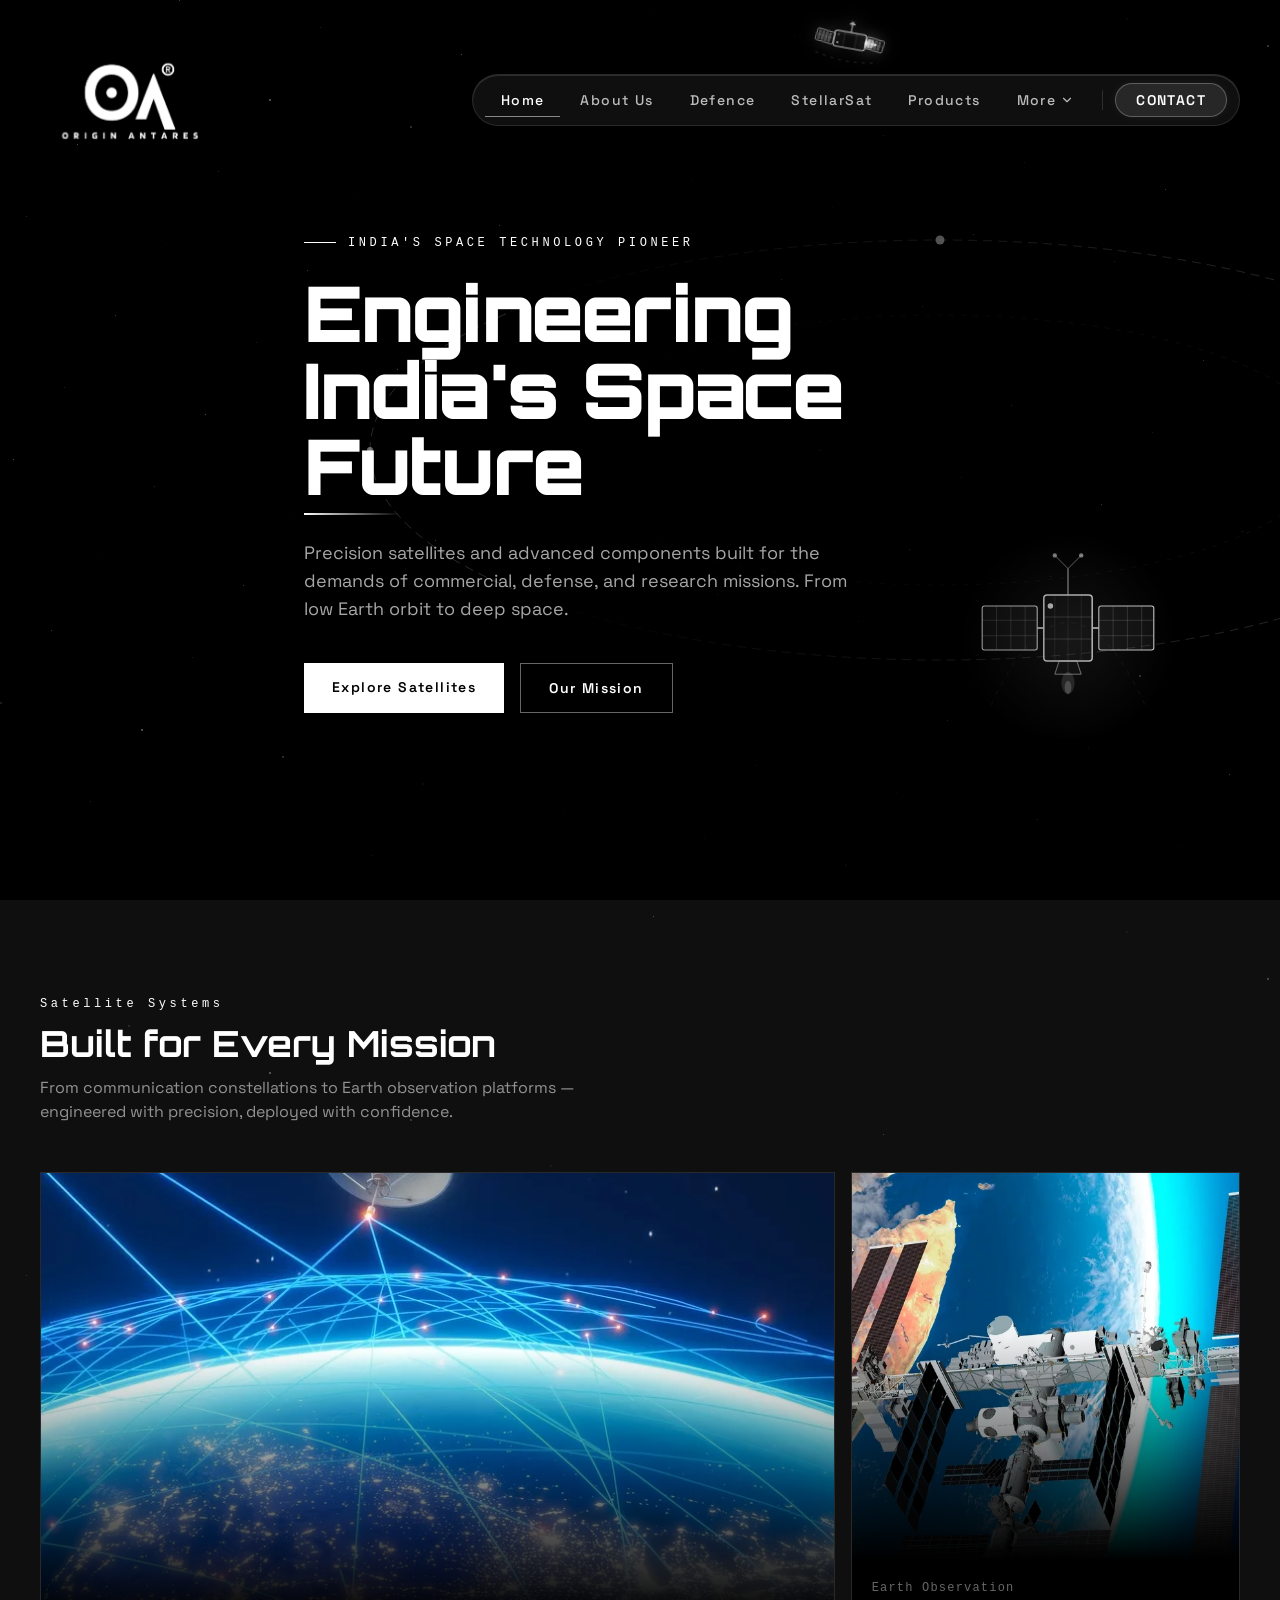
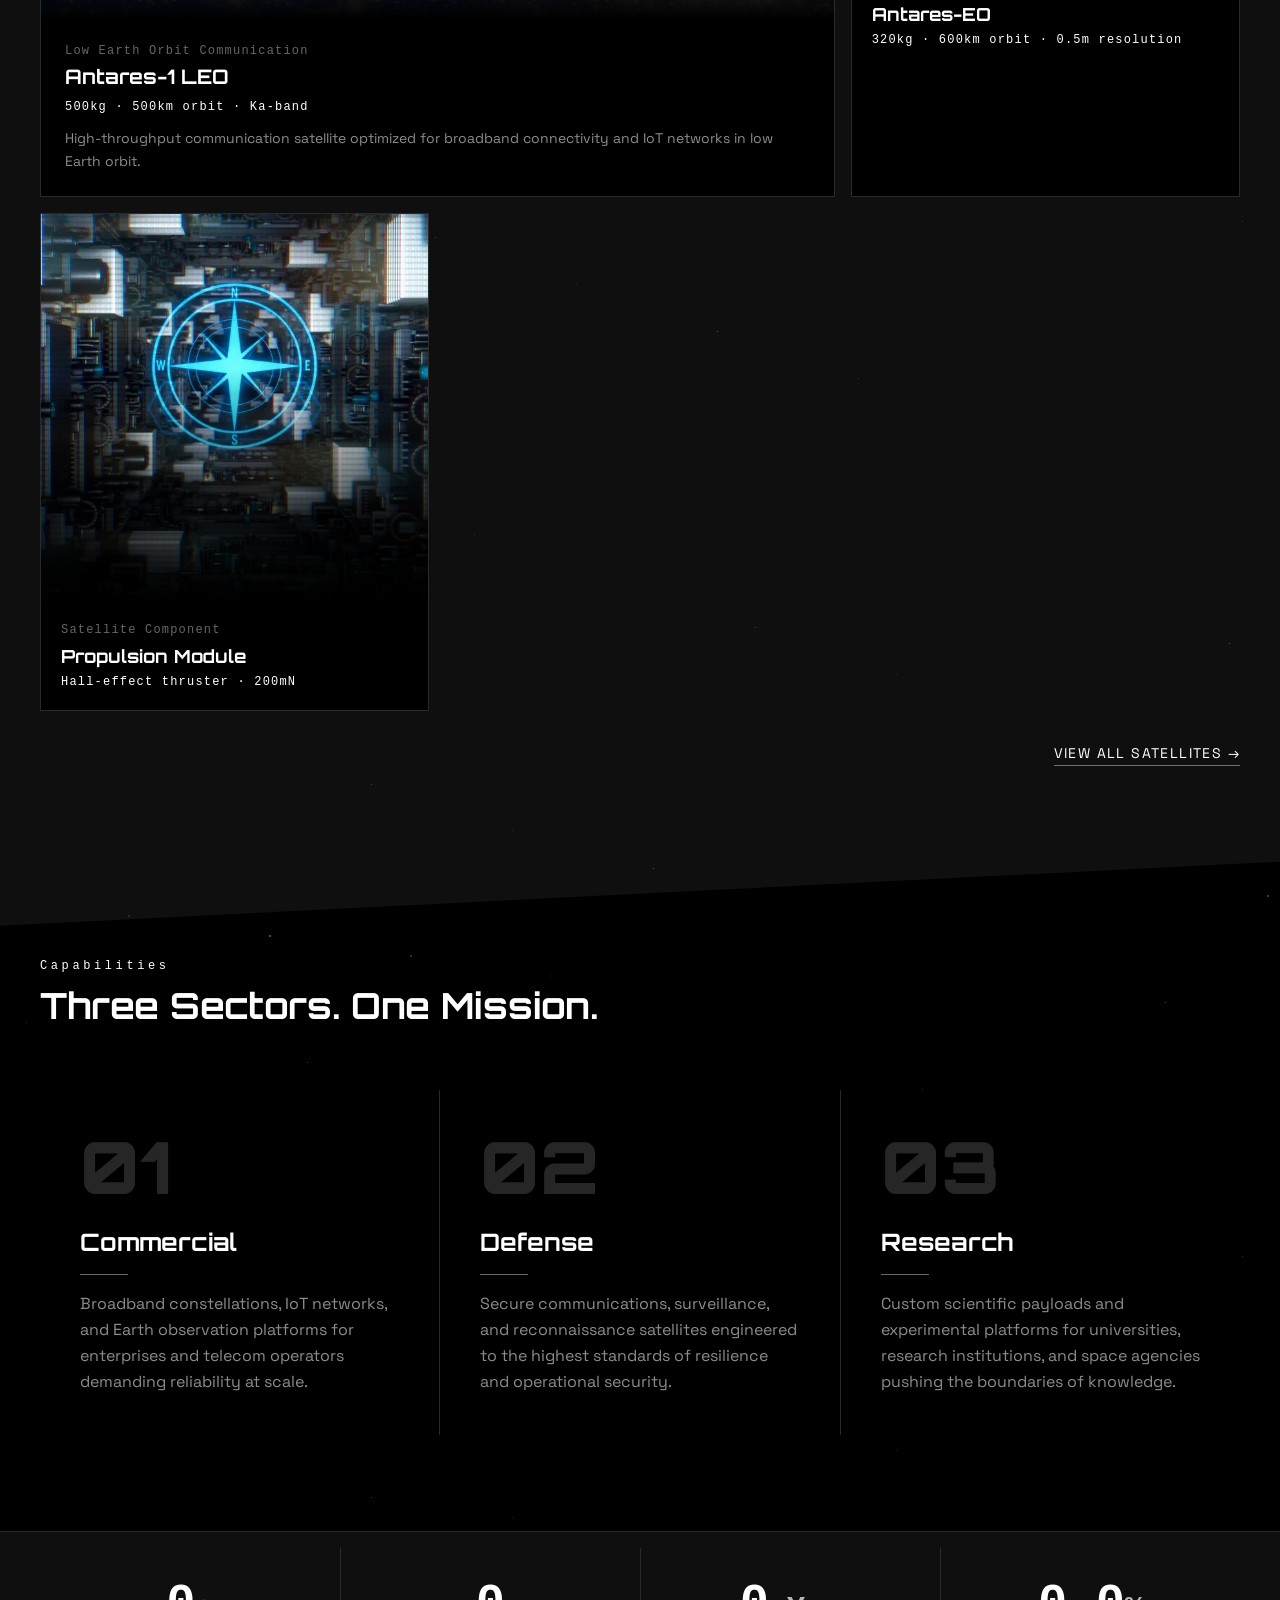
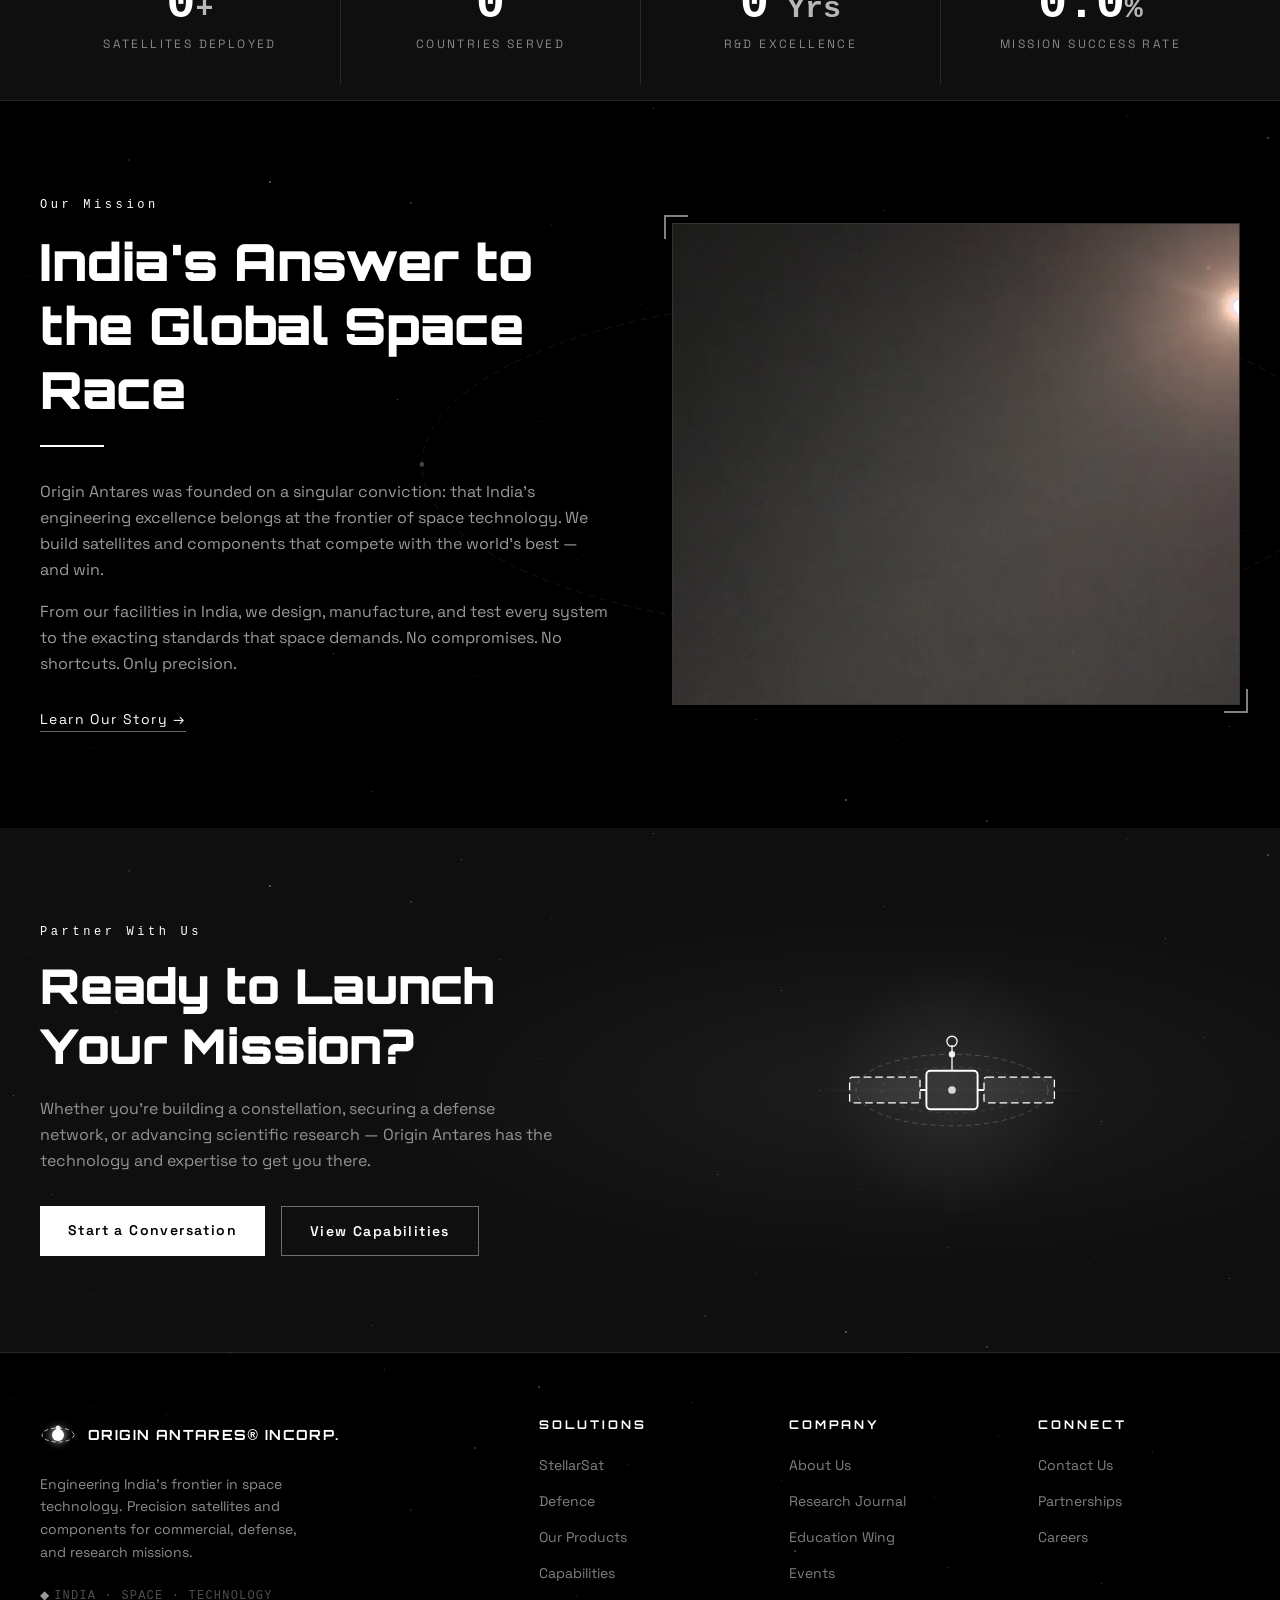
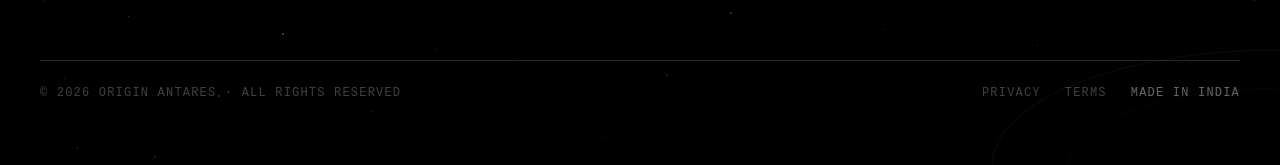
==== index.html @ 3e468de2 "Add files via upload" ====
<!DOCTYPE html>
<html lang="en">
<head>
<meta charset="UTF-8">
<meta name="viewport" content="width=device-width, initial-scale=1.0">
<title>Origin Antares — Engineering India's Space Future</title>
<link rel="preconnect" href="https://fonts.googleapis.com">
<link rel="preconnect" href="https://fonts.gstatic.com" crossorigin>
<link href="https://fonts.googleapis.com/css2?family=Orbitron:wght@400;500;600;700;800;900&family=Space+Grotesk:wght@300;400;500;600;700&display=swap" rel="stylesheet">
<link rel="stylesheet" href="css/styles.css">
</head>
<body>
<div id="app" class="fs-unmask-airo-app-builder"><div class="min-h-screen bg-background flex flex-col"><svg width="0" height="0" aria-hidden="true" style="position: absolute;"><defs><filter id="lg-filter" x="-10%" y="-10%" width="120%" height="120%"><feTurbulence type="fractalNoise" baseFrequency="0.7" numOctaves="2" seed="5" result="noise"></feTurbulence><feDisplacementMap in="SourceGraphic" in2="noise" scale="2.5" xChannelSelector="R" yChannelSelector="G"></feDisplacementMap></filter></defs></svg><header class="fixed top-0 left-0 right-0 z-50" style="transition: background 0.45s, backdrop-filter 0.45s, box-shadow 0.45s, border-color 0.45s; background: transparent; backdrop-filter: none; border-bottom: 1px solid transparent; box-shadow: none;"><div class="absolute top-0 left-0 right-0 h-px pointer-events-none" style="opacity: 0; transition: opacity 0.45s; background: linear-gradient(90deg, transparent 0%, hsl(var(--oa-glass-border)/0.35) 40%, hsl(var(--oa-glass-border)/0.2) 60%, transparent 100%);"></div><div class="absolute pointer-events-none" style="top: 8px; left: 50%; transform: translateX(-50%); transition: top 0.5s cubic-bezier(0.22, 1, 0.36, 1), left 0.5s cubic-bezier(0.22, 1, 0.36, 1), transform 0.5s cubic-bezier(0.22, 1, 0.36, 1); z-index: 10;"><div class="pointer-events-none select-none" style="filter: drop-shadow(rgba(255, 255, 255, 0.6) 0px 0px 8px); will-change: transform; opacity: 0.4; transform: none;"><svg width="72" height="54" viewBox="0 0 72 54" fill="none" xmlns="http://www.w3.org/2000/svg" aria-hidden="true"><defs><radialGradient id="ns-plume" cx="0%" cy="50%" r="100%"><stop offset="0%" stop-color="rgba(255,255,255,0.95)"></stop><stop offset="55%" stop-color="rgba(255,255,255,0.45)"></stop><stop offset="100%" stop-color="rgba(255,255,255,0)"></stop></radialGradient><radialGradient id="ns-body" cx="50%" cy="0%" r="100%"><stop offset="0%" stop-color="rgba(255,255,255,0.13)"></stop><stop offset="100%" stop-color="rgba(255,255,255,0)"></stop></radialGradient><filter id="ns-glow" x="-40%" y="-40%" width="180%" height="180%"><feGaussianBlur stdDeviation="1.6" result="blur"></feGaussianBlur><feMerge><feMergeNode in="blur"></feMergeNode><feMergeNode in="SourceGraphic"></feMergeNode></feMerge></filter></defs><path d="M 4 44 Q 36 52 68 44" stroke="rgba(255,255,255,0.14)" stroke-width="1" fill="none" stroke-dasharray="3 5" opacity="0"></path><g opacity="0"><ellipse cx="57" cy="27" ry="3.8" fill="url(#ns-plume)" rx="3" opacity="0"></ellipse><ellipse cx="60" cy="27" rx="2.76672541142907" ry="1.5" fill="rgba(255,255,255,0.7)" opacity="0.8187830439288518"></ellipse><circle cx="62" cy="27" r="1.019746748090256" fill="rgba(255,255,255,0.9)" opacity="0.819746748090256"></circle></g><g style="transform-origin: 50% 50%; transform: none; transform-box: fill-box;"><rect x="2" y="21" width="18" height="12" rx="1.2" fill="hsl(var(--oa-secondary))" stroke="rgba(255,255,255,0.5)" stroke-width="0.9"></rect><rect x="4" y="22.5" width="2" height="9" rx="0.4" fill="rgba(255,255,255,0.22)" stroke="rgba(255,255,255,0.38)" stroke-width="0.4"></rect><rect x="7.5" y="22.5" width="2" height="9" rx="0.4" fill="rgba(255,255,255,0.22)" stroke="rgba(255,255,255,0.38)" stroke-width="0.4"></rect><rect x="11" y="22.5" width="2" height="9" rx="0.4" fill="rgba(255,255,255,0.22)" stroke="rgba(255,255,255,0.38)" stroke-width="0.4"></rect><rect x="14.5" y="22.5" width="2" height="9" rx="0.4" fill="rgba(255,255,255,0.22)" stroke="rgba(255,255,255,0.38)" stroke-width="0.4"></rect><line x1="2" y1="27" x2="20" y2="27" stroke="rgba(255,255,255,0.22)" stroke-width="0.5"></line></g><g style="transform-origin: 50% 50%; transform: none; transform-box: fill-box;"><rect x="52" y="21" width="18" height="12" rx="1.2" fill="hsl(var(--oa-secondary))" stroke="rgba(255,255,255,0.5)" stroke-width="0.9"></rect><rect x="54" y="22.5" width="2" height="9" rx="0.4" fill="rgba(255,255,255,0.22)" stroke="rgba(255,255,255,0.38)" stroke-width="0.4"></rect><rect x="57.5" y="22.5" width="2" height="9" rx="0.4" fill="rgba(255,255,255,0.22)" stroke="rgba(255,255,255,0.38)" stroke-width="0.4"></rect><rect x="61" y="22.5" width="2" height="9" rx="0.4" fill="rgba(255,255,255,0.22)" stroke="rgba(255,255,255,0.38)" stroke-width="0.4"></rect><rect x="64.5" y="22.5" width="2" height="9" rx="0.4" fill="rgba(255,255,255,0.22)" stroke="rgba(255,255,255,0.38)" stroke-width="0.4"></rect><line x1="52" y1="27" x2="70" y2="27" stroke="rgba(255,255,255,0.22)" stroke-width="0.5"></line></g><rect x="20" y="19" width="32" height="16" rx="2.5" fill="hsl(var(--oa-secondary))" stroke="rgba(255,255,255,0.68)" stroke-width="1.1"></rect><line x1="30" y1="19" x2="30" y2="35" stroke="rgba(255,255,255,0.18)" stroke-width="0.6"></line><line x1="42" y1="19" x2="42" y2="35" stroke="rgba(255,255,255,0.18)" stroke-width="0.6"></line><rect x="20" y="19" width="32" height="4" rx="2.5" fill="url(#ns-body)"></rect><rect x="52" y="23" width="7" height="8" rx="1.2" fill="rgba(255,255,255,0.12)" stroke="rgba(255,255,255,0.55)" stroke-width="0.9"></rect><line x1="55.5" y1="23" x2="55.5" y2="31" stroke="rgba(255,255,255,0.2)" stroke-width="0.5"></line><line x1="36" y1="19" x2="36" y2="11" stroke="rgba(255,255,255,0.75)" stroke-width="0.9"></line><path d="M 33 11 Q 36 8.5 39 11" stroke="rgba(255,255,255,0.7)" stroke-width="0.9" fill="none"></path><circle cx="36" cy="10" r="1.797703074241872" fill="rgba(255,255,255,0.95)" filter="url(#ns-glow)" opacity="0.9980312064930331"></circle><circle cx="24" cy="23" r="1.3" fill="hsl(var(--oa-gold))" opacity="0.20479312319657766"></circle><circle cx="24" cy="31" r="1.1" fill="rgba(255,255,255,0.9)" opacity="0.07672437974979403"></circle></svg></div></div><div style="display: flex; justify-content: flex-start; padding-left: 2.5rem; padding-top: 0.75rem; padding-bottom: 0px; transition: padding 0.5s cubic-bezier(0.22, 1, 0.36, 1);"><a class="flex items-center" href="index.html"><img alt="Origin Antares" class="block h-auto w-auto object-contain" width="440" height="120" src="assets/images/images-logo-horizontal.png" style="max-height: 180px; max-width: 640px; min-width: 0px; transition: max-height 0.5s cubic-bezier(0.22, 1, 0.36, 1), max-width 0.5s cubic-bezier(0.22, 1, 0.36, 1); filter: none; height: 252px; width: auto;" data-airo-logo-corrected="square"></a></div><div class="flex items-center px-6 lg:px-10" style="justify-content: flex-end; padding-bottom: 0px; min-height: 56px; margin-top: -120px; transition: padding-bottom 0.4s, min-height 0.4s, margin-top 0.4s; position: relative;"><div class="relative flex items-center gap-1 px-3 py-2 rounded-full" style="background: hsl(var(--oa-glass-bg)/0.06); backdrop-filter: blur(20px) saturate(160%); border: 1px solid hsl(var(--oa-glass-border)/0.11); box-shadow: inset 0 1px 0 hsl(var(--oa-glass-border)/0.13), 0 4px 24px hsl(var(--oa-bg)/0.3);"><nav aria-label="Main navigation" class="hidden md:flex items-center gap-1"><a class="relative z-10 px-4 py-1.5 text-sm tracking-widest font-medium transition-colors duration-150" href="index.html" style="font-family: var(--font-sans); color: hsl(var(--oa-cyan)); border-bottom: 1px solid hsl(var(--oa-glass-border)/0.5);">Home</a><a class="relative z-10 px-4 py-1.5 text-sm tracking-widest font-medium transition-colors duration-150" href="about.html" style="font-family: var(--font-sans); color: hsl(var(--oa-glass-bg)/0.72); border-bottom: 1px solid transparent;">About Us</a><a class="relative z-10 px-4 py-1.5 text-sm tracking-widest font-medium transition-colors duration-150" href="defence.html" style="font-family: var(--font-sans); color: hsl(var(--oa-glass-bg)/0.72); border-bottom: 1px solid transparent;">Defence</a><a class="relative z-10 px-4 py-1.5 text-sm tracking-widest font-medium transition-colors duration-150" href="stellarsat.html" style="font-family: var(--font-sans); color: hsl(var(--oa-glass-bg)/0.72); border-bottom: 1px solid transparent;">StellarSat</a><a class="relative z-10 px-4 py-1.5 text-sm tracking-widest font-medium transition-colors duration-150" href="products.html" style="font-family: var(--font-sans); color: hsl(var(--oa-glass-bg)/0.72); border-bottom: 1px solid transparent;">Products</a><div class="relative z-10"><button class="flex items-center gap-1 px-4 py-1.5 text-sm tracking-widest font-medium transition-colors duration-150" aria-expanded="false" aria-haspopup="true" style="font-family: var(--font-sans); color: hsl(var(--oa-glass-bg)/0.72); background: none; border-width: medium medium 1px; border-style: none none solid; border-color: currentcolor currentcolor transparent; border-image: none; cursor: pointer;">More<span style="display: flex; transform: none;"><svg xmlns="http://www.w3.org/2000/svg" width="14" height="14" viewBox="0 0 24 24" fill="none" stroke="currentColor" stroke-width="2" stroke-linecap="round" stroke-linejoin="round" class="lucide lucide-chevron-down"><path d="m6 9 6 6 6-6"></path></svg></span></button></div></nav><div class="hidden md:block w-px h-5 mx-2 rounded-full shrink-0" style="background: hsl(var(--oa-glass-border)/0.13);"></div><a class="hidden md:inline-flex items-center px-5 py-1.5 text-sm font-semibold tracking-widest rounded-full shrink-0 transition-all duration-200" href="contact.html" style="font-family: var(--font-sans); color: hsl(var(--oa-cyan)); background: hsl(var(--oa-glass-bg)/0.1); border: 1px solid hsl(var(--oa-glass-border)/0.25); box-shadow: 0 0 10px hsl(var(--oa-glass-bg)/0.06);">CONTACT</a><button class="md:hidden text-white p-1.5 z-10" aria-label="Open menu"><svg xmlns="http://www.w3.org/2000/svg" width="20" height="20" viewBox="0 0 24 24" fill="none" stroke="currentColor" stroke-width="2" stroke-linecap="round" stroke-linejoin="round" class="lucide lucide-menu"><line x1="4" x2="20" y1="12" y2="12"></line><line x1="4" x2="20" y1="6" y2="6"></line><line x1="4" x2="20" y1="18" y2="18"></line></svg></button></div></div></header><main><section class="relative min-h-screen flex items-center overflow-hidden" style="background: hsl(var(--oa-bg));"><div class="absolute inset-0 pointer-events-none" aria-hidden="true"><div class="absolute rounded-full bg-white" style="width: 2px; height: 2px; left: 43%; top: 17%; opacity: 0.06;"></div><div class="absolute rounded-full bg-white" style="width: 1px; height: 1px; left: 70%; top: 88%; opacity: 0.14;"></div><div class="absolute rounded-full bg-white" style="width: 1px; height: 1px; left: 97%; top: 59%; opacity: 0.22;"></div><div class="absolute rounded-full bg-white" style="width: 1px; height: 1px; left: 24%; top: 30%; opacity: 0.3;"></div><div class="absolute rounded-full bg-white" style="width: 1px; height: 1px; left: 51%; top: 1%; opacity: 0.38;"></div><div class="absolute rounded-full bg-white" style="width: 1px; height: 1px; left: 78%; top: 72%; opacity: 0.06;"></div><div class="absolute rounded-full bg-white" style="width: 1px; height: 1px; left: 5%; top: 43%; opacity: 0.14;"></div><div class="absolute rounded-full bg-white" style="width: 2px; height: 2px; left: 32%; top: 14%; opacity: 0.22;"></div><div class="absolute rounded-full bg-white" style="width: 1px; height: 1px; left: 59%; top: 85%; opacity: 0.3;"></div><div class="absolute rounded-full bg-white" style="width: 1px; height: 1px; left: 86%; top: 56%; opacity: 0.38;"></div><div class="absolute rounded-full bg-white" style="width: 1px; height: 1px; left: 13%; top: 27%; opacity: 0.06;"></div><div class="absolute rounded-full bg-white" style="width: 1px; height: 1px; left: 40%; top: 98%; opacity: 0.14;"></div><div class="absolute rounded-full bg-white" style="width: 1px; height: 1px; left: 67%; top: 69%; opacity: 0.22;"></div><div class="absolute rounded-full bg-white" style="width: 1px; height: 1px; left: 94%; top: 40%; opacity: 0.3;"></div><div class="absolute rounded-full bg-white" style="width: 2px; height: 2px; left: 21%; top: 11%; opacity: 0.38;"></div><div class="absolute rounded-full bg-white" style="width: 1px; height: 1px; left: 48%; top: 82%; opacity: 0.06;"></div><div class="absolute rounded-full bg-white" style="width: 1px; height: 1px; left: 75%; top: 53%; opacity: 0.14;"></div><div class="absolute rounded-full bg-white" style="width: 1px; height: 1px; left: 2%; top: 24%; opacity: 0.22;"></div><div class="absolute rounded-full bg-white" style="width: 1px; height: 1px; left: 29%; top: 95%; opacity: 0.3;"></div><div class="absolute rounded-full bg-white" style="width: 1px; height: 1px; left: 56%; top: 66%; opacity: 0.38;"></div><div class="absolute rounded-full bg-white" style="width: 1px; height: 1px; left: 83%; top: 37%; opacity: 0.06;"></div><div class="absolute rounded-full bg-white" style="width: 2px; height: 2px; left: 10%; top: 8%; opacity: 0.14;"></div><div class="absolute rounded-full bg-white" style="width: 1px; height: 1px; left: 37%; top: 79%; opacity: 0.22;"></div><div class="absolute rounded-full bg-white" style="width: 1px; height: 1px; left: 64%; top: 50%; opacity: 0.3;"></div><div class="absolute rounded-full bg-white" style="width: 1px; height: 1px; left: 91%; top: 21%; opacity: 0.38;"></div><div class="absolute rounded-full bg-white" style="width: 1px; height: 1px; left: 18%; top: 92%; opacity: 0.06;"></div><div class="absolute rounded-full bg-white" style="width: 1px; height: 1px; left: 45%; top: 63%; opacity: 0.14;"></div><div class="absolute rounded-full bg-white" style="width: 1px; height: 1px; left: 72%; top: 34%; opacity: 0.22;"></div><div class="absolute rounded-full bg-white" style="width: 2px; height: 2px; left: 99%; top: 5%; opacity: 0.3;"></div><div class="absolute rounded-full bg-white" style="width: 1px; height: 1px; left: 26%; top: 76%; opacity: 0.38;"></div><div class="absolute rounded-full bg-white" style="width: 1px; height: 1px; left: 53%; top: 47%; opacity: 0.06;"></div><div class="absolute rounded-full bg-white" style="width: 1px; height: 1px; left: 80%; top: 18%; opacity: 0.14;"></div><div class="absolute rounded-full bg-white" style="width: 1px; height: 1px; left: 7%; top: 89%; opacity: 0.22;"></div><div class="absolute rounded-full bg-white" style="width: 1px; height: 1px; left: 34%; top: 60%; opacity: 0.3;"></div><div class="absolute rounded-full bg-white" style="width: 1px; height: 1px; left: 61%; top: 31%; opacity: 0.38;"></div><div class="absolute rounded-full bg-white" style="width: 2px; height: 2px; left: 88%; top: 2%; opacity: 0.06;"></div><div class="absolute rounded-full bg-white" style="width: 1px; height: 1px; left: 15%; top: 73%; opacity: 0.14;"></div><div class="absolute rounded-full bg-white" style="width: 1px; height: 1px; left: 42%; top: 44%; opacity: 0.22;"></div><div class="absolute rounded-full bg-white" style="width: 1px; height: 1px; left: 69%; top: 15%; opacity: 0.3;"></div><div class="absolute rounded-full bg-white" style="width: 1px; height: 1px; left: 96%; top: 86%; opacity: 0.38;"></div><div class="absolute rounded-full bg-white" style="width: 1px; height: 1px; left: 23%; top: 57%; opacity: 0.06;"></div><div class="absolute rounded-full bg-white" style="width: 1px; height: 1px; left: 50%; top: 28%; opacity: 0.14;"></div><div class="absolute rounded-full bg-white" style="width: 2px; height: 2px; left: 77%; top: 99%; opacity: 0.22;"></div><div class="absolute rounded-full bg-white" style="width: 1px; height: 1px; left: 4%; top: 70%; opacity: 0.3;"></div><div class="absolute rounded-full bg-white" style="width: 1px; height: 1px; left: 31%; top: 41%; opacity: 0.38;"></div><div class="absolute rounded-full bg-white" style="width: 1px; height: 1px; left: 58%; top: 12%; opacity: 0.06;"></div><div class="absolute rounded-full bg-white" style="width: 1px; height: 1px; left: 85%; top: 83%; opacity: 0.14;"></div><div class="absolute rounded-full bg-white" style="width: 1px; height: 1px; left: 12%; top: 54%; opacity: 0.22;"></div><div class="absolute rounded-full bg-white" style="width: 1px; height: 1px; left: 39%; top: 25%; opacity: 0.3;"></div><div class="absolute rounded-full bg-white" style="width: 2px; height: 2px; left: 66%; top: 96%; opacity: 0.38;"></div><div class="absolute rounded-full bg-white" style="width: 1px; height: 1px; left: 93%; top: 67%; opacity: 0.06;"></div><div class="absolute rounded-full bg-white" style="width: 1px; height: 1px; left: 20%; top: 38%; opacity: 0.14;"></div><div class="absolute rounded-full bg-white" style="width: 1px; height: 1px; left: 47%; top: 9%; opacity: 0.22;"></div><div class="absolute rounded-full bg-white" style="width: 1px; height: 1px; left: 74%; top: 80%; opacity: 0.3;"></div><div class="absolute rounded-full bg-white" style="width: 1px; height: 1px; left: 1%; top: 51%; opacity: 0.38;"></div><div class="absolute rounded-full bg-white" style="width: 1px; height: 1px; left: 28%; top: 22%; opacity: 0.06;"></div><div class="absolute rounded-full bg-white" style="width: 2px; height: 2px; left: 55%; top: 93%; opacity: 0.14;"></div><div class="absolute rounded-full bg-white" style="width: 1px; height: 1px; left: 82%; top: 64%; opacity: 0.22;"></div><div class="absolute rounded-full bg-white" style="width: 1px; height: 1px; left: 9%; top: 35%; opacity: 0.3;"></div><div class="absolute rounded-full bg-white" style="width: 1px; height: 1px; left: 36%; top: 6%; opacity: 0.38;"></div><div class="absolute rounded-full bg-white" style="width: 1px; height: 1px; left: 63%; top: 77%; opacity: 0.06;"></div><div class="absolute rounded-full bg-white" style="width: 1px; height: 1px; left: 90%; top: 48%; opacity: 0.14;"></div><div class="absolute rounded-full bg-white" style="width: 1px; height: 1px; left: 17%; top: 19%; opacity: 0.22;"></div><div class="absolute rounded-full bg-white" style="width: 2px; height: 2px; left: 44%; top: 90%; opacity: 0.3;"></div><div class="absolute rounded-full bg-white" style="width: 1px; height: 1px; left: 71%; top: 61%; opacity: 0.38;"></div><div class="absolute rounded-full bg-white" style="width: 1px; height: 1px; left: 98%; top: 32%; opacity: 0.06;"></div><div class="absolute rounded-full bg-white" style="width: 1px; height: 1px; left: 25%; top: 3%; opacity: 0.14;"></div><div class="absolute rounded-full bg-white" style="width: 1px; height: 1px; left: 52%; top: 74%; opacity: 0.22;"></div><div class="absolute rounded-full bg-white" style="width: 1px; height: 1px; left: 79%; top: 45%; opacity: 0.3;"></div><div class="absolute rounded-full bg-white" style="width: 1px; height: 1px; left: 6%; top: 16%; opacity: 0.38;"></div><div class="absolute rounded-full bg-white" style="width: 2px; height: 2px; left: 33%; top: 87%; opacity: 0.06;"></div><div class="absolute rounded-full bg-white" style="width: 1px; height: 1px; left: 60%; top: 58%; opacity: 0.14;"></div><div class="absolute rounded-full bg-white" style="width: 1px; height: 1px; left: 87%; top: 29%; opacity: 0.22;"></div><div class="absolute rounded-full bg-white" style="width: 1px; height: 1px; left: 14%; top: 0%; opacity: 0.3;"></div><div class="absolute rounded-full bg-white" style="width: 1px; height: 1px; left: 41%; top: 71%; opacity: 0.38;"></div><div class="absolute rounded-full bg-white" style="width: 1px; height: 1px; left: 68%; top: 42%; opacity: 0.06;"></div><div class="absolute rounded-full bg-white" style="width: 1px; height: 1px; left: 95%; top: 13%; opacity: 0.14;"></div><div class="absolute rounded-full bg-white" style="width: 2px; height: 2px; left: 22%; top: 84%; opacity: 0.22;"></div><div class="absolute rounded-full bg-white" style="width: 1px; height: 1px; left: 49%; top: 55%; opacity: 0.3;"></div><div class="absolute rounded-full bg-white" style="width: 1px; height: 1px; left: 76%; top: 26%; opacity: 0.38;"></div><div class="absolute rounded-full bg-white" style="width: 1px; height: 1px; left: 3%; top: 97%; opacity: 0.06;"></div><div class="absolute rounded-full bg-white" style="width: 1px; height: 1px; left: 30%; top: 68%; opacity: 0.14;"></div><div class="absolute rounded-full bg-white" style="width: 1px; height: 1px; left: 57%; top: 39%; opacity: 0.22;"></div><div class="absolute rounded-full bg-white" style="width: 1px; height: 1px; left: 84%; top: 10%; opacity: 0.3;"></div><div class="absolute rounded-full bg-white" style="width: 2px; height: 2px; left: 11%; top: 81%; opacity: 0.38;"></div><div class="absolute rounded-full bg-white" style="width: 1px; height: 1px; left: 38%; top: 52%; opacity: 0.06;"></div><div class="absolute rounded-full bg-white" style="width: 1px; height: 1px; left: 65%; top: 23%; opacity: 0.14;"></div><div class="absolute rounded-full bg-white" style="width: 1px; height: 1px; left: 92%; top: 94%; opacity: 0.22;"></div><div class="absolute rounded-full bg-white" style="width: 1px; height: 1px; left: 19%; top: 65%; opacity: 0.3;"></div><div class="absolute rounded-full bg-white" style="width: 1px; height: 1px; left: 46%; top: 36%; opacity: 0.38;"></div><div class="absolute rounded-full bg-white" style="width: 1px; height: 1px; left: 73%; top: 7%; opacity: 0.06;"></div><div class="absolute rounded-full bg-white" style="width: 2px; height: 2px; left: 0%; top: 78%; opacity: 0.14;"></div><div class="absolute rounded-full bg-white" style="width: 1px; height: 1px; left: 27%; top: 49%; opacity: 0.22;"></div><div class="absolute rounded-full bg-white" style="width: 1px; height: 1px; left: 54%; top: 20%; opacity: 0.3;"></div><div class="absolute rounded-full bg-white" style="width: 1px; height: 1px; left: 81%; top: 91%; opacity: 0.38;"></div><div class="absolute rounded-full bg-white" style="width: 1px; height: 1px; left: 8%; top: 62%; opacity: 0.06;"></div><div class="absolute rounded-full bg-white" style="width: 1px; height: 1px; left: 35%; top: 33%; opacity: 0.14;"></div><div class="absolute rounded-full bg-white" style="width: 1px; height: 1px; left: 62%; top: 4%; opacity: 0.22;"></div><div class="absolute rounded-full bg-white" style="width: 2px; height: 2px; left: 89%; top: 75%; opacity: 0.3;"></div><div class="absolute rounded-full bg-white" style="width: 1px; height: 1px; left: 16%; top: 46%; opacity: 0.38;"></div></div><svg class="absolute pointer-events-none inset-0 w-full h-full" viewBox="0 0 800 600" fill="none" aria-hidden="true"><ellipse cx="600" cy="300" rx="380" ry="140" stroke="hsl(var(--oa-cyan))" stroke-width="0.6" stroke-dasharray="6 4" opacity="0.18" style="animation: 18s linear 0s infinite normal none running oa-orbit-spin; transform-origin: 600px 300px;"></ellipse><ellipse cx="600" cy="300" rx="260" ry="90" stroke="hsl(var(--oa-cyan))" stroke-width="0.4" stroke-dasharray="3 5" opacity="0.1" style="animation: 12s linear 0s infinite reverse none running oa-orbit-spin; transform-origin: 600px 300px;"></ellipse><circle cx="600" cy="160" r="3" fill="hsl(var(--oa-cyan))" opacity="0.6"></circle><circle cx="220" cy="300" r="2" fill="hsl(var(--oa-cyan))" opacity="0.4"></circle></svg><div class="absolute pointer-events-none" aria-hidden="true" style="bottom: 18%; right: 8%; width: 220px; height: 220px; animation: 22s ease-in-out 0s infinite normal none running oa-cubesat-drift;"><svg viewBox="0 0 200 200" fill="none" class="w-full h-full" style="animation: 28s linear 0s infinite normal none running oa-cubesat-spin;"><rect x="78" y="70" width="44" height="60" rx="3" stroke="hsl(var(--oa-cyan))" stroke-width="1.4" fill="hsl(var(--oa-cyan) / 0.04)"></rect><line x1="78" y1="90" x2="122" y2="90" stroke="hsl(var(--oa-cyan))" stroke-width="0.5" opacity="0.4"></line><line x1="78" y1="110" x2="122" y2="110" stroke="hsl(var(--oa-cyan))" stroke-width="0.5" opacity="0.4"></line><line x1="88" y1="70" x2="88" y2="130" stroke="hsl(var(--oa-cyan))" stroke-width="0.4" opacity="0.25"></line><line x1="100" y1="70" x2="100" y2="130" stroke="hsl(var(--oa-cyan))" stroke-width="0.4" opacity="0.25"></line><line x1="112" y1="70" x2="112" y2="130" stroke="hsl(var(--oa-cyan))" stroke-width="0.4" opacity="0.25"></line><rect x="22" y="80" width="50" height="40" rx="2" stroke="hsl(var(--oa-cyan))" stroke-width="1" fill="hsl(var(--oa-cyan) / 0.07)"></rect><line x1="35" y1="80" x2="35" y2="120" stroke="hsl(var(--oa-cyan))" stroke-width="0.5" opacity="0.35"></line><line x1="48" y1="80" x2="48" y2="120" stroke="hsl(var(--oa-cyan))" stroke-width="0.5" opacity="0.35"></line><line x1="61" y1="80" x2="61" y2="120" stroke="hsl(var(--oa-cyan))" stroke-width="0.5" opacity="0.35"></line><line x1="22" y1="93" x2="72" y2="93" stroke="hsl(var(--oa-cyan))" stroke-width="0.5" opacity="0.35"></line><line x1="22" y1="107" x2="72" y2="107" stroke="hsl(var(--oa-cyan))" stroke-width="0.5" opacity="0.35"></line><line x1="72" y1="100" x2="78" y2="100" stroke="hsl(var(--oa-cyan))" stroke-width="1.5"></line><rect x="128" y="80" width="50" height="40" rx="2" stroke="hsl(var(--oa-cyan))" stroke-width="1" fill="hsl(var(--oa-cyan) / 0.07)"></rect><line x1="141" y1="80" x2="141" y2="120" stroke="hsl(var(--oa-cyan))" stroke-width="0.5" opacity="0.35"></line><line x1="154" y1="80" x2="154" y2="120" stroke="hsl(var(--oa-cyan))" stroke-width="0.5" opacity="0.35"></line><line x1="167" y1="80" x2="167" y2="120" stroke="hsl(var(--oa-cyan))" stroke-width="0.5" opacity="0.35"></line><line x1="128" y1="93" x2="178" y2="93" stroke="hsl(var(--oa-cyan))" stroke-width="0.5" opacity="0.35"></line><line x1="128" y1="107" x2="178" y2="107" stroke="hsl(var(--oa-cyan))" stroke-width="0.5" opacity="0.35"></line><line x1="122" y1="100" x2="128" y2="100" stroke="hsl(var(--oa-cyan))" stroke-width="1.5"></line><line x1="100" y1="70" x2="100" y2="46" stroke="hsl(var(--oa-cyan))" stroke-width="1" opacity="0.8"></line><line x1="100" y1="46" x2="88" y2="34" stroke="hsl(var(--oa-cyan))" stroke-width="0.8" opacity="0.6"></line><line x1="100" y1="46" x2="112" y2="34" stroke="hsl(var(--oa-cyan))" stroke-width="0.8" opacity="0.6"></line><circle cx="88" cy="34" r="2" fill="hsl(var(--oa-cyan))" opacity="0.7"></circle><circle cx="112" cy="34" r="2" fill="hsl(var(--oa-cyan))" opacity="0.7"></circle><path d="M 92 130 L 88 142 L 112 142 L 108 130 Z" stroke="hsl(var(--oa-cyan))" stroke-width="0.8" fill="hsl(var(--oa-cyan) / 0.05)" opacity="0.7"></path><line x1="100" y1="130" x2="100" y2="142" stroke="hsl(var(--oa-cyan))" stroke-width="0.5" opacity="0.3"></line><ellipse cx="100" cy="150" rx="6" ry="10" fill="hsl(var(--oa-cyan))" opacity="0.18" style="animation: 1.6s ease-in-out 0s infinite normal none running oa-plume-pulse;"></ellipse><ellipse cx="100" cy="154" rx="3" ry="6" fill="hsl(var(--oa-cyan))" opacity="0.28" style="animation: 1.6s ease-in-out 0.3s infinite normal none running oa-plume-pulse;"></ellipse><circle cx="84" cy="80" r="2.5" fill="hsl(var(--oa-cyan))" style="animation: 2.4s ease-in-out 0s infinite normal none running oa-led-blink;"></circle><path d="M 30 170 Q 100 20 170 170" stroke="hsl(var(--oa-cyan))" stroke-width="0.5" stroke-dasharray="4 6" opacity="0.15" fill="none"></path></svg><div class="absolute inset-0 rounded-full" style="background: radial-gradient(circle at 50% 55%, hsl(var(--oa-cyan) / 0.1) 0%, transparent 65%); animation: 3s ease-in-out 0s infinite normal none running oa-plume-pulse;"></div></div><div class="absolute right-0 top-0 bottom-0 w-full md:w-3/5 pointer-events-none" aria-hidden="true"><img alt="satellite earth view from space" class="w-full h-full object-cover" loading="eager" fetchpriority="high" src="assets/videos/pages-home-hero-satellite.mp4" data-airo-video-patched="true" style="mask-image: linear-gradient(to right, transparent 0%, black 40%); display: none;"><video class="w-full h-full object-cover" width="840" height="740" data-airo-video="" data-slot="pages/home/hero-satellite" muted="" autoplay="" loop="" playsinline="" preload="auto" webkit-playsinline="" src="assets/videos/pages-home-hero-satellite.mp4" style="mask-image: linear-gradient(to right, transparent 0%, black 40%);"></video><div class="absolute inset-0" style="background: linear-gradient(to right, hsl(var(--oa-bg)) 0%, hsl(var(--oa-bg) / 0.6) 40%, hsl(var(--oa-bg) / 0.1) 100%);"></div></div><div class="relative z-10 max-w-7xl mx-auto px-6 lg:px-10 pt-32 pb-20"><div class="max-w-2xl"><div class="flex items-center gap-3 mb-6" style="opacity: 1; transform: none;"><div class="h-px w-8" style="background: hsl(var(--oa-cyan));"></div><span class="text-xs tracking-[0.3em] uppercase" style="white-space: pre-line; color: hsl(var(--oa-cyan)); font-family: var(--font-mono);"><span data-airo-formatted-bound-text="true" data-airo-format-color="#ffffff" style="color: rgb(255, 255, 255);">India's Space Technology Pioneer</span></span></div><h1 class="font-heading font-black text-white leading-none mb-2" style="white-space: pre-line; font-size: clamp(2.8rem, 6vw, 5rem); letter-spacing: -0.02em; font-family: var(--font-heading); opacity: 1; transform: none;">Engineering India's Space Future</h1><div class="h-0.5 w-24 mb-6" style="background: linear-gradient(to right, hsl(var(--oa-cyan)), transparent); opacity: 1; transform: none;"></div><p class="text-base md:text-lg leading-relaxed mb-10 text-white/65 max-w-xl" style="white-space: pre-line; font-family: var(--font-sans); opacity: 1; transform: none;">Precision satellites and advanced components built for the demands of commercial, defense, and research missions. From low Earth orbit to deep space.</p><div class="flex flex-wrap gap-4" style="opacity: 1; transform: none;"><a class="oa-pulse-glow px-7 py-3.5 text-sm font-semibold tracking-widest transition-all duration-200 text-background bg-primary hover:bg-primary/90" href="#" style="font-family: var(--font-sans);">Explore Satellites</a><a class="px-7 py-3.5 text-sm font-semibold tracking-widest transition-all duration-200 text-primary border border-primary/40 hover:border-primary hover:bg-primary/8" href="index.html#mission" style="font-family: var(--font-sans);">Our Mission</a></div></div></div><div class="absolute bottom-0 left-0 right-0 h-32 pointer-events-none" aria-hidden="true" style="background: linear-gradient(to bottom, transparent, hsl(var(--oa-bg)));"></div></section><section class="relative py-24 overflow-hidden" style="background: hsl(var(--oa-deep));"><div class="absolute inset-0 pointer-events-none" aria-hidden="true"><div class="absolute rounded-full bg-white" style="width: 2px; height: 2px; left: 43%; top: 17%; opacity: 0.06;"></div><div class="absolute rounded-full bg-white" style="width: 1px; height: 1px; left: 70%; top: 88%; opacity: 0.14;"></div><div class="absolute rounded-full bg-white" style="width: 1px; height: 1px; left: 97%; top: 59%; opacity: 0.22;"></div><div class="absolute rounded-full bg-white" style="width: 1px; height: 1px; left: 24%; top: 30%; opacity: 0.3;"></div><div class="absolute rounded-full bg-white" style="width: 1px; height: 1px; left: 51%; top: 1%; opacity: 0.38;"></div><div class="absolute rounded-full bg-white" style="width: 1px; height: 1px; left: 78%; top: 72%; opacity: 0.06;"></div><div class="absolute rounded-full bg-white" style="width: 1px; height: 1px; left: 5%; top: 43%; opacity: 0.14;"></div><div class="absolute rounded-full bg-white" style="width: 2px; height: 2px; left: 32%; top: 14%; opacity: 0.22;"></div><div class="absolute rounded-full bg-white" style="width: 1px; height: 1px; left: 59%; top: 85%; opacity: 0.3;"></div><div class="absolute rounded-full bg-white" style="width: 1px; height: 1px; left: 86%; top: 56%; opacity: 0.38;"></div><div class="absolute rounded-full bg-white" style="width: 1px; height: 1px; left: 13%; top: 27%; opacity: 0.06;"></div><div class="absolute rounded-full bg-white" style="width: 1px; height: 1px; left: 40%; top: 98%; opacity: 0.14;"></div><div class="absolute rounded-full bg-white" style="width: 1px; height: 1px; left: 67%; top: 69%; opacity: 0.22;"></div><div class="absolute rounded-full bg-white" style="width: 1px; height: 1px; left: 94%; top: 40%; opacity: 0.3;"></div><div class="absolute rounded-full bg-white" style="width: 2px; height: 2px; left: 21%; top: 11%; opacity: 0.38;"></div><div class="absolute rounded-full bg-white" style="width: 1px; height: 1px; left: 48%; top: 82%; opacity: 0.06;"></div><div class="absolute rounded-full bg-white" style="width: 1px; height: 1px; left: 75%; top: 53%; opacity: 0.14;"></div><div class="absolute rounded-full bg-white" style="width: 1px; height: 1px; left: 2%; top: 24%; opacity: 0.22;"></div><div class="absolute rounded-full bg-white" style="width: 1px; height: 1px; left: 29%; top: 95%; opacity: 0.3;"></div><div class="absolute rounded-full bg-white" style="width: 1px; height: 1px; left: 56%; top: 66%; opacity: 0.38;"></div><div class="absolute rounded-full bg-white" style="width: 1px; height: 1px; left: 83%; top: 37%; opacity: 0.06;"></div><div class="absolute rounded-full bg-white" style="width: 2px; height: 2px; left: 10%; top: 8%; opacity: 0.14;"></div><div class="absolute rounded-full bg-white" style="width: 1px; height: 1px; left: 37%; top: 79%; opacity: 0.22;"></div><div class="absolute rounded-full bg-white" style="width: 1px; height: 1px; left: 64%; top: 50%; opacity: 0.3;"></div><div class="absolute rounded-full bg-white" style="width: 1px; height: 1px; left: 91%; top: 21%; opacity: 0.38;"></div><div class="absolute rounded-full bg-white" style="width: 1px; height: 1px; left: 18%; top: 92%; opacity: 0.06;"></div><div class="absolute rounded-full bg-white" style="width: 1px; height: 1px; left: 45%; top: 63%; opacity: 0.14;"></div><div class="absolute rounded-full bg-white" style="width: 1px; height: 1px; left: 72%; top: 34%; opacity: 0.22;"></div><div class="absolute rounded-full bg-white" style="width: 2px; height: 2px; left: 99%; top: 5%; opacity: 0.3;"></div><div class="absolute rounded-full bg-white" style="width: 1px; height: 1px; left: 26%; top: 76%; opacity: 0.38;"></div><div class="absolute rounded-full bg-white" style="width: 1px; height: 1px; left: 53%; top: 47%; opacity: 0.06;"></div><div class="absolute rounded-full bg-white" style="width: 1px; height: 1px; left: 80%; top: 18%; opacity: 0.14;"></div><div class="absolute rounded-full bg-white" style="width: 1px; height: 1px; left: 7%; top: 89%; opacity: 0.22;"></div><div class="absolute rounded-full bg-white" style="width: 1px; height: 1px; left: 34%; top: 60%; opacity: 0.3;"></div><div class="absolute rounded-full bg-white" style="width: 1px; height: 1px; left: 61%; top: 31%; opacity: 0.38;"></div><div class="absolute rounded-full bg-white" style="width: 2px; height: 2px; left: 88%; top: 2%; opacity: 0.06;"></div><div class="absolute rounded-full bg-white" style="width: 1px; height: 1px; left: 15%; top: 73%; opacity: 0.14;"></div><div class="absolute rounded-full bg-white" style="width: 1px; height: 1px; left: 42%; top: 44%; opacity: 0.22;"></div><div class="absolute rounded-full bg-white" style="width: 1px; height: 1px; left: 69%; top: 15%; opacity: 0.3;"></div><div class="absolute rounded-full bg-white" style="width: 1px; height: 1px; left: 96%; top: 86%; opacity: 0.38;"></div></div><div class="relative max-w-7xl mx-auto px-6 lg:px-10"><div class="mb-12" style="opacity: 0; transform: translateY(28px);"><span class="text-xs tracking-[0.3em] text-primary mb-3 block" style="white-space: pre-line; font-family: var(--font-mono);">Satellite Systems</span><h2 class="font-heading font-bold text-white text-3xl md:text-4xl mb-3" style="white-space: pre-line; font-family: var(--font-heading);">Built for Every Mission</h2><p class="text-white/55 max-w-xl" style="white-space: pre-line; font-family: var(--font-sans);">From communication constellations to Earth observation platforms — engineered with precision, deployed with confidence.</p></div><div class="grid grid-cols-1 md:grid-cols-2 lg:grid-cols-3 gap-4"><div class="lg:col-span-2 lg:row-span-1 group relative overflow-hidden cursor-pointer" style="background: hsl(var(--oa-bg)); border: 1px solid hsl(var(--border)); transition: border-color 0.2s, box-shadow 0.2s; opacity: 0; transform: translateY(28px);"><div class="aspect-video relative overflow-hidden"><img alt="Antares-1 LEO" class="w-full h-full object-cover group-hover:scale-105 transition-transform duration-500" loading="lazy" width="800" height="450" src="assets/images/pages-home-satellite-showcase-1.webp"><div class="absolute inset-0 pointer-events-none" style="background: linear-gradient(to top, hsl(var(--oa-bg)) 0%, transparent 60%);"></div></div><div class="p-6"><div class="text-xs tracking-widest text-white/40 mb-1" style="font-family: var(--font-mono);">Low Earth Orbit Communication</div><h3 class="font-heading font-bold text-white text-xl mb-2" style="white-space: pre-line; font-family: var(--font-heading);">Antares-1 LEO</h3><div class="text-xs tracking-widest mb-3 text-primary" style="font-family: var(--font-mono);">500kg · 500km orbit · Ka-band</div><p class="text-sm text-white/55 leading-relaxed" style="white-space: pre-line; font-family: var(--font-sans);">High-throughput communication satellite optimized for broadband connectivity and IoT networks in low Earth orbit.</p></div></div><div class="group relative overflow-hidden cursor-pointer" style="background: hsl(var(--oa-bg)); border: 1px solid hsl(var(--border)); transition: border-color 0.2s, box-shadow 0.2s; opacity: 0; transform: translateY(28px);"><div class="aspect-square relative overflow-hidden"><img alt="Antares-EO" class="w-full h-full object-cover group-hover:scale-105 transition-transform duration-500" loading="lazy" width="400" height="400" src="assets/images/pages-home-satellite-showcase-2.webp"><div class="absolute inset-0 pointer-events-none" style="background: linear-gradient(to top, hsl(var(--oa-bg)) 0%, transparent 60%);"></div></div><div class="p-5"><div class="text-xs tracking-widest text-white/40 mb-1" style="font-family: var(--font-mono);">Earth Observation</div><h3 class="font-heading font-bold text-white text-lg mb-1" style="white-space: pre-line; font-family: var(--font-heading);">Antares-EO</h3><div class="text-xs tracking-widest text-primary" style="font-family: var(--font-mono);">320kg · 600km orbit · 0.5m resolution</div></div></div><div class="group relative overflow-hidden cursor-pointer" style="background: hsl(var(--oa-bg)); border: 1px solid hsl(var(--border)); transition: border-color 0.2s, box-shadow 0.2s; opacity: 0; transform: translateY(28px);"><div class="aspect-square relative overflow-hidden"><img alt="Propulsion Module" class="w-full h-full object-cover group-hover:scale-105 transition-transform duration-500" loading="lazy" width="400" height="400" src="assets/images/pages-home-satellite-component.webp"><div class="absolute inset-0 pointer-events-none" style="background: linear-gradient(to top, hsl(var(--oa-bg)) 0%, transparent 60%);"></div></div><div class="p-5"><div class="text-xs tracking-widest text-white/40 mb-1" style="font-family: var(--font-mono);">Satellite Component</div><h3 class="font-heading font-bold text-white text-lg mb-1" style="white-space: pre-line; font-family: var(--font-heading);">Propulsion Module</h3><div class="text-xs tracking-widest text-primary" style="font-family: var(--font-mono);">Hall-effect thruster · 200mN</div></div></div></div><div class="mt-8 flex justify-end" style="opacity: 0; transform: translateY(28px);"><a class="text-sm tracking-widest text-primary border-b border-primary/40 pb-0.5 hover:border-primary transition-colors" href="#" style="font-family: var(--font-sans);">VIEW ALL SATELLITES →</a></div></div></section><section id="capabilities" class="relative py-24 overflow-hidden" style="background: hsl(var(--oa-bg));"><div class="absolute top-0 left-0 right-0 h-16 pointer-events-none" aria-hidden="true" style="background: hsl(var(--oa-deep)); clip-path: polygon(0px 0px, 100% 0px, 100% 0%, 0px 100%);"></div><div class="absolute inset-0 pointer-events-none" aria-hidden="true"><div class="absolute rounded-full bg-white" style="width: 2px; height: 2px; left: 43%; top: 17%; opacity: 0.06;"></div><div class="absolute rounded-full bg-white" style="width: 1px; height: 1px; left: 70%; top: 88%; opacity: 0.14;"></div><div class="absolute rounded-full bg-white" style="width: 1px; height: 1px; left: 97%; top: 59%; opacity: 0.22;"></div><div class="absolute rounded-full bg-white" style="width: 1px; height: 1px; left: 24%; top: 30%; opacity: 0.3;"></div><div class="absolute rounded-full bg-white" style="width: 1px; height: 1px; left: 51%; top: 1%; opacity: 0.38;"></div><div class="absolute rounded-full bg-white" style="width: 1px; height: 1px; left: 78%; top: 72%; opacity: 0.06;"></div><div class="absolute rounded-full bg-white" style="width: 1px; height: 1px; left: 5%; top: 43%; opacity: 0.14;"></div><div class="absolute rounded-full bg-white" style="width: 2px; height: 2px; left: 32%; top: 14%; opacity: 0.22;"></div><div class="absolute rounded-full bg-white" style="width: 1px; height: 1px; left: 59%; top: 85%; opacity: 0.3;"></div><div class="absolute rounded-full bg-white" style="width: 1px; height: 1px; left: 86%; top: 56%; opacity: 0.38;"></div><div class="absolute rounded-full bg-white" style="width: 1px; height: 1px; left: 13%; top: 27%; opacity: 0.06;"></div><div class="absolute rounded-full bg-white" style="width: 1px; height: 1px; left: 40%; top: 98%; opacity: 0.14;"></div><div class="absolute rounded-full bg-white" style="width: 1px; height: 1px; left: 67%; top: 69%; opacity: 0.22;"></div><div class="absolute rounded-full bg-white" style="width: 1px; height: 1px; left: 94%; top: 40%; opacity: 0.3;"></div><div class="absolute rounded-full bg-white" style="width: 2px; height: 2px; left: 21%; top: 11%; opacity: 0.38;"></div><div class="absolute rounded-full bg-white" style="width: 1px; height: 1px; left: 48%; top: 82%; opacity: 0.06;"></div><div class="absolute rounded-full bg-white" style="width: 1px; height: 1px; left: 75%; top: 53%; opacity: 0.14;"></div><div class="absolute rounded-full bg-white" style="width: 1px; height: 1px; left: 2%; top: 24%; opacity: 0.22;"></div><div class="absolute rounded-full bg-white" style="width: 1px; height: 1px; left: 29%; top: 95%; opacity: 0.3;"></div><div class="absolute rounded-full bg-white" style="width: 1px; height: 1px; left: 56%; top: 66%; opacity: 0.38;"></div><div class="absolute rounded-full bg-white" style="width: 1px; height: 1px; left: 83%; top: 37%; opacity: 0.06;"></div><div class="absolute rounded-full bg-white" style="width: 2px; height: 2px; left: 10%; top: 8%; opacity: 0.14;"></div><div class="absolute rounded-full bg-white" style="width: 1px; height: 1px; left: 37%; top: 79%; opacity: 0.22;"></div><div class="absolute rounded-full bg-white" style="width: 1px; height: 1px; left: 64%; top: 50%; opacity: 0.3;"></div><div class="absolute rounded-full bg-white" style="width: 1px; height: 1px; left: 91%; top: 21%; opacity: 0.38;"></div><div class="absolute rounded-full bg-white" style="width: 1px; height: 1px; left: 18%; top: 92%; opacity: 0.06;"></div><div class="absolute rounded-full bg-white" style="width: 1px; height: 1px; left: 45%; top: 63%; opacity: 0.14;"></div><div class="absolute rounded-full bg-white" style="width: 1px; height: 1px; left: 72%; top: 34%; opacity: 0.22;"></div><div class="absolute rounded-full bg-white" style="width: 2px; height: 2px; left: 99%; top: 5%; opacity: 0.3;"></div><div class="absolute rounded-full bg-white" style="width: 1px; height: 1px; left: 26%; top: 76%; opacity: 0.38;"></div></div><div class="relative max-w-7xl mx-auto px-6 lg:px-10"><div class="mb-16" style="opacity: 0; transform: translateY(28px);"><span class="text-xs tracking-[0.3em] text-primary mb-3 block" style="white-space: pre-line; font-family: var(--font-mono);">Capabilities</span><h2 class="font-heading font-bold text-white text-3xl md:text-4xl" style="white-space: pre-line; font-family: var(--font-heading);">Three Sectors. One Mission.</h2></div><div class="grid grid-cols-1 md:grid-cols-3 gap-px" style="background: hsl(var(--border));"><div class="p-8 md:p-10 group" style="background: hsl(var(--oa-bg)); opacity: 0; transform: translateY(28px);"><div class="font-heading font-black text-6xl md:text-7xl mb-6 leading-none" style="color: hsl(var(--oa-cyan) / 0.15); font-family: var(--font-heading); transition: color 0.3s;">01</div><h3 class="font-heading font-bold text-white text-2xl mb-4" style="white-space: pre-line; font-family: var(--font-heading);">Commercial</h3><div class="h-px w-12 mb-4" style="background: hsl(var(--oa-cyan) / 0.4);"></div><p class="text-white/55 leading-relaxed" style="white-space: pre-line; font-family: var(--font-sans);">Broadband constellations, IoT networks, and Earth observation platforms for enterprises and telecom operators demanding reliability at scale.</p></div><div class="p-8 md:p-10 group" style="background: hsl(var(--oa-bg)); opacity: 0; transform: translateY(28px);"><div class="font-heading font-black text-6xl md:text-7xl mb-6 leading-none" style="color: hsl(var(--oa-cyan) / 0.15); font-family: var(--font-heading); transition: color 0.3s;">02</div><h3 class="font-heading font-bold text-white text-2xl mb-4" style="white-space: pre-line; font-family: var(--font-heading);">Defense</h3><div class="h-px w-12 mb-4" style="background: hsl(var(--oa-cyan) / 0.4);"></div><p class="text-white/55 leading-relaxed" style="white-space: pre-line; font-family: var(--font-sans);">Secure communications, surveillance, and reconnaissance satellites engineered to the highest standards of resilience and operational security.</p></div><div class="p-8 md:p-10 group" style="background: hsl(var(--oa-bg)); opacity: 0; transform: translateY(28px);"><div class="font-heading font-black text-6xl md:text-7xl mb-6 leading-none" style="color: hsl(var(--oa-cyan) / 0.15); font-family: var(--font-heading); transition: color 0.3s;">03</div><h3 class="font-heading font-bold text-white text-2xl mb-4" style="white-space: pre-line; font-family: var(--font-heading);">Research</h3><div class="h-px w-12 mb-4" style="background: hsl(var(--oa-cyan) / 0.4);"></div><p class="text-white/55 leading-relaxed" style="white-space: pre-line; font-family: var(--font-sans);">Custom scientific payloads and experimental platforms for universities, research institutions, and space agencies pushing the boundaries of knowledge.</p></div></div></div></section><div class="relative py-4 overflow-hidden" style="background: hsl(var(--oa-deep)); border-top: 1px solid hsl(var(--oa-cyan) / 0.1); border-bottom: 1px solid hsl(var(--oa-cyan) / 0.1);"><div class="max-w-7xl mx-auto px-6 lg:px-10"><div class="grid grid-cols-2 md:grid-cols-4 divide-x divide-white/8"><div class="text-center px-6 py-8"><div class="font-bold text-4xl md:text-5xl text-white mb-2" style="font-family: var(--font-mono);"><span style="color: hsl(var(--oa-cyan));"><span>0</span></span><span class="text-2xl md:text-3xl" style="white-space: pre-line; color: hsl(var(--oa-cyan) / 0.7);">+</span></div><div class="text-xs tracking-[0.2em] text-white/50 uppercase" style="font-family: var(--font-sans);">Satellites Deployed</div></div><div class="text-center px-6 py-8"><div class="font-bold text-4xl md:text-5xl text-white mb-2" style="font-family: var(--font-mono);"><span style="color: hsl(var(--oa-cyan));"><span>0</span></span><span class="text-2xl md:text-3xl" style="white-space: pre-line; color: hsl(var(--oa-cyan) / 0.7);"></span></div><div class="text-xs tracking-[0.2em] text-white/50 uppercase" style="font-family: var(--font-sans);">Countries Served</div></div><div class="text-center px-6 py-8"><div class="font-bold text-4xl md:text-5xl text-white mb-2" style="font-family: var(--font-mono);"><span style="color: hsl(var(--oa-cyan));"><span>0</span></span><span class="text-2xl md:text-3xl" style="white-space: pre-line; color: hsl(var(--oa-cyan) / 0.7);"> Yrs</span></div><div class="text-xs tracking-[0.2em] text-white/50 uppercase" style="font-family: var(--font-sans);">R&amp;D Excellence</div></div><div class="text-center px-6 py-8"><div class="font-bold text-4xl md:text-5xl text-white mb-2" style="font-family: var(--font-mono);"><span style="color: hsl(var(--oa-cyan));"><span>0.0</span></span><span class="text-2xl md:text-3xl" style="white-space: pre-line; color: hsl(var(--oa-cyan) / 0.7);">%</span></div><div class="text-xs tracking-[0.2em] text-white/50 uppercase" style="font-family: var(--font-sans);">Mission Success Rate</div></div></div></div></div><section id="mission" class="relative py-24 overflow-hidden" style="background: hsl(var(--oa-bg));"><div class="absolute inset-0 pointer-events-none" aria-hidden="true"><div class="absolute rounded-full bg-white" style="width: 2px; height: 2px; left: 43%; top: 17%; opacity: 0.06;"></div><div class="absolute rounded-full bg-white" style="width: 1px; height: 1px; left: 70%; top: 88%; opacity: 0.14;"></div><div class="absolute rounded-full bg-white" style="width: 1px; height: 1px; left: 97%; top: 59%; opacity: 0.22;"></div><div class="absolute rounded-full bg-white" style="width: 1px; height: 1px; left: 24%; top: 30%; opacity: 0.3;"></div><div class="absolute rounded-full bg-white" style="width: 1px; height: 1px; left: 51%; top: 1%; opacity: 0.38;"></div><div class="absolute rounded-full bg-white" style="width: 1px; height: 1px; left: 78%; top: 72%; opacity: 0.06;"></div><div class="absolute rounded-full bg-white" style="width: 1px; height: 1px; left: 5%; top: 43%; opacity: 0.14;"></div><div class="absolute rounded-full bg-white" style="width: 2px; height: 2px; left: 32%; top: 14%; opacity: 0.22;"></div><div class="absolute rounded-full bg-white" style="width: 1px; height: 1px; left: 59%; top: 85%; opacity: 0.3;"></div><div class="absolute rounded-full bg-white" style="width: 1px; height: 1px; left: 86%; top: 56%; opacity: 0.38;"></div><div class="absolute rounded-full bg-white" style="width: 1px; height: 1px; left: 13%; top: 27%; opacity: 0.06;"></div><div class="absolute rounded-full bg-white" style="width: 1px; height: 1px; left: 40%; top: 98%; opacity: 0.14;"></div><div class="absolute rounded-full bg-white" style="width: 1px; height: 1px; left: 67%; top: 69%; opacity: 0.22;"></div><div class="absolute rounded-full bg-white" style="width: 1px; height: 1px; left: 94%; top: 40%; opacity: 0.3;"></div><div class="absolute rounded-full bg-white" style="width: 2px; height: 2px; left: 21%; top: 11%; opacity: 0.38;"></div><div class="absolute rounded-full bg-white" style="width: 1px; height: 1px; left: 48%; top: 82%; opacity: 0.06;"></div><div class="absolute rounded-full bg-white" style="width: 1px; height: 1px; left: 75%; top: 53%; opacity: 0.14;"></div><div class="absolute rounded-full bg-white" style="width: 1px; height: 1px; left: 2%; top: 24%; opacity: 0.22;"></div><div class="absolute rounded-full bg-white" style="width: 1px; height: 1px; left: 29%; top: 95%; opacity: 0.3;"></div><div class="absolute rounded-full bg-white" style="width: 1px; height: 1px; left: 56%; top: 66%; opacity: 0.38;"></div><div class="absolute rounded-full bg-white" style="width: 1px; height: 1px; left: 83%; top: 37%; opacity: 0.06;"></div><div class="absolute rounded-full bg-white" style="width: 2px; height: 2px; left: 10%; top: 8%; opacity: 0.14;"></div><div class="absolute rounded-full bg-white" style="width: 1px; height: 1px; left: 37%; top: 79%; opacity: 0.22;"></div><div class="absolute rounded-full bg-white" style="width: 1px; height: 1px; left: 64%; top: 50%; opacity: 0.3;"></div><div class="absolute rounded-full bg-white" style="width: 1px; height: 1px; left: 91%; top: 21%; opacity: 0.38;"></div><div class="absolute rounded-full bg-white" style="width: 1px; height: 1px; left: 18%; top: 92%; opacity: 0.06;"></div><div class="absolute rounded-full bg-white" style="width: 1px; height: 1px; left: 45%; top: 63%; opacity: 0.14;"></div><div class="absolute rounded-full bg-white" style="width: 1px; height: 1px; left: 72%; top: 34%; opacity: 0.22;"></div><div class="absolute rounded-full bg-white" style="width: 2px; height: 2px; left: 99%; top: 5%; opacity: 0.3;"></div><div class="absolute rounded-full bg-white" style="width: 1px; height: 1px; left: 26%; top: 76%; opacity: 0.38;"></div><div class="absolute rounded-full bg-white" style="width: 1px; height: 1px; left: 53%; top: 47%; opacity: 0.06;"></div><div class="absolute rounded-full bg-white" style="width: 1px; height: 1px; left: 80%; top: 18%; opacity: 0.14;"></div><div class="absolute rounded-full bg-white" style="width: 1px; height: 1px; left: 7%; top: 89%; opacity: 0.22;"></div><div class="absolute rounded-full bg-white" style="width: 1px; height: 1px; left: 34%; top: 60%; opacity: 0.3;"></div><div class="absolute rounded-full bg-white" style="width: 1px; height: 1px; left: 61%; top: 31%; opacity: 0.38;"></div><div class="absolute rounded-full bg-white" style="width: 2px; height: 2px; left: 88%; top: 2%; opacity: 0.06;"></div><div class="absolute rounded-full bg-white" style="width: 1px; height: 1px; left: 15%; top: 73%; opacity: 0.14;"></div><div class="absolute rounded-full bg-white" style="width: 1px; height: 1px; left: 42%; top: 44%; opacity: 0.22;"></div><div class="absolute rounded-full bg-white" style="width: 1px; height: 1px; left: 69%; top: 15%; opacity: 0.3;"></div><div class="absolute rounded-full bg-white" style="width: 1px; height: 1px; left: 96%; top: 86%; opacity: 0.38;"></div><div class="absolute rounded-full bg-white" style="width: 1px; height: 1px; left: 23%; top: 57%; opacity: 0.06;"></div><div class="absolute rounded-full bg-white" style="width: 1px; height: 1px; left: 50%; top: 28%; opacity: 0.14;"></div><div class="absolute rounded-full bg-white" style="width: 2px; height: 2px; left: 77%; top: 99%; opacity: 0.22;"></div><div class="absolute rounded-full bg-white" style="width: 1px; height: 1px; left: 4%; top: 70%; opacity: 0.3;"></div><div class="absolute rounded-full bg-white" style="width: 1px; height: 1px; left: 31%; top: 41%; opacity: 0.38;"></div><div class="absolute rounded-full bg-white" style="width: 1px; height: 1px; left: 58%; top: 12%; opacity: 0.06;"></div><div class="absolute rounded-full bg-white" style="width: 1px; height: 1px; left: 85%; top: 83%; opacity: 0.14;"></div><div class="absolute rounded-full bg-white" style="width: 1px; height: 1px; left: 12%; top: 54%; opacity: 0.22;"></div><div class="absolute rounded-full bg-white" style="width: 1px; height: 1px; left: 39%; top: 25%; opacity: 0.3;"></div><div class="absolute rounded-full bg-white" style="width: 2px; height: 2px; left: 66%; top: 96%; opacity: 0.38;"></div></div><svg class="absolute pointer-events-none left-0 top-0 w-full h-full opacity-60" viewBox="0 0 800 600" fill="none" aria-hidden="true"><ellipse cx="600" cy="300" rx="380" ry="140" stroke="hsl(var(--oa-cyan))" stroke-width="0.6" stroke-dasharray="6 4" opacity="0.18" style="animation: 18s linear 0s infinite normal none running oa-orbit-spin; transform-origin: 600px 300px;"></ellipse><ellipse cx="600" cy="300" rx="260" ry="90" stroke="hsl(var(--oa-cyan))" stroke-width="0.4" stroke-dasharray="3 5" opacity="0.1" style="animation: 12s linear 0s infinite reverse none running oa-orbit-spin; transform-origin: 600px 300px;"></ellipse><circle cx="600" cy="160" r="3" fill="hsl(var(--oa-cyan))" opacity="0.6"></circle><circle cx="220" cy="300" r="2" fill="hsl(var(--oa-cyan))" opacity="0.4"></circle></svg><div class="relative max-w-7xl mx-auto px-6 lg:px-10"><div class="grid grid-cols-1 lg:grid-cols-2 gap-16 items-center"><div style="opacity: 0; transform: translateY(28px);"><span class="text-xs tracking-[0.3em] text-primary mb-4 block" style="white-space: pre-line; font-family: var(--font-mono);">Our Mission</span><h2 class="font-heading font-black text-white leading-tight mb-6" style="white-space: pre-line; font-size: clamp(2rem, 4vw, 3.2rem); font-family: var(--font-heading);">India's Answer to the Global Space Race</h2><div class="h-0.5 w-16 mb-8" style="background: hsl(var(--oa-cyan));"></div><p class="text-white/60 leading-relaxed mb-4 text-base" style="white-space: pre-line; font-family: var(--font-sans);">Origin Antares was founded on a singular conviction: that India's engineering excellence belongs at the frontier of space technology. We build satellites and components that compete with the world's best — and win.</p><p class="text-white/60 leading-relaxed mb-4 text-base" style="white-space: pre-line; font-family: var(--font-sans);">From our facilities in India, we design, manufacture, and test every system to the exacting standards that space demands. No compromises. No shortcuts. Only precision.</p><a class="inline-flex items-center gap-2 mt-4 text-sm tracking-widest text-primary border-b border-primary/40 pb-0.5 hover:border-primary transition-colors" href="about.html" style="font-family: var(--font-sans);">Learn Our Story →</a></div><div class="relative" style="opacity: 0; transform: translateX(30px);"><div class="relative overflow-hidden" style="border: 1px solid hsl(var(--oa-cyan) / 0.2);"><img alt="India's space mission" class="w-full object-cover" loading="lazy" width="600" height="480" src="assets/images/pages-home-mission-space.webp" style="max-height: 480px;"><div class="absolute inset-0 pointer-events-none" style="background: linear-gradient(135deg, hsl(var(--oa-bg) / 0.3) 0%, transparent 60%);"></div></div><div class="absolute -top-2 -left-2 w-6 h-6 border-t-2 border-l-2" aria-hidden="true" style="border-color: hsl(var(--oa-cyan) / 0.5);"></div><div class="absolute -bottom-2 -right-2 w-6 h-6 border-b-2 border-r-2" aria-hidden="true" style="border-color: hsl(var(--oa-cyan) / 0.5);"></div></div></div></div></section><section class="relative py-24 overflow-hidden" style="background: hsl(var(--oa-deep));"><div class="absolute inset-0 pointer-events-none" aria-hidden="true"><div class="absolute rounded-full bg-white" style="width: 2px; height: 2px; left: 43%; top: 17%; opacity: 0.06;"></div><div class="absolute rounded-full bg-white" style="width: 1px; height: 1px; left: 70%; top: 88%; opacity: 0.14;"></div><div class="absolute rounded-full bg-white" style="width: 1px; height: 1px; left: 97%; top: 59%; opacity: 0.22;"></div><div class="absolute rounded-full bg-white" style="width: 1px; height: 1px; left: 24%; top: 30%; opacity: 0.3;"></div><div class="absolute rounded-full bg-white" style="width: 1px; height: 1px; left: 51%; top: 1%; opacity: 0.38;"></div><div class="absolute rounded-full bg-white" style="width: 1px; height: 1px; left: 78%; top: 72%; opacity: 0.06;"></div><div class="absolute rounded-full bg-white" style="width: 1px; height: 1px; left: 5%; top: 43%; opacity: 0.14;"></div><div class="absolute rounded-full bg-white" style="width: 2px; height: 2px; left: 32%; top: 14%; opacity: 0.22;"></div><div class="absolute rounded-full bg-white" style="width: 1px; height: 1px; left: 59%; top: 85%; opacity: 0.3;"></div><div class="absolute rounded-full bg-white" style="width: 1px; height: 1px; left: 86%; top: 56%; opacity: 0.38;"></div><div class="absolute rounded-full bg-white" style="width: 1px; height: 1px; left: 13%; top: 27%; opacity: 0.06;"></div><div class="absolute rounded-full bg-white" style="width: 1px; height: 1px; left: 40%; top: 98%; opacity: 0.14;"></div><div class="absolute rounded-full bg-white" style="width: 1px; height: 1px; left: 67%; top: 69%; opacity: 0.22;"></div><div class="absolute rounded-full bg-white" style="width: 1px; height: 1px; left: 94%; top: 40%; opacity: 0.3;"></div><div class="absolute rounded-full bg-white" style="width: 2px; height: 2px; left: 21%; top: 11%; opacity: 0.38;"></div><div class="absolute rounded-full bg-white" style="width: 1px; height: 1px; left: 48%; top: 82%; opacity: 0.06;"></div><div class="absolute rounded-full bg-white" style="width: 1px; height: 1px; left: 75%; top: 53%; opacity: 0.14;"></div><div class="absolute rounded-full bg-white" style="width: 1px; height: 1px; left: 2%; top: 24%; opacity: 0.22;"></div><div class="absolute rounded-full bg-white" style="width: 1px; height: 1px; left: 29%; top: 95%; opacity: 0.3;"></div><div class="absolute rounded-full bg-white" style="width: 1px; height: 1px; left: 56%; top: 66%; opacity: 0.38;"></div><div class="absolute rounded-full bg-white" style="width: 1px; height: 1px; left: 83%; top: 37%; opacity: 0.06;"></div><div class="absolute rounded-full bg-white" style="width: 2px; height: 2px; left: 10%; top: 8%; opacity: 0.14;"></div><div class="absolute rounded-full bg-white" style="width: 1px; height: 1px; left: 37%; top: 79%; opacity: 0.22;"></div><div class="absolute rounded-full bg-white" style="width: 1px; height: 1px; left: 64%; top: 50%; opacity: 0.3;"></div><div class="absolute rounded-full bg-white" style="width: 1px; height: 1px; left: 91%; top: 21%; opacity: 0.38;"></div><div class="absolute rounded-full bg-white" style="width: 1px; height: 1px; left: 18%; top: 92%; opacity: 0.06;"></div><div class="absolute rounded-full bg-white" style="width: 1px; height: 1px; left: 45%; top: 63%; opacity: 0.14;"></div><div class="absolute rounded-full bg-white" style="width: 1px; height: 1px; left: 72%; top: 34%; opacity: 0.22;"></div><div class="absolute rounded-full bg-white" style="width: 2px; height: 2px; left: 99%; top: 5%; opacity: 0.3;"></div><div class="absolute rounded-full bg-white" style="width: 1px; height: 1px; left: 26%; top: 76%; opacity: 0.38;"></div><div class="absolute rounded-full bg-white" style="width: 1px; height: 1px; left: 53%; top: 47%; opacity: 0.06;"></div><div class="absolute rounded-full bg-white" style="width: 1px; height: 1px; left: 80%; top: 18%; opacity: 0.14;"></div><div class="absolute rounded-full bg-white" style="width: 1px; height: 1px; left: 7%; top: 89%; opacity: 0.22;"></div><div class="absolute rounded-full bg-white" style="width: 1px; height: 1px; left: 34%; top: 60%; opacity: 0.3;"></div><div class="absolute rounded-full bg-white" style="width: 1px; height: 1px; left: 61%; top: 31%; opacity: 0.38;"></div><div class="absolute rounded-full bg-white" style="width: 2px; height: 2px; left: 88%; top: 2%; opacity: 0.06;"></div><div class="absolute rounded-full bg-white" style="width: 1px; height: 1px; left: 15%; top: 73%; opacity: 0.14;"></div><div class="absolute rounded-full bg-white" style="width: 1px; height: 1px; left: 42%; top: 44%; opacity: 0.22;"></div><div class="absolute rounded-full bg-white" style="width: 1px; height: 1px; left: 69%; top: 15%; opacity: 0.3;"></div><div class="absolute rounded-full bg-white" style="width: 1px; height: 1px; left: 96%; top: 86%; opacity: 0.38;"></div><div class="absolute rounded-full bg-white" style="width: 1px; height: 1px; left: 23%; top: 57%; opacity: 0.06;"></div><div class="absolute rounded-full bg-white" style="width: 1px; height: 1px; left: 50%; top: 28%; opacity: 0.14;"></div><div class="absolute rounded-full bg-white" style="width: 2px; height: 2px; left: 77%; top: 99%; opacity: 0.22;"></div><div class="absolute rounded-full bg-white" style="width: 1px; height: 1px; left: 4%; top: 70%; opacity: 0.3;"></div><div class="absolute rounded-full bg-white" style="width: 1px; height: 1px; left: 31%; top: 41%; opacity: 0.38;"></div><div class="absolute rounded-full bg-white" style="width: 1px; height: 1px; left: 58%; top: 12%; opacity: 0.06;"></div><div class="absolute rounded-full bg-white" style="width: 1px; height: 1px; left: 85%; top: 83%; opacity: 0.14;"></div><div class="absolute rounded-full bg-white" style="width: 1px; height: 1px; left: 12%; top: 54%; opacity: 0.22;"></div><div class="absolute rounded-full bg-white" style="width: 1px; height: 1px; left: 39%; top: 25%; opacity: 0.3;"></div><div class="absolute rounded-full bg-white" style="width: 2px; height: 2px; left: 66%; top: 96%; opacity: 0.38;"></div><div class="absolute rounded-full bg-white" style="width: 1px; height: 1px; left: 93%; top: 67%; opacity: 0.06;"></div><div class="absolute rounded-full bg-white" style="width: 1px; height: 1px; left: 20%; top: 38%; opacity: 0.14;"></div><div class="absolute rounded-full bg-white" style="width: 1px; height: 1px; left: 47%; top: 9%; opacity: 0.22;"></div><div class="absolute rounded-full bg-white" style="width: 1px; height: 1px; left: 74%; top: 80%; opacity: 0.3;"></div><div class="absolute rounded-full bg-white" style="width: 1px; height: 1px; left: 1%; top: 51%; opacity: 0.38;"></div><div class="absolute rounded-full bg-white" style="width: 1px; height: 1px; left: 28%; top: 22%; opacity: 0.06;"></div><div class="absolute rounded-full bg-white" style="width: 2px; height: 2px; left: 55%; top: 93%; opacity: 0.14;"></div><div class="absolute rounded-full bg-white" style="width: 1px; height: 1px; left: 82%; top: 64%; opacity: 0.22;"></div><div class="absolute rounded-full bg-white" style="width: 1px; height: 1px; left: 9%; top: 35%; opacity: 0.3;"></div><div class="absolute rounded-full bg-white" style="width: 1px; height: 1px; left: 36%; top: 6%; opacity: 0.38;"></div></div><div class="absolute inset-0 pointer-events-none" aria-hidden="true" style="background: radial-gradient(ellipse 60% 50% at 70% 50%, hsl(var(--oa-cyan) / 0.06) 0%, transparent 70%);"></div><div class="relative max-w-7xl mx-auto px-6 lg:px-10"><div class="grid grid-cols-1 lg:grid-cols-2 gap-12 items-center"><div style="opacity: 0; transform: translateY(28px);"><span class="text-xs tracking-[0.3em] text-primary mb-4 block" style="white-space: pre-line; font-family: var(--font-mono);">Partner With Us</span><h2 class="font-heading font-black text-white leading-tight mb-5" style="white-space: pre-line; font-size: clamp(2rem, 4vw, 3rem); font-family: var(--font-heading);">Ready to Launch Your Mission?</h2><p class="text-white/55 leading-relaxed mb-8 max-w-lg" style="white-space: pre-line; font-family: var(--font-sans);">Whether you're building a constellation, securing a defense network, or advancing scientific research — Origin Antares has the technology and expertise to get you there.</p><div class="flex flex-wrap gap-4"><a class="oa-pulse-glow px-7 py-3.5 text-sm font-semibold tracking-widest text-background bg-primary hover:bg-primary/90 transition-all duration-200" href="contact.html" style="font-family: var(--font-sans);">Start a Conversation</a><a class="px-7 py-3.5 text-sm font-semibold tracking-widest text-primary border border-primary/40 hover:border-primary hover:bg-primary/8 transition-all duration-200" href="index.html#capabilities" style="font-family: var(--font-sans);">View Capabilities</a></div></div><div class="flex justify-center items-center" aria-hidden="true" style="opacity: 0; transform: scale(0.9);"><div class="relative w-64 h-64 oa-float"><svg viewBox="0 0 200 200" class="w-full h-full" fill="none"><rect x="80" y="85" width="40" height="30" rx="3" stroke="hsl(var(--oa-cyan))" stroke-width="1.5" fill="hsl(var(--oa-cyan) / 0.05)"></rect><rect x="20" y="90" width="55" height="20" rx="2" stroke="hsl(var(--oa-cyan))" stroke-width="1" fill="hsl(var(--oa-cyan) / 0.08)" stroke-dasharray="6 3"></rect><rect x="125" y="90" width="55" height="20" rx="2" stroke="hsl(var(--oa-cyan))" stroke-width="1" fill="hsl(var(--oa-cyan) / 0.08)" stroke-dasharray="6 3"></rect><line x1="75" y1="100" x2="80" y2="100" stroke="hsl(var(--oa-cyan))" stroke-width="1.5"></line><line x1="120" y1="100" x2="125" y2="100" stroke="hsl(var(--oa-cyan))" stroke-width="1.5"></line><line x1="100" y1="85" x2="100" y2="65" stroke="hsl(var(--oa-cyan))" stroke-width="1"></line><circle cx="100" cy="62" r="4" stroke="hsl(var(--oa-cyan))" stroke-width="1" fill="none"></circle><circle cx="100" cy="100" r="3" fill="hsl(var(--oa-cyan))" opacity="0.8"></circle><ellipse cx="100" cy="100" rx="75" ry="28" stroke="hsl(var(--oa-cyan))" stroke-width="0.5" stroke-dasharray="4 3" opacity="0.3" style="animation: 14s linear 0s infinite normal none running oa-orbit-spin; transform-origin: 100px 100px;"></ellipse><ellipse cx="100" cy="100" rx="55" ry="18" stroke="hsl(var(--oa-cyan))" stroke-width="0.4" stroke-dasharray="3 4" opacity="0.2" style="animation: 9s linear 0s infinite reverse none running oa-orbit-spin; transform-origin: 100px 100px;"></ellipse><circle cx="100" cy="72" r="2.5" fill="hsl(var(--oa-cyan))" opacity="0.9"></circle><line x1="0" y1="100" x2="200" y2="100" stroke="hsl(var(--oa-cyan))" stroke-width="0.3" opacity="0.1"></line><line x1="100" y1="0" x2="100" y2="200" stroke="hsl(var(--oa-cyan))" stroke-width="0.3" opacity="0.1"></line></svg><div class="absolute inset-0 rounded-full pointer-events-none" style="background: radial-gradient(circle, hsl(var(--oa-cyan) / 0.08) 0%, transparent 70%);"></div></div></div></div></div></section></main><footer class="relative overflow-hidden bg-background border-t border-primary/12"><div class="absolute inset-0 pointer-events-none" aria-hidden="true"><div class="absolute rounded-full bg-white" style="width: 2px; height: 2px; opacity: 0.05; top: 13%; left: 7%;"></div><div class="absolute rounded-full bg-white" style="width: 1px; height: 1px; opacity: 0.13; top: 50%; left: 68%;"></div><div class="absolute rounded-full bg-white" style="width: 1px; height: 1px; opacity: 0.21; top: 87%; left: 29%;"></div><div class="absolute rounded-full bg-white" style="width: 1px; height: 1px; opacity: 0.29; top: 24%; left: 90%;"></div><div class="absolute rounded-full bg-white" style="width: 1px; height: 1px; opacity: 0.05; top: 61%; left: 51%;"></div><div class="absolute rounded-full bg-white" style="width: 2px; height: 2px; opacity: 0.13; top: 98%; left: 12%;"></div><div class="absolute rounded-full bg-white" style="width: 1px; height: 1px; opacity: 0.21; top: 35%; left: 73%;"></div><div class="absolute rounded-full bg-white" style="width: 1px; height: 1px; opacity: 0.29; top: 72%; left: 34%;"></div><div class="absolute rounded-full bg-white" style="width: 1px; height: 1px; opacity: 0.05; top: 9%; left: 95%;"></div><div class="absolute rounded-full bg-white" style="width: 1px; height: 1px; opacity: 0.13; top: 46%; left: 56%;"></div><div class="absolute rounded-full bg-white" style="width: 2px; height: 2px; opacity: 0.21; top: 83%; left: 17%;"></div><div class="absolute rounded-full bg-white" style="width: 1px; height: 1px; opacity: 0.29; top: 20%; left: 78%;"></div><div class="absolute rounded-full bg-white" style="width: 1px; height: 1px; opacity: 0.05; top: 57%; left: 39%;"></div><div class="absolute rounded-full bg-white" style="width: 1px; height: 1px; opacity: 0.13; top: 94%; left: 0%;"></div><div class="absolute rounded-full bg-white" style="width: 1px; height: 1px; opacity: 0.21; top: 31%; left: 61%;"></div><div class="absolute rounded-full bg-white" style="width: 2px; height: 2px; opacity: 0.29; top: 68%; left: 22%;"></div><div class="absolute rounded-full bg-white" style="width: 1px; height: 1px; opacity: 0.05; top: 5%; left: 83%;"></div><div class="absolute rounded-full bg-white" style="width: 1px; height: 1px; opacity: 0.13; top: 42%; left: 44%;"></div><div class="absolute rounded-full bg-white" style="width: 1px; height: 1px; opacity: 0.21; top: 79%; left: 5%;"></div><div class="absolute rounded-full bg-white" style="width: 1px; height: 1px; opacity: 0.29; top: 16%; left: 66%;"></div><div class="absolute rounded-full bg-white" style="width: 2px; height: 2px; opacity: 0.05; top: 53%; left: 27%;"></div><div class="absolute rounded-full bg-white" style="width: 1px; height: 1px; opacity: 0.13; top: 90%; left: 88%;"></div><div class="absolute rounded-full bg-white" style="width: 1px; height: 1px; opacity: 0.21; top: 27%; left: 49%;"></div><div class="absolute rounded-full bg-white" style="width: 1px; height: 1px; opacity: 0.29; top: 64%; left: 10%;"></div><div class="absolute rounded-full bg-white" style="width: 1px; height: 1px; opacity: 0.05; top: 1%; left: 71%;"></div><div class="absolute rounded-full bg-white" style="width: 2px; height: 2px; opacity: 0.13; top: 38%; left: 32%;"></div><div class="absolute rounded-full bg-white" style="width: 1px; height: 1px; opacity: 0.21; top: 75%; left: 93%;"></div><div class="absolute rounded-full bg-white" style="width: 1px; height: 1px; opacity: 0.29; top: 12%; left: 54%;"></div><div class="absolute rounded-full bg-white" style="width: 1px; height: 1px; opacity: 0.05; top: 49%; left: 15%;"></div><div class="absolute rounded-full bg-white" style="width: 1px; height: 1px; opacity: 0.13; top: 86%; left: 76%;"></div><div class="absolute rounded-full bg-white" style="width: 2px; height: 2px; opacity: 0.21; top: 23%; left: 37%;"></div><div class="absolute rounded-full bg-white" style="width: 1px; height: 1px; opacity: 0.29; top: 60%; left: 98%;"></div><div class="absolute rounded-full bg-white" style="width: 1px; height: 1px; opacity: 0.05; top: 97%; left: 59%;"></div><div class="absolute rounded-full bg-white" style="width: 1px; height: 1px; opacity: 0.13; top: 34%; left: 20%;"></div><div class="absolute rounded-full bg-white" style="width: 1px; height: 1px; opacity: 0.21; top: 71%; left: 81%;"></div><div class="absolute rounded-full bg-white" style="width: 2px; height: 2px; opacity: 0.29; top: 8%; left: 42%;"></div><div class="absolute rounded-full bg-white" style="width: 1px; height: 1px; opacity: 0.05; top: 45%; left: 3%;"></div><div class="absolute rounded-full bg-white" style="width: 1px; height: 1px; opacity: 0.13; top: 82%; left: 64%;"></div><div class="absolute rounded-full bg-white" style="width: 1px; height: 1px; opacity: 0.21; top: 19%; left: 25%;"></div><div class="absolute rounded-full bg-white" style="width: 1px; height: 1px; opacity: 0.29; top: 56%; left: 86%;"></div><div class="absolute rounded-full bg-white" style="width: 2px; height: 2px; opacity: 0.05; top: 93%; left: 47%;"></div><div class="absolute rounded-full bg-white" style="width: 1px; height: 1px; opacity: 0.13; top: 30%; left: 8%;"></div><div class="absolute rounded-full bg-white" style="width: 1px; height: 1px; opacity: 0.21; top: 67%; left: 69%;"></div><div class="absolute rounded-full bg-white" style="width: 1px; height: 1px; opacity: 0.29; top: 4%; left: 30%;"></div><div class="absolute rounded-full bg-white" style="width: 1px; height: 1px; opacity: 0.05; top: 41%; left: 91%;"></div><div class="absolute rounded-full bg-white" style="width: 2px; height: 2px; opacity: 0.13; top: 78%; left: 52%;"></div><div class="absolute rounded-full bg-white" style="width: 1px; height: 1px; opacity: 0.21; top: 15%; left: 13%;"></div><div class="absolute rounded-full bg-white" style="width: 1px; height: 1px; opacity: 0.29; top: 52%; left: 74%;"></div><div class="absolute rounded-full bg-white" style="width: 1px; height: 1px; opacity: 0.05; top: 89%; left: 35%;"></div><div class="absolute rounded-full bg-white" style="width: 1px; height: 1px; opacity: 0.13; top: 26%; left: 96%;"></div><div class="absolute rounded-full bg-white" style="width: 2px; height: 2px; opacity: 0.21; top: 63%; left: 57%;"></div><div class="absolute rounded-full bg-white" style="width: 1px; height: 1px; opacity: 0.29; top: 0%; left: 18%;"></div><div class="absolute rounded-full bg-white" style="width: 1px; height: 1px; opacity: 0.05; top: 37%; left: 79%;"></div><div class="absolute rounded-full bg-white" style="width: 1px; height: 1px; opacity: 0.13; top: 74%; left: 40%;"></div><div class="absolute rounded-full bg-white" style="width: 1px; height: 1px; opacity: 0.21; top: 11%; left: 1%;"></div><div class="absolute rounded-full bg-white" style="width: 2px; height: 2px; opacity: 0.29; top: 48%; left: 62%;"></div><div class="absolute rounded-full bg-white" style="width: 1px; height: 1px; opacity: 0.05; top: 85%; left: 23%;"></div><div class="absolute rounded-full bg-white" style="width: 1px; height: 1px; opacity: 0.13; top: 22%; left: 84%;"></div><div class="absolute rounded-full bg-white" style="width: 1px; height: 1px; opacity: 0.21; top: 59%; left: 45%;"></div><div class="absolute rounded-full bg-white" style="width: 1px; height: 1px; opacity: 0.29; top: 96%; left: 6%;"></div><svg class="absolute bottom-0 right-0 w-96 h-96 opacity-5" viewBox="0 0 400 400" aria-hidden="true"><ellipse cx="400" cy="400" rx="300" ry="120" fill="none" stroke="hsl(var(--oa-cyan))" stroke-width="1"></ellipse><ellipse cx="400" cy="400" rx="220" ry="80" fill="none" stroke="hsl(var(--oa-cyan))" stroke-width="0.5"></ellipse></svg></div><div class="relative max-w-7xl mx-auto px-6 lg:px-10 py-16"><div class="grid grid-cols-1 md:grid-cols-2 lg:grid-cols-5 gap-12"><div class="lg:col-span-2"><a class="flex items-center gap-3 mb-5" href="index.html"><div class="relative w-9 h-9"><svg viewBox="0 0 36 36" class="w-9 h-9 absolute inset-0 oa-orbit-spin"><ellipse cx="18" cy="18" rx="16" ry="7" fill="none" stroke="hsl(var(--oa-cyan))" stroke-width="1" stroke-dasharray="4 3" opacity="0.7"></ellipse><circle cx="18" cy="11" r="2.5" fill="hsl(var(--oa-cyan))" opacity="0.9"></circle></svg><div class="absolute inset-0 flex items-center justify-center"><div class="w-3 h-3 rounded-full" style="background: hsl(var(--oa-cyan)); box-shadow: 0 0 10px hsl(var(--oa-cyan));"></div></div></div><div><div class="font-heading text-white text-sm font-bold tracking-widest leading-none">ORIGIN ANTARES® INCORP.</div></div></a><p class="text-sm leading-relaxed mb-6 text-white/55 max-w-[280px]" style="font-family: var(--font-sans);">Engineering India's frontier in space technology. Precision satellites and components for commercial, defense, and research missions.</p><div class="flex items-center gap-1 text-xs tracking-widest text-white/30" style="font-family: var(--font-mono);"><span class="text-primary/60">◆</span><span>INDIA · SPACE · TECHNOLOGY</span></div></div><div><h3 class="text-xs font-bold tracking-[0.25em] mb-5 text-primary" style="font-family: var(--font-heading);">SOLUTIONS</h3><ul class="flex flex-col gap-3"><li><a class="text-sm transition-colors duration-200 hover:text-white text-white/50" href="stellarsat.html" style="font-family: var(--font-sans);">StellarSat</a></li><li><a class="text-sm transition-colors duration-200 hover:text-white text-white/50" href="defence.html" style="font-family: var(--font-sans);">Defence</a></li><li><a class="text-sm transition-colors duration-200 hover:text-white text-white/50" href="products.html" style="font-family: var(--font-sans);">Our Products</a></li><li><a class="text-sm transition-colors duration-200 hover:text-white text-white/50" href="capabilities.html" style="font-family: var(--font-sans);">Capabilities</a></li></ul></div><div><h3 class="text-xs font-bold tracking-[0.25em] mb-5 text-primary" style="font-family: var(--font-heading);">COMPANY</h3><ul class="flex flex-col gap-3"><li><a class="text-sm transition-colors duration-200 hover:text-white text-white/50" href="about.html" style="font-family: var(--font-sans);">About Us</a></li><li><a class="text-sm transition-colors duration-200 hover:text-white text-white/50" href="research.html" style="font-family: var(--font-sans);">Research Journal</a></li><li><a class="text-sm transition-colors duration-200 hover:text-white text-white/50" href="education.html" style="font-family: var(--font-sans);">Education Wing</a></li><li><a class="text-sm transition-colors duration-200 hover:text-white text-white/50" href="events.html" style="font-family: var(--font-sans);">Events</a></li></ul></div><div><h3 class="text-xs font-bold tracking-[0.25em] mb-5 text-primary" style="font-family: var(--font-heading);">CONNECT</h3><ul class="flex flex-col gap-3"><li><a class="text-sm transition-colors duration-200 hover:text-white text-white/50" href="contact.html" style="font-family: var(--font-sans);">Contact Us</a></li><li><a class="text-sm transition-colors duration-200 hover:text-white text-white/50" href="contact.html" style="font-family: var(--font-sans);">Partnerships</a></li><li><a class="text-sm transition-colors duration-200 hover:text-white text-white/50" href="about.html" style="font-family: var(--font-sans);">Careers</a></li></ul></div></div><div class="mt-14 pt-6 flex flex-col md:flex-row items-center justify-between gap-4 border-t border-primary/8"><p class="text-xs tracking-widest text-white/25" style="font-family: var(--font-mono);">© 2026 ORIGIN ANTARES · ALL RIGHTS RESERVED</p><div class="flex items-center gap-6"><a class="text-xs tracking-widest transition-colors hover:text-white text-white/25" href="#" style="font-family: var(--font-mono);">PRIVACY</a><a class="text-xs tracking-widest transition-colors hover:text-white text-white/25" href="#" style="font-family: var(--font-mono);">TERMS</a><span class="text-xs tracking-widest text-primary/40" style="font-family: var(--font-mono);">MADE IN INDIA</span></div></div></div></footer></div></div>
<script src="js/main.js"></script>
</body>
</html>
---- css/styles.css ----
#airo-boot-spinner { position: fixed; inset: 0px; z-index: 9998; display: flex; flex-direction: column; align-items: center; justify-content: center; gap: 12px; background: rgb(255, 255, 255); color: rgb(85, 85, 85); font-family: -apple-system, BlinkMacSystemFont, "Segoe UI", sans-serif; opacity: 0; pointer-events: none; animation: 0.2s ease 1s 1 normal forwards running airo-boot-fade; }
#app:not(:empty) ~ #airo-boot-spinner { display: none; }
.airo-boot-ring { width: 36px; height: 36px; border-width: 3px; border-style: solid; border-color: rgb(85, 85, 85) rgba(0, 0, 0, 0.12) rgba(0, 0, 0, 0.12); border-image: none; border-radius: 50%; animation: 0.9s linear 0s infinite normal none running airo-boot-spin; }
.airo-boot-text, .airo-boot-slow-text { margin: 0px; font-size: 14px; }
.airo-boot-slow-text { display: none; }
#airo-boot-spinner.airo-boot-slow .airo-boot-slow-text { display: block; }
@keyframes airo-boot-spin { 
  100% { transform: rotate(360deg); }
}
@keyframes airo-boot-fade { 
  100% { opacity: 1; }
}
@media (prefers-reduced-motion: reduce) {
  .airo-boot-ring { animation-duration: 2.4s; }
}
@import url("https://fonts.googleapis.com/css2?family=Orbitron:wght@400;700&family=Space+Grotesk:wght@300;400;500;600&display=swap");
*, ::before, ::after { --tw-border-spacing-x: 0; --tw-border-spacing-y: 0; --tw-translate-x: 0; --tw-translate-y: 0; --tw-rotate: 0; --tw-skew-x: 0; --tw-skew-y: 0; --tw-scale-x: 1; --tw-scale-y: 1; --tw-pan-x: ; --tw-pan-y: ; --tw-pinch-zoom: ; --tw-scroll-snap-strictness: proximity; --tw-gradient-from-position: ; --tw-gradient-via-position: ; --tw-gradient-to-position: ; --tw-ordinal: ; --tw-slashed-zero: ; --tw-numeric-figure: ; --tw-numeric-spacing: ; --tw-numeric-fraction: ; --tw-ring-inset: ; --tw-ring-offset-width: 0px; --tw-ring-offset-color: #fff; --tw-ring-color: rgb(59 130 246 / 0.5); --tw-ring-offset-shadow: 0 0 #0000; --tw-ring-shadow: 0 0 #0000; --tw-shadow: 0 0 #0000; --tw-shadow-colored: 0 0 #0000; --tw-blur: ; --tw-brightness: ; --tw-contrast: ; --tw-grayscale: ; --tw-hue-rotate: ; --tw-invert: ; --tw-saturate: ; --tw-sepia: ; --tw-drop-shadow: ; --tw-backdrop-blur: ; --tw-backdrop-brightness: ; --tw-backdrop-contrast: ; --tw-backdrop-grayscale: ; --tw-backdrop-hue-rotate: ; --tw-backdrop-invert: ; --tw-backdrop-opacity: ; --tw-backdrop-saturate: ; --tw-backdrop-sepia: ; --tw-contain-size: ; --tw-contain-layout: ; --tw-contain-paint: ; --tw-contain-style: ; }
::backdrop { --tw-border-spacing-x: 0; --tw-border-spacing-y: 0; --tw-translate-x: 0; --tw-translate-y: 0; --tw-rotate: 0; --tw-skew-x: 0; --tw-skew-y: 0; --tw-scale-x: 1; --tw-scale-y: 1; --tw-pan-x: ; --tw-pan-y: ; --tw-pinch-zoom: ; --tw-scroll-snap-strictness: proximity; --tw-gradient-from-position: ; --tw-gradient-via-position: ; --tw-gradient-to-position: ; --tw-ordinal: ; --tw-slashed-zero: ; --tw-numeric-figure: ; --tw-numeric-spacing: ; --tw-numeric-fraction: ; --tw-ring-inset: ; --tw-ring-offset-width: 0px; --tw-ring-offset-color: #fff; --tw-ring-color: rgb(59 130 246 / 0.5); --tw-ring-offset-shadow: 0 0 #0000; --tw-ring-shadow: 0 0 #0000; --tw-shadow: 0 0 #0000; --tw-shadow-colored: 0 0 #0000; --tw-blur: ; --tw-brightness: ; --tw-contrast: ; --tw-grayscale: ; --tw-hue-rotate: ; --tw-invert: ; --tw-saturate: ; --tw-sepia: ; --tw-drop-shadow: ; --tw-backdrop-blur: ; --tw-backdrop-brightness: ; --tw-backdrop-contrast: ; --tw-backdrop-grayscale: ; --tw-backdrop-hue-rotate: ; --tw-backdrop-invert: ; --tw-backdrop-opacity: ; --tw-backdrop-saturate: ; --tw-backdrop-sepia: ; --tw-contain-size: ; --tw-contain-layout: ; --tw-contain-paint: ; --tw-contain-style: ; }
*, ::before, ::after { box-sizing: border-box; border-width: 0px; border-style: solid; border-color: rgb(229, 231, 235); }
::before, ::after { --tw-content: ''; }
html, :host { line-height: 1.5; text-size-adjust: 100%; tab-size: 4; font-family: var(--font-sans); font-feature-settings: normal; font-variation-settings: normal; -webkit-tap-highlight-color: transparent; }
body { margin: 0px; line-height: inherit; }
hr { height: 0px; color: inherit; border-top-width: 1px; }
abbr:where([title]) { text-decoration: underline dotted; }
h1, h2, h3, h4, h5, h6 { font-size: inherit; font-weight: inherit; }
a { color: inherit; text-decoration: inherit; }
b, strong { font-weight: bolder; }
code, kbd, samp, pre { font-family: var(--font-mono); font-feature-settings: normal; font-variation-settings: normal; font-size: 1em; }
small { font-size: 80%; }
sub, sup { font-size: 75%; line-height: 0; position: relative; vertical-align: baseline; }
sub { bottom: -0.25em; }
sup { top: -0.5em; }
table { text-indent: 0px; border-color: inherit; border-collapse: collapse; }
button, input, optgroup, select, textarea { font-family: inherit; font-feature-settings: inherit; font-variation-settings: inherit; font-size: 100%; font-weight: inherit; line-height: inherit; letter-spacing: inherit; color: inherit; margin: 0px; padding: 0px; }
button, select { text-transform: none; }
button, input:where([type="button"]), input:where([type="reset"]), input:where([type="submit"]) { appearance: button; background-color: transparent; background-image: none; }
progress { vertical-align: baseline; }
::-webkit-inner-spin-button, ::-webkit-outer-spin-button { height: auto; }
[type="search"] { appearance: textfield; outline-offset: -2px; }
::-webkit-search-decoration { appearance: none; }
::-webkit-file-upload-button { appearance: button; font: inherit; }
summary { display: list-item; }
blockquote, dl, dd, h1, h2, h3, h4, h5, h6, hr, figure, p, pre { margin: 0px; }
fieldset { margin: 0px; padding: 0px; }
legend { padding: 0px; }
ol, ul, menu { list-style: none; margin: 0px; padding: 0px; }
dialog { padding: 0px; }
textarea { resize: vertical; }
input::placeholder, textarea::placeholder { opacity: 1; color: rgb(156, 163, 175); }
button, [role="button"] { cursor: pointer; }
:disabled { cursor: default; }
img, svg, video, canvas, audio, iframe, embed, object { display: block; vertical-align: middle; }
img, video { max-width: 100%; height: auto; }
[hidden]:where(:not([hidden="until-found"])) { display: none; }
:root { --background: 0 0% 0%; --foreground: 0 0% 96%; --card: 0 0% 5%; --card-foreground: 0 0% 94%; --popover: 0 0% 0%; --popover-foreground: 0 0% 96%; --primary: 0 0% 100%; --primary-foreground: 0 0% 44%; --secondary: 0 0% 7%; --secondary-foreground: 0 0% 100%; --muted: 0 0% 10%; --muted-foreground: 0 0% 53%; --accent: 0 0% 88%; --accent-foreground: 0 0% 39%; --destructive: 0 84% 60%; --destructive-foreground: 0 0% 100%; --success: 160 84% 39%; --success-foreground: 0 0% 100%; --warning: 38 92% 50%; --warning-foreground: 0 0% 100%; --info: 217 91% 60%; --info-foreground: 0 0% 100%; --border: 0 0% 16%; --input: 0 0% 16%; --ring: 0 0% 100%; --chart-1: 0 0% 100%; --chart-2: 0 0% 100%; --chart-3: 0 0% 100%; --chart-4: 0 0% 85%; --chart-5: 0 0% 70%; --sidebar: 0 0% 10%; --sidebar-foreground: 0 0% 96%; --sidebar-primary: 0 0% 100%; --sidebar-primary-foreground: 0 0% 44%; --sidebar-accent: 0 0% 88%; --sidebar-accent-foreground: 0 0% 39%; --sidebar-border: 0 0% 16%; --sidebar-ring: 0 0% 100%; --font-sans: "Space Grotesk", -apple-system, BlinkMacSystemFont, sans-serif; --font-heading: "Orbitron", -apple-system, BlinkMacSystemFont, sans-serif; --font-serif: ui-serif, Georgia, "Times New Roman", serif; --font-mono: ui-monospace, "SF Mono", Monaco, "Cascadia Code", "Roboto Mono", Consolas, "Courier New", monospace; --radius: 0.5rem; --oa-bg: 0 0% 0%; --oa-cyan: 0 0% 100%; --oa-cyan-glow: 0 0% 100%; --oa-gold: 0 0% 75%; --oa-deep: 0 0% 6%; --oa-white-55: 0 0% 100%; --oa-white-30: 0 0% 100%; --oa-white-25: 0 0% 100%; --oa-border-cyan: 0 0% 20%; --oa-glass-bg: 0 0% 100%; --oa-glass-dark: 0 0% 2%; --oa-glass-border: 0 0% 100%; --radius-button: calc(var(--radius) - 2px); --space-xs: 0.5rem; --space-sm: 1rem; --space-base: 1.5rem; --space-lg: 2rem; --space-xl: 3rem; --space-xxl: 4rem; --space-xxxl: 6rem; --width-content: 72rem; --shadow-2xs: 0 1px 3px 0px hsl(0 0% 0% / 0.05); --shadow-xs: 0 1px 3px 0px hsl(0 0% 0% / 0.05); --shadow-sm: 0 1px 3px 0px hsl(0 0% 0% / 0.10), 0 1px 2px -1px hsl(0 0% 0% / 0.10); --shadow: 0 1px 3px 0px hsl(0 0% 0% / 0.10), 0 1px 2px -1px hsl(0 0% 0% / 0.10); --shadow-md: 0 1px 3px 0px hsl(0 0% 0% / 0.10), 0 2px 4px -1px hsl(0 0% 0% / 0.10); --shadow-lg: 0 1px 3px 0px hsl(0 0% 0% / 0.10), 0 4px 6px -1px hsl(0 0% 0% / 0.10); --shadow-xl: 0 1px 3px 0px hsl(0 0% 0% / 0.10), 0 8px 10px -1px hsl(0 0% 0% / 0.10); --shadow-2xl: 0 1px 3px 0px hsl(0 0% 0% / 0.25); }
* { border-color: hsl(var(--border)); }
body { background-color: hsl(var(--background)); color: hsl(var(--foreground)); font-family: var(--font-sans); }
h1, h2, h3, h4, h5, h6 { font-family: var(--font-heading) !important; }
.\!container { width: 100% !important; margin-right: auto !important; margin-left: auto !important; padding-right: 2rem !important; padding-left: 2rem !important; }
.container { width: 100%; margin-right: auto; margin-left: auto; padding-right: 2rem; padding-left: 2rem; }
@media (min-width: 1400px) {
  .\!container { max-width: 1400px !important; }
  .container { max-width: 1400px; }
}
.sr-only { position: absolute; width: 1px; height: 1px; padding: 0px; margin: -1px; overflow: hidden; clip: rect(0px, 0px, 0px, 0px); white-space: nowrap; border-width: 0px; }
.pointer-events-none { pointer-events: none; }
.\!visible { visibility: visible !important; }
.visible { visibility: visible; }
.invisible { visibility: hidden; }
.collapse { visibility: collapse; }
.static { position: static; }
.fixed { position: fixed; }
.absolute { position: absolute; }
.relative { position: relative; }
.inset-0 { inset: 0px; }
.inset-x-0 { left: 0px; right: 0px; }
.inset-y-0 { top: 0px; bottom: 0px; }
.-bottom-12 { bottom: -3rem; }
.-bottom-2 { bottom: -0.5rem; }
.-left-12 { left: -3rem; }
.-left-2 { left: -0.5rem; }
.-left-\[5px\] { left: -5px; }
.-right-1 { right: -0.25rem; }
.-right-12 { right: -3rem; }
.-right-2 { right: -0.5rem; }
.-top-1 { top: -0.25rem; }
.-top-12 { top: -3rem; }
.-top-2 { top: -0.5rem; }
.bottom-0 { bottom: 0px; }
.bottom-1\.5 { bottom: 0.375rem; }
.bottom-10 { bottom: 2.5rem; }
.left-0 { left: 0px; }
.left-1\/2 { left: 50%; }
.left-10 { left: 2.5rem; }
.left-2 { left: 0.5rem; }
.left-2\.5 { left: 0.625rem; }
.left-3 { left: 0.75rem; }
.left-\[50\%\] { left: 50%; }
.right-0 { right: 0px; }
.right-10 { right: 2.5rem; }
.right-4 { right: 1rem; }
.top-0 { top: 0px; }
.top-1 { top: 0.25rem; }
.top-1\.5 { top: 0.375rem; }
.top-1\/2 { top: 50%; }
.top-10 { top: 2.5rem; }
.top-2\.5 { top: 0.625rem; }
.top-3 { top: 0.75rem; }
.top-4 { top: 1rem; }
.top-\[1px\] { top: 1px; }
.top-\[50\%\] { top: 50%; }
.top-\[60\%\] { top: 60%; }
.top-full { top: 100%; }
.z-10 { z-index: 10; }
.z-40 { z-index: 40; }
.z-50 { z-index: 50; }
.z-\[1\] { z-index: 1; }
.-mx-1 { margin-left: -0.25rem; margin-right: -0.25rem; }
.mx-2 { margin-left: 0.5rem; margin-right: 0.5rem; }
.mx-4 { margin-left: 1rem; margin-right: 1rem; }
.mx-auto { margin-left: auto; margin-right: auto; }
.my-1 { margin-top: 0.25rem; margin-bottom: 0.25rem; }
.my-2 { margin-top: 0.5rem; margin-bottom: 0.5rem; }
.my-4 { margin-top: 1rem; margin-bottom: 1rem; }
.-ml-4 { margin-left: -1rem; }
.-mt-0\.5 { margin-top: -0.125rem; }
.-mt-4 { margin-top: -1rem; }
.mb-0\.5 { margin-bottom: 0.125rem; }
.mb-1 { margin-bottom: 0.25rem; }
.mb-1\.5 { margin-bottom: 0.375rem; }
.mb-10 { margin-bottom: 2.5rem; }
.mb-12 { margin-bottom: 3rem; }
.mb-14 { margin-bottom: 3.5rem; }
.mb-16 { margin-bottom: 4rem; }
.mb-2 { margin-bottom: 0.5rem; }
.mb-20 { margin-bottom: 5rem; }
.mb-3 { margin-bottom: 0.75rem; }
.mb-4 { margin-bottom: 1rem; }
.mb-5 { margin-bottom: 1.25rem; }
.mb-6 { margin-bottom: 1.5rem; }
.mb-8 { margin-bottom: 2rem; }
.ml-1 { margin-left: 0.25rem; }
.ml-auto { margin-left: auto; }
.mr-1\.5 { margin-right: 0.375rem; }
.mr-2 { margin-right: 0.5rem; }
.mt-0\.5 { margin-top: 0.125rem; }
.mt-1 { margin-top: 0.25rem; }
.mt-1\.5 { margin-top: 0.375rem; }
.mt-14 { margin-top: 3.5rem; }
.mt-2 { margin-top: 0.5rem; }
.mt-24 { margin-top: 6rem; }
.mt-3 { margin-top: 0.75rem; }
.mt-4 { margin-top: 1rem; }
.mt-8 { margin-top: 2rem; }
.mt-auto { margin-top: auto; }
.block { display: block; }
.inline-block { display: inline-block; }
.inline { display: inline; }
.flex { display: flex; }
.inline-flex { display: inline-flex; }
.table { display: table; }
.grid { display: grid; }
.contents { display: contents; }
.list-item { display: list-item; }
.hidden { display: none; }
.aspect-square { aspect-ratio: 1 / 1; }
.aspect-video { aspect-ratio: 16 / 9; }
.size-4 { width: 1rem; height: 1rem; }
.size-\[--cell-size\] { width: var(--cell-size); height: var(--cell-size); }
.h-0\.5 { height: 0.125rem; }
.h-1 { height: 0.25rem; }
.h-1\.5 { height: 0.375rem; }
.h-10 { height: 2.5rem; }
.h-11 { height: 2.75rem; }
.h-12 { height: 3rem; }
.h-14 { height: 3.5rem; }
.h-16 { height: 4rem; }
.h-2 { height: 0.5rem; }
.h-2\.5 { height: 0.625rem; }
.h-20 { height: 5rem; }
.h-24 { height: 6rem; }
.h-3 { height: 0.75rem; }
.h-3\.5 { height: 0.875rem; }
.h-32 { height: 8rem; }
.h-4 { height: 1rem; }
.h-40 { height: 10rem; }
.h-48 { height: 12rem; }
.h-5 { height: 1.25rem; }
.h-6 { height: 1.5rem; }
.h-64 { height: 16rem; }
.h-7 { height: 1.75rem; }
.h-8 { height: 2rem; }
.h-80 { height: 20rem; }
.h-9 { height: 2.25rem; }
.h-96 { height: 24rem; }
.h-\[--cell-size\] { height: var(--cell-size); }
.h-\[1px\] { height: 1px; }
.h-\[var\(--radix-navigation-menu-viewport-height\)\] { height: var(--radix-navigation-menu-viewport-height); }
.h-\[var\(--radix-select-trigger-height\)\] { height: var(--radix-select-trigger-height); }
.h-auto { height: auto; }
.h-full { height: 100%; }
.h-px { height: 1px; }
.h-screen { height: 100vh; }
.max-h-\[--radix-context-menu-content-available-height\] { max-height: var(--radix-context-menu-content-available-height); }
.max-h-\[--radix-select-content-available-height\] { max-height: var(--radix-select-content-available-height); }
.max-h-\[300px\] { max-height: 300px; }
.max-h-\[var\(--radix-dropdown-menu-content-available-height\)\] { max-height: var(--radix-dropdown-menu-content-available-height); }
.min-h-\[130px\] { min-height: 130px; }
.min-h-\[50vh\] { min-height: 50vh; }
.min-h-\[55vh\] { min-height: 55vh; }
.min-h-\[60vh\] { min-height: 60vh; }
.min-h-\[70vh\] { min-height: 70vh; }
.min-h-\[75vh\] { min-height: 75vh; }
.min-h-\[80px\] { min-height: 80px; }
.min-h-\[80vh\] { min-height: 80vh; }
.min-h-\[85vh\] { min-height: 85vh; }
.min-h-screen { min-height: 100vh; }
.w-1 { width: 0.25rem; }
.w-1\.5 { width: 0.375rem; }
.w-1\/2 { width: 50%; }
.w-10 { width: 2.5rem; }
.w-11 { width: 2.75rem; }
.w-12 { width: 3rem; }
.w-14 { width: 3.5rem; }
.w-16 { width: 4rem; }
.w-2 { width: 0.5rem; }
.w-2\.5 { width: 0.625rem; }
.w-20 { width: 5rem; }
.w-24 { width: 6rem; }
.w-3 { width: 0.75rem; }
.w-3\.5 { width: 0.875rem; }
.w-3\/4 { width: 75%; }
.w-32 { width: 8rem; }
.w-4 { width: 1rem; }
.w-40 { width: 10rem; }
.w-48 { width: 12rem; }
.w-5 { width: 1.25rem; }
.w-56 { width: 14rem; }
.w-6 { width: 1.5rem; }
.w-64 { width: 16rem; }
.w-7 { width: 1.75rem; }
.w-72 { width: 18rem; }
.w-8 { width: 2rem; }
.w-80 { width: 20rem; }
.w-9 { width: 2.25rem; }
.w-96 { width: 24rem; }
.w-\[--cell-size\] { width: var(--cell-size); }
.w-\[100px\] { width: 100px; }
.w-\[1px\] { width: 1px; }
.w-auto { width: auto; }
.w-fit { width: fit-content; }
.w-full { width: 100%; }
.w-max { width: max-content; }
.w-px { width: 1px; }
.min-w-0 { min-width: 0px; }
.min-w-10 { min-width: 2.5rem; }
.min-w-11 { min-width: 2.75rem; }
.min-w-9 { min-width: 2.25rem; }
.min-w-\[--cell-size\] { min-width: var(--cell-size); }
.min-w-\[12rem\] { min-width: 12rem; }
.min-w-\[200px\] { min-width: 200px; }
.min-w-\[20px\] { min-width: 20px; }
.min-w-\[8rem\] { min-width: 8rem; }
.min-w-\[var\(--radix-select-trigger-width\)\] { min-width: var(--radix-select-trigger-width); }
.max-w-2xl { max-width: 42rem; }
.max-w-3xl { max-width: 48rem; }
.max-w-4xl { max-width: 56rem; }
.max-w-5xl { max-width: 64rem; }
.max-w-6xl { max-width: 72rem; }
.max-w-7xl { max-width: 80rem; }
.max-w-\[280px\] { max-width: 280px; }
.max-w-full { max-width: 100%; }
.max-w-lg { max-width: 32rem; }
.max-w-max { max-width: max-content; }
.max-w-md { max-width: 28rem; }
.max-w-screen-2xl { max-width: 1536px; }
.max-w-screen-lg { max-width: 1024px; }
.max-w-screen-md { max-width: 768px; }
.max-w-screen-sm { max-width: 640px; }
.max-w-screen-xl { max-width: 1280px; }
.max-w-xl { max-width: 36rem; }
.max-w-xs { max-width: 20rem; }
.flex-1 { flex: 1 1 0%; }
.flex-shrink-0 { flex-shrink: 0; }
.shrink-0 { flex-shrink: 0; }
.grow { flex-grow: 1; }
.grow-0 { flex-grow: 0; }
.basis-full { flex-basis: 100%; }
.caption-bottom { caption-side: bottom; }
.border-collapse { border-collapse: collapse; }
.origin-\[--radix-context-menu-content-transform-origin\] { transform-origin: var(--radix-context-menu-content-transform-origin); }
.origin-\[--radix-dropdown-menu-content-transform-origin\] { transform-origin: var(--radix-dropdown-menu-content-transform-origin); }
.origin-\[--radix-hover-card-content-transform-origin\] { transform-origin: var(--radix-hover-card-content-transform-origin); }
.origin-\[--radix-menubar-content-transform-origin\] { transform-origin: var(--radix-menubar-content-transform-origin); }
.origin-\[--radix-popover-content-transform-origin\] { transform-origin: var(--radix-popover-content-transform-origin); }
.origin-\[--radix-select-content-transform-origin\] { transform-origin: var(--radix-select-content-transform-origin); }
.origin-\[--radix-tooltip-content-transform-origin\] { transform-origin: var(--radix-tooltip-content-transform-origin); }
.-translate-x-1\/2 { --tw-translate-x: -50%; transform: translate(var(--tw-translate-x), var(--tw-translate-y)) rotate(var(--tw-rotate)) skewX(var(--tw-skew-x)) skewY(var(--tw-skew-y)) scaleX(var(--tw-scale-x)) scaleY(var(--tw-scale-y)); }
.-translate-x-full { --tw-translate-x: -100%; transform: translate(var(--tw-translate-x), var(--tw-translate-y)) rotate(var(--tw-rotate)) skewX(var(--tw-skew-x)) skewY(var(--tw-skew-y)) scaleX(var(--tw-scale-x)) scaleY(var(--tw-scale-y)); }
.-translate-y-1\/2 { --tw-translate-y: -50%; transform: translate(var(--tw-translate-x), var(--tw-translate-y)) rotate(var(--tw-rotate)) skewX(var(--tw-skew-x)) skewY(var(--tw-skew-y)) scaleX(var(--tw-scale-x)) scaleY(var(--tw-scale-y)); }
.translate-x-0 { --tw-translate-x: 0px; transform: translate(var(--tw-translate-x), var(--tw-translate-y)) rotate(var(--tw-rotate)) skewX(var(--tw-skew-x)) skewY(var(--tw-skew-y)) scaleX(var(--tw-scale-x)) scaleY(var(--tw-scale-y)); }
.translate-x-\[-50\%\] { --tw-translate-x: -50%; transform: translate(var(--tw-translate-x), var(--tw-translate-y)) rotate(var(--tw-rotate)) skewX(var(--tw-skew-x)) skewY(var(--tw-skew-y)) scaleX(var(--tw-scale-x)) scaleY(var(--tw-scale-y)); }
.translate-y-\[-50\%\] { --tw-translate-y: -50%; transform: translate(var(--tw-translate-x), var(--tw-translate-y)) rotate(var(--tw-rotate)) skewX(var(--tw-skew-x)) skewY(var(--tw-skew-y)) scaleX(var(--tw-scale-x)) scaleY(var(--tw-scale-y)); }
.rotate-45 { --tw-rotate: 45deg; transform: translate(var(--tw-translate-x), var(--tw-translate-y)) rotate(var(--tw-rotate)) skewX(var(--tw-skew-x)) skewY(var(--tw-skew-y)) scaleX(var(--tw-scale-x)) scaleY(var(--tw-scale-y)); }
.rotate-90 { --tw-rotate: 90deg; transform: translate(var(--tw-translate-x), var(--tw-translate-y)) rotate(var(--tw-rotate)) skewX(var(--tw-skew-x)) skewY(var(--tw-skew-y)) scaleX(var(--tw-scale-x)) scaleY(var(--tw-scale-y)); }
.transform { transform: translate(var(--tw-translate-x), var(--tw-translate-y)) rotate(var(--tw-rotate)) skewX(var(--tw-skew-x)) skewY(var(--tw-skew-y)) scaleX(var(--tw-scale-x)) scaleY(var(--tw-scale-y)); }
@keyframes pulse { 
  50% { opacity: 0.5; }
}
.animate-pulse { animation: 2s cubic-bezier(0.4, 0, 0.6, 1) 0s infinite normal none running pulse; }
@keyframes spin { 
  100% { transform: rotate(360deg); }
}
.animate-spin { animation: 1s linear 0s infinite normal none running spin; }
.cursor-default { cursor: default; }
.cursor-pointer { cursor: pointer; }
.touch-none { touch-action: none; }
.select-none { user-select: none; }
.resize-none { resize: none; }
.resize { resize: both; }
.list-decimal { list-style-type: decimal; }
.list-disc { list-style-type: disc; }
.list-none { list-style-type: none; }
.grid-cols-1 { grid-template-columns: repeat(1, minmax(0px, 1fr)); }
.grid-cols-2 { grid-template-columns: repeat(2, minmax(0px, 1fr)); }
.flex-row { flex-direction: row; }
.flex-col { flex-direction: column; }
.flex-col-reverse { flex-direction: column-reverse; }
.flex-wrap { flex-wrap: wrap; }
.items-start { align-items: flex-start; }
.items-end { align-items: flex-end; }
.items-center { align-items: center; }
.items-stretch { align-items: stretch; }
.justify-end { justify-content: flex-end; }
.justify-center { justify-content: center; }
.justify-between { justify-content: space-between; }
.gap-0\.5 { gap: 0.125rem; }
.gap-1 { gap: 0.25rem; }
.gap-1\.5 { gap: 0.375rem; }
.gap-10 { gap: 2.5rem; }
.gap-12 { gap: 3rem; }
.gap-16 { gap: 4rem; }
.gap-2 { gap: 0.5rem; }
.gap-3 { gap: 0.75rem; }
.gap-4 { gap: 1rem; }
.gap-5 { gap: 1.25rem; }
.gap-6 { gap: 1.5rem; }
.gap-7 { gap: 1.75rem; }
.gap-8 { gap: 2rem; }
.gap-px { gap: 1px; }
.gap-x-6 { column-gap: 1.5rem; }
.gap-y-1 { row-gap: 0.25rem; }
.space-x-1 > :not([hidden]) ~ :not([hidden]) { --tw-space-x-reverse: 0; margin-right: calc(0.25rem * var(--tw-space-x-reverse)); margin-left: calc(0.25rem * calc(1 - var(--tw-space-x-reverse))); }
.space-y-1 > :not([hidden]) ~ :not([hidden]) { --tw-space-y-reverse: 0; margin-top: calc(0.25rem * calc(1 - var(--tw-space-y-reverse))); margin-bottom: calc(0.25rem * var(--tw-space-y-reverse)); }
.space-y-1\.5 > :not([hidden]) ~ :not([hidden]) { --tw-space-y-reverse: 0; margin-top: calc(0.375rem * calc(1 - var(--tw-space-y-reverse))); margin-bottom: calc(0.375rem * var(--tw-space-y-reverse)); }
.space-y-2 > :not([hidden]) ~ :not([hidden]) { --tw-space-y-reverse: 0; margin-top: calc(0.5rem * calc(1 - var(--tw-space-y-reverse))); margin-bottom: calc(0.5rem * var(--tw-space-y-reverse)); }
.space-y-3 > :not([hidden]) ~ :not([hidden]) { --tw-space-y-reverse: 0; margin-top: calc(0.75rem * calc(1 - var(--tw-space-y-reverse))); margin-bottom: calc(0.75rem * var(--tw-space-y-reverse)); }
.space-y-4 > :not([hidden]) ~ :not([hidden]) { --tw-space-y-reverse: 0; margin-top: calc(1rem * calc(1 - var(--tw-space-y-reverse))); margin-bottom: calc(1rem * var(--tw-space-y-reverse)); }
.space-y-5 > :not([hidden]) ~ :not([hidden]) { --tw-space-y-reverse: 0; margin-top: calc(1.25rem * calc(1 - var(--tw-space-y-reverse))); margin-bottom: calc(1.25rem * var(--tw-space-y-reverse)); }
.space-y-6 > :not([hidden]) ~ :not([hidden]) { --tw-space-y-reverse: 0; margin-top: calc(1.5rem * calc(1 - var(--tw-space-y-reverse))); margin-bottom: calc(1.5rem * var(--tw-space-y-reverse)); }
.space-y-8 > :not([hidden]) ~ :not([hidden]) { --tw-space-y-reverse: 0; margin-top: calc(2rem * calc(1 - var(--tw-space-y-reverse))); margin-bottom: calc(2rem * var(--tw-space-y-reverse)); }
.divide-x > :not([hidden]) ~ :not([hidden]) { --tw-divide-x-reverse: 0; border-right-width: calc(1px * var(--tw-divide-x-reverse)); border-left-width: calc(1px * calc(1 - var(--tw-divide-x-reverse))); }
.self-start { align-self: flex-start; }
.overflow-auto { overflow: auto; }
.overflow-hidden { overflow: hidden; }
.overflow-y-auto { overflow-y: auto; }
.overflow-x-hidden { overflow-x: hidden; }
.truncate { overflow: hidden; text-overflow: ellipsis; white-space: nowrap; }
.whitespace-nowrap { white-space: nowrap; }
.whitespace-pre-line { white-space: pre-line; }
.break-words { overflow-wrap: break-word; }
.rounded { border-radius: 0.25rem; }
.rounded-2xl { border-radius: 1rem; }
.rounded-3xl { border-radius: 1.5rem; }
.rounded-\[inherit\] { border-radius: inherit; }
.rounded-\[var\(--radius-button\)\] { border-radius: var(--radius-button); }
.rounded-full { border-radius: 9999px; }
.rounded-lg { border-radius: var(--radius); }
.rounded-md { border-radius: calc(var(--radius) - 2px); }
.rounded-none { border-radius: 0px; }
.rounded-sm { border-radius: calc(var(--radius) - 4px); }
.rounded-xl { border-radius: 0.75rem; }
.rounded-l-md { border-top-left-radius: calc(var(--radius) - 2px); border-bottom-left-radius: calc(var(--radius) - 2px); }
.rounded-r-md { border-top-right-radius: calc(var(--radius) - 2px); border-bottom-right-radius: calc(var(--radius) - 2px); }
.rounded-t-\[10px\] { border-top-left-radius: 10px; border-top-right-radius: 10px; }
.rounded-tl-sm { border-top-left-radius: calc(var(--radius) - 4px); }
.border { border-width: 1px; }
.border-2 { border-width: 2px; }
.border-y { border-top-width: 1px; border-bottom-width: 1px; }
.border-b { border-bottom-width: 1px; }
.border-b-2 { border-bottom-width: 2px; }
.border-l { border-left-width: 1px; }
.border-l-2 { border-left-width: 2px; }
.border-r { border-right-width: 1px; }
.border-r-2 { border-right-width: 2px; }
.border-t { border-top-width: 1px; }
.border-t-2 { border-top-width: 2px; }
.border-destructive\/50 { border-color: hsl(var(--destructive) / 0.5); }
.border-gray-200 { --tw-border-opacity: 1; border-color: rgb(229 231 235 / var(--tw-border-opacity, 1)); }
.border-gray-300 { --tw-border-opacity: 1; border-color: rgb(209 213 219 / var(--tw-border-opacity, 1)); }
.border-input { border-color: hsl(var(--input)); }
.border-primary { border-color: hsl(var(--primary)); }
.border-primary\/40 { border-color: hsl(var(--primary) / 0.4); }
.border-transparent { border-color: transparent; }
.border-white\/60 { border-color: rgba(255, 255, 255, 0.6); }
.border-l-transparent { border-left-color: transparent; }
.border-t-transparent { border-top-color: transparent; }
.bg-accent { background-color: hsl(var(--accent)); }
.bg-background { background-color: hsl(var(--background)); }
.bg-black { --tw-bg-opacity: 1; background-color: rgb(0 0 0 / var(--tw-bg-opacity, 1)); }
.bg-black\/50 { background-color: rgba(0, 0, 0, 0.5); }
.bg-black\/80 { background-color: rgba(0, 0, 0, 0.8); }
.bg-border { background-color: hsl(var(--border)); }
.bg-card { background-color: hsl(var(--card)); }
.bg-destructive { background-color: hsl(var(--destructive)); }
.bg-foreground { background-color: hsl(var(--foreground)); }
.bg-gray-100 { --tw-bg-opacity: 1; background-color: rgb(243 244 246 / var(--tw-bg-opacity, 1)); }
.bg-gray-200 { --tw-bg-opacity: 1; background-color: rgb(229 231 235 / var(--tw-bg-opacity, 1)); }
.bg-gray-50 { --tw-bg-opacity: 1; background-color: rgb(249 250 251 / var(--tw-bg-opacity, 1)); }
.bg-gray-50\/50 { background-color: rgba(249, 250, 251, 0.5); }
.bg-muted { background-color: hsl(var(--muted)); }
.bg-muted\/50 { background-color: hsl(var(--muted) / 0.5); }
.bg-popover { background-color: hsl(var(--popover)); }
.bg-primary { background-color: hsl(var(--primary)); }
.bg-red-500 { --tw-bg-opacity: 1; background-color: rgb(239 68 68 / var(--tw-bg-opacity, 1)); }
.bg-secondary { background-color: hsl(var(--secondary)); }
.bg-transparent { background-color: transparent; }
.bg-white { --tw-bg-opacity: 1; background-color: rgb(255 255 255 / var(--tw-bg-opacity, 1)); }
.bg-white\/10 { background-color: rgba(255, 255, 255, 0.1); }
.bg-gradient-to-b { background-image: linear-gradient(to bottom, var(--tw-gradient-stops)); }
.from-background { --tw-gradient-from: hsl(var(--background)) var(--tw-gradient-from-position); --tw-gradient-to: hsl(var(--background) / 0) var(--tw-gradient-to-position); --tw-gradient-stops: var(--tw-gradient-from), var(--tw-gradient-to); }
.from-white\/40 { --tw-gradient-from: rgb(255 255 255 / 0.4) var(--tw-gradient-from-position); --tw-gradient-to: rgb(255 255 255 / 0) var(--tw-gradient-to-position); --tw-gradient-stops: var(--tw-gradient-from), var(--tw-gradient-to); }
.to-muted\/20 { --tw-gradient-to: hsl(var(--muted) / 0.2) var(--tw-gradient-to-position); }
.to-transparent { --tw-gradient-to: transparent var(--tw-gradient-to-position); }
.fill-current { fill: currentcolor; }
.object-contain { object-fit: contain; }
.object-cover { object-fit: cover; }
.p-0 { padding: 0px; }
.p-1 { padding: 0.25rem; }
.p-1\.5 { padding: 0.375rem; }
.p-2 { padding: 0.5rem; }
.p-3 { padding: 0.75rem; }
.p-4 { padding: 1rem; }
.p-5 { padding: 1.25rem; }
.p-6 { padding: 1.5rem; }
.p-7 { padding: 1.75rem; }
.p-8 { padding: 2rem; }
.p-\[1px\] { padding: 1px; }
.px-1 { padding-left: 0.25rem; padding-right: 0.25rem; }
.px-10 { padding-left: 2.5rem; padding-right: 2.5rem; }
.px-2 { padding-left: 0.5rem; padding-right: 0.5rem; }
.px-2\.5 { padding-left: 0.625rem; padding-right: 0.625rem; }
.px-3 { padding-left: 0.75rem; padding-right: 0.75rem; }
.px-4 { padding-left: 1rem; padding-right: 1rem; }
.px-5 { padding-left: 1.25rem; padding-right: 1.25rem; }
.px-6 { padding-left: 1.5rem; padding-right: 1.5rem; }
.px-7 { padding-left: 1.75rem; padding-right: 1.75rem; }
.px-8 { padding-left: 2rem; padding-right: 2rem; }
.px-\[--cell-size\] { padding-left: var(--cell-size); padding-right: var(--cell-size); }
.py-0\.5 { padding-top: 0.125rem; padding-bottom: 0.125rem; }
.py-1 { padding-top: 0.25rem; padding-bottom: 0.25rem; }
.py-1\.5 { padding-top: 0.375rem; padding-bottom: 0.375rem; }
.py-12 { padding-top: 3rem; padding-bottom: 3rem; }
.py-16 { padding-top: 4rem; padding-bottom: 4rem; }
.py-2 { padding-top: 0.5rem; padding-bottom: 0.5rem; }
.py-2\.5 { padding-top: 0.625rem; padding-bottom: 0.625rem; }
.py-20 { padding-top: 5rem; padding-bottom: 5rem; }
.py-24 { padding-top: 6rem; padding-bottom: 6rem; }
.py-3 { padding-top: 0.75rem; padding-bottom: 0.75rem; }
.py-3\.5 { padding-top: 0.875rem; padding-bottom: 0.875rem; }
.py-4 { padding-top: 1rem; padding-bottom: 1rem; }
.py-6 { padding-top: 1.5rem; padding-bottom: 1.5rem; }
.py-8 { padding-top: 2rem; padding-bottom: 2rem; }
.py-xxl { padding-top: var(--space-xxl, 4rem); padding-bottom: var(--space-xxl, 4rem); }
.pb-0\.5 { padding-bottom: 0.125rem; }
.pb-1 { padding-bottom: 0.25rem; }
.pb-16 { padding-bottom: 4rem; }
.pb-2 { padding-bottom: 0.5rem; }
.pb-20 { padding-bottom: 5rem; }
.pb-24 { padding-bottom: 6rem; }
.pb-4 { padding-bottom: 1rem; }
.pl-2 { padding-left: 0.5rem; }
.pl-2\.5 { padding-left: 0.625rem; }
.pl-4 { padding-left: 1rem; }
.pl-5 { padding-left: 1.25rem; }
.pl-6 { padding-left: 1.5rem; }
.pl-8 { padding-left: 2rem; }
.pr-1 { padding-right: 0.25rem; }
.pr-16 { padding-right: 4rem; }
.pr-2 { padding-right: 0.5rem; }
.pr-2\.5 { padding-right: 0.625rem; }
.pr-3 { padding-right: 0.75rem; }
.pt-0 { padding-top: 0px; }
.pt-1 { padding-top: 0.25rem; }
.pt-3 { padding-top: 0.75rem; }
.pt-32 { padding-top: 8rem; }
.pt-4 { padding-top: 1rem; }
.pt-40 { padding-top: 10rem; }
.pt-44 { padding-top: 11rem; }
.pt-6 { padding-top: 1.5rem; }
.text-left { text-align: left; }
.text-center { text-align: center; }
.text-right { text-align: right; }
.text-justify { text-align: justify; }
.align-middle { vertical-align: middle; }
.font-heading { font-family: var(--font-heading); }
.text-2xl { font-size: 1.5rem; line-height: 2rem; }
.text-3xl { font-size: 1.875rem; line-height: 2.25rem; }
.text-4xl { font-size: 2.25rem; line-height: 2.5rem; }
.text-5xl { font-size: 3rem; line-height: 1; }
.text-6xl { font-size: 3.75rem; line-height: 1; }
.text-7xl { font-size: 4.5rem; line-height: 1; }
.text-8xl { font-size: 6rem; line-height: 1; }
.text-9xl { font-size: 8rem; line-height: 1; }
.text-\[0\.8rem\] { font-size: 0.8rem; }
.text-\[10px\] { font-size: 10px; }
.text-base { font-size: 1rem; line-height: 1.5rem; }
.text-lg { font-size: 1.125rem; line-height: 1.75rem; }
.text-sm { font-size: 0.875rem; line-height: 1.25rem; }
.text-xl { font-size: 1.25rem; line-height: 1.75rem; }
.text-xs { font-size: 0.75rem; line-height: 1rem; }
.font-black { font-weight: 900; }
.font-bold { font-weight: 700; }
.font-medium { font-weight: 500; }
.font-normal { font-weight: 400; }
.font-semibold { font-weight: 600; }
.uppercase { text-transform: uppercase; }
.lowercase { text-transform: lowercase; }
.italic { font-style: italic; }
.ordinal { --tw-ordinal: ordinal; font-variant-numeric: var(--tw-ordinal) var(--tw-slashed-zero) var(--tw-numeric-figure) var(--tw-numeric-spacing) var(--tw-numeric-fraction); }
.leading-none { line-height: 1; }
.leading-relaxed { line-height: 1.625; }
.leading-snug { line-height: 1.375; }
.leading-tight { line-height: 1.25; }
.tracking-\[0\.25em\] { letter-spacing: 0.25em; }
.tracking-\[0\.2em\] { letter-spacing: 0.2em; }
.tracking-\[0\.35em\] { letter-spacing: 0.35em; }
.tracking-\[0\.3em\] { letter-spacing: 0.3em; }
.tracking-tight { letter-spacing: -0.025em; }
.tracking-wide { letter-spacing: 0.025em; }
.tracking-widest { letter-spacing: 0.1em; }
.text-\[\<length\>\] { }
.text-accent-foreground { color: hsl(var(--accent-foreground)); }
.text-background { color: hsl(var(--background)); }
.text-black { --tw-text-opacity: 1; color: rgb(0 0 0 / var(--tw-text-opacity, 1)); }
.text-card-foreground { color: hsl(var(--card-foreground)); }
.text-current { color: currentcolor; }
.text-destructive { color: hsl(var(--destructive)); }
.text-destructive-foreground { color: hsl(var(--destructive-foreground)); }
.text-foreground { color: hsl(var(--foreground)); }
.text-gray-400 { --tw-text-opacity: 1; color: rgb(156 163 175 / var(--tw-text-opacity, 1)); }
.text-gray-500 { --tw-text-opacity: 1; color: rgb(107 114 128 / var(--tw-text-opacity, 1)); }
.text-gray-600 { --tw-text-opacity: 1; color: rgb(75 85 99 / var(--tw-text-opacity, 1)); }
.text-gray-700 { --tw-text-opacity: 1; color: rgb(55 65 81 / var(--tw-text-opacity, 1)); }
.text-gray-900 { --tw-text-opacity: 1; color: rgb(17 24 39 / var(--tw-text-opacity, 1)); }
.text-input { color: hsl(var(--input)); }
.text-muted-foreground { color: hsl(var(--muted-foreground)); }
.text-popover-foreground { color: hsl(var(--popover-foreground)); }
.text-primary { color: hsl(var(--primary)); }
.text-primary-foreground { color: hsl(var(--primary-foreground)); }
.text-primary\/40 { color: hsl(var(--primary) / 0.4); }
.text-primary\/60 { color: hsl(var(--primary) / 0.6); }
.text-secondary-foreground { color: hsl(var(--secondary-foreground)); }
.text-white { --tw-text-opacity: 1; color: rgb(255 255 255 / var(--tw-text-opacity, 1)); }
.text-white\/20 { color: rgba(255, 255, 255, 0.2); }
.text-white\/25 { color: rgba(255, 255, 255, 0.25); }
.text-white\/30 { color: rgba(255, 255, 255, 0.3); }
.text-white\/35 { color: rgba(255, 255, 255, 0.35); }
.text-white\/40 { color: rgba(255, 255, 255, 0.4); }
.text-white\/45 { color: rgba(255, 255, 255, 0.45); }
.text-white\/50 { color: rgba(255, 255, 255, 0.5); }
.text-white\/55 { color: rgba(255, 255, 255, 0.55); }
.text-white\/60 { color: rgba(255, 255, 255, 0.6); }
.text-white\/65 { color: rgba(255, 255, 255, 0.65); }
.text-white\/70 { color: rgba(255, 255, 255, 0.7); }
.text-white\/80 { color: rgba(255, 255, 255, 0.8); }
.text-white\/90 { color: rgba(255, 255, 255, 0.9); }
.underline { text-decoration-line: underline; }
.line-through { text-decoration-line: line-through; }
.underline-offset-4 { text-underline-offset: 4px; }
.opacity-0 { opacity: 0; }
.opacity-10 { opacity: 0.1; }
.opacity-20 { opacity: 0.2; }
.opacity-40 { opacity: 0.4; }
.opacity-5 { opacity: 0.05; }
.opacity-50 { opacity: 0.5; }
.opacity-60 { opacity: 0.6; }
.opacity-70 { opacity: 0.7; }
.opacity-\[0\.025\] { opacity: 0.025; }
.opacity-\[0\.03\] { opacity: 0.03; }
.opacity-\[0\.04\] { opacity: 0.04; }
.shadow { --tw-shadow: 0 1px 3px 0 rgb(0 0 0 / 0.1), 0 1px 2px -1px rgb(0 0 0 / 0.1); --tw-shadow-colored: 0 1px 3px 0 var(--tw-shadow-color), 0 1px 2px -1px var(--tw-shadow-color); box-shadow: var(--tw-ring-offset-shadow, 0 0 #0000), var(--tw-ring-shadow, 0 0 #0000), var(--tw-shadow); }
.shadow-lg { --tw-shadow: 0 10px 15px -3px rgb(0 0 0 / 0.1), 0 4px 6px -4px rgb(0 0 0 / 0.1); --tw-shadow-colored: 0 10px 15px -3px var(--tw-shadow-color), 0 4px 6px -4px var(--tw-shadow-color); box-shadow: var(--tw-ring-offset-shadow, 0 0 #0000), var(--tw-ring-shadow, 0 0 #0000), var(--tw-shadow); }
.shadow-md { --tw-shadow: 0 4px 6px -1px rgb(0 0 0 / 0.1), 0 2px 4px -2px rgb(0 0 0 / 0.1); --tw-shadow-colored: 0 4px 6px -1px var(--tw-shadow-color), 0 2px 4px -2px var(--tw-shadow-color); box-shadow: var(--tw-ring-offset-shadow, 0 0 #0000), var(--tw-ring-shadow, 0 0 #0000), var(--tw-shadow); }
.shadow-sm { --tw-shadow: 0 1px 2px 0 rgb(0 0 0 / 0.05); --tw-shadow-colored: 0 1px 2px 0 var(--tw-shadow-color); box-shadow: var(--tw-ring-offset-shadow, 0 0 #0000), var(--tw-ring-shadow, 0 0 #0000), var(--tw-shadow); }
.outline-none { outline: transparent solid 2px; outline-offset: 2px; }
.outline { outline-style: solid; }
.ring { --tw-ring-offset-shadow: var(--tw-ring-inset) 0 0 0 var(--tw-ring-offset-width) var(--tw-ring-offset-color); --tw-ring-shadow: var(--tw-ring-inset) 0 0 0 calc(3px + var(--tw-ring-offset-width)) var(--tw-ring-color); box-shadow: var(--tw-ring-offset-shadow), var(--tw-ring-shadow), var(--tw-shadow, 0 0 #0000); }
.ring-0 { --tw-ring-offset-shadow: var(--tw-ring-inset) 0 0 0 var(--tw-ring-offset-width) var(--tw-ring-offset-color); --tw-ring-shadow: var(--tw-ring-inset) 0 0 0 calc(0px + var(--tw-ring-offset-width)) var(--tw-ring-color); box-shadow: var(--tw-ring-offset-shadow), var(--tw-ring-shadow), var(--tw-shadow, 0 0 #0000); }
.ring-2 { --tw-ring-offset-shadow: var(--tw-ring-inset) 0 0 0 var(--tw-ring-offset-width) var(--tw-ring-offset-color); --tw-ring-shadow: var(--tw-ring-inset) 0 0 0 calc(2px + var(--tw-ring-offset-width)) var(--tw-ring-color); box-shadow: var(--tw-ring-offset-shadow), var(--tw-ring-shadow), var(--tw-shadow, 0 0 #0000); }
.ring-ring { --tw-ring-color: hsl(var(--ring)); }
.ring-offset-background { --tw-ring-offset-color: hsl(var(--background)); }
.blur { --tw-blur: blur(8px); filter: var(--tw-blur) var(--tw-brightness) var(--tw-contrast) var(--tw-grayscale) var(--tw-hue-rotate) var(--tw-invert) var(--tw-saturate) var(--tw-sepia) var(--tw-drop-shadow); }
.blur-3xl { --tw-blur: blur(64px); filter: var(--tw-blur) var(--tw-brightness) var(--tw-contrast) var(--tw-grayscale) var(--tw-hue-rotate) var(--tw-invert) var(--tw-saturate) var(--tw-sepia) var(--tw-drop-shadow); }
.drop-shadow { --tw-drop-shadow: drop-shadow(0 1px 2px rgb(0 0 0 / 0.1)) drop-shadow(0 1px 1px rgb(0 0 0 / 0.06)); filter: var(--tw-blur) var(--tw-brightness) var(--tw-contrast) var(--tw-grayscale) var(--tw-hue-rotate) var(--tw-invert) var(--tw-saturate) var(--tw-sepia) var(--tw-drop-shadow); }
.filter { filter: var(--tw-blur) var(--tw-brightness) var(--tw-contrast) var(--tw-grayscale) var(--tw-hue-rotate) var(--tw-invert) var(--tw-saturate) var(--tw-sepia) var(--tw-drop-shadow); }
.backdrop-blur-sm { --tw-backdrop-blur: blur(4px); backdrop-filter: var(--tw-backdrop-blur) var(--tw-backdrop-brightness) var(--tw-backdrop-contrast) var(--tw-backdrop-grayscale) var(--tw-backdrop-hue-rotate) var(--tw-backdrop-invert) var(--tw-backdrop-opacity) var(--tw-backdrop-saturate) var(--tw-backdrop-sepia); }
.backdrop-filter { backdrop-filter: var(--tw-backdrop-blur) var(--tw-backdrop-brightness) var(--tw-backdrop-contrast) var(--tw-backdrop-grayscale) var(--tw-backdrop-hue-rotate) var(--tw-backdrop-invert) var(--tw-backdrop-opacity) var(--tw-backdrop-saturate) var(--tw-backdrop-sepia); }
.transition { transition-property: color, background-color, border-color, text-decoration-color, fill, stroke, opacity, box-shadow, transform, filter, backdrop-filter; transition-timing-function: cubic-bezier(0.4, 0, 0.2, 1); transition-duration: 150ms; }
.transition-all { transition-property: all; transition-timing-function: cubic-bezier(0.4, 0, 0.2, 1); transition-duration: 150ms; }
.transition-colors { transition-property: color, background-color, border-color, text-decoration-color, fill, stroke; transition-timing-function: cubic-bezier(0.4, 0, 0.2, 1); transition-duration: 150ms; }
.transition-opacity { transition-property: opacity; transition-timing-function: cubic-bezier(0.4, 0, 0.2, 1); transition-duration: 150ms; }
.transition-shadow { transition-property: box-shadow; transition-timing-function: cubic-bezier(0.4, 0, 0.2, 1); transition-duration: 150ms; }
.transition-transform { transition-property: transform; transition-timing-function: cubic-bezier(0.4, 0, 0.2, 1); transition-duration: 150ms; }
.duration-1000 { transition-duration: 1000ms; }
.duration-150 { transition-duration: 150ms; }
.duration-200 { transition-duration: 200ms; }
.duration-300 { transition-duration: 300ms; }
.duration-500 { transition-duration: 500ms; }
.ease-in { transition-timing-function: cubic-bezier(0.4, 0, 1, 1); }
.ease-in-out { transition-timing-function: cubic-bezier(0.4, 0, 0.2, 1); }
.ease-out { transition-timing-function: cubic-bezier(0, 0, 0.2, 1); }
@keyframes enter { 
  0% { opacity: var(--tw-enter-opacity, 1); transform: translate3d(var(--tw-enter-translate-x, 0), var(--tw-enter-translate-y, 0), 0) scale3d(var(--tw-enter-scale, 1), var(--tw-enter-scale, 1), var(--tw-enter-scale, 1)) rotate(var(--tw-enter-rotate, 0)); }
}
@keyframes exit { 
  100% { opacity: var(--tw-exit-opacity, 1); transform: translate3d(var(--tw-exit-translate-x, 0), var(--tw-exit-translate-y, 0), 0) scale3d(var(--tw-exit-scale, 1), var(--tw-exit-scale, 1), var(--tw-exit-scale, 1)) rotate(var(--tw-exit-rotate, 0)); }
}
.animate-in { animation-name: enter; animation-duration: 150ms; --tw-enter-opacity: initial; --tw-enter-scale: initial; --tw-enter-rotate: initial; --tw-enter-translate-x: initial; --tw-enter-translate-y: initial; }
.fade-in-0 { --tw-enter-opacity: 0; }
.fade-in-80 { --tw-enter-opacity: 0.8; }
.zoom-in-95 { --tw-enter-scale: .95; }
.duration-1000 { animation-duration: 1000ms; }
.duration-150 { animation-duration: 150ms; }
.duration-200 { animation-duration: 200ms; }
.duration-300 { animation-duration: 300ms; }
.duration-500 { animation-duration: 500ms; }
.ease-in { animation-timing-function: cubic-bezier(0.4, 0, 1, 1); }
.ease-in-out { animation-timing-function: cubic-bezier(0.4, 0, 0.2, 1); }
.ease-out { animation-timing-function: cubic-bezier(0, 0, 0.2, 1); }
.running { animation-play-state: running; }
.paused { animation-play-state: paused; }
.animate-in { animation-duration: 0.2s; animation-fill-mode: both; }
@keyframes fadeIn { 
  0% { opacity: 0; }
  100% { opacity: 1; }
}
.\[--cell-size\:2rem\] { --cell-size: 2rem; }
@keyframes oa-orbit-spin { 
  0% { transform: rotate(0deg); }
  100% { transform: rotate(360deg); }
}
@keyframes oa-pulse-glow { 
  0%, 100% { box-shadow: 0 0 12px hsl(var(--oa-cyan) / 0.4), 0 0 24px hsl(var(--oa-cyan) / 0.2); }
  50% { box-shadow: 0 0 20px hsl(var(--oa-cyan) / 0.7), 0 0 40px hsl(var(--oa-cyan) / 0.35); }
}
@keyframes oa-float { 
  0%, 100% { transform: translateY(0px); }
  50% { transform: translateY(-12px); }
}
@keyframes oa-count-up { 
  0% { opacity: 0; transform: translateY(10px); }
  100% { opacity: 1; transform: translateY(0px); }
}
@keyframes oa-cubesat-drift { 
  0% { transform: translate(0px, 0px) rotate(0deg); }
  20% { transform: translate(-18px, -22px) rotate(-3deg); }
  45% { transform: translate(-8px, -38px) rotate(2deg); }
  65% { transform: translate(14px, -20px) rotate(-1deg); }
  80% { transform: translate(20px, 8px) rotate(3deg); }
  100% { transform: translate(0px, 0px) rotate(0deg); }
}
@keyframes oa-cubesat-spin { 
  0% { transform: rotate(0deg); }
  100% { transform: rotate(360deg); }
}
@keyframes oa-plume-pulse { 
  0%, 100% { opacity: 0.15; transform: scaleY(1); }
  50% { opacity: 0.45; transform: scaleY(1.35); }
}
@keyframes oa-led-blink { 
  0%, 45%, 55%, 100% { opacity: 1; }
  50% { opacity: 0.1; }
}
.oa-orbit-spin { animation: 10s linear 0s infinite normal none running oa-orbit-spin; }
.oa-pulse-glow { animation: 2.5s ease-in-out 0s infinite normal none running oa-pulse-glow; }
.oa-float { animation: 6s ease-in-out 0s infinite normal none running oa-float; }
html { scroll-behavior: smooth; }
:root { --airo-source-dbe0cc4414a82b1b40d6c2584c78249e01d4f25284ceff9a5a8fb734b0980962: f695f78c310b6bc22526ecd240cec06867f625074ae03572dc73369a18a1e7cf; }
.file\:border-0::file-selector-button { border-width: 0px; }
.file\:bg-transparent::file-selector-button { background-color: transparent; }
.file\:text-sm::file-selector-button { font-size: 0.875rem; line-height: 1.25rem; }
.file\:font-medium::file-selector-button { font-weight: 500; }
.file\:text-foreground::file-selector-button { color: hsl(var(--foreground)); }
.placeholder\:text-muted-foreground::placeholder { color: hsl(var(--muted-foreground)); }
.after\:absolute::after { content: var(--tw-content); position: absolute; }
.after\:inset-y-0::after { content: var(--tw-content); top: 0px; bottom: 0px; }
.after\:left-1\/2::after { content: var(--tw-content); left: 50%; }
.after\:w-1::after { content: var(--tw-content); width: 0.25rem; }
.after\:-translate-x-1\/2::after { content: var(--tw-content); --tw-translate-x: -50%; transform: translate(var(--tw-translate-x), var(--tw-translate-y)) rotate(var(--tw-rotate)) skewX(var(--tw-skew-x)) skewY(var(--tw-skew-y)) scaleX(var(--tw-scale-x)) scaleY(var(--tw-scale-y)); }
.first\:rounded-l-md:first-child { border-top-left-radius: calc(var(--radius) - 2px); border-bottom-left-radius: calc(var(--radius) - 2px); }
.first\:border-l:first-child { border-left-width: 1px; }
.last\:rounded-r-md:last-child { border-top-right-radius: calc(var(--radius) - 2px); border-bottom-right-radius: calc(var(--radius) - 2px); }
.hover\:scale-105:hover { --tw-scale-x: 1.05; --tw-scale-y: 1.05; transform: translate(var(--tw-translate-x), var(--tw-translate-y)) rotate(var(--tw-rotate)) skewX(var(--tw-skew-x)) skewY(var(--tw-skew-y)) scaleX(var(--tw-scale-x)) scaleY(var(--tw-scale-y)); }
.hover\:scale-\[1\.02\]:hover { --tw-scale-x: 1.02; --tw-scale-y: 1.02; transform: translate(var(--tw-translate-x), var(--tw-translate-y)) rotate(var(--tw-rotate)) skewX(var(--tw-skew-x)) skewY(var(--tw-skew-y)) scaleX(var(--tw-scale-x)) scaleY(var(--tw-scale-y)); }
.hover\:border-primary:hover { border-color: hsl(var(--primary)); }
.hover\:border-white\/20:hover { border-color: rgba(255, 255, 255, 0.2); }
.hover\:bg-accent:hover { background-color: hsl(var(--accent)); }
.hover\:bg-destructive\/80:hover { background-color: hsl(var(--destructive) / 0.8); }
.hover\:bg-destructive\/90:hover { background-color: hsl(var(--destructive) / 0.9); }
.hover\:bg-gray-100:hover { --tw-bg-opacity: 1; background-color: rgb(243 244 246 / var(--tw-bg-opacity, 1)); }
.hover\:bg-gray-50:hover { --tw-bg-opacity: 1; background-color: rgb(249 250 251 / var(--tw-bg-opacity, 1)); }
.hover\:bg-muted:hover { background-color: hsl(var(--muted)); }
.hover\:bg-muted\/50:hover { background-color: hsl(var(--muted) / 0.5); }
.hover\:bg-primary\/80:hover { background-color: hsl(var(--primary) / 0.8); }
.hover\:bg-primary\/90:hover { background-color: hsl(var(--primary) / 0.9); }
.hover\:bg-secondary\/80:hover { background-color: hsl(var(--secondary) / 0.8); }
.hover\:bg-white\/5:hover { background-color: rgba(255, 255, 255, 0.05); }
.hover\:text-accent-foreground:hover { color: hsl(var(--accent-foreground)); }
.hover\:text-foreground:hover { color: hsl(var(--foreground)); }
.hover\:text-gray-900:hover { --tw-text-opacity: 1; color: rgb(17 24 39 / var(--tw-text-opacity, 1)); }
.hover\:text-muted-foreground:hover { color: hsl(var(--muted-foreground)); }
.hover\:text-white:hover { --tw-text-opacity: 1; color: rgb(255 255 255 / var(--tw-text-opacity, 1)); }
.hover\:underline:hover { text-decoration-line: underline; }
.hover\:opacity-100:hover { opacity: 1; }
.hover\:shadow-lg:hover { --tw-shadow: 0 10px 15px -3px rgb(0 0 0 / 0.1), 0 4px 6px -4px rgb(0 0 0 / 0.1); --tw-shadow-colored: 0 10px 15px -3px var(--tw-shadow-color), 0 4px 6px -4px var(--tw-shadow-color); box-shadow: var(--tw-ring-offset-shadow, 0 0 #0000), var(--tw-ring-shadow, 0 0 #0000), var(--tw-shadow); }
.hover\:shadow-xl:hover { --tw-shadow: 0 20px 25px -5px rgb(0 0 0 / 0.1), 0 8px 10px -6px rgb(0 0 0 / 0.1); --tw-shadow-colored: 0 20px 25px -5px var(--tw-shadow-color), 0 8px 10px -6px var(--tw-shadow-color); box-shadow: var(--tw-ring-offset-shadow, 0 0 #0000), var(--tw-ring-shadow, 0 0 #0000), var(--tw-shadow); }
.focus\:border-transparent:focus { border-color: transparent; }
.focus\:bg-accent:focus { background-color: hsl(var(--accent)); }
.focus\:bg-white:focus { --tw-bg-opacity: 1; background-color: rgb(255 255 255 / var(--tw-bg-opacity, 1)); }
.focus\:text-accent-foreground:focus { color: hsl(var(--accent-foreground)); }
.focus\:outline-none:focus { outline: transparent solid 2px; outline-offset: 2px; }
.focus\:ring-2:focus { --tw-ring-offset-shadow: var(--tw-ring-inset) 0 0 0 var(--tw-ring-offset-width) var(--tw-ring-offset-color); --tw-ring-shadow: var(--tw-ring-inset) 0 0 0 calc(2px + var(--tw-ring-offset-width)) var(--tw-ring-color); box-shadow: var(--tw-ring-offset-shadow), var(--tw-ring-shadow), var(--tw-shadow, 0 0 #0000); }
.focus\:ring-gray-200:focus { --tw-ring-opacity: 1; --tw-ring-color: rgb(229 231 235 / var(--tw-ring-opacity, 1)); }
.focus\:ring-ring:focus { --tw-ring-color: hsl(var(--ring)); }
.focus\:ring-offset-2:focus { --tw-ring-offset-width: 2px; }
.focus-visible\:outline-none:focus-visible { outline: transparent solid 2px; outline-offset: 2px; }
.focus-visible\:ring-1:focus-visible { --tw-ring-offset-shadow: var(--tw-ring-inset) 0 0 0 var(--tw-ring-offset-width) var(--tw-ring-offset-color); --tw-ring-shadow: var(--tw-ring-inset) 0 0 0 calc(1px + var(--tw-ring-offset-width)) var(--tw-ring-color); box-shadow: var(--tw-ring-offset-shadow), var(--tw-ring-shadow), var(--tw-shadow, 0 0 #0000); }
.focus-visible\:ring-2:focus-visible { --tw-ring-offset-shadow: var(--tw-ring-inset) 0 0 0 var(--tw-ring-offset-width) var(--tw-ring-offset-color); --tw-ring-shadow: var(--tw-ring-inset) 0 0 0 calc(2px + var(--tw-ring-offset-width)) var(--tw-ring-color); box-shadow: var(--tw-ring-offset-shadow), var(--tw-ring-shadow), var(--tw-shadow, 0 0 #0000); }
.focus-visible\:ring-ring:focus-visible { --tw-ring-color: hsl(var(--ring)); }
.focus-visible\:ring-offset-1:focus-visible { --tw-ring-offset-width: 1px; }
.focus-visible\:ring-offset-2:focus-visible { --tw-ring-offset-width: 2px; }
.focus-visible\:ring-offset-background:focus-visible { --tw-ring-offset-color: hsl(var(--background)); }
.disabled\:pointer-events-none:disabled { pointer-events: none; }
.disabled\:cursor-not-allowed:disabled { cursor: not-allowed; }
.disabled\:opacity-50:disabled { opacity: 0.5; }
.group:hover .group-hover\:scale-105 { --tw-scale-x: 1.05; --tw-scale-y: 1.05; transform: translate(var(--tw-translate-x), var(--tw-translate-y)) rotate(var(--tw-rotate)) skewX(var(--tw-skew-x)) skewY(var(--tw-skew-y)) scaleX(var(--tw-scale-x)) scaleY(var(--tw-scale-y)); }
.group:hover .group-hover\:border-white\/40 { border-color: rgba(255, 255, 255, 0.4); }
.group:hover .group-hover\:text-white\/50 { color: rgba(255, 255, 255, 0.5); }
.group.toaster .group-\[\.toaster\]\:border-border { border-color: hsl(var(--border)); }
.group.toast .group-\[\.toast\]\:bg-muted { background-color: hsl(var(--muted)); }
.group.toast .group-\[\.toast\]\:bg-primary { background-color: hsl(var(--primary)); }
.group.toaster .group-\[\.toaster\]\:bg-background { background-color: hsl(var(--background)); }
.group.toast .group-\[\.toast\]\:text-muted-foreground { color: hsl(var(--muted-foreground)); }
.group.toast .group-\[\.toast\]\:text-primary-foreground { color: hsl(var(--primary-foreground)); }
.group.toaster .group-\[\.toaster\]\:text-foreground { color: hsl(var(--foreground)); }
.group.toaster .group-\[\.toaster\]\:shadow-lg { --tw-shadow: 0 10px 15px -3px rgb(0 0 0 / 0.1), 0 4px 6px -4px rgb(0 0 0 / 0.1); --tw-shadow-colored: 0 10px 15px -3px var(--tw-shadow-color), 0 4px 6px -4px var(--tw-shadow-color); box-shadow: var(--tw-ring-offset-shadow, 0 0 #0000), var(--tw-ring-shadow, 0 0 #0000), var(--tw-shadow); }
.peer:disabled ~ .peer-disabled\:cursor-not-allowed { cursor: not-allowed; }
.peer:disabled ~ .peer-disabled\:opacity-70 { opacity: 0.7; }
.has-\[\:disabled\]\:opacity-50:has(:disabled) { opacity: 0.5; }
.aria-disabled\:opacity-50[aria-disabled="true"] { opacity: 0.5; }
.aria-selected\:text-muted-foreground[aria-selected="true"] { color: hsl(var(--muted-foreground)); }
.data-\[disabled\=true\]\:pointer-events-none[data-disabled="true"] { pointer-events: none; }
.data-\[disabled\]\:pointer-events-none[data-disabled] { pointer-events: none; }
.data-\[panel-group-direction\=vertical\]\:h-px[data-panel-group-direction="vertical"] { height: 1px; }
.data-\[panel-group-direction\=vertical\]\:w-full[data-panel-group-direction="vertical"] { width: 100%; }
.data-\[side\=bottom\]\:translate-y-1[data-side="bottom"] { --tw-translate-y: 0.25rem; transform: translate(var(--tw-translate-x), var(--tw-translate-y)) rotate(var(--tw-rotate)) skewX(var(--tw-skew-x)) skewY(var(--tw-skew-y)) scaleX(var(--tw-scale-x)) scaleY(var(--tw-scale-y)); }
.data-\[side\=left\]\:-translate-x-1[data-side="left"] { --tw-translate-x: -0.25rem; transform: translate(var(--tw-translate-x), var(--tw-translate-y)) rotate(var(--tw-rotate)) skewX(var(--tw-skew-x)) skewY(var(--tw-skew-y)) scaleX(var(--tw-scale-x)) scaleY(var(--tw-scale-y)); }
.data-\[side\=right\]\:translate-x-1[data-side="right"] { --tw-translate-x: 0.25rem; transform: translate(var(--tw-translate-x), var(--tw-translate-y)) rotate(var(--tw-rotate)) skewX(var(--tw-skew-x)) skewY(var(--tw-skew-y)) scaleX(var(--tw-scale-x)) scaleY(var(--tw-scale-y)); }
.data-\[side\=top\]\:-translate-y-1[data-side="top"] { --tw-translate-y: -0.25rem; transform: translate(var(--tw-translate-x), var(--tw-translate-y)) rotate(var(--tw-rotate)) skewX(var(--tw-skew-x)) skewY(var(--tw-skew-y)) scaleX(var(--tw-scale-x)) scaleY(var(--tw-scale-y)); }
.data-\[state\=checked\]\:translate-x-5[data-state="checked"] { --tw-translate-x: 1.25rem; transform: translate(var(--tw-translate-x), var(--tw-translate-y)) rotate(var(--tw-rotate)) skewX(var(--tw-skew-x)) skewY(var(--tw-skew-y)) scaleX(var(--tw-scale-x)) scaleY(var(--tw-scale-y)); }
.data-\[state\=unchecked\]\:translate-x-0[data-state="unchecked"] { --tw-translate-x: 0px; transform: translate(var(--tw-translate-x), var(--tw-translate-y)) rotate(var(--tw-rotate)) skewX(var(--tw-skew-x)) skewY(var(--tw-skew-y)) scaleX(var(--tw-scale-x)) scaleY(var(--tw-scale-y)); }
@keyframes accordion-up { 
  0% { height: var(--radix-accordion-content-height); }
  100% { height: 0px; }
}
.data-\[state\=closed\]\:animate-accordion-up[data-state="closed"] { animation: 0.2s ease-out 0s 1 normal none running accordion-up; }
@keyframes accordion-down { 
  0% { height: 0px; }
  100% { height: var(--radix-accordion-content-height); }
}
.data-\[state\=open\]\:animate-accordion-down[data-state="open"] { animation: 0.2s ease-out 0s 1 normal none running accordion-down; }
.data-\[panel-group-direction\=vertical\]\:flex-col[data-panel-group-direction="vertical"] { flex-direction: column; }
.data-\[range-end\=true\]\:rounded-md[data-range-end="true"] { border-radius: calc(var(--radius) - 2px); }
.data-\[range-middle\=true\]\:rounded-none[data-range-middle="true"] { border-radius: 0px; }
.data-\[range-start\=true\]\:rounded-md[data-range-start="true"] { border-radius: calc(var(--radius) - 2px); }
.data-\[selected\=true\]\:rounded-none[data-selected="true"] { border-radius: 0px; }
.data-\[range-end\=true\]\:bg-primary[data-range-end="true"] { background-color: hsl(var(--primary)); }
.data-\[range-middle\=true\]\:bg-accent[data-range-middle="true"] { background-color: hsl(var(--accent)); }
.data-\[range-start\=true\]\:bg-primary[data-range-start="true"] { background-color: hsl(var(--primary)); }
.data-\[selected-single\=true\]\:bg-primary[data-selected-single="true"] { background-color: hsl(var(--primary)); }
.data-\[selected\=\'true\'\]\:bg-accent[data-selected="true"] { background-color: hsl(var(--accent)); }
.data-\[state\=active\]\:bg-background[data-state="active"] { background-color: hsl(var(--background)); }
.data-\[state\=checked\]\:bg-primary[data-state="checked"] { background-color: hsl(var(--primary)); }
.data-\[state\=on\]\:bg-accent[data-state="on"] { background-color: hsl(var(--accent)); }
.data-\[state\=open\]\:bg-accent[data-state="open"] { background-color: hsl(var(--accent)); }
.data-\[state\=open\]\:bg-accent\/50[data-state="open"] { background-color: hsl(var(--accent) / 0.5); }
.data-\[state\=open\]\:bg-secondary[data-state="open"] { background-color: hsl(var(--secondary)); }
.data-\[state\=selected\]\:bg-muted[data-state="selected"] { background-color: hsl(var(--muted)); }
.data-\[state\=unchecked\]\:bg-input[data-state="unchecked"] { background-color: hsl(var(--input)); }
.data-\[placeholder\]\:text-muted-foreground[data-placeholder] { color: hsl(var(--muted-foreground)); }
.data-\[range-end\=true\]\:text-primary-foreground[data-range-end="true"] { color: hsl(var(--primary-foreground)); }
.data-\[range-middle\=true\]\:text-accent-foreground[data-range-middle="true"] { color: hsl(var(--accent-foreground)); }
.data-\[range-start\=true\]\:text-primary-foreground[data-range-start="true"] { color: hsl(var(--primary-foreground)); }
.data-\[selected-single\=true\]\:text-primary-foreground[data-selected-single="true"] { color: hsl(var(--primary-foreground)); }
.data-\[selected\=true\]\:text-accent-foreground[data-selected="true"] { color: hsl(var(--accent-foreground)); }
.data-\[state\=active\]\:text-foreground[data-state="active"] { color: hsl(var(--foreground)); }
.data-\[state\=checked\]\:text-primary-foreground[data-state="checked"] { color: hsl(var(--primary-foreground)); }
.data-\[state\=on\]\:text-accent-foreground[data-state="on"] { color: hsl(var(--accent-foreground)); }
.data-\[state\=open\]\:text-accent-foreground[data-state="open"] { color: hsl(var(--accent-foreground)); }
.data-\[state\=open\]\:text-muted-foreground[data-state="open"] { color: hsl(var(--muted-foreground)); }
.data-\[disabled\=true\]\:opacity-50[data-disabled="true"] { opacity: 0.5; }
.data-\[disabled\]\:opacity-50[data-disabled] { opacity: 0.5; }
.data-\[state\=active\]\:shadow-sm[data-state="active"] { --tw-shadow: 0 1px 2px 0 rgb(0 0 0 / 0.05); --tw-shadow-colored: 0 1px 2px 0 var(--tw-shadow-color); box-shadow: var(--tw-ring-offset-shadow, 0 0 #0000), var(--tw-ring-shadow, 0 0 #0000), var(--tw-shadow); }
.data-\[state\=closed\]\:duration-300[data-state="closed"] { transition-duration: 300ms; }
.data-\[state\=open\]\:duration-500[data-state="open"] { transition-duration: 500ms; }
.data-\[motion\^\=from-\]\:animate-in[data-motion^="from-"] { animation-name: enter; animation-duration: 150ms; --tw-enter-opacity: initial; --tw-enter-scale: initial; --tw-enter-rotate: initial; --tw-enter-translate-x: initial; --tw-enter-translate-y: initial; }
.data-\[state\=open\]\:animate-in[data-state="open"] { animation-name: enter; animation-duration: 150ms; --tw-enter-opacity: initial; --tw-enter-scale: initial; --tw-enter-rotate: initial; --tw-enter-translate-x: initial; --tw-enter-translate-y: initial; }
.data-\[state\=visible\]\:animate-in[data-state="visible"] { animation-name: enter; animation-duration: 150ms; --tw-enter-opacity: initial; --tw-enter-scale: initial; --tw-enter-rotate: initial; --tw-enter-translate-x: initial; --tw-enter-translate-y: initial; }
.data-\[motion\^\=to-\]\:animate-out[data-motion^="to-"] { animation-name: exit; animation-duration: 150ms; --tw-exit-opacity: initial; --tw-exit-scale: initial; --tw-exit-rotate: initial; --tw-exit-translate-x: initial; --tw-exit-translate-y: initial; }
.data-\[state\=closed\]\:animate-out[data-state="closed"] { animation-name: exit; animation-duration: 150ms; --tw-exit-opacity: initial; --tw-exit-scale: initial; --tw-exit-rotate: initial; --tw-exit-translate-x: initial; --tw-exit-translate-y: initial; }
.data-\[state\=hidden\]\:animate-out[data-state="hidden"] { animation-name: exit; animation-duration: 150ms; --tw-exit-opacity: initial; --tw-exit-scale: initial; --tw-exit-rotate: initial; --tw-exit-translate-x: initial; --tw-exit-translate-y: initial; }
.data-\[motion\^\=from-\]\:fade-in[data-motion^="from-"] { --tw-enter-opacity: 0; }
.data-\[motion\^\=to-\]\:fade-out[data-motion^="to-"] { --tw-exit-opacity: 0; }
.data-\[state\=closed\]\:fade-out-0[data-state="closed"] { --tw-exit-opacity: 0; }
.data-\[state\=hidden\]\:fade-out[data-state="hidden"] { --tw-exit-opacity: 0; }
.data-\[state\=open\]\:fade-in-0[data-state="open"] { --tw-enter-opacity: 0; }
.data-\[state\=visible\]\:fade-in[data-state="visible"] { --tw-enter-opacity: 0; }
.data-\[state\=closed\]\:zoom-out-95[data-state="closed"] { --tw-exit-scale: .95; }
.data-\[state\=open\]\:zoom-in-90[data-state="open"] { --tw-enter-scale: .9; }
.data-\[state\=open\]\:zoom-in-95[data-state="open"] { --tw-enter-scale: .95; }
.data-\[motion\=from-end\]\:slide-in-from-right-52[data-motion="from-end"] { --tw-enter-translate-x: 13rem; }
.data-\[motion\=from-start\]\:slide-in-from-left-52[data-motion="from-start"] { --tw-enter-translate-x: -13rem; }
.data-\[motion\=to-end\]\:slide-out-to-right-52[data-motion="to-end"] { --tw-exit-translate-x: 13rem; }
.data-\[motion\=to-start\]\:slide-out-to-left-52[data-motion="to-start"] { --tw-exit-translate-x: -13rem; }
.data-\[side\=bottom\]\:slide-in-from-top-2[data-side="bottom"] { --tw-enter-translate-y: -0.5rem; }
.data-\[side\=left\]\:slide-in-from-right-2[data-side="left"] { --tw-enter-translate-x: 0.5rem; }
.data-\[side\=right\]\:slide-in-from-left-2[data-side="right"] { --tw-enter-translate-x: -0.5rem; }
.data-\[side\=top\]\:slide-in-from-bottom-2[data-side="top"] { --tw-enter-translate-y: 0.5rem; }
.data-\[state\=closed\]\:slide-out-to-bottom[data-state="closed"] { --tw-exit-translate-y: 100%; }
.data-\[state\=closed\]\:slide-out-to-left[data-state="closed"] { --tw-exit-translate-x: -100%; }
.data-\[state\=closed\]\:slide-out-to-left-1\/2[data-state="closed"] { --tw-exit-translate-x: -50%; }
.data-\[state\=closed\]\:slide-out-to-right[data-state="closed"] { --tw-exit-translate-x: 100%; }
.data-\[state\=closed\]\:slide-out-to-top[data-state="closed"] { --tw-exit-translate-y: -100%; }
.data-\[state\=closed\]\:slide-out-to-top-\[48\%\][data-state="closed"] { --tw-exit-translate-y: -48%; }
.data-\[state\=open\]\:slide-in-from-bottom[data-state="open"] { --tw-enter-translate-y: 100%; }
.data-\[state\=open\]\:slide-in-from-left[data-state="open"] { --tw-enter-translate-x: -100%; }
.data-\[state\=open\]\:slide-in-from-left-1\/2[data-state="open"] { --tw-enter-translate-x: -50%; }
.data-\[state\=open\]\:slide-in-from-right[data-state="open"] { --tw-enter-translate-x: 100%; }
.data-\[state\=open\]\:slide-in-from-top[data-state="open"] { --tw-enter-translate-y: -100%; }
.data-\[state\=open\]\:slide-in-from-top-\[48\%\][data-state="open"] { --tw-enter-translate-y: -48%; }
.data-\[state\=closed\]\:duration-300[data-state="closed"] { animation-duration: 300ms; }
.data-\[state\=open\]\:duration-500[data-state="open"] { animation-duration: 500ms; }
.data-\[motion\^\=from-\]\:animate-in[data-motion^="from-"] { animation-duration: 0.2s; animation-fill-mode: both; }
.data-\[state\=open\]\:animate-in[data-state="open"] { animation-duration: 0.2s; animation-fill-mode: both; }
.data-\[state\=visible\]\:animate-in[data-state="visible"] { animation-duration: 0.2s; animation-fill-mode: both; }
.data-\[motion\^\=from-\]\:fade-in[data-motion^="from-"] { animation-name: fadeIn; }
.data-\[state\=visible\]\:fade-in[data-state="visible"] { animation-name: fadeIn; }
.data-\[panel-group-direction\=vertical\]\:after\:left-0[data-panel-group-direction="vertical"]::after { content: var(--tw-content); left: 0px; }
.data-\[panel-group-direction\=vertical\]\:after\:h-1[data-panel-group-direction="vertical"]::after { content: var(--tw-content); height: 0.25rem; }
.data-\[panel-group-direction\=vertical\]\:after\:w-full[data-panel-group-direction="vertical"]::after { content: var(--tw-content); width: 100%; }
.data-\[panel-group-direction\=vertical\]\:after\:-translate-y-1\/2[data-panel-group-direction="vertical"]::after { content: var(--tw-content); --tw-translate-y: -50%; transform: translate(var(--tw-translate-x), var(--tw-translate-y)) rotate(var(--tw-rotate)) skewX(var(--tw-skew-x)) skewY(var(--tw-skew-y)) scaleX(var(--tw-scale-x)) scaleY(var(--tw-scale-y)); }
.data-\[panel-group-direction\=vertical\]\:after\:translate-x-0[data-panel-group-direction="vertical"]::after { content: var(--tw-content); --tw-translate-x: 0px; transform: translate(var(--tw-translate-x), var(--tw-translate-y)) rotate(var(--tw-rotate)) skewX(var(--tw-skew-x)) skewY(var(--tw-skew-y)) scaleX(var(--tw-scale-x)) scaleY(var(--tw-scale-y)); }
.data-\[state\=open\]\:hover\:bg-accent:hover[data-state="open"] { background-color: hsl(var(--accent)); }
.data-\[state\=open\]\:focus\:bg-accent:focus[data-state="open"] { background-color: hsl(var(--accent)); }
.group\/day[data-focused="true"] .group-data-\[focused\=true\]\/day\:relative { position: relative; }
.group\/day[data-focused="true"] .group-data-\[focused\=true\]\/day\:z-10 { z-index: 10; }
.group[data-state="open"] .group-data-\[state\=open\]\:rotate-180 { --tw-rotate: 180deg; transform: translate(var(--tw-translate-x), var(--tw-translate-y)) rotate(var(--tw-rotate)) skewX(var(--tw-skew-x)) skewY(var(--tw-skew-y)) scaleX(var(--tw-scale-x)) scaleY(var(--tw-scale-y)); }
.group\/day[data-focused="true"] .group-data-\[focused\=true\]\/day\:border-ring { border-color: hsl(var(--ring)); }
.group\/day[data-focused="true"] .group-data-\[focused\=true\]\/day\:ring-\[3px\] { --tw-ring-offset-shadow: var(--tw-ring-inset) 0 0 0 var(--tw-ring-offset-width) var(--tw-ring-offset-color); --tw-ring-shadow: var(--tw-ring-inset) 0 0 0 calc(3px + var(--tw-ring-offset-width)) var(--tw-ring-color); box-shadow: var(--tw-ring-offset-shadow), var(--tw-ring-shadow), var(--tw-shadow, 0 0 #0000); }
.group\/day[data-focused="true"] .group-data-\[focused\=true\]\/day\:ring-ring\/50 { --tw-ring-color: hsl(var(--ring) / 0.5); }
@media (min-width: 640px) {
  .sm\:mt-0 { margin-top: 0px; }
  .sm\:max-w-sm { max-width: 24rem; }
  .sm\:flex-row { flex-direction: row; }
  .sm\:items-center { align-items: center; }
  .sm\:justify-end { justify-content: flex-end; }
  .sm\:gap-2\.5 { gap: 0.625rem; }
  .sm\:space-x-2 > :not([hidden]) ~ :not([hidden]) { --tw-space-x-reverse: 0; margin-right: calc(0.5rem * var(--tw-space-x-reverse)); margin-left: calc(0.5rem * calc(1 - var(--tw-space-x-reverse))); }
  .sm\:rounded-lg { border-radius: var(--radius); }
  .sm\:px-6 { padding-left: 1.5rem; padding-right: 1.5rem; }
  .sm\:text-left { text-align: left; }
}
@media (min-width: 768px) {
  .md\:absolute { position: absolute; }
  .md\:block { display: block; }
  .md\:flex { display: flex; }
  .md\:inline-flex { display: inline-flex; }
  .md\:hidden { display: none; }
  .md\:w-3\/5 { width: 60%; }
  .md\:w-\[var\(--radix-navigation-menu-viewport-width\)\] { width: var(--radix-navigation-menu-viewport-width); }
  .md\:w-auto { width: auto; }
  .md\:grid-cols-2 { grid-template-columns: repeat(2, minmax(0px, 1fr)); }
  .md\:grid-cols-3 { grid-template-columns: repeat(3, minmax(0px, 1fr)); }
  .md\:grid-cols-4 { grid-template-columns: repeat(4, minmax(0px, 1fr)); }
  .md\:flex-row { flex-direction: row; }
  .md\:items-end { align-items: flex-end; }
  .md\:justify-between { justify-content: space-between; }
  .md\:p-10 { padding: 2.5rem; }
  .md\:p-12 { padding: 3rem; }
  .md\:text-2xl { font-size: 1.5rem; line-height: 2rem; }
  .md\:text-3xl { font-size: 1.875rem; line-height: 2.25rem; }
  .md\:text-4xl { font-size: 2.25rem; line-height: 2.5rem; }
  .md\:text-5xl { font-size: 3rem; line-height: 1; }
  .md\:text-6xl { font-size: 3.75rem; line-height: 1; }
  .md\:text-7xl { font-size: 4.5rem; line-height: 1; }
  .md\:text-8xl { font-size: 6rem; line-height: 1; }
  .md\:text-lg { font-size: 1.125rem; line-height: 1.75rem; }
  .md\:text-sm { font-size: 0.875rem; line-height: 1.25rem; }
  .md\:text-xl { font-size: 1.25rem; line-height: 1.75rem; }
}
@media (min-width: 1024px) {
  .lg\:static { position: static; }
  .lg\:sticky { position: sticky; }
  .lg\:inset-0 { inset: 0px; }
  .lg\:top-28 { top: 7rem; }
  .lg\:col-span-2 { grid-column: span 2 / span 2; }
  .lg\:col-span-3 { grid-column: span 3 / span 3; }
  .lg\:row-span-1 { grid-row: span 1 / span 1; }
  .lg\:block { display: block; }
  .lg\:hidden { display: none; }
  .lg\:translate-x-0 { --tw-translate-x: 0px; transform: translate(var(--tw-translate-x), var(--tw-translate-y)) rotate(var(--tw-rotate)) skewX(var(--tw-skew-x)) skewY(var(--tw-skew-y)) scaleX(var(--tw-scale-x)) scaleY(var(--tw-scale-y)); }
  .lg\:grid-cols-2 { grid-template-columns: repeat(2, minmax(0px, 1fr)); }
  .lg\:grid-cols-3 { grid-template-columns: repeat(3, minmax(0px, 1fr)); }
  .lg\:grid-cols-4 { grid-template-columns: repeat(4, minmax(0px, 1fr)); }
  .lg\:grid-cols-5 { grid-template-columns: repeat(5, minmax(0px, 1fr)); }
  .lg\:grid-cols-6 { grid-template-columns: repeat(6, minmax(0px, 1fr)); }
  .lg\:p-6 { padding: 1.5rem; }
  .lg\:px-10 { padding-left: 2.5rem; padding-right: 2.5rem; }
  .lg\:px-6 { padding-left: 1.5rem; padding-right: 1.5rem; }
  .lg\:px-8 { padding-left: 2rem; padding-right: 2rem; }
}
@media (prefers-color-scheme: dark) {
  .dark\:border-destructive { border-color: hsl(var(--destructive)); }
}
.\[\&\:first-child\[data-selected\=true\]_button\]\:rounded-l-md:first-child[data-selected="true"] button { border-top-left-radius: calc(var(--radius) - 2px); border-bottom-left-radius: calc(var(--radius) - 2px); }
.\[\&\:has\(\[role\=checkbox\]\)\]\:pr-0:has([role="checkbox"]) { padding-right: 0px; }
.\[\&\:last-child\[data-selected\=true\]_button\]\:rounded-r-md:last-child[data-selected="true"] button { border-top-right-radius: calc(var(--radius) - 2px); border-bottom-right-radius: calc(var(--radius) - 2px); }
.\[\&\>\*\]\:list-item > * { display: list-item; }
.\[\&\>span\]\:line-clamp-1 > span { overflow: hidden; display: -webkit-box; -webkit-box-orient: vertical; -webkit-line-clamp: 1; }
.\[\&\>span\]\:text-xs > span { font-size: 0.75rem; line-height: 1rem; }
.\[\&\>span\]\:opacity-70 > span { opacity: 0.7; }
.\[\&\>svg\+div\]\:translate-y-\[-3px\] > svg + div { --tw-translate-y: -3px; transform: translate(var(--tw-translate-x), var(--tw-translate-y)) rotate(var(--tw-rotate)) skewX(var(--tw-skew-x)) skewY(var(--tw-skew-y)) scaleX(var(--tw-scale-x)) scaleY(var(--tw-scale-y)); }
.\[\&\>svg\]\:absolute > svg { position: absolute; }
.\[\&\>svg\]\:left-4 > svg { left: 1rem; }
.\[\&\>svg\]\:top-4 > svg { top: 1rem; }
.\[\&\>svg\]\:size-3\.5 > svg { width: 0.875rem; height: 0.875rem; }
.\[\&\>svg\]\:h-3\.5 > svg { height: 0.875rem; }
.\[\&\>svg\]\:w-3\.5 > svg { width: 0.875rem; }
.\[\&\>svg\]\:text-destructive > svg { color: hsl(var(--destructive)); }
.\[\&\>svg\]\:text-foreground > svg { color: hsl(var(--foreground)); }
.\[\&\>svg\]\:text-muted-foreground > svg { color: hsl(var(--muted-foreground)); }
.\[\&\>svg\~\*\]\:pl-7 > svg ~ * { padding-left: 1.75rem; }
.\[\&\>tr\]\:last\:border-b-0:last-child > tr { border-bottom-width: 0px; }
.\[\&\[data-panel-group-direction\=vertical\]\>div\]\:rotate-90[data-panel-group-direction="vertical"] > div { --tw-rotate: 90deg; transform: translate(var(--tw-translate-x), var(--tw-translate-y)) rotate(var(--tw-rotate)) skewX(var(--tw-skew-x)) skewY(var(--tw-skew-y)) scaleX(var(--tw-scale-x)) scaleY(var(--tw-scale-y)); }
.\[\&\[data-state\=open\]\>svg\]\:rotate-180[data-state="open"] > svg { --tw-rotate: 180deg; transform: translate(var(--tw-translate-x), var(--tw-translate-y)) rotate(var(--tw-rotate)) skewX(var(--tw-skew-x)) skewY(var(--tw-skew-y)) scaleX(var(--tw-scale-x)) scaleY(var(--tw-scale-y)); }
.\[\&_\[cmdk-group-heading\]\]\:px-2 [cmdk-group-heading] { padding-left: 0.5rem; padding-right: 0.5rem; }
.\[\&_\[cmdk-group-heading\]\]\:py-1\.5 [cmdk-group-heading] { padding-top: 0.375rem; padding-bottom: 0.375rem; }
.\[\&_\[cmdk-group-heading\]\]\:text-xs [cmdk-group-heading] { font-size: 0.75rem; line-height: 1rem; }
.\[\&_\[cmdk-group-heading\]\]\:font-medium [cmdk-group-heading] { font-weight: 500; }
.\[\&_\[cmdk-group-heading\]\]\:text-muted-foreground [cmdk-group-heading] { color: hsl(var(--muted-foreground)); }
.\[\&_\[cmdk-group\]\:not\(\[hidden\]\)_\~\[cmdk-group\]\]\:pt-0 [cmdk-group]:not([hidden]) ~ [cmdk-group] { padding-top: 0px; }
.\[\&_\[cmdk-group\]\]\:px-2 [cmdk-group] { padding-left: 0.5rem; padding-right: 0.5rem; }
.\[\&_\[cmdk-input-wrapper\]_svg\]\:h-5 [cmdk-input-wrapper] svg { height: 1.25rem; }
.\[\&_\[cmdk-input-wrapper\]_svg\]\:w-5 [cmdk-input-wrapper] svg { width: 1.25rem; }
.\[\&_\[cmdk-input\]\]\:h-12 [cmdk-input] { height: 3rem; }
.\[\&_\[cmdk-item\]\]\:px-2 [cmdk-item] { padding-left: 0.5rem; padding-right: 0.5rem; }
.\[\&_\[cmdk-item\]\]\:py-3 [cmdk-item] { padding-top: 0.75rem; padding-bottom: 0.75rem; }
.\[\&_\[cmdk-item\]_svg\]\:h-5 [cmdk-item] svg { height: 1.25rem; }
.\[\&_\[cmdk-item\]_svg\]\:w-5 [cmdk-item] svg { width: 1.25rem; }
.\[\&_p\]\:leading-relaxed p { line-height: 1.625; }
.\[\&_svg\]\:pointer-events-none svg { pointer-events: none; }
.\[\&_svg\]\:size-4 svg { width: 1rem; height: 1rem; }
.\[\&_svg\]\:shrink-0 svg { flex-shrink: 0; }
.\[\&_tr\:last-child\]\:border-0 tr:last-child { border-width: 0px; }
.\[\&_tr\]\:border-b tr { border-bottom-width: 1px; }
[data-slot="card-content"] .\[\[data-slot\=card-content\]_\&\]\:bg-transparent { background-color: transparent; }
[data-slot="popover-content"] .\[\[data-slot\=popover-content\]_\&\]\:bg-transparent { background-color: transparent; }
[data-airo-dev-tools] { font-family: system-ui, sans-serif; --color-primary: #6b46c1; --color-primary-hover: #5a32b0; --color-primary-light: #f5f3ff; --color-interactive: #8b5cf6; --color-interactive-hover: #2563eb; --color-interactive-bg: #eff6ff; --color-interactive-bg-hover: #dbeafe; --color-interactive-border: #bfdbfe; --color-interactive-border-hover: #93c5fd; --color-success: #059669; --color-success-bg: #ecfdf5; --color-success-bg-hover: #d1fae5; --color-success-border: #a7f3d0; --color-success-border-hover: #6ee7b7; --color-error: #dc2626; --color-error-gradient-start: #ef4444; --color-error-gradient-end: #dc2626; --color-warning: #d97706; --color-surface: #ffffff; --color-surface-hover: #f9fafb; --color-surface-overlay: rgba(0, 0, 0, 0.15); --color-border: #d1d5db; --color-border-light: #e5e7eb; --color-text-primary: #111111; --color-text-secondary: #374151; --color-text-tertiary: #6b7280; --color-text-muted: #9ca3af; --color-accent-purple: #8b5cf6; --color-accent-purple-bg: #f5f3ff; --color-accent-purple-bg-hover: #ede9fe; --color-accent-purple-border: #ddd6fe; --color-accent-purple-border-hover: #c4b5fd; --color-accent-pink: #db2777; --color-selection-outline: #10b981; --color-black: #111827; --color-gray-600: #4b5563; --color-blue-600: #2563eb; --color-purple-600: #9333ea; --color-green-600: #16a34a; --color-red-600: #dc2626; --color-orange-600: #d97706; --color-pink-600: #db2777; --color-gray-100: #f3f4f6; --color-blue-100: #dbeafe; --color-purple-100: #e9d5ff; --color-green-100: #dcfce7; --color-red-100: #fee2e2; --color-yellow-100: #fef3c7; --color-pink-100: #fce7f3; --font-heading: system-ui, sans-serif !important; }
.airo-editable-field { background-color: color-mix(in srgb, currentcolor 14%, transparent 86%); border-bottom: 1px dashed; border-radius: 2px; padding: 0px 2px; cursor: text; transition: background-color 120ms; }
.airo-editable-field:hover { background-color: color-mix(in srgb, currentcolor 24%, transparent 76%); }
.airo-editable-field::after { content: "✎"; font-size: 0.75em; margin-left: 3px; color: currentcolor; opacity: 0.65; user-select: none; }
.airo-editable-field:focus { outline: currentcolor solid 2px; outline-offset: 1px; background-color: color-mix(in srgb, currentcolor 24%, transparent 76%); }
.airo-editable-field:focus::after { content: ""; }
.airo-editable-field-invalid { background-color: color-mix(in srgb, rgb(220, 38, 38) 28%, transparent 72%) !important; border-bottom-color: rgb(220, 38, 38) !important; }
.airo-editable-field-select { padding: 0px; }
.airo-editable-field-select::after { content: ""; }
.airo-state-select { font: inherit; color: currentcolor; background-color: transparent; border-width: medium medium 1px; border-style: none none dashed; border-color: currentcolor; border-image: none; padding: 0px 18px 0px 2px; margin: 0px; cursor: pointer; appearance: none; background-image: url("data:image/svg+xml;utf8,<svg xmlns='http://www.w3.org/2000/svg' width='10' height='6' viewBox='0 0 10 6'><path d='M1 1l4 4 4-4' fill='none' stroke='currentColor' stroke-width='1.5'/></svg>"); background-repeat: no-repeat; background-position: right 2px center; }
.airo-state-select:focus { outline: currentcolor solid 2px; outline-offset: 1px; }
.airo-state-select option { color: rgb(17, 17, 17); background-color: rgb(255, 255, 255); }
.airo-section-toggle { display: inline-flex; align-items: center; gap: 4px; margin: 0px 6px; padding: 1px 8px; font-family: system-ui, sans-serif; font-size: 0.7rem; line-height: 1.4; color: rgb(90, 50, 176); background-color: rgb(245, 243, 255); border: 1px solid rgb(221, 214, 254); border-radius: 9999px; cursor: pointer; }
.airo-section-toggle[aria-pressed="true"] { color: rgb(255, 255, 255); background-color: rgb(139, 92, 246); border-color: rgb(139, 92, 246); }
.airo-section-toggle:hover { border-color: rgb(196, 181, 253); }
.airo-tooltip-root { position: relative; display: inline-flex; }
.airo-tooltip-bubble { position: fixed; transform: translateX(-50%) translateY(calc(-100% - 5px)); z-index: 10001; padding: 8px 12px; background: rgb(26, 26, 26); color: white; font-size: 13px; font-weight: 500; font-family: system-ui, sans-serif; border-radius: 8px; white-space: nowrap; pointer-events: none; animation: 0.15s ease-out 0s 1 normal none running airoTooltipFadeInUp; }
.airo-tooltip-bubble[data-placement="below"] { transform: translateX(-50%) translateY(5px); animation: 0.15s ease-out 0s 1 normal none running airoTooltipFadeInDown; }
.airo-tooltip-bubble[data-exiting] { animation: airoTooltipFadeOut var(--tooltip-exit-duration, 0.12s) ease-in forwards; }
.airo-tooltip-arrow { position: absolute; left: var(--airo-tooltip-arrow-left, 50%); bottom: -6px; transform: translateX(-50%); width: 0px; height: 0px; border-left: 6px solid transparent; border-right: 6px solid transparent; border-top: 6px solid rgb(26, 26, 26); }
.airo-tooltip-bubble[data-placement="below"] .airo-tooltip-arrow { bottom: auto; top: -6px; border-top-width: medium; border-top-style: none; border-top-color: currentcolor; border-bottom: 6px solid rgb(26, 26, 26); }
@keyframes airoTooltipFadeInUp { 
  0% { opacity: 0; transform: translateX(-50%) translateY(calc(-100% + 8px)); }
  100% { opacity: 1; transform: translateX(-50%) translateY(calc(-100% - 5px)); }
}
@keyframes airoTooltipFadeInDown { 
  0% { opacity: 0; transform: translateX(-50%) translateY(-3px); }
  100% { opacity: 1; transform: translateX(-50%) translateY(5px); }
}
@keyframes airoTooltipFadeOut { 
  0% { opacity: 1; }
  100% { opacity: 0; }
}
@media (prefers-reduced-motion: reduce) {
  .airo-tooltip-bubble, .airo-tooltip-bubble[data-placement="below"] { animation: auto ease 0s 1 normal none running none; }
}
@keyframes editBarFadeIn { 
  0% { opacity: 0; scale: 0.92; }
  100% { opacity: 1; scale: 1; }
}
html{scroll-behavior:smooth}
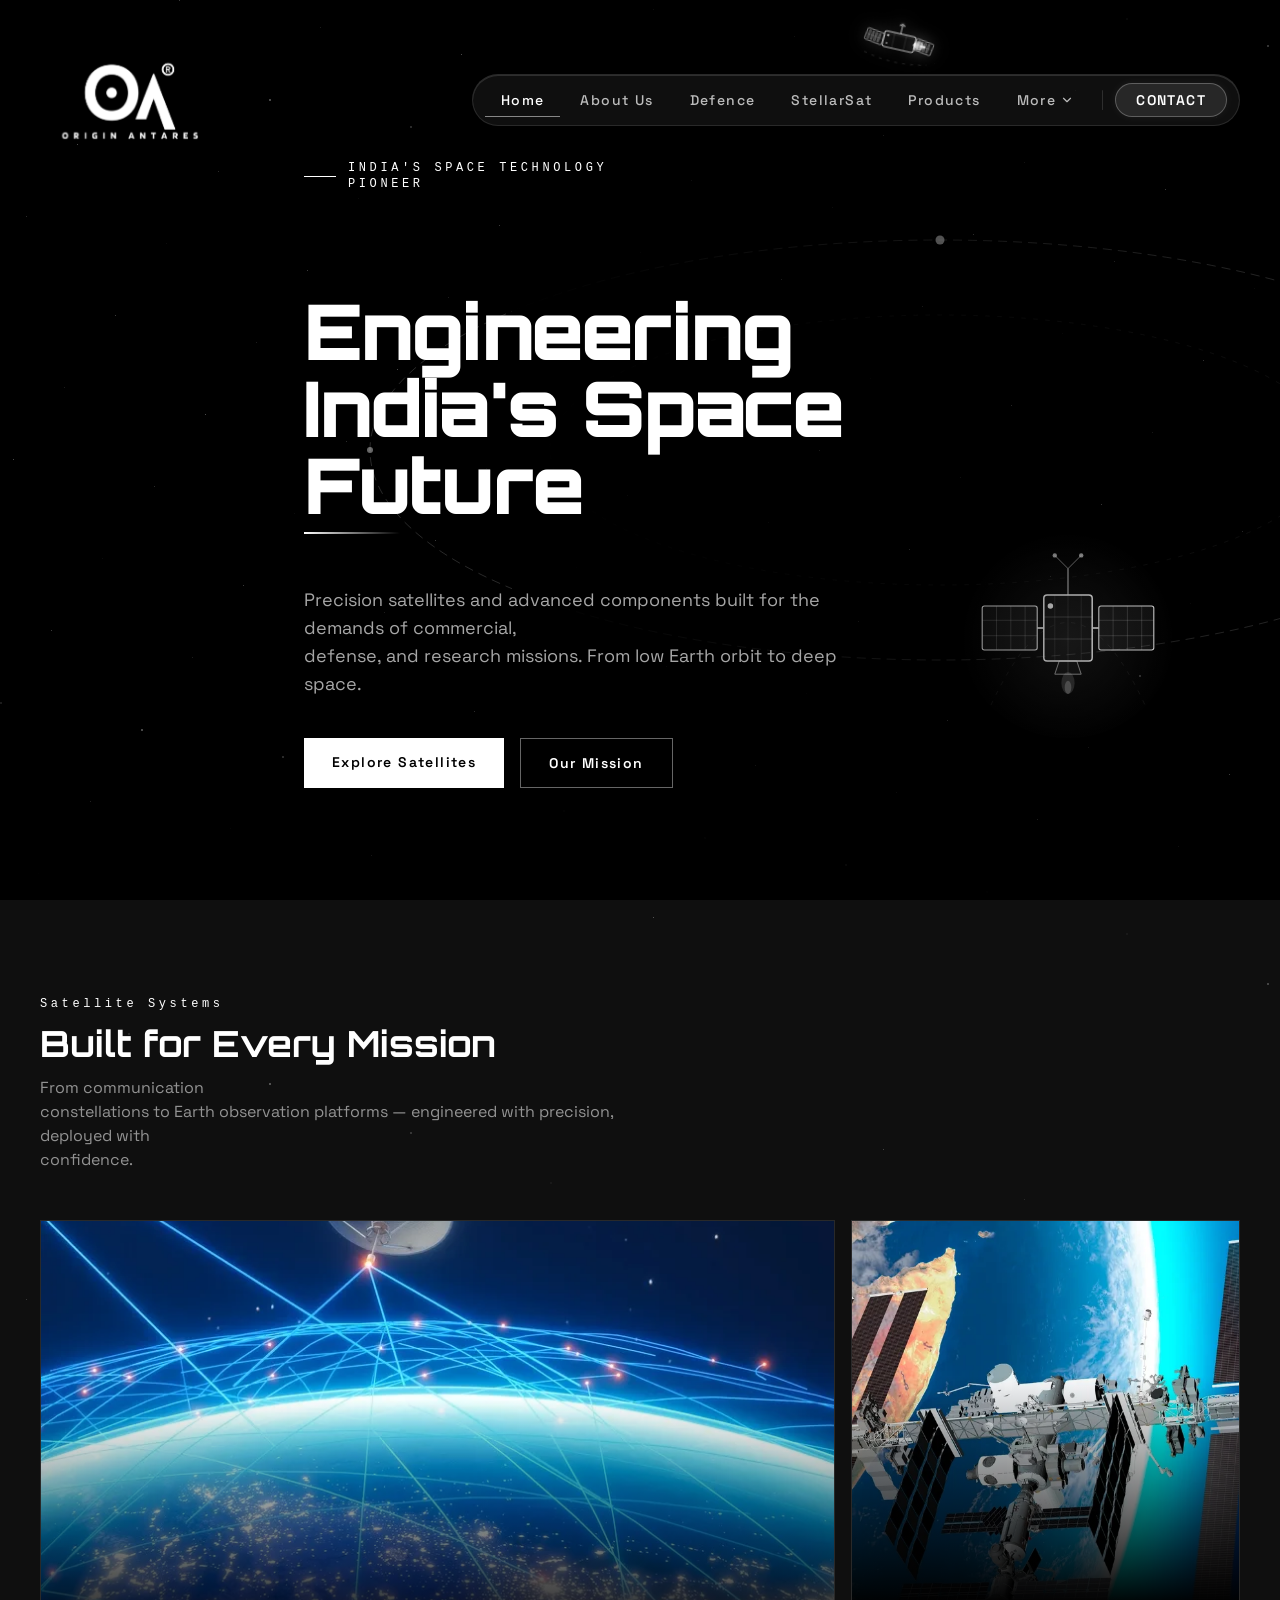
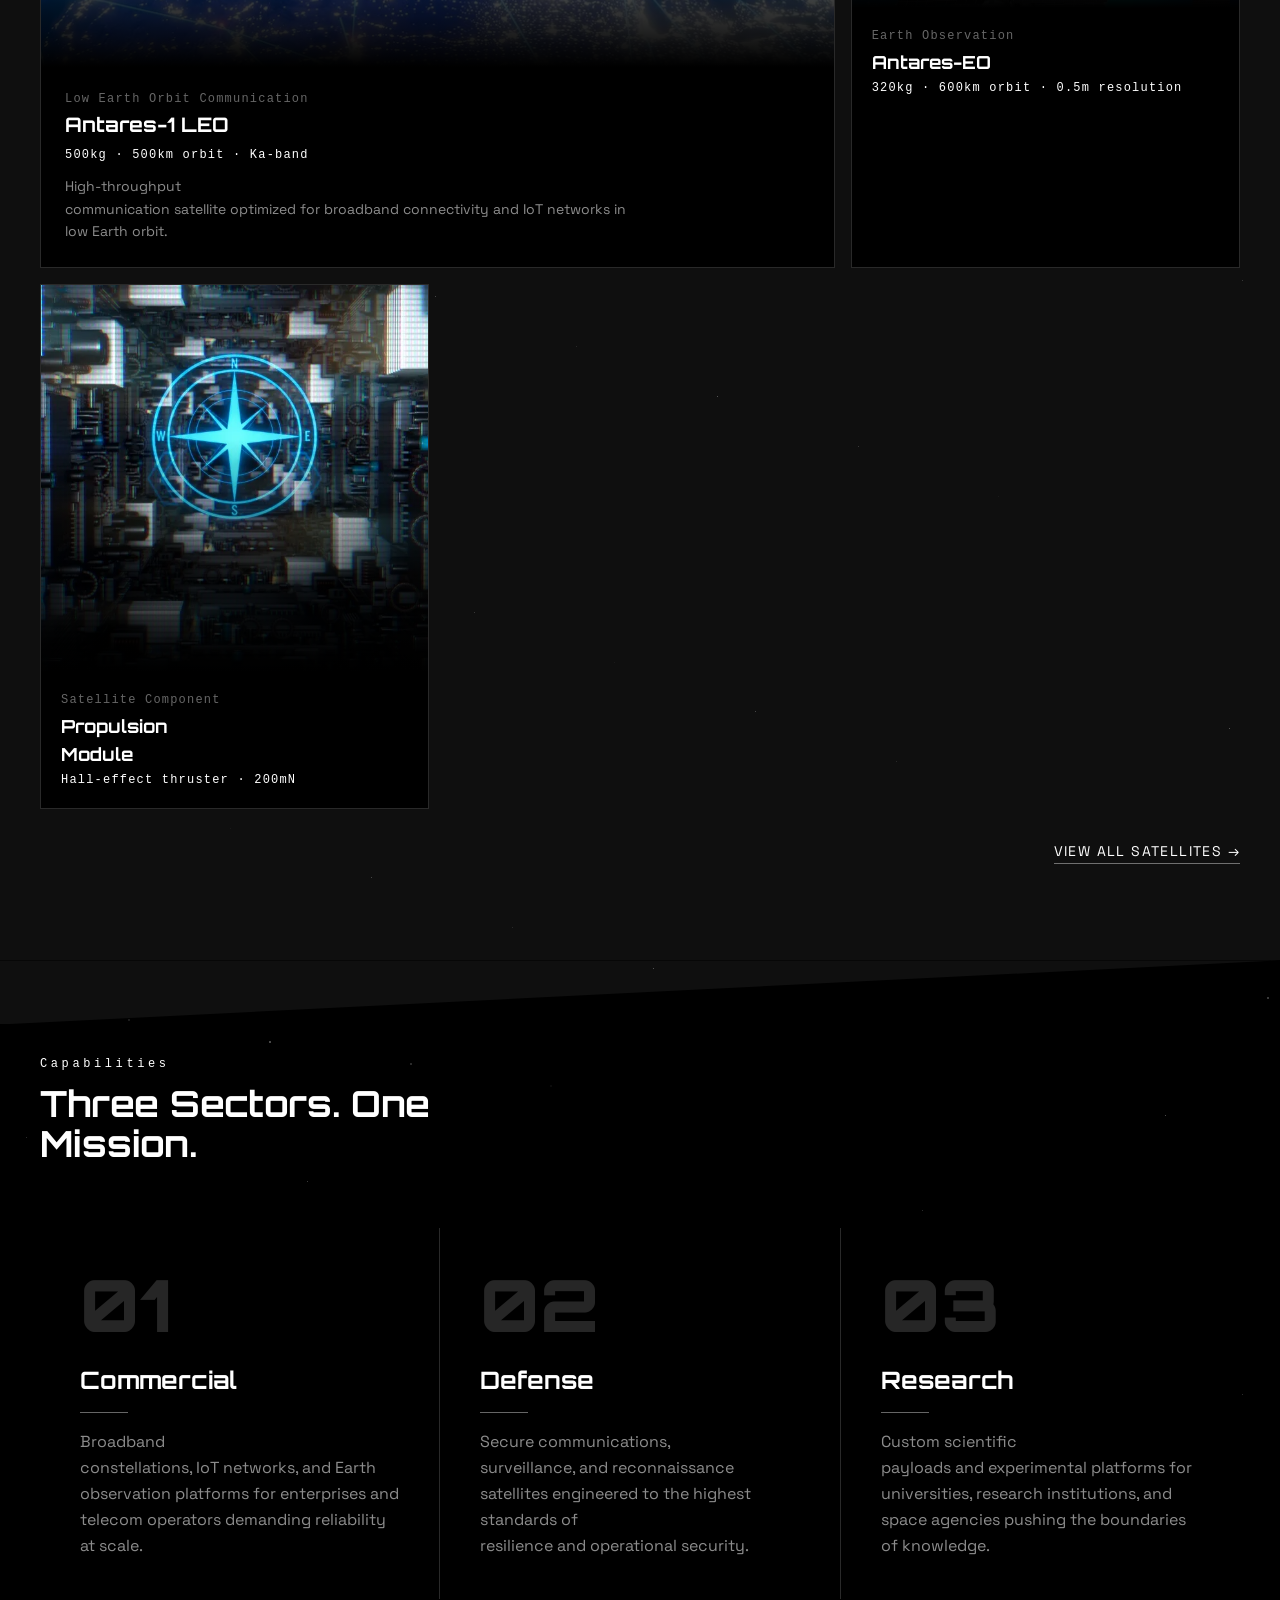
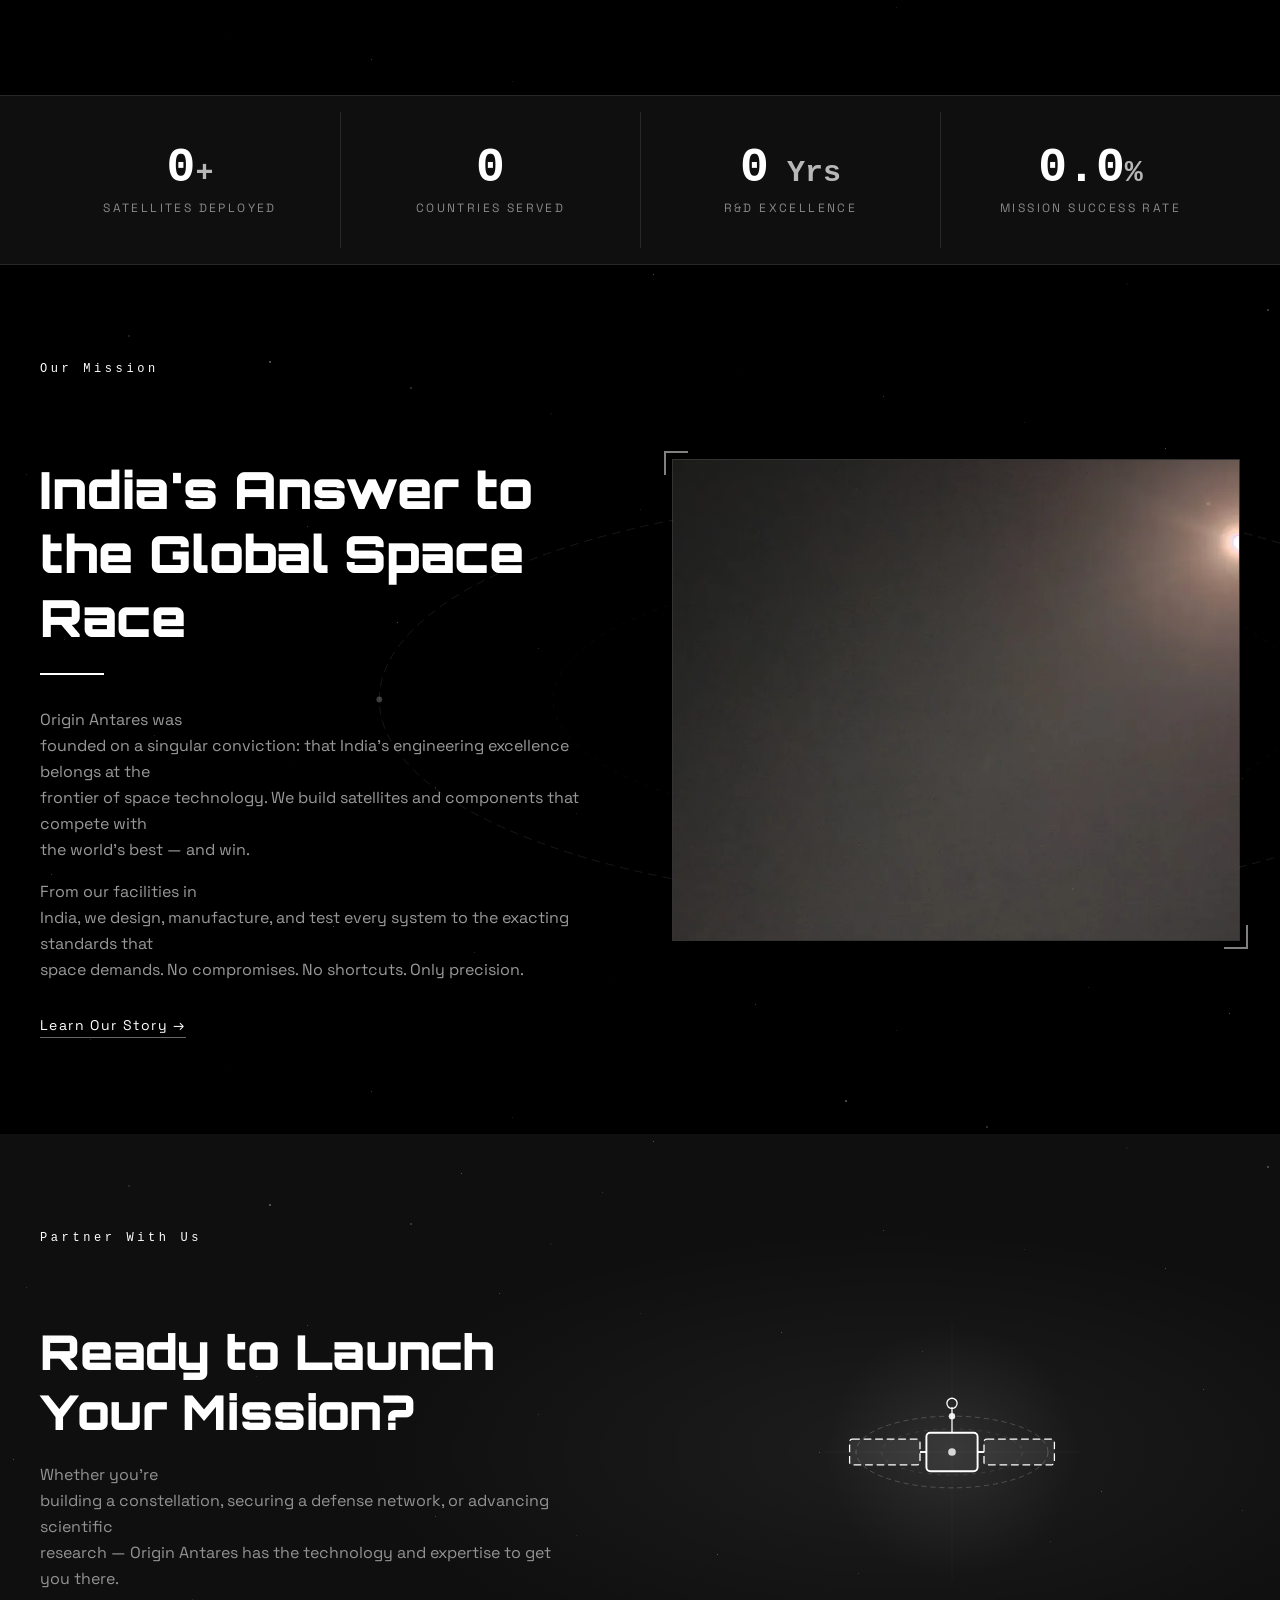
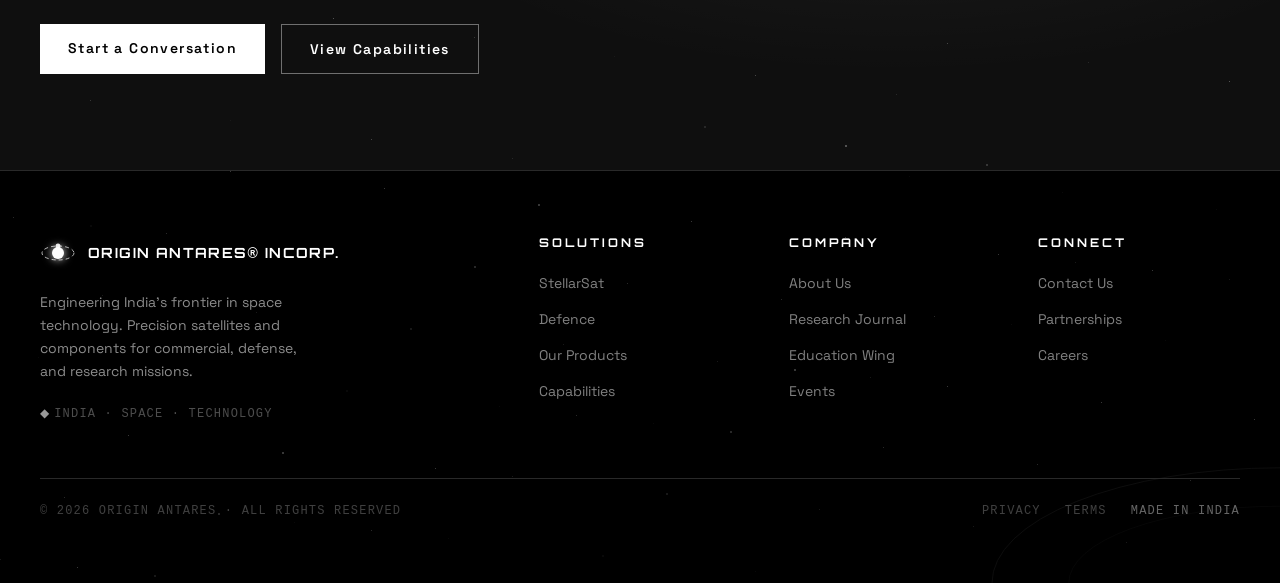
==== commit 0d3366df: "Format all pages" ====
--- a/index.html
+++ b/index.html
@@ -1,16 +1,1402 @@
 <!DOCTYPE html>
 <html lang="en">
+
 <head>
-<meta charset="UTF-8">
-<meta name="viewport" content="width=device-width, initial-scale=1.0">
-<title>Origin Antares — Engineering India's Space Future</title>
-<link rel="preconnect" href="https://fonts.googleapis.com">
-<link rel="preconnect" href="https://fonts.gstatic.com" crossorigin>
-<link href="https://fonts.googleapis.com/css2?family=Orbitron:wght@400;500;600;700;800;900&family=Space+Grotesk:wght@300;400;500;600;700&display=swap" rel="stylesheet">
-<link rel="stylesheet" href="css/styles.css">
+    <meta charset="UTF-8">
+    <meta name="viewport" content="width=device-width, initial-scale=1.0">
+    <title>Origin Antares — Engineering India's Space Future</title>
+    <link rel="preconnect" href="https://fonts.googleapis.com">
+    <link rel="preconnect" href="https://fonts.gstatic.com" crossorigin>
+    <link
+        href="https://fonts.googleapis.com/css2?family=Orbitron:wght@400;500;600;700;800;900&family=Space+Grotesk:wght@300;400;500;600;700&display=swap"
+        rel="stylesheet">
+    <link rel="stylesheet" href="css/styles.css">
 </head>
+
 <body>
-<div id="app" class="fs-unmask-airo-app-builder"><div class="min-h-screen bg-background flex flex-col"><svg width="0" height="0" aria-hidden="true" style="position: absolute;"><defs><filter id="lg-filter" x="-10%" y="-10%" width="120%" height="120%"><feTurbulence type="fractalNoise" baseFrequency="0.7" numOctaves="2" seed="5" result="noise"></feTurbulence><feDisplacementMap in="SourceGraphic" in2="noise" scale="2.5" xChannelSelector="R" yChannelSelector="G"></feDisplacementMap></filter></defs></svg><header class="fixed top-0 left-0 right-0 z-50" style="transition: background 0.45s, backdrop-filter 0.45s, box-shadow 0.45s, border-color 0.45s; background: transparent; backdrop-filter: none; border-bottom: 1px solid transparent; box-shadow: none;"><div class="absolute top-0 left-0 right-0 h-px pointer-events-none" style="opacity: 0; transition: opacity 0.45s; background: linear-gradient(90deg, transparent 0%, hsl(var(--oa-glass-border)/0.35) 40%, hsl(var(--oa-glass-border)/0.2) 60%, transparent 100%);"></div><div class="absolute pointer-events-none" style="top: 8px; left: 50%; transform: translateX(-50%); transition: top 0.5s cubic-bezier(0.22, 1, 0.36, 1), left 0.5s cubic-bezier(0.22, 1, 0.36, 1), transform 0.5s cubic-bezier(0.22, 1, 0.36, 1); z-index: 10;"><div class="pointer-events-none select-none" style="filter: drop-shadow(rgba(255, 255, 255, 0.6) 0px 0px 8px); will-change: transform; opacity: 0.4; transform: none;"><svg width="72" height="54" viewBox="0 0 72 54" fill="none" xmlns="http://www.w3.org/2000/svg" aria-hidden="true"><defs><radialGradient id="ns-plume" cx="0%" cy="50%" r="100%"><stop offset="0%" stop-color="rgba(255,255,255,0.95)"></stop><stop offset="55%" stop-color="rgba(255,255,255,0.45)"></stop><stop offset="100%" stop-color="rgba(255,255,255,0)"></stop></radialGradient><radialGradient id="ns-body" cx="50%" cy="0%" r="100%"><stop offset="0%" stop-color="rgba(255,255,255,0.13)"></stop><stop offset="100%" stop-color="rgba(255,255,255,0)"></stop></radialGradient><filter id="ns-glow" x="-40%" y="-40%" width="180%" height="180%"><feGaussianBlur stdDeviation="1.6" result="blur"></feGaussianBlur><feMerge><feMergeNode in="blur"></feMergeNode><feMergeNode in="SourceGraphic"></feMergeNode></feMerge></filter></defs><path d="M 4 44 Q 36 52 68 44" stroke="rgba(255,255,255,0.14)" stroke-width="1" fill="none" stroke-dasharray="3 5" opacity="0"></path><g opacity="0"><ellipse cx="57" cy="27" ry="3.8" fill="url(#ns-plume)" rx="3" opacity="0"></ellipse><ellipse cx="60" cy="27" rx="2.76672541142907" ry="1.5" fill="rgba(255,255,255,0.7)" opacity="0.8187830439288518"></ellipse><circle cx="62" cy="27" r="1.019746748090256" fill="rgba(255,255,255,0.9)" opacity="0.819746748090256"></circle></g><g style="transform-origin: 50% 50%; transform: none; transform-box: fill-box;"><rect x="2" y="21" width="18" height="12" rx="1.2" fill="hsl(var(--oa-secondary))" stroke="rgba(255,255,255,0.5)" stroke-width="0.9"></rect><rect x="4" y="22.5" width="2" height="9" rx="0.4" fill="rgba(255,255,255,0.22)" stroke="rgba(255,255,255,0.38)" stroke-width="0.4"></rect><rect x="7.5" y="22.5" width="2" height="9" rx="0.4" fill="rgba(255,255,255,0.22)" stroke="rgba(255,255,255,0.38)" stroke-width="0.4"></rect><rect x="11" y="22.5" width="2" height="9" rx="0.4" fill="rgba(255,255,255,0.22)" stroke="rgba(255,255,255,0.38)" stroke-width="0.4"></rect><rect x="14.5" y="22.5" width="2" height="9" rx="0.4" fill="rgba(255,255,255,0.22)" stroke="rgba(255,255,255,0.38)" stroke-width="0.4"></rect><line x1="2" y1="27" x2="20" y2="27" stroke="rgba(255,255,255,0.22)" stroke-width="0.5"></line></g><g style="transform-origin: 50% 50%; transform: none; transform-box: fill-box;"><rect x="52" y="21" width="18" height="12" rx="1.2" fill="hsl(var(--oa-secondary))" stroke="rgba(255,255,255,0.5)" stroke-width="0.9"></rect><rect x="54" y="22.5" width="2" height="9" rx="0.4" fill="rgba(255,255,255,0.22)" stroke="rgba(255,255,255,0.38)" stroke-width="0.4"></rect><rect x="57.5" y="22.5" width="2" height="9" rx="0.4" fill="rgba(255,255,255,0.22)" stroke="rgba(255,255,255,0.38)" stroke-width="0.4"></rect><rect x="61" y="22.5" width="2" height="9" rx="0.4" fill="rgba(255,255,255,0.22)" stroke="rgba(255,255,255,0.38)" stroke-width="0.4"></rect><rect x="64.5" y="22.5" width="2" height="9" rx="0.4" fill="rgba(255,255,255,0.22)" stroke="rgba(255,255,255,0.38)" stroke-width="0.4"></rect><line x1="52" y1="27" x2="70" y2="27" stroke="rgba(255,255,255,0.22)" stroke-width="0.5"></line></g><rect x="20" y="19" width="32" height="16" rx="2.5" fill="hsl(var(--oa-secondary))" stroke="rgba(255,255,255,0.68)" stroke-width="1.1"></rect><line x1="30" y1="19" x2="30" y2="35" stroke="rgba(255,255,255,0.18)" stroke-width="0.6"></line><line x1="42" y1="19" x2="42" y2="35" stroke="rgba(255,255,255,0.18)" stroke-width="0.6"></line><rect x="20" y="19" width="32" height="4" rx="2.5" fill="url(#ns-body)"></rect><rect x="52" y="23" width="7" height="8" rx="1.2" fill="rgba(255,255,255,0.12)" stroke="rgba(255,255,255,0.55)" stroke-width="0.9"></rect><line x1="55.5" y1="23" x2="55.5" y2="31" stroke="rgba(255,255,255,0.2)" stroke-width="0.5"></line><line x1="36" y1="19" x2="36" y2="11" stroke="rgba(255,255,255,0.75)" stroke-width="0.9"></line><path d="M 33 11 Q 36 8.5 39 11" stroke="rgba(255,255,255,0.7)" stroke-width="0.9" fill="none"></path><circle cx="36" cy="10" r="1.797703074241872" fill="rgba(255,255,255,0.95)" filter="url(#ns-glow)" opacity="0.9980312064930331"></circle><circle cx="24" cy="23" r="1.3" fill="hsl(var(--oa-gold))" opacity="0.20479312319657766"></circle><circle cx="24" cy="31" r="1.1" fill="rgba(255,255,255,0.9)" opacity="0.07672437974979403"></circle></svg></div></div><div style="display: flex; justify-content: flex-start; padding-left: 2.5rem; padding-top: 0.75rem; padding-bottom: 0px; transition: padding 0.5s cubic-bezier(0.22, 1, 0.36, 1);"><a class="flex items-center" href="index.html"><img alt="Origin Antares" class="block h-auto w-auto object-contain" width="440" height="120" src="assets/images/images-logo-horizontal.png" style="max-height: 180px; max-width: 640px; min-width: 0px; transition: max-height 0.5s cubic-bezier(0.22, 1, 0.36, 1), max-width 0.5s cubic-bezier(0.22, 1, 0.36, 1); filter: none; height: 252px; width: auto;" data-airo-logo-corrected="square"></a></div><div class="flex items-center px-6 lg:px-10" style="justify-content: flex-end; padding-bottom: 0px; min-height: 56px; margin-top: -120px; transition: padding-bottom 0.4s, min-height 0.4s, margin-top 0.4s; position: relative;"><div class="relative flex items-center gap-1 px-3 py-2 rounded-full" style="background: hsl(var(--oa-glass-bg)/0.06); backdrop-filter: blur(20px) saturate(160%); border: 1px solid hsl(var(--oa-glass-border)/0.11); box-shadow: inset 0 1px 0 hsl(var(--oa-glass-border)/0.13), 0 4px 24px hsl(var(--oa-bg)/0.3);"><nav aria-label="Main navigation" class="hidden md:flex items-center gap-1"><a class="relative z-10 px-4 py-1.5 text-sm tracking-widest font-medium transition-colors duration-150" href="index.html" style="font-family: var(--font-sans); color: hsl(var(--oa-cyan)); border-bottom: 1px solid hsl(var(--oa-glass-border)/0.5);">Home</a><a class="relative z-10 px-4 py-1.5 text-sm tracking-widest font-medium transition-colors duration-150" href="about.html" style="font-family: var(--font-sans); color: hsl(var(--oa-glass-bg)/0.72); border-bottom: 1px solid transparent;">About Us</a><a class="relative z-10 px-4 py-1.5 text-sm tracking-widest font-medium transition-colors duration-150" href="defence.html" style="font-family: var(--font-sans); color: hsl(var(--oa-glass-bg)/0.72); border-bottom: 1px solid transparent;">Defence</a><a class="relative z-10 px-4 py-1.5 text-sm tracking-widest font-medium transition-colors duration-150" href="stellarsat.html" style="font-family: var(--font-sans); color: hsl(var(--oa-glass-bg)/0.72); border-bottom: 1px solid transparent;">StellarSat</a><a class="relative z-10 px-4 py-1.5 text-sm tracking-widest font-medium transition-colors duration-150" href="products.html" style="font-family: var(--font-sans); color: hsl(var(--oa-glass-bg)/0.72); border-bottom: 1px solid transparent;">Products</a><div class="relative z-10"><button class="flex items-center gap-1 px-4 py-1.5 text-sm tracking-widest font-medium transition-colors duration-150" aria-expanded="false" aria-haspopup="true" style="font-family: var(--font-sans); color: hsl(var(--oa-glass-bg)/0.72); background: none; border-width: medium medium 1px; border-style: none none solid; border-color: currentcolor currentcolor transparent; border-image: none; cursor: pointer;">More<span style="display: flex; transform: none;"><svg xmlns="http://www.w3.org/2000/svg" width="14" height="14" viewBox="0 0 24 24" fill="none" stroke="currentColor" stroke-width="2" stroke-linecap="round" stroke-linejoin="round" class="lucide lucide-chevron-down"><path d="m6 9 6 6 6-6"></path></svg></span></button></div></nav><div class="hidden md:block w-px h-5 mx-2 rounded-full shrink-0" style="background: hsl(var(--oa-glass-border)/0.13);"></div><a class="hidden md:inline-flex items-center px-5 py-1.5 text-sm font-semibold tracking-widest rounded-full shrink-0 transition-all duration-200" href="contact.html" style="font-family: var(--font-sans); color: hsl(var(--oa-cyan)); background: hsl(var(--oa-glass-bg)/0.1); border: 1px solid hsl(var(--oa-glass-border)/0.25); box-shadow: 0 0 10px hsl(var(--oa-glass-bg)/0.06);">CONTACT</a><button class="md:hidden text-white p-1.5 z-10" aria-label="Open menu"><svg xmlns="http://www.w3.org/2000/svg" width="20" height="20" viewBox="0 0 24 24" fill="none" stroke="currentColor" stroke-width="2" stroke-linecap="round" stroke-linejoin="round" class="lucide lucide-menu"><line x1="4" x2="20" y1="12" y2="12"></line><line x1="4" x2="20" y1="6" y2="6"></line><line x1="4" x2="20" y1="18" y2="18"></line></svg></button></div></div></header><main><section class="relative min-h-screen flex items-center overflow-hidden" style="background: hsl(var(--oa-bg));"><div class="absolute inset-0 pointer-events-none" aria-hidden="true"><div class="absolute rounded-full bg-white" style="width: 2px; height: 2px; left: 43%; top: 17%; opacity: 0.06;"></div><div class="absolute rounded-full bg-white" style="width: 1px; height: 1px; left: 70%; top: 88%; opacity: 0.14;"></div><div class="absolute rounded-full bg-white" style="width: 1px; height: 1px; left: 97%; top: 59%; opacity: 0.22;"></div><div class="absolute rounded-full bg-white" style="width: 1px; height: 1px; left: 24%; top: 30%; opacity: 0.3;"></div><div class="absolute rounded-full bg-white" style="width: 1px; height: 1px; left: 51%; top: 1%; opacity: 0.38;"></div><div class="absolute rounded-full bg-white" style="width: 1px; height: 1px; left: 78%; top: 72%; opacity: 0.06;"></div><div class="absolute rounded-full bg-white" style="width: 1px; height: 1px; left: 5%; top: 43%; opacity: 0.14;"></div><div class="absolute rounded-full bg-white" style="width: 2px; height: 2px; left: 32%; top: 14%; opacity: 0.22;"></div><div class="absolute rounded-full bg-white" style="width: 1px; height: 1px; left: 59%; top: 85%; opacity: 0.3;"></div><div class="absolute rounded-full bg-white" style="width: 1px; height: 1px; left: 86%; top: 56%; opacity: 0.38;"></div><div class="absolute rounded-full bg-white" style="width: 1px; height: 1px; left: 13%; top: 27%; opacity: 0.06;"></div><div class="absolute rounded-full bg-white" style="width: 1px; height: 1px; left: 40%; top: 98%; opacity: 0.14;"></div><div class="absolute rounded-full bg-white" style="width: 1px; height: 1px; left: 67%; top: 69%; opacity: 0.22;"></div><div class="absolute rounded-full bg-white" style="width: 1px; height: 1px; left: 94%; top: 40%; opacity: 0.3;"></div><div class="absolute rounded-full bg-white" style="width: 2px; height: 2px; left: 21%; top: 11%; opacity: 0.38;"></div><div class="absolute rounded-full bg-white" style="width: 1px; height: 1px; left: 48%; top: 82%; opacity: 0.06;"></div><div class="absolute rounded-full bg-white" style="width: 1px; height: 1px; left: 75%; top: 53%; opacity: 0.14;"></div><div class="absolute rounded-full bg-white" style="width: 1px; height: 1px; left: 2%; top: 24%; opacity: 0.22;"></div><div class="absolute rounded-full bg-white" style="width: 1px; height: 1px; left: 29%; top: 95%; opacity: 0.3;"></div><div class="absolute rounded-full bg-white" style="width: 1px; height: 1px; left: 56%; top: 66%; opacity: 0.38;"></div><div class="absolute rounded-full bg-white" style="width: 1px; height: 1px; left: 83%; top: 37%; opacity: 0.06;"></div><div class="absolute rounded-full bg-white" style="width: 2px; height: 2px; left: 10%; top: 8%; opacity: 0.14;"></div><div class="absolute rounded-full bg-white" style="width: 1px; height: 1px; left: 37%; top: 79%; opacity: 0.22;"></div><div class="absolute rounded-full bg-white" style="width: 1px; height: 1px; left: 64%; top: 50%; opacity: 0.3;"></div><div class="absolute rounded-full bg-white" style="width: 1px; height: 1px; left: 91%; top: 21%; opacity: 0.38;"></div><div class="absolute rounded-full bg-white" style="width: 1px; height: 1px; left: 18%; top: 92%; opacity: 0.06;"></div><div class="absolute rounded-full bg-white" style="width: 1px; height: 1px; left: 45%; top: 63%; opacity: 0.14;"></div><div class="absolute rounded-full bg-white" style="width: 1px; height: 1px; left: 72%; top: 34%; opacity: 0.22;"></div><div class="absolute rounded-full bg-white" style="width: 2px; height: 2px; left: 99%; top: 5%; opacity: 0.3;"></div><div class="absolute rounded-full bg-white" style="width: 1px; height: 1px; left: 26%; top: 76%; opacity: 0.38;"></div><div class="absolute rounded-full bg-white" style="width: 1px; height: 1px; left: 53%; top: 47%; opacity: 0.06;"></div><div class="absolute rounded-full bg-white" style="width: 1px; height: 1px; left: 80%; top: 18%; opacity: 0.14;"></div><div class="absolute rounded-full bg-white" style="width: 1px; height: 1px; left: 7%; top: 89%; opacity: 0.22;"></div><div class="absolute rounded-full bg-white" style="width: 1px; height: 1px; left: 34%; top: 60%; opacity: 0.3;"></div><div class="absolute rounded-full bg-white" style="width: 1px; height: 1px; left: 61%; top: 31%; opacity: 0.38;"></div><div class="absolute rounded-full bg-white" style="width: 2px; height: 2px; left: 88%; top: 2%; opacity: 0.06;"></div><div class="absolute rounded-full bg-white" style="width: 1px; height: 1px; left: 15%; top: 73%; opacity: 0.14;"></div><div class="absolute rounded-full bg-white" style="width: 1px; height: 1px; left: 42%; top: 44%; opacity: 0.22;"></div><div class="absolute rounded-full bg-white" style="width: 1px; height: 1px; left: 69%; top: 15%; opacity: 0.3;"></div><div class="absolute rounded-full bg-white" style="width: 1px; height: 1px; left: 96%; top: 86%; opacity: 0.38;"></div><div class="absolute rounded-full bg-white" style="width: 1px; height: 1px; left: 23%; top: 57%; opacity: 0.06;"></div><div class="absolute rounded-full bg-white" style="width: 1px; height: 1px; left: 50%; top: 28%; opacity: 0.14;"></div><div class="absolute rounded-full bg-white" style="width: 2px; height: 2px; left: 77%; top: 99%; opacity: 0.22;"></div><div class="absolute rounded-full bg-white" style="width: 1px; height: 1px; left: 4%; top: 70%; opacity: 0.3;"></div><div class="absolute rounded-full bg-white" style="width: 1px; height: 1px; left: 31%; top: 41%; opacity: 0.38;"></div><div class="absolute rounded-full bg-white" style="width: 1px; height: 1px; left: 58%; top: 12%; opacity: 0.06;"></div><div class="absolute rounded-full bg-white" style="width: 1px; height: 1px; left: 85%; top: 83%; opacity: 0.14;"></div><div class="absolute rounded-full bg-white" style="width: 1px; height: 1px; left: 12%; top: 54%; opacity: 0.22;"></div><div class="absolute rounded-full bg-white" style="width: 1px; height: 1px; left: 39%; top: 25%; opacity: 0.3;"></div><div class="absolute rounded-full bg-white" style="width: 2px; height: 2px; left: 66%; top: 96%; opacity: 0.38;"></div><div class="absolute rounded-full bg-white" style="width: 1px; height: 1px; left: 93%; top: 67%; opacity: 0.06;"></div><div class="absolute rounded-full bg-white" style="width: 1px; height: 1px; left: 20%; top: 38%; opacity: 0.14;"></div><div class="absolute rounded-full bg-white" style="width: 1px; height: 1px; left: 47%; top: 9%; opacity: 0.22;"></div><div class="absolute rounded-full bg-white" style="width: 1px; height: 1px; left: 74%; top: 80%; opacity: 0.3;"></div><div class="absolute rounded-full bg-white" style="width: 1px; height: 1px; left: 1%; top: 51%; opacity: 0.38;"></div><div class="absolute rounded-full bg-white" style="width: 1px; height: 1px; left: 28%; top: 22%; opacity: 0.06;"></div><div class="absolute rounded-full bg-white" style="width: 2px; height: 2px; left: 55%; top: 93%; opacity: 0.14;"></div><div class="absolute rounded-full bg-white" style="width: 1px; height: 1px; left: 82%; top: 64%; opacity: 0.22;"></div><div class="absolute rounded-full bg-white" style="width: 1px; height: 1px; left: 9%; top: 35%; opacity: 0.3;"></div><div class="absolute rounded-full bg-white" style="width: 1px; height: 1px; left: 36%; top: 6%; opacity: 0.38;"></div><div class="absolute rounded-full bg-white" style="width: 1px; height: 1px; left: 63%; top: 77%; opacity: 0.06;"></div><div class="absolute rounded-full bg-white" style="width: 1px; height: 1px; left: 90%; top: 48%; opacity: 0.14;"></div><div class="absolute rounded-full bg-white" style="width: 1px; height: 1px; left: 17%; top: 19%; opacity: 0.22;"></div><div class="absolute rounded-full bg-white" style="width: 2px; height: 2px; left: 44%; top: 90%; opacity: 0.3;"></div><div class="absolute rounded-full bg-white" style="width: 1px; height: 1px; left: 71%; top: 61%; opacity: 0.38;"></div><div class="absolute rounded-full bg-white" style="width: 1px; height: 1px; left: 98%; top: 32%; opacity: 0.06;"></div><div class="absolute rounded-full bg-white" style="width: 1px; height: 1px; left: 25%; top: 3%; opacity: 0.14;"></div><div class="absolute rounded-full bg-white" style="width: 1px; height: 1px; left: 52%; top: 74%; opacity: 0.22;"></div><div class="absolute rounded-full bg-white" style="width: 1px; height: 1px; left: 79%; top: 45%; opacity: 0.3;"></div><div class="absolute rounded-full bg-white" style="width: 1px; height: 1px; left: 6%; top: 16%; opacity: 0.38;"></div><div class="absolute rounded-full bg-white" style="width: 2px; height: 2px; left: 33%; top: 87%; opacity: 0.06;"></div><div class="absolute rounded-full bg-white" style="width: 1px; height: 1px; left: 60%; top: 58%; opacity: 0.14;"></div><div class="absolute rounded-full bg-white" style="width: 1px; height: 1px; left: 87%; top: 29%; opacity: 0.22;"></div><div class="absolute rounded-full bg-white" style="width: 1px; height: 1px; left: 14%; top: 0%; opacity: 0.3;"></div><div class="absolute rounded-full bg-white" style="width: 1px; height: 1px; left: 41%; top: 71%; opacity: 0.38;"></div><div class="absolute rounded-full bg-white" style="width: 1px; height: 1px; left: 68%; top: 42%; opacity: 0.06;"></div><div class="absolute rounded-full bg-white" style="width: 1px; height: 1px; left: 95%; top: 13%; opacity: 0.14;"></div><div class="absolute rounded-full bg-white" style="width: 2px; height: 2px; left: 22%; top: 84%; opacity: 0.22;"></div><div class="absolute rounded-full bg-white" style="width: 1px; height: 1px; left: 49%; top: 55%; opacity: 0.3;"></div><div class="absolute rounded-full bg-white" style="width: 1px; height: 1px; left: 76%; top: 26%; opacity: 0.38;"></div><div class="absolute rounded-full bg-white" style="width: 1px; height: 1px; left: 3%; top: 97%; opacity: 0.06;"></div><div class="absolute rounded-full bg-white" style="width: 1px; height: 1px; left: 30%; top: 68%; opacity: 0.14;"></div><div class="absolute rounded-full bg-white" style="width: 1px; height: 1px; left: 57%; top: 39%; opacity: 0.22;"></div><div class="absolute rounded-full bg-white" style="width: 1px; height: 1px; left: 84%; top: 10%; opacity: 0.3;"></div><div class="absolute rounded-full bg-white" style="width: 2px; height: 2px; left: 11%; top: 81%; opacity: 0.38;"></div><div class="absolute rounded-full bg-white" style="width: 1px; height: 1px; left: 38%; top: 52%; opacity: 0.06;"></div><div class="absolute rounded-full bg-white" style="width: 1px; height: 1px; left: 65%; top: 23%; opacity: 0.14;"></div><div class="absolute rounded-full bg-white" style="width: 1px; height: 1px; left: 92%; top: 94%; opacity: 0.22;"></div><div class="absolute rounded-full bg-white" style="width: 1px; height: 1px; left: 19%; top: 65%; opacity: 0.3;"></div><div class="absolute rounded-full bg-white" style="width: 1px; height: 1px; left: 46%; top: 36%; opacity: 0.38;"></div><div class="absolute rounded-full bg-white" style="width: 1px; height: 1px; left: 73%; top: 7%; opacity: 0.06;"></div><div class="absolute rounded-full bg-white" style="width: 2px; height: 2px; left: 0%; top: 78%; opacity: 0.14;"></div><div class="absolute rounded-full bg-white" style="width: 1px; height: 1px; left: 27%; top: 49%; opacity: 0.22;"></div><div class="absolute rounded-full bg-white" style="width: 1px; height: 1px; left: 54%; top: 20%; opacity: 0.3;"></div><div class="absolute rounded-full bg-white" style="width: 1px; height: 1px; left: 81%; top: 91%; opacity: 0.38;"></div><div class="absolute rounded-full bg-white" style="width: 1px; height: 1px; left: 8%; top: 62%; opacity: 0.06;"></div><div class="absolute rounded-full bg-white" style="width: 1px; height: 1px; left: 35%; top: 33%; opacity: 0.14;"></div><div class="absolute rounded-full bg-white" style="width: 1px; height: 1px; left: 62%; top: 4%; opacity: 0.22;"></div><div class="absolute rounded-full bg-white" style="width: 2px; height: 2px; left: 89%; top: 75%; opacity: 0.3;"></div><div class="absolute rounded-full bg-white" style="width: 1px; height: 1px; left: 16%; top: 46%; opacity: 0.38;"></div></div><svg class="absolute pointer-events-none inset-0 w-full h-full" viewBox="0 0 800 600" fill="none" aria-hidden="true"><ellipse cx="600" cy="300" rx="380" ry="140" stroke="hsl(var(--oa-cyan))" stroke-width="0.6" stroke-dasharray="6 4" opacity="0.18" style="animation: 18s linear 0s infinite normal none running oa-orbit-spin; transform-origin: 600px 300px;"></ellipse><ellipse cx="600" cy="300" rx="260" ry="90" stroke="hsl(var(--oa-cyan))" stroke-width="0.4" stroke-dasharray="3 5" opacity="0.1" style="animation: 12s linear 0s infinite reverse none running oa-orbit-spin; transform-origin: 600px 300px;"></ellipse><circle cx="600" cy="160" r="3" fill="hsl(var(--oa-cyan))" opacity="0.6"></circle><circle cx="220" cy="300" r="2" fill="hsl(var(--oa-cyan))" opacity="0.4"></circle></svg><div class="absolute pointer-events-none" aria-hidden="true" style="bottom: 18%; right: 8%; width: 220px; height: 220px; animation: 22s ease-in-out 0s infinite normal none running oa-cubesat-drift;"><svg viewBox="0 0 200 200" fill="none" class="w-full h-full" style="animation: 28s linear 0s infinite normal none running oa-cubesat-spin;"><rect x="78" y="70" width="44" height="60" rx="3" stroke="hsl(var(--oa-cyan))" stroke-width="1.4" fill="hsl(var(--oa-cyan) / 0.04)"></rect><line x1="78" y1="90" x2="122" y2="90" stroke="hsl(var(--oa-cyan))" stroke-width="0.5" opacity="0.4"></line><line x1="78" y1="110" x2="122" y2="110" stroke="hsl(var(--oa-cyan))" stroke-width="0.5" opacity="0.4"></line><line x1="88" y1="70" x2="88" y2="130" stroke="hsl(var(--oa-cyan))" stroke-width="0.4" opacity="0.25"></line><line x1="100" y1="70" x2="100" y2="130" stroke="hsl(var(--oa-cyan))" stroke-width="0.4" opacity="0.25"></line><line x1="112" y1="70" x2="112" y2="130" stroke="hsl(var(--oa-cyan))" stroke-width="0.4" opacity="0.25"></line><rect x="22" y="80" width="50" height="40" rx="2" stroke="hsl(var(--oa-cyan))" stroke-width="1" fill="hsl(var(--oa-cyan) / 0.07)"></rect><line x1="35" y1="80" x2="35" y2="120" stroke="hsl(var(--oa-cyan))" stroke-width="0.5" opacity="0.35"></line><line x1="48" y1="80" x2="48" y2="120" stroke="hsl(var(--oa-cyan))" stroke-width="0.5" opacity="0.35"></line><line x1="61" y1="80" x2="61" y2="120" stroke="hsl(var(--oa-cyan))" stroke-width="0.5" opacity="0.35"></line><line x1="22" y1="93" x2="72" y2="93" stroke="hsl(var(--oa-cyan))" stroke-width="0.5" opacity="0.35"></line><line x1="22" y1="107" x2="72" y2="107" stroke="hsl(var(--oa-cyan))" stroke-width="0.5" opacity="0.35"></line><line x1="72" y1="100" x2="78" y2="100" stroke="hsl(var(--oa-cyan))" stroke-width="1.5"></line><rect x="128" y="80" width="50" height="40" rx="2" stroke="hsl(var(--oa-cyan))" stroke-width="1" fill="hsl(var(--oa-cyan) / 0.07)"></rect><line x1="141" y1="80" x2="141" y2="120" stroke="hsl(var(--oa-cyan))" stroke-width="0.5" opacity="0.35"></line><line x1="154" y1="80" x2="154" y2="120" stroke="hsl(var(--oa-cyan))" stroke-width="0.5" opacity="0.35"></line><line x1="167" y1="80" x2="167" y2="120" stroke="hsl(var(--oa-cyan))" stroke-width="0.5" opacity="0.35"></line><line x1="128" y1="93" x2="178" y2="93" stroke="hsl(var(--oa-cyan))" stroke-width="0.5" opacity="0.35"></line><line x1="128" y1="107" x2="178" y2="107" stroke="hsl(var(--oa-cyan))" stroke-width="0.5" opacity="0.35"></line><line x1="122" y1="100" x2="128" y2="100" stroke="hsl(var(--oa-cyan))" stroke-width="1.5"></line><line x1="100" y1="70" x2="100" y2="46" stroke="hsl(var(--oa-cyan))" stroke-width="1" opacity="0.8"></line><line x1="100" y1="46" x2="88" y2="34" stroke="hsl(var(--oa-cyan))" stroke-width="0.8" opacity="0.6"></line><line x1="100" y1="46" x2="112" y2="34" stroke="hsl(var(--oa-cyan))" stroke-width="0.8" opacity="0.6"></line><circle cx="88" cy="34" r="2" fill="hsl(var(--oa-cyan))" opacity="0.7"></circle><circle cx="112" cy="34" r="2" fill="hsl(var(--oa-cyan))" opacity="0.7"></circle><path d="M 92 130 L 88 142 L 112 142 L 108 130 Z" stroke="hsl(var(--oa-cyan))" stroke-width="0.8" fill="hsl(var(--oa-cyan) / 0.05)" opacity="0.7"></path><line x1="100" y1="130" x2="100" y2="142" stroke="hsl(var(--oa-cyan))" stroke-width="0.5" opacity="0.3"></line><ellipse cx="100" cy="150" rx="6" ry="10" fill="hsl(var(--oa-cyan))" opacity="0.18" style="animation: 1.6s ease-in-out 0s infinite normal none running oa-plume-pulse;"></ellipse><ellipse cx="100" cy="154" rx="3" ry="6" fill="hsl(var(--oa-cyan))" opacity="0.28" style="animation: 1.6s ease-in-out 0.3s infinite normal none running oa-plume-pulse;"></ellipse><circle cx="84" cy="80" r="2.5" fill="hsl(var(--oa-cyan))" style="animation: 2.4s ease-in-out 0s infinite normal none running oa-led-blink;"></circle><path d="M 30 170 Q 100 20 170 170" stroke="hsl(var(--oa-cyan))" stroke-width="0.5" stroke-dasharray="4 6" opacity="0.15" fill="none"></path></svg><div class="absolute inset-0 rounded-full" style="background: radial-gradient(circle at 50% 55%, hsl(var(--oa-cyan) / 0.1) 0%, transparent 65%); animation: 3s ease-in-out 0s infinite normal none running oa-plume-pulse;"></div></div><div class="absolute right-0 top-0 bottom-0 w-full md:w-3/5 pointer-events-none" aria-hidden="true"><img alt="satellite earth view from space" class="w-full h-full object-cover" loading="eager" fetchpriority="high" src="assets/videos/pages-home-hero-satellite.mp4" data-airo-video-patched="true" style="mask-image: linear-gradient(to right, transparent 0%, black 40%); display: none;"><video class="w-full h-full object-cover" width="840" height="740" data-airo-video="" data-slot="pages/home/hero-satellite" muted="" autoplay="" loop="" playsinline="" preload="auto" webkit-playsinline="" src="assets/videos/pages-home-hero-satellite.mp4" style="mask-image: linear-gradient(to right, transparent 0%, black 40%);"></video><div class="absolute inset-0" style="background: linear-gradient(to right, hsl(var(--oa-bg)) 0%, hsl(var(--oa-bg) / 0.6) 40%, hsl(var(--oa-bg) / 0.1) 100%);"></div></div><div class="relative z-10 max-w-7xl mx-auto px-6 lg:px-10 pt-32 pb-20"><div class="max-w-2xl"><div class="flex items-center gap-3 mb-6" style="opacity: 1; transform: none;"><div class="h-px w-8" style="background: hsl(var(--oa-cyan));"></div><span class="text-xs tracking-[0.3em] uppercase" style="white-space: pre-line; color: hsl(var(--oa-cyan)); font-family: var(--font-mono);"><span data-airo-formatted-bound-text="true" data-airo-format-color="#ffffff" style="color: rgb(255, 255, 255);">India's Space Technology Pioneer</span></span></div><h1 class="font-heading font-black text-white leading-none mb-2" style="white-space: pre-line; font-size: clamp(2.8rem, 6vw, 5rem); letter-spacing: -0.02em; font-family: var(--font-heading); opacity: 1; transform: none;">Engineering India's Space Future</h1><div class="h-0.5 w-24 mb-6" style="background: linear-gradient(to right, hsl(var(--oa-cyan)), transparent); opacity: 1; transform: none;"></div><p class="text-base md:text-lg leading-relaxed mb-10 text-white/65 max-w-xl" style="white-space: pre-line; font-family: var(--font-sans); opacity: 1; transform: none;">Precision satellites and advanced components built for the demands of commercial, defense, and research missions. From low Earth orbit to deep space.</p><div class="flex flex-wrap gap-4" style="opacity: 1; transform: none;"><a class="oa-pulse-glow px-7 py-3.5 text-sm font-semibold tracking-widest transition-all duration-200 text-background bg-primary hover:bg-primary/90" href="#" style="font-family: var(--font-sans);">Explore Satellites</a><a class="px-7 py-3.5 text-sm font-semibold tracking-widest transition-all duration-200 text-primary border border-primary/40 hover:border-primary hover:bg-primary/8" href="index.html#mission" style="font-family: var(--font-sans);">Our Mission</a></div></div></div><div class="absolute bottom-0 left-0 right-0 h-32 pointer-events-none" aria-hidden="true" style="background: linear-gradient(to bottom, transparent, hsl(var(--oa-bg)));"></div></section><section class="relative py-24 overflow-hidden" style="background: hsl(var(--oa-deep));"><div class="absolute inset-0 pointer-events-none" aria-hidden="true"><div class="absolute rounded-full bg-white" style="width: 2px; height: 2px; left: 43%; top: 17%; opacity: 0.06;"></div><div class="absolute rounded-full bg-white" style="width: 1px; height: 1px; left: 70%; top: 88%; opacity: 0.14;"></div><div class="absolute rounded-full bg-white" style="width: 1px; height: 1px; left: 97%; top: 59%; opacity: 0.22;"></div><div class="absolute rounded-full bg-white" style="width: 1px; height: 1px; left: 24%; top: 30%; opacity: 0.3;"></div><div class="absolute rounded-full bg-white" style="width: 1px; height: 1px; left: 51%; top: 1%; opacity: 0.38;"></div><div class="absolute rounded-full bg-white" style="width: 1px; height: 1px; left: 78%; top: 72%; opacity: 0.06;"></div><div class="absolute rounded-full bg-white" style="width: 1px; height: 1px; left: 5%; top: 43%; opacity: 0.14;"></div><div class="absolute rounded-full bg-white" style="width: 2px; height: 2px; left: 32%; top: 14%; opacity: 0.22;"></div><div class="absolute rounded-full bg-white" style="width: 1px; height: 1px; left: 59%; top: 85%; opacity: 0.3;"></div><div class="absolute rounded-full bg-white" style="width: 1px; height: 1px; left: 86%; top: 56%; opacity: 0.38;"></div><div class="absolute rounded-full bg-white" style="width: 1px; height: 1px; left: 13%; top: 27%; opacity: 0.06;"></div><div class="absolute rounded-full bg-white" style="width: 1px; height: 1px; left: 40%; top: 98%; opacity: 0.14;"></div><div class="absolute rounded-full bg-white" style="width: 1px; height: 1px; left: 67%; top: 69%; opacity: 0.22;"></div><div class="absolute rounded-full bg-white" style="width: 1px; height: 1px; left: 94%; top: 40%; opacity: 0.3;"></div><div class="absolute rounded-full bg-white" style="width: 2px; height: 2px; left: 21%; top: 11%; opacity: 0.38;"></div><div class="absolute rounded-full bg-white" style="width: 1px; height: 1px; left: 48%; top: 82%; opacity: 0.06;"></div><div class="absolute rounded-full bg-white" style="width: 1px; height: 1px; left: 75%; top: 53%; opacity: 0.14;"></div><div class="absolute rounded-full bg-white" style="width: 1px; height: 1px; left: 2%; top: 24%; opacity: 0.22;"></div><div class="absolute rounded-full bg-white" style="width: 1px; height: 1px; left: 29%; top: 95%; opacity: 0.3;"></div><div class="absolute rounded-full bg-white" style="width: 1px; height: 1px; left: 56%; top: 66%; opacity: 0.38;"></div><div class="absolute rounded-full bg-white" style="width: 1px; height: 1px; left: 83%; top: 37%; opacity: 0.06;"></div><div class="absolute rounded-full bg-white" style="width: 2px; height: 2px; left: 10%; top: 8%; opacity: 0.14;"></div><div class="absolute rounded-full bg-white" style="width: 1px; height: 1px; left: 37%; top: 79%; opacity: 0.22;"></div><div class="absolute rounded-full bg-white" style="width: 1px; height: 1px; left: 64%; top: 50%; opacity: 0.3;"></div><div class="absolute rounded-full bg-white" style="width: 1px; height: 1px; left: 91%; top: 21%; opacity: 0.38;"></div><div class="absolute rounded-full bg-white" style="width: 1px; height: 1px; left: 18%; top: 92%; opacity: 0.06;"></div><div class="absolute rounded-full bg-white" style="width: 1px; height: 1px; left: 45%; top: 63%; opacity: 0.14;"></div><div class="absolute rounded-full bg-white" style="width: 1px; height: 1px; left: 72%; top: 34%; opacity: 0.22;"></div><div class="absolute rounded-full bg-white" style="width: 2px; height: 2px; left: 99%; top: 5%; opacity: 0.3;"></div><div class="absolute rounded-full bg-white" style="width: 1px; height: 1px; left: 26%; top: 76%; opacity: 0.38;"></div><div class="absolute rounded-full bg-white" style="width: 1px; height: 1px; left: 53%; top: 47%; opacity: 0.06;"></div><div class="absolute rounded-full bg-white" style="width: 1px; height: 1px; left: 80%; top: 18%; opacity: 0.14;"></div><div class="absolute rounded-full bg-white" style="width: 1px; height: 1px; left: 7%; top: 89%; opacity: 0.22;"></div><div class="absolute rounded-full bg-white" style="width: 1px; height: 1px; left: 34%; top: 60%; opacity: 0.3;"></div><div class="absolute rounded-full bg-white" style="width: 1px; height: 1px; left: 61%; top: 31%; opacity: 0.38;"></div><div class="absolute rounded-full bg-white" style="width: 2px; height: 2px; left: 88%; top: 2%; opacity: 0.06;"></div><div class="absolute rounded-full bg-white" style="width: 1px; height: 1px; left: 15%; top: 73%; opacity: 0.14;"></div><div class="absolute rounded-full bg-white" style="width: 1px; height: 1px; left: 42%; top: 44%; opacity: 0.22;"></div><div class="absolute rounded-full bg-white" style="width: 1px; height: 1px; left: 69%; top: 15%; opacity: 0.3;"></div><div class="absolute rounded-full bg-white" style="width: 1px; height: 1px; left: 96%; top: 86%; opacity: 0.38;"></div></div><div class="relative max-w-7xl mx-auto px-6 lg:px-10"><div class="mb-12" style="opacity: 0; transform: translateY(28px);"><span class="text-xs tracking-[0.3em] text-primary mb-3 block" style="white-space: pre-line; font-family: var(--font-mono);">Satellite Systems</span><h2 class="font-heading font-bold text-white text-3xl md:text-4xl mb-3" style="white-space: pre-line; font-family: var(--font-heading);">Built for Every Mission</h2><p class="text-white/55 max-w-xl" style="white-space: pre-line; font-family: var(--font-sans);">From communication constellations to Earth observation platforms — engineered with precision, deployed with confidence.</p></div><div class="grid grid-cols-1 md:grid-cols-2 lg:grid-cols-3 gap-4"><div class="lg:col-span-2 lg:row-span-1 group relative overflow-hidden cursor-pointer" style="background: hsl(var(--oa-bg)); border: 1px solid hsl(var(--border)); transition: border-color 0.2s, box-shadow 0.2s; opacity: 0; transform: translateY(28px);"><div class="aspect-video relative overflow-hidden"><img alt="Antares-1 LEO" class="w-full h-full object-cover group-hover:scale-105 transition-transform duration-500" loading="lazy" width="800" height="450" src="assets/images/pages-home-satellite-showcase-1.webp"><div class="absolute inset-0 pointer-events-none" style="background: linear-gradient(to top, hsl(var(--oa-bg)) 0%, transparent 60%);"></div></div><div class="p-6"><div class="text-xs tracking-widest text-white/40 mb-1" style="font-family: var(--font-mono);">Low Earth Orbit Communication</div><h3 class="font-heading font-bold text-white text-xl mb-2" style="white-space: pre-line; font-family: var(--font-heading);">Antares-1 LEO</h3><div class="text-xs tracking-widest mb-3 text-primary" style="font-family: var(--font-mono);">500kg · 500km orbit · Ka-band</div><p class="text-sm text-white/55 leading-relaxed" style="white-space: pre-line; font-family: var(--font-sans);">High-throughput communication satellite optimized for broadband connectivity and IoT networks in low Earth orbit.</p></div></div><div class="group relative overflow-hidden cursor-pointer" style="background: hsl(var(--oa-bg)); border: 1px solid hsl(var(--border)); transition: border-color 0.2s, box-shadow 0.2s; opacity: 0; transform: translateY(28px);"><div class="aspect-square relative overflow-hidden"><img alt="Antares-EO" class="w-full h-full object-cover group-hover:scale-105 transition-transform duration-500" loading="lazy" width="400" height="400" src="assets/images/pages-home-satellite-showcase-2.webp"><div class="absolute inset-0 pointer-events-none" style="background: linear-gradient(to top, hsl(var(--oa-bg)) 0%, transparent 60%);"></div></div><div class="p-5"><div class="text-xs tracking-widest text-white/40 mb-1" style="font-family: var(--font-mono);">Earth Observation</div><h3 class="font-heading font-bold text-white text-lg mb-1" style="white-space: pre-line; font-family: var(--font-heading);">Antares-EO</h3><div class="text-xs tracking-widest text-primary" style="font-family: var(--font-mono);">320kg · 600km orbit · 0.5m resolution</div></div></div><div class="group relative overflow-hidden cursor-pointer" style="background: hsl(var(--oa-bg)); border: 1px solid hsl(var(--border)); transition: border-color 0.2s, box-shadow 0.2s; opacity: 0; transform: translateY(28px);"><div class="aspect-square relative overflow-hidden"><img alt="Propulsion Module" class="w-full h-full object-cover group-hover:scale-105 transition-transform duration-500" loading="lazy" width="400" height="400" src="assets/images/pages-home-satellite-component.webp"><div class="absolute inset-0 pointer-events-none" style="background: linear-gradient(to top, hsl(var(--oa-bg)) 0%, transparent 60%);"></div></div><div class="p-5"><div class="text-xs tracking-widest text-white/40 mb-1" style="font-family: var(--font-mono);">Satellite Component</div><h3 class="font-heading font-bold text-white text-lg mb-1" style="white-space: pre-line; font-family: var(--font-heading);">Propulsion Module</h3><div class="text-xs tracking-widest text-primary" style="font-family: var(--font-mono);">Hall-effect thruster · 200mN</div></div></div></div><div class="mt-8 flex justify-end" style="opacity: 0; transform: translateY(28px);"><a class="text-sm tracking-widest text-primary border-b border-primary/40 pb-0.5 hover:border-primary transition-colors" href="#" style="font-family: var(--font-sans);">VIEW ALL SATELLITES →</a></div></div></section><section id="capabilities" class="relative py-24 overflow-hidden" style="background: hsl(var(--oa-bg));"><div class="absolute top-0 left-0 right-0 h-16 pointer-events-none" aria-hidden="true" style="background: hsl(var(--oa-deep)); clip-path: polygon(0px 0px, 100% 0px, 100% 0%, 0px 100%);"></div><div class="absolute inset-0 pointer-events-none" aria-hidden="true"><div class="absolute rounded-full bg-white" style="width: 2px; height: 2px; left: 43%; top: 17%; opacity: 0.06;"></div><div class="absolute rounded-full bg-white" style="width: 1px; height: 1px; left: 70%; top: 88%; opacity: 0.14;"></div><div class="absolute rounded-full bg-white" style="width: 1px; height: 1px; left: 97%; top: 59%; opacity: 0.22;"></div><div class="absolute rounded-full bg-white" style="width: 1px; height: 1px; left: 24%; top: 30%; opacity: 0.3;"></div><div class="absolute rounded-full bg-white" style="width: 1px; height: 1px; left: 51%; top: 1%; opacity: 0.38;"></div><div class="absolute rounded-full bg-white" style="width: 1px; height: 1px; left: 78%; top: 72%; opacity: 0.06;"></div><div class="absolute rounded-full bg-white" style="width: 1px; height: 1px; left: 5%; top: 43%; opacity: 0.14;"></div><div class="absolute rounded-full bg-white" style="width: 2px; height: 2px; left: 32%; top: 14%; opacity: 0.22;"></div><div class="absolute rounded-full bg-white" style="width: 1px; height: 1px; left: 59%; top: 85%; opacity: 0.3;"></div><div class="absolute rounded-full bg-white" style="width: 1px; height: 1px; left: 86%; top: 56%; opacity: 0.38;"></div><div class="absolute rounded-full bg-white" style="width: 1px; height: 1px; left: 13%; top: 27%; opacity: 0.06;"></div><div class="absolute rounded-full bg-white" style="width: 1px; height: 1px; left: 40%; top: 98%; opacity: 0.14;"></div><div class="absolute rounded-full bg-white" style="width: 1px; height: 1px; left: 67%; top: 69%; opacity: 0.22;"></div><div class="absolute rounded-full bg-white" style="width: 1px; height: 1px; left: 94%; top: 40%; opacity: 0.3;"></div><div class="absolute rounded-full bg-white" style="width: 2px; height: 2px; left: 21%; top: 11%; opacity: 0.38;"></div><div class="absolute rounded-full bg-white" style="width: 1px; height: 1px; left: 48%; top: 82%; opacity: 0.06;"></div><div class="absolute rounded-full bg-white" style="width: 1px; height: 1px; left: 75%; top: 53%; opacity: 0.14;"></div><div class="absolute rounded-full bg-white" style="width: 1px; height: 1px; left: 2%; top: 24%; opacity: 0.22;"></div><div class="absolute rounded-full bg-white" style="width: 1px; height: 1px; left: 29%; top: 95%; opacity: 0.3;"></div><div class="absolute rounded-full bg-white" style="width: 1px; height: 1px; left: 56%; top: 66%; opacity: 0.38;"></div><div class="absolute rounded-full bg-white" style="width: 1px; height: 1px; left: 83%; top: 37%; opacity: 0.06;"></div><div class="absolute rounded-full bg-white" style="width: 2px; height: 2px; left: 10%; top: 8%; opacity: 0.14;"></div><div class="absolute rounded-full bg-white" style="width: 1px; height: 1px; left: 37%; top: 79%; opacity: 0.22;"></div><div class="absolute rounded-full bg-white" style="width: 1px; height: 1px; left: 64%; top: 50%; opacity: 0.3;"></div><div class="absolute rounded-full bg-white" style="width: 1px; height: 1px; left: 91%; top: 21%; opacity: 0.38;"></div><div class="absolute rounded-full bg-white" style="width: 1px; height: 1px; left: 18%; top: 92%; opacity: 0.06;"></div><div class="absolute rounded-full bg-white" style="width: 1px; height: 1px; left: 45%; top: 63%; opacity: 0.14;"></div><div class="absolute rounded-full bg-white" style="width: 1px; height: 1px; left: 72%; top: 34%; opacity: 0.22;"></div><div class="absolute rounded-full bg-white" style="width: 2px; height: 2px; left: 99%; top: 5%; opacity: 0.3;"></div><div class="absolute rounded-full bg-white" style="width: 1px; height: 1px; left: 26%; top: 76%; opacity: 0.38;"></div></div><div class="relative max-w-7xl mx-auto px-6 lg:px-10"><div class="mb-16" style="opacity: 0; transform: translateY(28px);"><span class="text-xs tracking-[0.3em] text-primary mb-3 block" style="white-space: pre-line; font-family: var(--font-mono);">Capabilities</span><h2 class="font-heading font-bold text-white text-3xl md:text-4xl" style="white-space: pre-line; font-family: var(--font-heading);">Three Sectors. One Mission.</h2></div><div class="grid grid-cols-1 md:grid-cols-3 gap-px" style="background: hsl(var(--border));"><div class="p-8 md:p-10 group" style="background: hsl(var(--oa-bg)); opacity: 0; transform: translateY(28px);"><div class="font-heading font-black text-6xl md:text-7xl mb-6 leading-none" style="color: hsl(var(--oa-cyan) / 0.15); font-family: var(--font-heading); transition: color 0.3s;">01</div><h3 class="font-heading font-bold text-white text-2xl mb-4" style="white-space: pre-line; font-family: var(--font-heading);">Commercial</h3><div class="h-px w-12 mb-4" style="background: hsl(var(--oa-cyan) / 0.4);"></div><p class="text-white/55 leading-relaxed" style="white-space: pre-line; font-family: var(--font-sans);">Broadband constellations, IoT networks, and Earth observation platforms for enterprises and telecom operators demanding reliability at scale.</p></div><div class="p-8 md:p-10 group" style="background: hsl(var(--oa-bg)); opacity: 0; transform: translateY(28px);"><div class="font-heading font-black text-6xl md:text-7xl mb-6 leading-none" style="color: hsl(var(--oa-cyan) / 0.15); font-family: var(--font-heading); transition: color 0.3s;">02</div><h3 class="font-heading font-bold text-white text-2xl mb-4" style="white-space: pre-line; font-family: var(--font-heading);">Defense</h3><div class="h-px w-12 mb-4" style="background: hsl(var(--oa-cyan) / 0.4);"></div><p class="text-white/55 leading-relaxed" style="white-space: pre-line; font-family: var(--font-sans);">Secure communications, surveillance, and reconnaissance satellites engineered to the highest standards of resilience and operational security.</p></div><div class="p-8 md:p-10 group" style="background: hsl(var(--oa-bg)); opacity: 0; transform: translateY(28px);"><div class="font-heading font-black text-6xl md:text-7xl mb-6 leading-none" style="color: hsl(var(--oa-cyan) / 0.15); font-family: var(--font-heading); transition: color 0.3s;">03</div><h3 class="font-heading font-bold text-white text-2xl mb-4" style="white-space: pre-line; font-family: var(--font-heading);">Research</h3><div class="h-px w-12 mb-4" style="background: hsl(var(--oa-cyan) / 0.4);"></div><p class="text-white/55 leading-relaxed" style="white-space: pre-line; font-family: var(--font-sans);">Custom scientific payloads and experimental platforms for universities, research institutions, and space agencies pushing the boundaries of knowledge.</p></div></div></div></section><div class="relative py-4 overflow-hidden" style="background: hsl(var(--oa-deep)); border-top: 1px solid hsl(var(--oa-cyan) / 0.1); border-bottom: 1px solid hsl(var(--oa-cyan) / 0.1);"><div class="max-w-7xl mx-auto px-6 lg:px-10"><div class="grid grid-cols-2 md:grid-cols-4 divide-x divide-white/8"><div class="text-center px-6 py-8"><div class="font-bold text-4xl md:text-5xl text-white mb-2" style="font-family: var(--font-mono);"><span style="color: hsl(var(--oa-cyan));"><span>0</span></span><span class="text-2xl md:text-3xl" style="white-space: pre-line; color: hsl(var(--oa-cyan) / 0.7);">+</span></div><div class="text-xs tracking-[0.2em] text-white/50 uppercase" style="font-family: var(--font-sans);">Satellites Deployed</div></div><div class="text-center px-6 py-8"><div class="font-bold text-4xl md:text-5xl text-white mb-2" style="font-family: var(--font-mono);"><span style="color: hsl(var(--oa-cyan));"><span>0</span></span><span class="text-2xl md:text-3xl" style="white-space: pre-line; color: hsl(var(--oa-cyan) / 0.7);"></span></div><div class="text-xs tracking-[0.2em] text-white/50 uppercase" style="font-family: var(--font-sans);">Countries Served</div></div><div class="text-center px-6 py-8"><div class="font-bold text-4xl md:text-5xl text-white mb-2" style="font-family: var(--font-mono);"><span style="color: hsl(var(--oa-cyan));"><span>0</span></span><span class="text-2xl md:text-3xl" style="white-space: pre-line; color: hsl(var(--oa-cyan) / 0.7);"> Yrs</span></div><div class="text-xs tracking-[0.2em] text-white/50 uppercase" style="font-family: var(--font-sans);">R&amp;D Excellence</div></div><div class="text-center px-6 py-8"><div class="font-bold text-4xl md:text-5xl text-white mb-2" style="font-family: var(--font-mono);"><span style="color: hsl(var(--oa-cyan));"><span>0.0</span></span><span class="text-2xl md:text-3xl" style="white-space: pre-line; color: hsl(var(--oa-cyan) / 0.7);">%</span></div><div class="text-xs tracking-[0.2em] text-white/50 uppercase" style="font-family: var(--font-sans);">Mission Success Rate</div></div></div></div></div><section id="mission" class="relative py-24 overflow-hidden" style="background: hsl(var(--oa-bg));"><div class="absolute inset-0 pointer-events-none" aria-hidden="true"><div class="absolute rounded-full bg-white" style="width: 2px; height: 2px; left: 43%; top: 17%; opacity: 0.06;"></div><div class="absolute rounded-full bg-white" style="width: 1px; height: 1px; left: 70%; top: 88%; opacity: 0.14;"></div><div class="absolute rounded-full bg-white" style="width: 1px; height: 1px; left: 97%; top: 59%; opacity: 0.22;"></div><div class="absolute rounded-full bg-white" style="width: 1px; height: 1px; left: 24%; top: 30%; opacity: 0.3;"></div><div class="absolute rounded-full bg-white" style="width: 1px; height: 1px; left: 51%; top: 1%; opacity: 0.38;"></div><div class="absolute rounded-full bg-white" style="width: 1px; height: 1px; left: 78%; top: 72%; opacity: 0.06;"></div><div class="absolute rounded-full bg-white" style="width: 1px; height: 1px; left: 5%; top: 43%; opacity: 0.14;"></div><div class="absolute rounded-full bg-white" style="width: 2px; height: 2px; left: 32%; top: 14%; opacity: 0.22;"></div><div class="absolute rounded-full bg-white" style="width: 1px; height: 1px; left: 59%; top: 85%; opacity: 0.3;"></div><div class="absolute rounded-full bg-white" style="width: 1px; height: 1px; left: 86%; top: 56%; opacity: 0.38;"></div><div class="absolute rounded-full bg-white" style="width: 1px; height: 1px; left: 13%; top: 27%; opacity: 0.06;"></div><div class="absolute rounded-full bg-white" style="width: 1px; height: 1px; left: 40%; top: 98%; opacity: 0.14;"></div><div class="absolute rounded-full bg-white" style="width: 1px; height: 1px; left: 67%; top: 69%; opacity: 0.22;"></div><div class="absolute rounded-full bg-white" style="width: 1px; height: 1px; left: 94%; top: 40%; opacity: 0.3;"></div><div class="absolute rounded-full bg-white" style="width: 2px; height: 2px; left: 21%; top: 11%; opacity: 0.38;"></div><div class="absolute rounded-full bg-white" style="width: 1px; height: 1px; left: 48%; top: 82%; opacity: 0.06;"></div><div class="absolute rounded-full bg-white" style="width: 1px; height: 1px; left: 75%; top: 53%; opacity: 0.14;"></div><div class="absolute rounded-full bg-white" style="width: 1px; height: 1px; left: 2%; top: 24%; opacity: 0.22;"></div><div class="absolute rounded-full bg-white" style="width: 1px; height: 1px; left: 29%; top: 95%; opacity: 0.3;"></div><div class="absolute rounded-full bg-white" style="width: 1px; height: 1px; left: 56%; top: 66%; opacity: 0.38;"></div><div class="absolute rounded-full bg-white" style="width: 1px; height: 1px; left: 83%; top: 37%; opacity: 0.06;"></div><div class="absolute rounded-full bg-white" style="width: 2px; height: 2px; left: 10%; top: 8%; opacity: 0.14;"></div><div class="absolute rounded-full bg-white" style="width: 1px; height: 1px; left: 37%; top: 79%; opacity: 0.22;"></div><div class="absolute rounded-full bg-white" style="width: 1px; height: 1px; left: 64%; top: 50%; opacity: 0.3;"></div><div class="absolute rounded-full bg-white" style="width: 1px; height: 1px; left: 91%; top: 21%; opacity: 0.38;"></div><div class="absolute rounded-full bg-white" style="width: 1px; height: 1px; left: 18%; top: 92%; opacity: 0.06;"></div><div class="absolute rounded-full bg-white" style="width: 1px; height: 1px; left: 45%; top: 63%; opacity: 0.14;"></div><div class="absolute rounded-full bg-white" style="width: 1px; height: 1px; left: 72%; top: 34%; opacity: 0.22;"></div><div class="absolute rounded-full bg-white" style="width: 2px; height: 2px; left: 99%; top: 5%; opacity: 0.3;"></div><div class="absolute rounded-full bg-white" style="width: 1px; height: 1px; left: 26%; top: 76%; opacity: 0.38;"></div><div class="absolute rounded-full bg-white" style="width: 1px; height: 1px; left: 53%; top: 47%; opacity: 0.06;"></div><div class="absolute rounded-full bg-white" style="width: 1px; height: 1px; left: 80%; top: 18%; opacity: 0.14;"></div><div class="absolute rounded-full bg-white" style="width: 1px; height: 1px; left: 7%; top: 89%; opacity: 0.22;"></div><div class="absolute rounded-full bg-white" style="width: 1px; height: 1px; left: 34%; top: 60%; opacity: 0.3;"></div><div class="absolute rounded-full bg-white" style="width: 1px; height: 1px; left: 61%; top: 31%; opacity: 0.38;"></div><div class="absolute rounded-full bg-white" style="width: 2px; height: 2px; left: 88%; top: 2%; opacity: 0.06;"></div><div class="absolute rounded-full bg-white" style="width: 1px; height: 1px; left: 15%; top: 73%; opacity: 0.14;"></div><div class="absolute rounded-full bg-white" style="width: 1px; height: 1px; left: 42%; top: 44%; opacity: 0.22;"></div><div class="absolute rounded-full bg-white" style="width: 1px; height: 1px; left: 69%; top: 15%; opacity: 0.3;"></div><div class="absolute rounded-full bg-white" style="width: 1px; height: 1px; left: 96%; top: 86%; opacity: 0.38;"></div><div class="absolute rounded-full bg-white" style="width: 1px; height: 1px; left: 23%; top: 57%; opacity: 0.06;"></div><div class="absolute rounded-full bg-white" style="width: 1px; height: 1px; left: 50%; top: 28%; opacity: 0.14;"></div><div class="absolute rounded-full bg-white" style="width: 2px; height: 2px; left: 77%; top: 99%; opacity: 0.22;"></div><div class="absolute rounded-full bg-white" style="width: 1px; height: 1px; left: 4%; top: 70%; opacity: 0.3;"></div><div class="absolute rounded-full bg-white" style="width: 1px; height: 1px; left: 31%; top: 41%; opacity: 0.38;"></div><div class="absolute rounded-full bg-white" style="width: 1px; height: 1px; left: 58%; top: 12%; opacity: 0.06;"></div><div class="absolute rounded-full bg-white" style="width: 1px; height: 1px; left: 85%; top: 83%; opacity: 0.14;"></div><div class="absolute rounded-full bg-white" style="width: 1px; height: 1px; left: 12%; top: 54%; opacity: 0.22;"></div><div class="absolute rounded-full bg-white" style="width: 1px; height: 1px; left: 39%; top: 25%; opacity: 0.3;"></div><div class="absolute rounded-full bg-white" style="width: 2px; height: 2px; left: 66%; top: 96%; opacity: 0.38;"></div></div><svg class="absolute pointer-events-none left-0 top-0 w-full h-full opacity-60" viewBox="0 0 800 600" fill="none" aria-hidden="true"><ellipse cx="600" cy="300" rx="380" ry="140" stroke="hsl(var(--oa-cyan))" stroke-width="0.6" stroke-dasharray="6 4" opacity="0.18" style="animation: 18s linear 0s infinite normal none running oa-orbit-spin; transform-origin: 600px 300px;"></ellipse><ellipse cx="600" cy="300" rx="260" ry="90" stroke="hsl(var(--oa-cyan))" stroke-width="0.4" stroke-dasharray="3 5" opacity="0.1" style="animation: 12s linear 0s infinite reverse none running oa-orbit-spin; transform-origin: 600px 300px;"></ellipse><circle cx="600" cy="160" r="3" fill="hsl(var(--oa-cyan))" opacity="0.6"></circle><circle cx="220" cy="300" r="2" fill="hsl(var(--oa-cyan))" opacity="0.4"></circle></svg><div class="relative max-w-7xl mx-auto px-6 lg:px-10"><div class="grid grid-cols-1 lg:grid-cols-2 gap-16 items-center"><div style="opacity: 0; transform: translateY(28px);"><span class="text-xs tracking-[0.3em] text-primary mb-4 block" style="white-space: pre-line; font-family: var(--font-mono);">Our Mission</span><h2 class="font-heading font-black text-white leading-tight mb-6" style="white-space: pre-line; font-size: clamp(2rem, 4vw, 3.2rem); font-family: var(--font-heading);">India's Answer to the Global Space Race</h2><div class="h-0.5 w-16 mb-8" style="background: hsl(var(--oa-cyan));"></div><p class="text-white/60 leading-relaxed mb-4 text-base" style="white-space: pre-line; font-family: var(--font-sans);">Origin Antares was founded on a singular conviction: that India's engineering excellence belongs at the frontier of space technology. We build satellites and components that compete with the world's best — and win.</p><p class="text-white/60 leading-relaxed mb-4 text-base" style="white-space: pre-line; font-family: var(--font-sans);">From our facilities in India, we design, manufacture, and test every system to the exacting standards that space demands. No compromises. No shortcuts. Only precision.</p><a class="inline-flex items-center gap-2 mt-4 text-sm tracking-widest text-primary border-b border-primary/40 pb-0.5 hover:border-primary transition-colors" href="about.html" style="font-family: var(--font-sans);">Learn Our Story →</a></div><div class="relative" style="opacity: 0; transform: translateX(30px);"><div class="relative overflow-hidden" style="border: 1px solid hsl(var(--oa-cyan) / 0.2);"><img alt="India's space mission" class="w-full object-cover" loading="lazy" width="600" height="480" src="assets/images/pages-home-mission-space.webp" style="max-height: 480px;"><div class="absolute inset-0 pointer-events-none" style="background: linear-gradient(135deg, hsl(var(--oa-bg) / 0.3) 0%, transparent 60%);"></div></div><div class="absolute -top-2 -left-2 w-6 h-6 border-t-2 border-l-2" aria-hidden="true" style="border-color: hsl(var(--oa-cyan) / 0.5);"></div><div class="absolute -bottom-2 -right-2 w-6 h-6 border-b-2 border-r-2" aria-hidden="true" style="border-color: hsl(var(--oa-cyan) / 0.5);"></div></div></div></div></section><section class="relative py-24 overflow-hidden" style="background: hsl(var(--oa-deep));"><div class="absolute inset-0 pointer-events-none" aria-hidden="true"><div class="absolute rounded-full bg-white" style="width: 2px; height: 2px; left: 43%; top: 17%; opacity: 0.06;"></div><div class="absolute rounded-full bg-white" style="width: 1px; height: 1px; left: 70%; top: 88%; opacity: 0.14;"></div><div class="absolute rounded-full bg-white" style="width: 1px; height: 1px; left: 97%; top: 59%; opacity: 0.22;"></div><div class="absolute rounded-full bg-white" style="width: 1px; height: 1px; left: 24%; top: 30%; opacity: 0.3;"></div><div class="absolute rounded-full bg-white" style="width: 1px; height: 1px; left: 51%; top: 1%; opacity: 0.38;"></div><div class="absolute rounded-full bg-white" style="width: 1px; height: 1px; left: 78%; top: 72%; opacity: 0.06;"></div><div class="absolute rounded-full bg-white" style="width: 1px; height: 1px; left: 5%; top: 43%; opacity: 0.14;"></div><div class="absolute rounded-full bg-white" style="width: 2px; height: 2px; left: 32%; top: 14%; opacity: 0.22;"></div><div class="absolute rounded-full bg-white" style="width: 1px; height: 1px; left: 59%; top: 85%; opacity: 0.3;"></div><div class="absolute rounded-full bg-white" style="width: 1px; height: 1px; left: 86%; top: 56%; opacity: 0.38;"></div><div class="absolute rounded-full bg-white" style="width: 1px; height: 1px; left: 13%; top: 27%; opacity: 0.06;"></div><div class="absolute rounded-full bg-white" style="width: 1px; height: 1px; left: 40%; top: 98%; opacity: 0.14;"></div><div class="absolute rounded-full bg-white" style="width: 1px; height: 1px; left: 67%; top: 69%; opacity: 0.22;"></div><div class="absolute rounded-full bg-white" style="width: 1px; height: 1px; left: 94%; top: 40%; opacity: 0.3;"></div><div class="absolute rounded-full bg-white" style="width: 2px; height: 2px; left: 21%; top: 11%; opacity: 0.38;"></div><div class="absolute rounded-full bg-white" style="width: 1px; height: 1px; left: 48%; top: 82%; opacity: 0.06;"></div><div class="absolute rounded-full bg-white" style="width: 1px; height: 1px; left: 75%; top: 53%; opacity: 0.14;"></div><div class="absolute rounded-full bg-white" style="width: 1px; height: 1px; left: 2%; top: 24%; opacity: 0.22;"></div><div class="absolute rounded-full bg-white" style="width: 1px; height: 1px; left: 29%; top: 95%; opacity: 0.3;"></div><div class="absolute rounded-full bg-white" style="width: 1px; height: 1px; left: 56%; top: 66%; opacity: 0.38;"></div><div class="absolute rounded-full bg-white" style="width: 1px; height: 1px; left: 83%; top: 37%; opacity: 0.06;"></div><div class="absolute rounded-full bg-white" style="width: 2px; height: 2px; left: 10%; top: 8%; opacity: 0.14;"></div><div class="absolute rounded-full bg-white" style="width: 1px; height: 1px; left: 37%; top: 79%; opacity: 0.22;"></div><div class="absolute rounded-full bg-white" style="width: 1px; height: 1px; left: 64%; top: 50%; opacity: 0.3;"></div><div class="absolute rounded-full bg-white" style="width: 1px; height: 1px; left: 91%; top: 21%; opacity: 0.38;"></div><div class="absolute rounded-full bg-white" style="width: 1px; height: 1px; left: 18%; top: 92%; opacity: 0.06;"></div><div class="absolute rounded-full bg-white" style="width: 1px; height: 1px; left: 45%; top: 63%; opacity: 0.14;"></div><div class="absolute rounded-full bg-white" style="width: 1px; height: 1px; left: 72%; top: 34%; opacity: 0.22;"></div><div class="absolute rounded-full bg-white" style="width: 2px; height: 2px; left: 99%; top: 5%; opacity: 0.3;"></div><div class="absolute rounded-full bg-white" style="width: 1px; height: 1px; left: 26%; top: 76%; opacity: 0.38;"></div><div class="absolute rounded-full bg-white" style="width: 1px; height: 1px; left: 53%; top: 47%; opacity: 0.06;"></div><div class="absolute rounded-full bg-white" style="width: 1px; height: 1px; left: 80%; top: 18%; opacity: 0.14;"></div><div class="absolute rounded-full bg-white" style="width: 1px; height: 1px; left: 7%; top: 89%; opacity: 0.22;"></div><div class="absolute rounded-full bg-white" style="width: 1px; height: 1px; left: 34%; top: 60%; opacity: 0.3;"></div><div class="absolute rounded-full bg-white" style="width: 1px; height: 1px; left: 61%; top: 31%; opacity: 0.38;"></div><div class="absolute rounded-full bg-white" style="width: 2px; height: 2px; left: 88%; top: 2%; opacity: 0.06;"></div><div class="absolute rounded-full bg-white" style="width: 1px; height: 1px; left: 15%; top: 73%; opacity: 0.14;"></div><div class="absolute rounded-full bg-white" style="width: 1px; height: 1px; left: 42%; top: 44%; opacity: 0.22;"></div><div class="absolute rounded-full bg-white" style="width: 1px; height: 1px; left: 69%; top: 15%; opacity: 0.3;"></div><div class="absolute rounded-full bg-white" style="width: 1px; height: 1px; left: 96%; top: 86%; opacity: 0.38;"></div><div class="absolute rounded-full bg-white" style="width: 1px; height: 1px; left: 23%; top: 57%; opacity: 0.06;"></div><div class="absolute rounded-full bg-white" style="width: 1px; height: 1px; left: 50%; top: 28%; opacity: 0.14;"></div><div class="absolute rounded-full bg-white" style="width: 2px; height: 2px; left: 77%; top: 99%; opacity: 0.22;"></div><div class="absolute rounded-full bg-white" style="width: 1px; height: 1px; left: 4%; top: 70%; opacity: 0.3;"></div><div class="absolute rounded-full bg-white" style="width: 1px; height: 1px; left: 31%; top: 41%; opacity: 0.38;"></div><div class="absolute rounded-full bg-white" style="width: 1px; height: 1px; left: 58%; top: 12%; opacity: 0.06;"></div><div class="absolute rounded-full bg-white" style="width: 1px; height: 1px; left: 85%; top: 83%; opacity: 0.14;"></div><div class="absolute rounded-full bg-white" style="width: 1px; height: 1px; left: 12%; top: 54%; opacity: 0.22;"></div><div class="absolute rounded-full bg-white" style="width: 1px; height: 1px; left: 39%; top: 25%; opacity: 0.3;"></div><div class="absolute rounded-full bg-white" style="width: 2px; height: 2px; left: 66%; top: 96%; opacity: 0.38;"></div><div class="absolute rounded-full bg-white" style="width: 1px; height: 1px; left: 93%; top: 67%; opacity: 0.06;"></div><div class="absolute rounded-full bg-white" style="width: 1px; height: 1px; left: 20%; top: 38%; opacity: 0.14;"></div><div class="absolute rounded-full bg-white" style="width: 1px; height: 1px; left: 47%; top: 9%; opacity: 0.22;"></div><div class="absolute rounded-full bg-white" style="width: 1px; height: 1px; left: 74%; top: 80%; opacity: 0.3;"></div><div class="absolute rounded-full bg-white" style="width: 1px; height: 1px; left: 1%; top: 51%; opacity: 0.38;"></div><div class="absolute rounded-full bg-white" style="width: 1px; height: 1px; left: 28%; top: 22%; opacity: 0.06;"></div><div class="absolute rounded-full bg-white" style="width: 2px; height: 2px; left: 55%; top: 93%; opacity: 0.14;"></div><div class="absolute rounded-full bg-white" style="width: 1px; height: 1px; left: 82%; top: 64%; opacity: 0.22;"></div><div class="absolute rounded-full bg-white" style="width: 1px; height: 1px; left: 9%; top: 35%; opacity: 0.3;"></div><div class="absolute rounded-full bg-white" style="width: 1px; height: 1px; left: 36%; top: 6%; opacity: 0.38;"></div></div><div class="absolute inset-0 pointer-events-none" aria-hidden="true" style="background: radial-gradient(ellipse 60% 50% at 70% 50%, hsl(var(--oa-cyan) / 0.06) 0%, transparent 70%);"></div><div class="relative max-w-7xl mx-auto px-6 lg:px-10"><div class="grid grid-cols-1 lg:grid-cols-2 gap-12 items-center"><div style="opacity: 0; transform: translateY(28px);"><span class="text-xs tracking-[0.3em] text-primary mb-4 block" style="white-space: pre-line; font-family: var(--font-mono);">Partner With Us</span><h2 class="font-heading font-black text-white leading-tight mb-5" style="white-space: pre-line; font-size: clamp(2rem, 4vw, 3rem); font-family: var(--font-heading);">Ready to Launch Your Mission?</h2><p class="text-white/55 leading-relaxed mb-8 max-w-lg" style="white-space: pre-line; font-family: var(--font-sans);">Whether you're building a constellation, securing a defense network, or advancing scientific research — Origin Antares has the technology and expertise to get you there.</p><div class="flex flex-wrap gap-4"><a class="oa-pulse-glow px-7 py-3.5 text-sm font-semibold tracking-widest text-background bg-primary hover:bg-primary/90 transition-all duration-200" href="contact.html" style="font-family: var(--font-sans);">Start a Conversation</a><a class="px-7 py-3.5 text-sm font-semibold tracking-widest text-primary border border-primary/40 hover:border-primary hover:bg-primary/8 transition-all duration-200" href="index.html#capabilities" style="font-family: var(--font-sans);">View Capabilities</a></div></div><div class="flex justify-center items-center" aria-hidden="true" style="opacity: 0; transform: scale(0.9);"><div class="relative w-64 h-64 oa-float"><svg viewBox="0 0 200 200" class="w-full h-full" fill="none"><rect x="80" y="85" width="40" height="30" rx="3" stroke="hsl(var(--oa-cyan))" stroke-width="1.5" fill="hsl(var(--oa-cyan) / 0.05)"></rect><rect x="20" y="90" width="55" height="20" rx="2" stroke="hsl(var(--oa-cyan))" stroke-width="1" fill="hsl(var(--oa-cyan) / 0.08)" stroke-dasharray="6 3"></rect><rect x="125" y="90" width="55" height="20" rx="2" stroke="hsl(var(--oa-cyan))" stroke-width="1" fill="hsl(var(--oa-cyan) / 0.08)" stroke-dasharray="6 3"></rect><line x1="75" y1="100" x2="80" y2="100" stroke="hsl(var(--oa-cyan))" stroke-width="1.5"></line><line x1="120" y1="100" x2="125" y2="100" stroke="hsl(var(--oa-cyan))" stroke-width="1.5"></line><line x1="100" y1="85" x2="100" y2="65" stroke="hsl(var(--oa-cyan))" stroke-width="1"></line><circle cx="100" cy="62" r="4" stroke="hsl(var(--oa-cyan))" stroke-width="1" fill="none"></circle><circle cx="100" cy="100" r="3" fill="hsl(var(--oa-cyan))" opacity="0.8"></circle><ellipse cx="100" cy="100" rx="75" ry="28" stroke="hsl(var(--oa-cyan))" stroke-width="0.5" stroke-dasharray="4 3" opacity="0.3" style="animation: 14s linear 0s infinite normal none running oa-orbit-spin; transform-origin: 100px 100px;"></ellipse><ellipse cx="100" cy="100" rx="55" ry="18" stroke="hsl(var(--oa-cyan))" stroke-width="0.4" stroke-dasharray="3 4" opacity="0.2" style="animation: 9s linear 0s infinite reverse none running oa-orbit-spin; transform-origin: 100px 100px;"></ellipse><circle cx="100" cy="72" r="2.5" fill="hsl(var(--oa-cyan))" opacity="0.9"></circle><line x1="0" y1="100" x2="200" y2="100" stroke="hsl(var(--oa-cyan))" stroke-width="0.3" opacity="0.1"></line><line x1="100" y1="0" x2="100" y2="200" stroke="hsl(var(--oa-cyan))" stroke-width="0.3" opacity="0.1"></line></svg><div class="absolute inset-0 rounded-full pointer-events-none" style="background: radial-gradient(circle, hsl(var(--oa-cyan) / 0.08) 0%, transparent 70%);"></div></div></div></div></div></section></main><footer class="relative overflow-hidden bg-background border-t border-primary/12"><div class="absolute inset-0 pointer-events-none" aria-hidden="true"><div class="absolute rounded-full bg-white" style="width: 2px; height: 2px; opacity: 0.05; top: 13%; left: 7%;"></div><div class="absolute rounded-full bg-white" style="width: 1px; height: 1px; opacity: 0.13; top: 50%; left: 68%;"></div><div class="absolute rounded-full bg-white" style="width: 1px; height: 1px; opacity: 0.21; top: 87%; left: 29%;"></div><div class="absolute rounded-full bg-white" style="width: 1px; height: 1px; opacity: 0.29; top: 24%; left: 90%;"></div><div class="absolute rounded-full bg-white" style="width: 1px; height: 1px; opacity: 0.05; top: 61%; left: 51%;"></div><div class="absolute rounded-full bg-white" style="width: 2px; height: 2px; opacity: 0.13; top: 98%; left: 12%;"></div><div class="absolute rounded-full bg-white" style="width: 1px; height: 1px; opacity: 0.21; top: 35%; left: 73%;"></div><div class="absolute rounded-full bg-white" style="width: 1px; height: 1px; opacity: 0.29; top: 72%; left: 34%;"></div><div class="absolute rounded-full bg-white" style="width: 1px; height: 1px; opacity: 0.05; top: 9%; left: 95%;"></div><div class="absolute rounded-full bg-white" style="width: 1px; height: 1px; opacity: 0.13; top: 46%; left: 56%;"></div><div class="absolute rounded-full bg-white" style="width: 2px; height: 2px; opacity: 0.21; top: 83%; left: 17%;"></div><div class="absolute rounded-full bg-white" style="width: 1px; height: 1px; opacity: 0.29; top: 20%; left: 78%;"></div><div class="absolute rounded-full bg-white" style="width: 1px; height: 1px; opacity: 0.05; top: 57%; left: 39%;"></div><div class="absolute rounded-full bg-white" style="width: 1px; height: 1px; opacity: 0.13; top: 94%; left: 0%;"></div><div class="absolute rounded-full bg-white" style="width: 1px; height: 1px; opacity: 0.21; top: 31%; left: 61%;"></div><div class="absolute rounded-full bg-white" style="width: 2px; height: 2px; opacity: 0.29; top: 68%; left: 22%;"></div><div class="absolute rounded-full bg-white" style="width: 1px; height: 1px; opacity: 0.05; top: 5%; left: 83%;"></div><div class="absolute rounded-full bg-white" style="width: 1px; height: 1px; opacity: 0.13; top: 42%; left: 44%;"></div><div class="absolute rounded-full bg-white" style="width: 1px; height: 1px; opacity: 0.21; top: 79%; left: 5%;"></div><div class="absolute rounded-full bg-white" style="width: 1px; height: 1px; opacity: 0.29; top: 16%; left: 66%;"></div><div class="absolute rounded-full bg-white" style="width: 2px; height: 2px; opacity: 0.05; top: 53%; left: 27%;"></div><div class="absolute rounded-full bg-white" style="width: 1px; height: 1px; opacity: 0.13; top: 90%; left: 88%;"></div><div class="absolute rounded-full bg-white" style="width: 1px; height: 1px; opacity: 0.21; top: 27%; left: 49%;"></div><div class="absolute rounded-full bg-white" style="width: 1px; height: 1px; opacity: 0.29; top: 64%; left: 10%;"></div><div class="absolute rounded-full bg-white" style="width: 1px; height: 1px; opacity: 0.05; top: 1%; left: 71%;"></div><div class="absolute rounded-full bg-white" style="width: 2px; height: 2px; opacity: 0.13; top: 38%; left: 32%;"></div><div class="absolute rounded-full bg-white" style="width: 1px; height: 1px; opacity: 0.21; top: 75%; left: 93%;"></div><div class="absolute rounded-full bg-white" style="width: 1px; height: 1px; opacity: 0.29; top: 12%; left: 54%;"></div><div class="absolute rounded-full bg-white" style="width: 1px; height: 1px; opacity: 0.05; top: 49%; left: 15%;"></div><div class="absolute rounded-full bg-white" style="width: 1px; height: 1px; opacity: 0.13; top: 86%; left: 76%;"></div><div class="absolute rounded-full bg-white" style="width: 2px; height: 2px; opacity: 0.21; top: 23%; left: 37%;"></div><div class="absolute rounded-full bg-white" style="width: 1px; height: 1px; opacity: 0.29; top: 60%; left: 98%;"></div><div class="absolute rounded-full bg-white" style="width: 1px; height: 1px; opacity: 0.05; top: 97%; left: 59%;"></div><div class="absolute rounded-full bg-white" style="width: 1px; height: 1px; opacity: 0.13; top: 34%; left: 20%;"></div><div class="absolute rounded-full bg-white" style="width: 1px; height: 1px; opacity: 0.21; top: 71%; left: 81%;"></div><div class="absolute rounded-full bg-white" style="width: 2px; height: 2px; opacity: 0.29; top: 8%; left: 42%;"></div><div class="absolute rounded-full bg-white" style="width: 1px; height: 1px; opacity: 0.05; top: 45%; left: 3%;"></div><div class="absolute rounded-full bg-white" style="width: 1px; height: 1px; opacity: 0.13; top: 82%; left: 64%;"></div><div class="absolute rounded-full bg-white" style="width: 1px; height: 1px; opacity: 0.21; top: 19%; left: 25%;"></div><div class="absolute rounded-full bg-white" style="width: 1px; height: 1px; opacity: 0.29; top: 56%; left: 86%;"></div><div class="absolute rounded-full bg-white" style="width: 2px; height: 2px; opacity: 0.05; top: 93%; left: 47%;"></div><div class="absolute rounded-full bg-white" style="width: 1px; height: 1px; opacity: 0.13; top: 30%; left: 8%;"></div><div class="absolute rounded-full bg-white" style="width: 1px; height: 1px; opacity: 0.21; top: 67%; left: 69%;"></div><div class="absolute rounded-full bg-white" style="width: 1px; height: 1px; opacity: 0.29; top: 4%; left: 30%;"></div><div class="absolute rounded-full bg-white" style="width: 1px; height: 1px; opacity: 0.05; top: 41%; left: 91%;"></div><div class="absolute rounded-full bg-white" style="width: 2px; height: 2px; opacity: 0.13; top: 78%; left: 52%;"></div><div class="absolute rounded-full bg-white" style="width: 1px; height: 1px; opacity: 0.21; top: 15%; left: 13%;"></div><div class="absolute rounded-full bg-white" style="width: 1px; height: 1px; opacity: 0.29; top: 52%; left: 74%;"></div><div class="absolute rounded-full bg-white" style="width: 1px; height: 1px; opacity: 0.05; top: 89%; left: 35%;"></div><div class="absolute rounded-full bg-white" style="width: 1px; height: 1px; opacity: 0.13; top: 26%; left: 96%;"></div><div class="absolute rounded-full bg-white" style="width: 2px; height: 2px; opacity: 0.21; top: 63%; left: 57%;"></div><div class="absolute rounded-full bg-white" style="width: 1px; height: 1px; opacity: 0.29; top: 0%; left: 18%;"></div><div class="absolute rounded-full bg-white" style="width: 1px; height: 1px; opacity: 0.05; top: 37%; left: 79%;"></div><div class="absolute rounded-full bg-white" style="width: 1px; height: 1px; opacity: 0.13; top: 74%; left: 40%;"></div><div class="absolute rounded-full bg-white" style="width: 1px; height: 1px; opacity: 0.21; top: 11%; left: 1%;"></div><div class="absolute rounded-full bg-white" style="width: 2px; height: 2px; opacity: 0.29; top: 48%; left: 62%;"></div><div class="absolute rounded-full bg-white" style="width: 1px; height: 1px; opacity: 0.05; top: 85%; left: 23%;"></div><div class="absolute rounded-full bg-white" style="width: 1px; height: 1px; opacity: 0.13; top: 22%; left: 84%;"></div><div class="absolute rounded-full bg-white" style="width: 1px; height: 1px; opacity: 0.21; top: 59%; left: 45%;"></div><div class="absolute rounded-full bg-white" style="width: 1px; height: 1px; opacity: 0.29; top: 96%; left: 6%;"></div><svg class="absolute bottom-0 right-0 w-96 h-96 opacity-5" viewBox="0 0 400 400" aria-hidden="true"><ellipse cx="400" cy="400" rx="300" ry="120" fill="none" stroke="hsl(var(--oa-cyan))" stroke-width="1"></ellipse><ellipse cx="400" cy="400" rx="220" ry="80" fill="none" stroke="hsl(var(--oa-cyan))" stroke-width="0.5"></ellipse></svg></div><div class="relative max-w-7xl mx-auto px-6 lg:px-10 py-16"><div class="grid grid-cols-1 md:grid-cols-2 lg:grid-cols-5 gap-12"><div class="lg:col-span-2"><a class="flex items-center gap-3 mb-5" href="index.html"><div class="relative w-9 h-9"><svg viewBox="0 0 36 36" class="w-9 h-9 absolute inset-0 oa-orbit-spin"><ellipse cx="18" cy="18" rx="16" ry="7" fill="none" stroke="hsl(var(--oa-cyan))" stroke-width="1" stroke-dasharray="4 3" opacity="0.7"></ellipse><circle cx="18" cy="11" r="2.5" fill="hsl(var(--oa-cyan))" opacity="0.9"></circle></svg><div class="absolute inset-0 flex items-center justify-center"><div class="w-3 h-3 rounded-full" style="background: hsl(var(--oa-cyan)); box-shadow: 0 0 10px hsl(var(--oa-cyan));"></div></div></div><div><div class="font-heading text-white text-sm font-bold tracking-widest leading-none">ORIGIN ANTARES® INCORP.</div></div></a><p class="text-sm leading-relaxed mb-6 text-white/55 max-w-[280px]" style="font-family: var(--font-sans);">Engineering India's frontier in space technology. Precision satellites and components for commercial, defense, and research missions.</p><div class="flex items-center gap-1 text-xs tracking-widest text-white/30" style="font-family: var(--font-mono);"><span class="text-primary/60">◆</span><span>INDIA · SPACE · TECHNOLOGY</span></div></div><div><h3 class="text-xs font-bold tracking-[0.25em] mb-5 text-primary" style="font-family: var(--font-heading);">SOLUTIONS</h3><ul class="flex flex-col gap-3"><li><a class="text-sm transition-colors duration-200 hover:text-white text-white/50" href="stellarsat.html" style="font-family: var(--font-sans);">StellarSat</a></li><li><a class="text-sm transition-colors duration-200 hover:text-white text-white/50" href="defence.html" style="font-family: var(--font-sans);">Defence</a></li><li><a class="text-sm transition-colors duration-200 hover:text-white text-white/50" href="products.html" style="font-family: var(--font-sans);">Our Products</a></li><li><a class="text-sm transition-colors duration-200 hover:text-white text-white/50" href="capabilities.html" style="font-family: var(--font-sans);">Capabilities</a></li></ul></div><div><h3 class="text-xs font-bold tracking-[0.25em] mb-5 text-primary" style="font-family: var(--font-heading);">COMPANY</h3><ul class="flex flex-col gap-3"><li><a class="text-sm transition-colors duration-200 hover:text-white text-white/50" href="about.html" style="font-family: var(--font-sans);">About Us</a></li><li><a class="text-sm transition-colors duration-200 hover:text-white text-white/50" href="research.html" style="font-family: var(--font-sans);">Research Journal</a></li><li><a class="text-sm transition-colors duration-200 hover:text-white text-white/50" href="education.html" style="font-family: var(--font-sans);">Education Wing</a></li><li><a class="text-sm transition-colors duration-200 hover:text-white text-white/50" href="events.html" style="font-family: var(--font-sans);">Events</a></li></ul></div><div><h3 class="text-xs font-bold tracking-[0.25em] mb-5 text-primary" style="font-family: var(--font-heading);">CONNECT</h3><ul class="flex flex-col gap-3"><li><a class="text-sm transition-colors duration-200 hover:text-white text-white/50" href="contact.html" style="font-family: var(--font-sans);">Contact Us</a></li><li><a class="text-sm transition-colors duration-200 hover:text-white text-white/50" href="contact.html" style="font-family: var(--font-sans);">Partnerships</a></li><li><a class="text-sm transition-colors duration-200 hover:text-white text-white/50" href="about.html" style="font-family: var(--font-sans);">Careers</a></li></ul></div></div><div class="mt-14 pt-6 flex flex-col md:flex-row items-center justify-between gap-4 border-t border-primary/8"><p class="text-xs tracking-widest text-white/25" style="font-family: var(--font-mono);">© 2026 ORIGIN ANTARES · ALL RIGHTS RESERVED</p><div class="flex items-center gap-6"><a class="text-xs tracking-widest transition-colors hover:text-white text-white/25" href="#" style="font-family: var(--font-mono);">PRIVACY</a><a class="text-xs tracking-widest transition-colors hover:text-white text-white/25" href="#" style="font-family: var(--font-mono);">TERMS</a><span class="text-xs tracking-widest text-primary/40" style="font-family: var(--font-mono);">MADE IN INDIA</span></div></div></div></footer></div></div>
-<script src="js/main.js"></script>
+    <div id="app" class="fs-unmask-airo-app-builder">
+        <div class="min-h-screen bg-background flex flex-col"><svg width="0" height="0" aria-hidden="true"
+                style="position: absolute;">
+                <defs>
+                    <filter id="lg-filter" x="-10%" y="-10%" width="120%" height="120%">
+                        <feTurbulence type="fractalNoise" baseFrequency="0.7" numOctaves="2" seed="5" result="noise">
+                        </feTurbulence>
+                        <feDisplacementMap in="SourceGraphic" in2="noise" scale="2.5" xChannelSelector="R"
+                            yChannelSelector="G"></feDisplacementMap>
+                    </filter>
+                </defs>
+            </svg>
+            <header class="fixed top-0 left-0 right-0 z-50"
+                style="transition: background 0.45s, backdrop-filter 0.45s, box-shadow 0.45s, border-color 0.45s; background: transparent; backdrop-filter: none; border-bottom: 1px solid transparent; box-shadow: none;">
+                <div class="absolute top-0 left-0 right-0 h-px pointer-events-none"
+                    style="opacity: 0; transition: opacity 0.45s; background: linear-gradient(90deg, transparent 0%, hsl(var(--oa-glass-border)/0.35) 40%, hsl(var(--oa-glass-border)/0.2) 60%, transparent 100%);">
+                </div>
+                <div class="absolute pointer-events-none"
+                    style="top: 8px; left: 50%; transform: translateX(-50%); transition: top 0.5s cubic-bezier(0.22, 1, 0.36, 1), left 0.5s cubic-bezier(0.22, 1, 0.36, 1), transform 0.5s cubic-bezier(0.22, 1, 0.36, 1); z-index: 10;">
+                    <div class="pointer-events-none select-none"
+                        style="filter: drop-shadow(rgba(255, 255, 255, 0.6) 0px 0px 8px); will-change: transform; opacity: 0.4; transform: none;">
+                        <svg width="72" height="54" viewBox="0 0 72 54" fill="none" xmlns="http://www.w3.org/2000/svg"
+                            aria-hidden="true">
+                            <defs>
+                                <radialGradient id="ns-plume" cx="0%" cy="50%" r="100%">
+                                    <stop offset="0%" stop-color="rgba(255,255,255,0.95)"></stop>
+                                    <stop offset="55%" stop-color="rgba(255,255,255,0.45)"></stop>
+                                    <stop offset="100%" stop-color="rgba(255,255,255,0)"></stop>
+                                </radialGradient>
+                                <radialGradient id="ns-body" cx="50%" cy="0%" r="100%">
+                                    <stop offset="0%" stop-color="rgba(255,255,255,0.13)"></stop>
+                                    <stop offset="100%" stop-color="rgba(255,255,255,0)"></stop>
+                                </radialGradient>
+                                <filter id="ns-glow" x="-40%" y="-40%" width="180%" height="180%">
+                                    <feGaussianBlur stdDeviation="1.6" result="blur"></feGaussianBlur>
+                                    <feMerge>
+                                        <feMergeNode in="blur"></feMergeNode>
+                                        <feMergeNode in="SourceGraphic"></feMergeNode>
+                                    </feMerge>
+                                </filter>
+                            </defs>
+                            <path d="M 4 44 Q 36 52 68 44" stroke="rgba(255,255,255,0.14)" stroke-width="1" fill="none"
+                                stroke-dasharray="3 5" opacity="0"></path>
+                            <g opacity="0">
+                                <ellipse cx="57" cy="27" ry="3.8" fill="url(#ns-plume)" rx="3" opacity="0"></ellipse>
+                                <ellipse cx="60" cy="27" rx="2.76672541142907" ry="1.5" fill="rgba(255,255,255,0.7)"
+                                    opacity="0.8187830439288518"></ellipse>
+                                <circle cx="62" cy="27" r="1.019746748090256" fill="rgba(255,255,255,0.9)"
+                                    opacity="0.819746748090256"></circle>
+                            </g>
+                            <g style="transform-origin: 50% 50%; transform: none; transform-box: fill-box;">
+                                <rect x="2" y="21" width="18" height="12" rx="1.2" fill="hsl(var(--oa-secondary))"
+                                    stroke="rgba(255,255,255,0.5)" stroke-width="0.9"></rect>
+                                <rect x="4" y="22.5" width="2" height="9" rx="0.4" fill="rgba(255,255,255,0.22)"
+                                    stroke="rgba(255,255,255,0.38)" stroke-width="0.4"></rect>
+                                <rect x="7.5" y="22.5" width="2" height="9" rx="0.4" fill="rgba(255,255,255,0.22)"
+                                    stroke="rgba(255,255,255,0.38)" stroke-width="0.4"></rect>
+                                <rect x="11" y="22.5" width="2" height="9" rx="0.4" fill="rgba(255,255,255,0.22)"
+                                    stroke="rgba(255,255,255,0.38)" stroke-width="0.4"></rect>
+                                <rect x="14.5" y="22.5" width="2" height="9" rx="0.4" fill="rgba(255,255,255,0.22)"
+                                    stroke="rgba(255,255,255,0.38)" stroke-width="0.4"></rect>
+                                <line x1="2" y1="27" x2="20" y2="27" stroke="rgba(255,255,255,0.22)" stroke-width="0.5">
+                                </line>
+                            </g>
+                            <g style="transform-origin: 50% 50%; transform: none; transform-box: fill-box;">
+                                <rect x="52" y="21" width="18" height="12" rx="1.2" fill="hsl(var(--oa-secondary))"
+                                    stroke="rgba(255,255,255,0.5)" stroke-width="0.9"></rect>
+                                <rect x="54" y="22.5" width="2" height="9" rx="0.4" fill="rgba(255,255,255,0.22)"
+                                    stroke="rgba(255,255,255,0.38)" stroke-width="0.4"></rect>
+                                <rect x="57.5" y="22.5" width="2" height="9" rx="0.4" fill="rgba(255,255,255,0.22)"
+                                    stroke="rgba(255,255,255,0.38)" stroke-width="0.4"></rect>
+                                <rect x="61" y="22.5" width="2" height="9" rx="0.4" fill="rgba(255,255,255,0.22)"
+                                    stroke="rgba(255,255,255,0.38)" stroke-width="0.4"></rect>
+                                <rect x="64.5" y="22.5" width="2" height="9" rx="0.4" fill="rgba(255,255,255,0.22)"
+                                    stroke="rgba(255,255,255,0.38)" stroke-width="0.4"></rect>
+                                <line x1="52" y1="27" x2="70" y2="27" stroke="rgba(255,255,255,0.22)"
+                                    stroke-width="0.5"></line>
+                            </g>
+                            <rect x="20" y="19" width="32" height="16" rx="2.5" fill="hsl(var(--oa-secondary))"
+                                stroke="rgba(255,255,255,0.68)" stroke-width="1.1"></rect>
+                            <line x1="30" y1="19" x2="30" y2="35" stroke="rgba(255,255,255,0.18)" stroke-width="0.6">
+                            </line>
+                            <line x1="42" y1="19" x2="42" y2="35" stroke="rgba(255,255,255,0.18)" stroke-width="0.6">
+                            </line>
+                            <rect x="20" y="19" width="32" height="4" rx="2.5" fill="url(#ns-body)"></rect>
+                            <rect x="52" y="23" width="7" height="8" rx="1.2" fill="rgba(255,255,255,0.12)"
+                                stroke="rgba(255,255,255,0.55)" stroke-width="0.9"></rect>
+                            <line x1="55.5" y1="23" x2="55.5" y2="31" stroke="rgba(255,255,255,0.2)" stroke-width="0.5">
+                            </line>
+                            <line x1="36" y1="19" x2="36" y2="11" stroke="rgba(255,255,255,0.75)" stroke-width="0.9">
+                            </line>
+                            <path d="M 33 11 Q 36 8.5 39 11" stroke="rgba(255,255,255,0.7)" stroke-width="0.9"
+                                fill="none"></path>
+                            <circle cx="36" cy="10" r="1.797703074241872" fill="rgba(255,255,255,0.95)"
+                                filter="url(#ns-glow)" opacity="0.9980312064930331"></circle>
+                            <circle cx="24" cy="23" r="1.3" fill="hsl(var(--oa-gold))" opacity="0.20479312319657766">
+                            </circle>
+                            <circle cx="24" cy="31" r="1.1" fill="rgba(255,255,255,0.9)" opacity="0.07672437974979403">
+                            </circle>
+                        </svg></div>
+                </div>
+                <div
+                    style="display: flex; justify-content: flex-start; padding-left: 2.5rem; padding-top: 0.75rem; padding-bottom: 0px; transition: padding 0.5s cubic-bezier(0.22, 1, 0.36, 1);">
+                    <a class="flex items-center" href="index.html"><img alt="Origin Antares"
+                            class="block h-auto w-auto object-contain" width="440" height="120"
+                            src="assets/images/images-logo-horizontal.png"
+                            style="max-height: 180px; max-width: 640px; min-width: 0px; transition: max-height 0.5s cubic-bezier(0.22, 1, 0.36, 1), max-width 0.5s cubic-bezier(0.22, 1, 0.36, 1); filter: none; height: 252px; width: auto;"
+                            data-airo-logo-corrected="square"></a></div>
+                <div class="flex items-center px-6 lg:px-10"
+                    style="justify-content: flex-end; padding-bottom: 0px; min-height: 56px; margin-top: -120px; transition: padding-bottom 0.4s, min-height 0.4s, margin-top 0.4s; position: relative;">
+                    <div class="relative flex items-center gap-1 px-3 py-2 rounded-full"
+                        style="background: hsl(var(--oa-glass-bg)/0.06); backdrop-filter: blur(20px) saturate(160%); border: 1px solid hsl(var(--oa-glass-border)/0.11); box-shadow: inset 0 1px 0 hsl(var(--oa-glass-border)/0.13), 0 4px 24px hsl(var(--oa-bg)/0.3);">
+                        <nav aria-label="Main navigation" class="hidden md:flex items-center gap-1"><a
+                                class="relative z-10 px-4 py-1.5 text-sm tracking-widest font-medium transition-colors duration-150"
+                                href="index.html"
+                                style="font-family: var(--font-sans); color: hsl(var(--oa-cyan)); border-bottom: 1px solid hsl(var(--oa-glass-border)/0.5);">Home</a><a
+                                class="relative z-10 px-4 py-1.5 text-sm tracking-widest font-medium transition-colors duration-150"
+                                href="about.html"
+                                style="font-family: var(--font-sans); color: hsl(var(--oa-glass-bg)/0.72); border-bottom: 1px solid transparent;">About
+                                Us</a><a
+                                class="relative z-10 px-4 py-1.5 text-sm tracking-widest font-medium transition-colors duration-150"
+                                href="defence.html"
+                                style="font-family: var(--font-sans); color: hsl(var(--oa-glass-bg)/0.72); border-bottom: 1px solid transparent;">Defence</a><a
+                                class="relative z-10 px-4 py-1.5 text-sm tracking-widest font-medium transition-colors duration-150"
+                                href="stellarsat.html"
+                                style="font-family: var(--font-sans); color: hsl(var(--oa-glass-bg)/0.72); border-bottom: 1px solid transparent;">StellarSat</a><a
+                                class="relative z-10 px-4 py-1.5 text-sm tracking-widest font-medium transition-colors duration-150"
+                                href="products.html"
+                                style="font-family: var(--font-sans); color: hsl(var(--oa-glass-bg)/0.72); border-bottom: 1px solid transparent;">Products</a>
+                            <div class="relative z-10"><button
+                                    class="flex items-center gap-1 px-4 py-1.5 text-sm tracking-widest font-medium transition-colors duration-150"
+                                    aria-expanded="false" aria-haspopup="true"
+                                    style="font-family: var(--font-sans); color: hsl(var(--oa-glass-bg)/0.72); background: none; border-width: medium medium 1px; border-style: none none solid; border-color: currentcolor currentcolor transparent; border-image: none; cursor: pointer;">More<span
+                                        style="display: flex; transform: none;"><svg xmlns="http://www.w3.org/2000/svg"
+                                            width="14" height="14" viewBox="0 0 24 24" fill="none" stroke="currentColor"
+                                            stroke-width="2" stroke-linecap="round" stroke-linejoin="round"
+                                            class="lucide lucide-chevron-down">
+                                            <path d="m6 9 6 6 6-6"></path>
+                                        </svg></span></button></div>
+                        </nav>
+                        <div class="hidden md:block w-px h-5 mx-2 rounded-full shrink-0"
+                            style="background: hsl(var(--oa-glass-border)/0.13);"></div><a
+                            class="hidden md:inline-flex items-center px-5 py-1.5 text-sm font-semibold tracking-widest rounded-full shrink-0 transition-all duration-200"
+                            href="contact.html"
+                            style="font-family: var(--font-sans); color: hsl(var(--oa-cyan)); background: hsl(var(--oa-glass-bg)/0.1); border: 1px solid hsl(var(--oa-glass-border)/0.25); box-shadow: 0 0 10px hsl(var(--oa-glass-bg)/0.06);">CONTACT</a><button
+                            class="md:hidden text-white p-1.5 z-10" aria-label="Open menu"><svg
+                                xmlns="http://www.w3.org/2000/svg" width="20" height="20" viewBox="0 0 24 24"
+                                fill="none" stroke="currentColor" stroke-width="2" stroke-linecap="round"
+                                stroke-linejoin="round" class="lucide lucide-menu">
+                                <line x1="4" x2="20" y1="12" y2="12"></line>
+                                <line x1="4" x2="20" y1="6" y2="6"></line>
+                                <line x1="4" x2="20" y1="18" y2="18"></line>
+                            </svg></button>
+                    </div>
+                </div>
+            </header>
+            <main>
+                <section class="relative min-h-screen flex items-center overflow-hidden"
+                    style="background: hsl(var(--oa-bg));">
+                    <div class="absolute inset-0 pointer-events-none" aria-hidden="true">
+                        <div class="absolute rounded-full bg-white"
+                            style="width: 2px; height: 2px; left: 43%; top: 17%; opacity: 0.06;"></div>
+                        <div class="absolute rounded-full bg-white"
+                            style="width: 1px; height: 1px; left: 70%; top: 88%; opacity: 0.14;"></div>
+                        <div class="absolute rounded-full bg-white"
+                            style="width: 1px; height: 1px; left: 97%; top: 59%; opacity: 0.22;"></div>
+                        <div class="absolute rounded-full bg-white"
+                            style="width: 1px; height: 1px; left: 24%; top: 30%; opacity: 0.3;"></div>
+                        <div class="absolute rounded-full bg-white"
+                            style="width: 1px; height: 1px; left: 51%; top: 1%; opacity: 0.38;"></div>
+                        <div class="absolute rounded-full bg-white"
+                            style="width: 1px; height: 1px; left: 78%; top: 72%; opacity: 0.06;"></div>
+                        <div class="absolute rounded-full bg-white"
+                            style="width: 1px; height: 1px; left: 5%; top: 43%; opacity: 0.14;"></div>
+                        <div class="absolute rounded-full bg-white"
+                            style="width: 2px; height: 2px; left: 32%; top: 14%; opacity: 0.22;"></div>
+                        <div class="absolute rounded-full bg-white"
+                            style="width: 1px; height: 1px; left: 59%; top: 85%; opacity: 0.3;"></div>
+                        <div class="absolute rounded-full bg-white"
+                            style="width: 1px; height: 1px; left: 86%; top: 56%; opacity: 0.38;"></div>
+                        <div class="absolute rounded-full bg-white"
+                            style="width: 1px; height: 1px; left: 13%; top: 27%; opacity: 0.06;"></div>
+                        <div class="absolute rounded-full bg-white"
+                            style="width: 1px; height: 1px; left: 40%; top: 98%; opacity: 0.14;"></div>
+                        <div class="absolute rounded-full bg-white"
+                            style="width: 1px; height: 1px; left: 67%; top: 69%; opacity: 0.22;"></div>
+                        <div class="absolute rounded-full bg-white"
+                            style="width: 1px; height: 1px; left: 94%; top: 40%; opacity: 0.3;"></div>
+                        <div class="absolute rounded-full bg-white"
+                            style="width: 2px; height: 2px; left: 21%; top: 11%; opacity: 0.38;"></div>
+                        <div class="absolute rounded-full bg-white"
+                            style="width: 1px; height: 1px; left: 48%; top: 82%; opacity: 0.06;"></div>
+                        <div class="absolute rounded-full bg-white"
+                            style="width: 1px; height: 1px; left: 75%; top: 53%; opacity: 0.14;"></div>
+                        <div class="absolute rounded-full bg-white"
+                            style="width: 1px; height: 1px; left: 2%; top: 24%; opacity: 0.22;"></div>
+                        <div class="absolute rounded-full bg-white"
+                            style="width: 1px; height: 1px; left: 29%; top: 95%; opacity: 0.3;"></div>
+                        <div class="absolute rounded-full bg-white"
+                            style="width: 1px; height: 1px; left: 56%; top: 66%; opacity: 0.38;"></div>
+                        <div class="absolute rounded-full bg-white"
+                            style="width: 1px; height: 1px; left: 83%; top: 37%; opacity: 0.06;"></div>
+                        <div class="absolute rounded-full bg-white"
+                            style="width: 2px; height: 2px; left: 10%; top: 8%; opacity: 0.14;"></div>
+                        <div class="absolute rounded-full bg-white"
+                            style="width: 1px; height: 1px; left: 37%; top: 79%; opacity: 0.22;"></div>
+                        <div class="absolute rounded-full bg-white"
+                            style="width: 1px; height: 1px; left: 64%; top: 50%; opacity: 0.3;"></div>
+                        <div class="absolute rounded-full bg-white"
+                            style="width: 1px; height: 1px; left: 91%; top: 21%; opacity: 0.38;"></div>
+                        <div class="absolute rounded-full bg-white"
+                            style="width: 1px; height: 1px; left: 18%; top: 92%; opacity: 0.06;"></div>
+                        <div class="absolute rounded-full bg-white"
+                            style="width: 1px; height: 1px; left: 45%; top: 63%; opacity: 0.14;"></div>
+                        <div class="absolute rounded-full bg-white"
+                            style="width: 1px; height: 1px; left: 72%; top: 34%; opacity: 0.22;"></div>
+                        <div class="absolute rounded-full bg-white"
+                            style="width: 2px; height: 2px; left: 99%; top: 5%; opacity: 0.3;"></div>
+                        <div class="absolute rounded-full bg-white"
+                            style="width: 1px; height: 1px; left: 26%; top: 76%; opacity: 0.38;"></div>
+                        <div class="absolute rounded-full bg-white"
+                            style="width: 1px; height: 1px; left: 53%; top: 47%; opacity: 0.06;"></div>
+                        <div class="absolute rounded-full bg-white"
+                            style="width: 1px; height: 1px; left: 80%; top: 18%; opacity: 0.14;"></div>
+                        <div class="absolute rounded-full bg-white"
+                            style="width: 1px; height: 1px; left: 7%; top: 89%; opacity: 0.22;"></div>
+                        <div class="absolute rounded-full bg-white"
+                            style="width: 1px; height: 1px; left: 34%; top: 60%; opacity: 0.3;"></div>
+                        <div class="absolute rounded-full bg-white"
+                            style="width: 1px; height: 1px; left: 61%; top: 31%; opacity: 0.38;"></div>
+                        <div class="absolute rounded-full bg-white"
+                            style="width: 2px; height: 2px; left: 88%; top: 2%; opacity: 0.06;"></div>
+                        <div class="absolute rounded-full bg-white"
+                            style="width: 1px; height: 1px; left: 15%; top: 73%; opacity: 0.14;"></div>
+                        <div class="absolute rounded-full bg-white"
+                            style="width: 1px; height: 1px; left: 42%; top: 44%; opacity: 0.22;"></div>
+                        <div class="absolute rounded-full bg-white"
+                            style="width: 1px; height: 1px; left: 69%; top: 15%; opacity: 0.3;"></div>
+                        <div class="absolute rounded-full bg-white"
+                            style="width: 1px; height: 1px; left: 96%; top: 86%; opacity: 0.38;"></div>
+                        <div class="absolute rounded-full bg-white"
+                            style="width: 1px; height: 1px; left: 23%; top: 57%; opacity: 0.06;"></div>
+                        <div class="absolute rounded-full bg-white"
+                            style="width: 1px; height: 1px; left: 50%; top: 28%; opacity: 0.14;"></div>
+                        <div class="absolute rounded-full bg-white"
+                            style="width: 2px; height: 2px; left: 77%; top: 99%; opacity: 0.22;"></div>
+                        <div class="absolute rounded-full bg-white"
+                            style="width: 1px; height: 1px; left: 4%; top: 70%; opacity: 0.3;"></div>
+                        <div class="absolute rounded-full bg-white"
+                            style="width: 1px; height: 1px; left: 31%; top: 41%; opacity: 0.38;"></div>
+                        <div class="absolute rounded-full bg-white"
+                            style="width: 1px; height: 1px; left: 58%; top: 12%; opacity: 0.06;"></div>
+                        <div class="absolute rounded-full bg-white"
+                            style="width: 1px; height: 1px; left: 85%; top: 83%; opacity: 0.14;"></div>
+                        <div class="absolute rounded-full bg-white"
+                            style="width: 1px; height: 1px; left: 12%; top: 54%; opacity: 0.22;"></div>
+                        <div class="absolute rounded-full bg-white"
+                            style="width: 1px; height: 1px; left: 39%; top: 25%; opacity: 0.3;"></div>
+                        <div class="absolute rounded-full bg-white"
+                            style="width: 2px; height: 2px; left: 66%; top: 96%; opacity: 0.38;"></div>
+                        <div class="absolute rounded-full bg-white"
+                            style="width: 1px; height: 1px; left: 93%; top: 67%; opacity: 0.06;"></div>
+                        <div class="absolute rounded-full bg-white"
+                            style="width: 1px; height: 1px; left: 20%; top: 38%; opacity: 0.14;"></div>
+                        <div class="absolute rounded-full bg-white"
+                            style="width: 1px; height: 1px; left: 47%; top: 9%; opacity: 0.22;"></div>
+                        <div class="absolute rounded-full bg-white"
+                            style="width: 1px; height: 1px; left: 74%; top: 80%; opacity: 0.3;"></div>
+                        <div class="absolute rounded-full bg-white"
+                            style="width: 1px; height: 1px; left: 1%; top: 51%; opacity: 0.38;"></div>
+                        <div class="absolute rounded-full bg-white"
+                            style="width: 1px; height: 1px; left: 28%; top: 22%; opacity: 0.06;"></div>
+                        <div class="absolute rounded-full bg-white"
+                            style="width: 2px; height: 2px; left: 55%; top: 93%; opacity: 0.14;"></div>
+                        <div class="absolute rounded-full bg-white"
+                            style="width: 1px; height: 1px; left: 82%; top: 64%; opacity: 0.22;"></div>
+                        <div class="absolute rounded-full bg-white"
+                            style="width: 1px; height: 1px; left: 9%; top: 35%; opacity: 0.3;"></div>
+                        <div class="absolute rounded-full bg-white"
+                            style="width: 1px; height: 1px; left: 36%; top: 6%; opacity: 0.38;"></div>
+                        <div class="absolute rounded-full bg-white"
+                            style="width: 1px; height: 1px; left: 63%; top: 77%; opacity: 0.06;"></div>
+                        <div class="absolute rounded-full bg-white"
+                            style="width: 1px; height: 1px; left: 90%; top: 48%; opacity: 0.14;"></div>
+                        <div class="absolute rounded-full bg-white"
+                            style="width: 1px; height: 1px; left: 17%; top: 19%; opacity: 0.22;"></div>
+                        <div class="absolute rounded-full bg-white"
+                            style="width: 2px; height: 2px; left: 44%; top: 90%; opacity: 0.3;"></div>
+                        <div class="absolute rounded-full bg-white"
+                            style="width: 1px; height: 1px; left: 71%; top: 61%; opacity: 0.38;"></div>
+                        <div class="absolute rounded-full bg-white"
+                            style="width: 1px; height: 1px; left: 98%; top: 32%; opacity: 0.06;"></div>
+                        <div class="absolute rounded-full bg-white"
+                            style="width: 1px; height: 1px; left: 25%; top: 3%; opacity: 0.14;"></div>
+                        <div class="absolute rounded-full bg-white"
+                            style="width: 1px; height: 1px; left: 52%; top: 74%; opacity: 0.22;"></div>
+                        <div class="absolute rounded-full bg-white"
+                            style="width: 1px; height: 1px; left: 79%; top: 45%; opacity: 0.3;"></div>
+                        <div class="absolute rounded-full bg-white"
+                            style="width: 1px; height: 1px; left: 6%; top: 16%; opacity: 0.38;"></div>
+                        <div class="absolute rounded-full bg-white"
+                            style="width: 2px; height: 2px; left: 33%; top: 87%; opacity: 0.06;"></div>
+                        <div class="absolute rounded-full bg-white"
+                            style="width: 1px; height: 1px; left: 60%; top: 58%; opacity: 0.14;"></div>
+                        <div class="absolute rounded-full bg-white"
+                            style="width: 1px; height: 1px; left: 87%; top: 29%; opacity: 0.22;"></div>
+                        <div class="absolute rounded-full bg-white"
+                            style="width: 1px; height: 1px; left: 14%; top: 0%; opacity: 0.3;"></div>
+                        <div class="absolute rounded-full bg-white"
+                            style="width: 1px; height: 1px; left: 41%; top: 71%; opacity: 0.38;"></div>
+                        <div class="absolute rounded-full bg-white"
+                            style="width: 1px; height: 1px; left: 68%; top: 42%; opacity: 0.06;"></div>
+                        <div class="absolute rounded-full bg-white"
+                            style="width: 1px; height: 1px; left: 95%; top: 13%; opacity: 0.14;"></div>
+                        <div class="absolute rounded-full bg-white"
+                            style="width: 2px; height: 2px; left: 22%; top: 84%; opacity: 0.22;"></div>
+                        <div class="absolute rounded-full bg-white"
+                            style="width: 1px; height: 1px; left: 49%; top: 55%; opacity: 0.3;"></div>
+                        <div class="absolute rounded-full bg-white"
+                            style="width: 1px; height: 1px; left: 76%; top: 26%; opacity: 0.38;"></div>
+                        <div class="absolute rounded-full bg-white"
+                            style="width: 1px; height: 1px; left: 3%; top: 97%; opacity: 0.06;"></div>
+                        <div class="absolute rounded-full bg-white"
+                            style="width: 1px; height: 1px; left: 30%; top: 68%; opacity: 0.14;"></div>
+                        <div class="absolute rounded-full bg-white"
+                            style="width: 1px; height: 1px; left: 57%; top: 39%; opacity: 0.22;"></div>
+                        <div class="absolute rounded-full bg-white"
+                            style="width: 1px; height: 1px; left: 84%; top: 10%; opacity: 0.3;"></div>
+                        <div class="absolute rounded-full bg-white"
+                            style="width: 2px; height: 2px; left: 11%; top: 81%; opacity: 0.38;"></div>
+                        <div class="absolute rounded-full bg-white"
+                            style="width: 1px; height: 1px; left: 38%; top: 52%; opacity: 0.06;"></div>
+                        <div class="absolute rounded-full bg-white"
+                            style="width: 1px; height: 1px; left: 65%; top: 23%; opacity: 0.14;"></div>
+                        <div class="absolute rounded-full bg-white"
+                            style="width: 1px; height: 1px; left: 92%; top: 94%; opacity: 0.22;"></div>
+                        <div class="absolute rounded-full bg-white"
+                            style="width: 1px; height: 1px; left: 19%; top: 65%; opacity: 0.3;"></div>
+                        <div class="absolute rounded-full bg-white"
+                            style="width: 1px; height: 1px; left: 46%; top: 36%; opacity: 0.38;"></div>
+                        <div class="absolute rounded-full bg-white"
+                            style="width: 1px; height: 1px; left: 73%; top: 7%; opacity: 0.06;"></div>
+                        <div class="absolute rounded-full bg-white"
+                            style="width: 2px; height: 2px; left: 0%; top: 78%; opacity: 0.14;"></div>
+                        <div class="absolute rounded-full bg-white"
+                            style="width: 1px; height: 1px; left: 27%; top: 49%; opacity: 0.22;"></div>
+                        <div class="absolute rounded-full bg-white"
+                            style="width: 1px; height: 1px; left: 54%; top: 20%; opacity: 0.3;"></div>
+                        <div class="absolute rounded-full bg-white"
+                            style="width: 1px; height: 1px; left: 81%; top: 91%; opacity: 0.38;"></div>
+                        <div class="absolute rounded-full bg-white"
+                            style="width: 1px; height: 1px; left: 8%; top: 62%; opacity: 0.06;"></div>
+                        <div class="absolute rounded-full bg-white"
+                            style="width: 1px; height: 1px; left: 35%; top: 33%; opacity: 0.14;"></div>
+                        <div class="absolute rounded-full bg-white"
+                            style="width: 1px; height: 1px; left: 62%; top: 4%; opacity: 0.22;"></div>
+                        <div class="absolute rounded-full bg-white"
+                            style="width: 2px; height: 2px; left: 89%; top: 75%; opacity: 0.3;"></div>
+                        <div class="absolute rounded-full bg-white"
+                            style="width: 1px; height: 1px; left: 16%; top: 46%; opacity: 0.38;"></div>
+                    </div><svg class="absolute pointer-events-none inset-0 w-full h-full" viewBox="0 0 800 600"
+                        fill="none" aria-hidden="true">
+                        <ellipse cx="600" cy="300" rx="380" ry="140" stroke="hsl(var(--oa-cyan))" stroke-width="0.6"
+                            stroke-dasharray="6 4" opacity="0.18"
+                            style="animation: 18s linear 0s infinite normal none running oa-orbit-spin; transform-origin: 600px 300px;">
+                        </ellipse>
+                        <ellipse cx="600" cy="300" rx="260" ry="90" stroke="hsl(var(--oa-cyan))" stroke-width="0.4"
+                            stroke-dasharray="3 5" opacity="0.1"
+                            style="animation: 12s linear 0s infinite reverse none running oa-orbit-spin; transform-origin: 600px 300px;">
+                        </ellipse>
+                        <circle cx="600" cy="160" r="3" fill="hsl(var(--oa-cyan))" opacity="0.6"></circle>
+                        <circle cx="220" cy="300" r="2" fill="hsl(var(--oa-cyan))" opacity="0.4"></circle>
+                    </svg>
+                    <div class="absolute pointer-events-none" aria-hidden="true"
+                        style="bottom: 18%; right: 8%; width: 220px; height: 220px; animation: 22s ease-in-out 0s infinite normal none running oa-cubesat-drift;">
+                        <svg viewBox="0 0 200 200" fill="none" class="w-full h-full"
+                            style="animation: 28s linear 0s infinite normal none running oa-cubesat-spin;">
+                            <rect x="78" y="70" width="44" height="60" rx="3" stroke="hsl(var(--oa-cyan))"
+                                stroke-width="1.4" fill="hsl(var(--oa-cyan) / 0.04)"></rect>
+                            <line x1="78" y1="90" x2="122" y2="90" stroke="hsl(var(--oa-cyan))" stroke-width="0.5"
+                                opacity="0.4"></line>
+                            <line x1="78" y1="110" x2="122" y2="110" stroke="hsl(var(--oa-cyan))" stroke-width="0.5"
+                                opacity="0.4"></line>
+                            <line x1="88" y1="70" x2="88" y2="130" stroke="hsl(var(--oa-cyan))" stroke-width="0.4"
+                                opacity="0.25"></line>
+                            <line x1="100" y1="70" x2="100" y2="130" stroke="hsl(var(--oa-cyan))" stroke-width="0.4"
+                                opacity="0.25"></line>
+                            <line x1="112" y1="70" x2="112" y2="130" stroke="hsl(var(--oa-cyan))" stroke-width="0.4"
+                                opacity="0.25"></line>
+                            <rect x="22" y="80" width="50" height="40" rx="2" stroke="hsl(var(--oa-cyan))"
+                                stroke-width="1" fill="hsl(var(--oa-cyan) / 0.07)"></rect>
+                            <line x1="35" y1="80" x2="35" y2="120" stroke="hsl(var(--oa-cyan))" stroke-width="0.5"
+                                opacity="0.35"></line>
+                            <line x1="48" y1="80" x2="48" y2="120" stroke="hsl(var(--oa-cyan))" stroke-width="0.5"
+                                opacity="0.35"></line>
+                            <line x1="61" y1="80" x2="61" y2="120" stroke="hsl(var(--oa-cyan))" stroke-width="0.5"
+                                opacity="0.35"></line>
+                            <line x1="22" y1="93" x2="72" y2="93" stroke="hsl(var(--oa-cyan))" stroke-width="0.5"
+                                opacity="0.35"></line>
+                            <line x1="22" y1="107" x2="72" y2="107" stroke="hsl(var(--oa-cyan))" stroke-width="0.5"
+                                opacity="0.35"></line>
+                            <line x1="72" y1="100" x2="78" y2="100" stroke="hsl(var(--oa-cyan))" stroke-width="1.5">
+                            </line>
+                            <rect x="128" y="80" width="50" height="40" rx="2" stroke="hsl(var(--oa-cyan))"
+                                stroke-width="1" fill="hsl(var(--oa-cyan) / 0.07)"></rect>
+                            <line x1="141" y1="80" x2="141" y2="120" stroke="hsl(var(--oa-cyan))" stroke-width="0.5"
+                                opacity="0.35"></line>
+                            <line x1="154" y1="80" x2="154" y2="120" stroke="hsl(var(--oa-cyan))" stroke-width="0.5"
+                                opacity="0.35"></line>
+                            <line x1="167" y1="80" x2="167" y2="120" stroke="hsl(var(--oa-cyan))" stroke-width="0.5"
+                                opacity="0.35"></line>
+                            <line x1="128" y1="93" x2="178" y2="93" stroke="hsl(var(--oa-cyan))" stroke-width="0.5"
+                                opacity="0.35"></line>
+                            <line x1="128" y1="107" x2="178" y2="107" stroke="hsl(var(--oa-cyan))" stroke-width="0.5"
+                                opacity="0.35"></line>
+                            <line x1="122" y1="100" x2="128" y2="100" stroke="hsl(var(--oa-cyan))" stroke-width="1.5">
+                            </line>
+                            <line x1="100" y1="70" x2="100" y2="46" stroke="hsl(var(--oa-cyan))" stroke-width="1"
+                                opacity="0.8"></line>
+                            <line x1="100" y1="46" x2="88" y2="34" stroke="hsl(var(--oa-cyan))" stroke-width="0.8"
+                                opacity="0.6"></line>
+                            <line x1="100" y1="46" x2="112" y2="34" stroke="hsl(var(--oa-cyan))" stroke-width="0.8"
+                                opacity="0.6"></line>
+                            <circle cx="88" cy="34" r="2" fill="hsl(var(--oa-cyan))" opacity="0.7"></circle>
+                            <circle cx="112" cy="34" r="2" fill="hsl(var(--oa-cyan))" opacity="0.7"></circle>
+                            <path d="M 92 130 L 88 142 L 112 142 L 108 130 Z" stroke="hsl(var(--oa-cyan))"
+                                stroke-width="0.8" fill="hsl(var(--oa-cyan) / 0.05)" opacity="0.7"></path>
+                            <line x1="100" y1="130" x2="100" y2="142" stroke="hsl(var(--oa-cyan))" stroke-width="0.5"
+                                opacity="0.3"></line>
+                            <ellipse cx="100" cy="150" rx="6" ry="10" fill="hsl(var(--oa-cyan))" opacity="0.18"
+                                style="animation: 1.6s ease-in-out 0s infinite normal none running oa-plume-pulse;">
+                            </ellipse>
+                            <ellipse cx="100" cy="154" rx="3" ry="6" fill="hsl(var(--oa-cyan))" opacity="0.28"
+                                style="animation: 1.6s ease-in-out 0.3s infinite normal none running oa-plume-pulse;">
+                            </ellipse>
+                            <circle cx="84" cy="80" r="2.5" fill="hsl(var(--oa-cyan))"
+                                style="animation: 2.4s ease-in-out 0s infinite normal none running oa-led-blink;">
+                            </circle>
+                            <path d="M 30 170 Q 100 20 170 170" stroke="hsl(var(--oa-cyan))" stroke-width="0.5"
+                                stroke-dasharray="4 6" opacity="0.15" fill="none"></path>
+                        </svg>
+                        <div class="absolute inset-0 rounded-full"
+                            style="background: radial-gradient(circle at 50% 55%, hsl(var(--oa-cyan) / 0.1) 0%, transparent 65%); animation: 3s ease-in-out 0s infinite normal none running oa-plume-pulse;">
+                        </div>
+                    </div>
+                    <div class="absolute right-0 top-0 bottom-0 w-full md:w-3/5 pointer-events-none" aria-hidden="true">
+                        <img alt="satellite earth view from space" class="w-full h-full object-cover" loading="eager"
+                            fetchpriority="high" src="assets/videos/pages-home-hero-satellite.mp4"
+                            data-airo-video-patched="true"
+                            style="mask-image: linear-gradient(to right, transparent 0%, black 40%); display: none;"><video
+                            class="w-full h-full object-cover" width="840" height="740" data-airo-video=""
+                            data-slot="pages/home/hero-satellite" muted="" autoplay="" loop="" playsinline=""
+                            preload="auto" webkit-playsinline="" src="assets/videos/pages-home-hero-satellite.mp4"
+                            style="mask-image: linear-gradient(to right, transparent 0%, black 40%);"></video>
+                        <div class="absolute inset-0"
+                            style="background: linear-gradient(to right, hsl(var(--oa-bg)) 0%, hsl(var(--oa-bg) / 0.6) 40%, hsl(var(--oa-bg) / 0.1) 100%);">
+                        </div>
+                    </div>
+                    <div class="relative z-10 max-w-7xl mx-auto px-6 lg:px-10 pt-32 pb-20">
+                        <div class="max-w-2xl">
+                            <div class="flex items-center gap-3 mb-6" style="opacity: 1; transform: none;">
+                                <div class="h-px w-8" style="background: hsl(var(--oa-cyan));"></div><span
+                                    class="text-xs tracking-[0.3em] uppercase"
+                                    style="white-space: pre-line; color: hsl(var(--oa-cyan)); font-family: var(--font-mono);"><span
+                                        data-airo-formatted-bound-text="true" data-airo-format-color="#ffffff"
+                                        style="color: rgb(255, 255, 255);">India's Space Technology
+                                        Pioneer</span></span>
+                            </div>
+                            <h1 class="font-heading font-black text-white leading-none mb-2"
+                                style="white-space: pre-line; font-size: clamp(2.8rem, 6vw, 5rem); letter-spacing: -0.02em; font-family: var(--font-heading); opacity: 1; transform: none;">
+                                Engineering India's Space Future</h1>
+                            <div class="h-0.5 w-24 mb-6"
+                                style="background: linear-gradient(to right, hsl(var(--oa-cyan)), transparent); opacity: 1; transform: none;">
+                            </div>
+                            <p class="text-base md:text-lg leading-relaxed mb-10 text-white/65 max-w-xl"
+                                style="white-space: pre-line; font-family: var(--font-sans); opacity: 1; transform: none;">
+                                Precision satellites and advanced components built for the demands of commercial,
+                                defense, and research missions. From low Earth orbit to deep space.</p>
+                            <div class="flex flex-wrap gap-4" style="opacity: 1; transform: none;"><a
+                                    class="oa-pulse-glow px-7 py-3.5 text-sm font-semibold tracking-widest transition-all duration-200 text-background bg-primary hover:bg-primary/90"
+                                    href="#" style="font-family: var(--font-sans);">Explore Satellites</a><a
+                                    class="px-7 py-3.5 text-sm font-semibold tracking-widest transition-all duration-200 text-primary border border-primary/40 hover:border-primary hover:bg-primary/8"
+                                    href="index.html#mission" style="font-family: var(--font-sans);">Our Mission</a>
+                            </div>
+                        </div>
+                    </div>
+                    <div class="absolute bottom-0 left-0 right-0 h-32 pointer-events-none" aria-hidden="true"
+                        style="background: linear-gradient(to bottom, transparent, hsl(var(--oa-bg)));"></div>
+                </section>
+                <section class="relative py-24 overflow-hidden" style="background: hsl(var(--oa-deep));">
+                    <div class="absolute inset-0 pointer-events-none" aria-hidden="true">
+                        <div class="absolute rounded-full bg-white"
+                            style="width: 2px; height: 2px; left: 43%; top: 17%; opacity: 0.06;"></div>
+                        <div class="absolute rounded-full bg-white"
+                            style="width: 1px; height: 1px; left: 70%; top: 88%; opacity: 0.14;"></div>
+                        <div class="absolute rounded-full bg-white"
+                            style="width: 1px; height: 1px; left: 97%; top: 59%; opacity: 0.22;"></div>
+                        <div class="absolute rounded-full bg-white"
+                            style="width: 1px; height: 1px; left: 24%; top: 30%; opacity: 0.3;"></div>
+                        <div class="absolute rounded-full bg-white"
+                            style="width: 1px; height: 1px; left: 51%; top: 1%; opacity: 0.38;"></div>
+                        <div class="absolute rounded-full bg-white"
+                            style="width: 1px; height: 1px; left: 78%; top: 72%; opacity: 0.06;"></div>
+                        <div class="absolute rounded-full bg-white"
+                            style="width: 1px; height: 1px; left: 5%; top: 43%; opacity: 0.14;"></div>
+                        <div class="absolute rounded-full bg-white"
+                            style="width: 2px; height: 2px; left: 32%; top: 14%; opacity: 0.22;"></div>
+                        <div class="absolute rounded-full bg-white"
+                            style="width: 1px; height: 1px; left: 59%; top: 85%; opacity: 0.3;"></div>
+                        <div class="absolute rounded-full bg-white"
+                            style="width: 1px; height: 1px; left: 86%; top: 56%; opacity: 0.38;"></div>
+                        <div class="absolute rounded-full bg-white"
+                            style="width: 1px; height: 1px; left: 13%; top: 27%; opacity: 0.06;"></div>
+                        <div class="absolute rounded-full bg-white"
+                            style="width: 1px; height: 1px; left: 40%; top: 98%; opacity: 0.14;"></div>
+                        <div class="absolute rounded-full bg-white"
+                            style="width: 1px; height: 1px; left: 67%; top: 69%; opacity: 0.22;"></div>
+                        <div class="absolute rounded-full bg-white"
+                            style="width: 1px; height: 1px; left: 94%; top: 40%; opacity: 0.3;"></div>
+                        <div class="absolute rounded-full bg-white"
+                            style="width: 2px; height: 2px; left: 21%; top: 11%; opacity: 0.38;"></div>
+                        <div class="absolute rounded-full bg-white"
+                            style="width: 1px; height: 1px; left: 48%; top: 82%; opacity: 0.06;"></div>
+                        <div class="absolute rounded-full bg-white"
+                            style="width: 1px; height: 1px; left: 75%; top: 53%; opacity: 0.14;"></div>
+                        <div class="absolute rounded-full bg-white"
+                            style="width: 1px; height: 1px; left: 2%; top: 24%; opacity: 0.22;"></div>
+                        <div class="absolute rounded-full bg-white"
+                            style="width: 1px; height: 1px; left: 29%; top: 95%; opacity: 0.3;"></div>
+                        <div class="absolute rounded-full bg-white"
+                            style="width: 1px; height: 1px; left: 56%; top: 66%; opacity: 0.38;"></div>
+                        <div class="absolute rounded-full bg-white"
+                            style="width: 1px; height: 1px; left: 83%; top: 37%; opacity: 0.06;"></div>
+                        <div class="absolute rounded-full bg-white"
+                            style="width: 2px; height: 2px; left: 10%; top: 8%; opacity: 0.14;"></div>
+                        <div class="absolute rounded-full bg-white"
+                            style="width: 1px; height: 1px; left: 37%; top: 79%; opacity: 0.22;"></div>
+                        <div class="absolute rounded-full bg-white"
+                            style="width: 1px; height: 1px; left: 64%; top: 50%; opacity: 0.3;"></div>
+                        <div class="absolute rounded-full bg-white"
+                            style="width: 1px; height: 1px; left: 91%; top: 21%; opacity: 0.38;"></div>
+                        <div class="absolute rounded-full bg-white"
+                            style="width: 1px; height: 1px; left: 18%; top: 92%; opacity: 0.06;"></div>
+                        <div class="absolute rounded-full bg-white"
+                            style="width: 1px; height: 1px; left: 45%; top: 63%; opacity: 0.14;"></div>
+                        <div class="absolute rounded-full bg-white"
+                            style="width: 1px; height: 1px; left: 72%; top: 34%; opacity: 0.22;"></div>
+                        <div class="absolute rounded-full bg-white"
+                            style="width: 2px; height: 2px; left: 99%; top: 5%; opacity: 0.3;"></div>
+                        <div class="absolute rounded-full bg-white"
+                            style="width: 1px; height: 1px; left: 26%; top: 76%; opacity: 0.38;"></div>
+                        <div class="absolute rounded-full bg-white"
+                            style="width: 1px; height: 1px; left: 53%; top: 47%; opacity: 0.06;"></div>
+                        <div class="absolute rounded-full bg-white"
+                            style="width: 1px; height: 1px; left: 80%; top: 18%; opacity: 0.14;"></div>
+                        <div class="absolute rounded-full bg-white"
+                            style="width: 1px; height: 1px; left: 7%; top: 89%; opacity: 0.22;"></div>
+                        <div class="absolute rounded-full bg-white"
+                            style="width: 1px; height: 1px; left: 34%; top: 60%; opacity: 0.3;"></div>
+                        <div class="absolute rounded-full bg-white"
+                            style="width: 1px; height: 1px; left: 61%; top: 31%; opacity: 0.38;"></div>
+                        <div class="absolute rounded-full bg-white"
+                            style="width: 2px; height: 2px; left: 88%; top: 2%; opacity: 0.06;"></div>
+                        <div class="absolute rounded-full bg-white"
+                            style="width: 1px; height: 1px; left: 15%; top: 73%; opacity: 0.14;"></div>
+                        <div class="absolute rounded-full bg-white"
+                            style="width: 1px; height: 1px; left: 42%; top: 44%; opacity: 0.22;"></div>
+                        <div class="absolute rounded-full bg-white"
+                            style="width: 1px; height: 1px; left: 69%; top: 15%; opacity: 0.3;"></div>
+                        <div class="absolute rounded-full bg-white"
+                            style="width: 1px; height: 1px; left: 96%; top: 86%; opacity: 0.38;"></div>
+                    </div>
+                    <div class="relative max-w-7xl mx-auto px-6 lg:px-10">
+                        <div class="mb-12" style="opacity: 0; transform: translateY(28px);"><span
+                                class="text-xs tracking-[0.3em] text-primary mb-3 block"
+                                style="white-space: pre-line; font-family: var(--font-mono);">Satellite Systems</span>
+                            <h2 class="font-heading font-bold text-white text-3xl md:text-4xl mb-3"
+                                style="white-space: pre-line; font-family: var(--font-heading);">Built for Every Mission
+                            </h2>
+                            <p class="text-white/55 max-w-xl"
+                                style="white-space: pre-line; font-family: var(--font-sans);">From communication
+                                constellations to Earth observation platforms — engineered with precision, deployed with
+                                confidence.</p>
+                        </div>
+                        <div class="grid grid-cols-1 md:grid-cols-2 lg:grid-cols-3 gap-4">
+                            <div class="lg:col-span-2 lg:row-span-1 group relative overflow-hidden cursor-pointer"
+                                style="background: hsl(var(--oa-bg)); border: 1px solid hsl(var(--border)); transition: border-color 0.2s, box-shadow 0.2s; opacity: 0; transform: translateY(28px);">
+                                <div class="aspect-video relative overflow-hidden"><img alt="Antares-1 LEO"
+                                        class="w-full h-full object-cover group-hover:scale-105 transition-transform duration-500"
+                                        loading="lazy" width="800" height="450"
+                                        src="assets/images/pages-home-satellite-showcase-1.webp">
+                                    <div class="absolute inset-0 pointer-events-none"
+                                        style="background: linear-gradient(to top, hsl(var(--oa-bg)) 0%, transparent 60%);">
+                                    </div>
+                                </div>
+                                <div class="p-6">
+                                    <div class="text-xs tracking-widest text-white/40 mb-1"
+                                        style="font-family: var(--font-mono);">Low Earth Orbit Communication</div>
+                                    <h3 class="font-heading font-bold text-white text-xl mb-2"
+                                        style="white-space: pre-line; font-family: var(--font-heading);">Antares-1 LEO
+                                    </h3>
+                                    <div class="text-xs tracking-widest mb-3 text-primary"
+                                        style="font-family: var(--font-mono);">500kg · 500km orbit · Ka-band</div>
+                                    <p class="text-sm text-white/55 leading-relaxed"
+                                        style="white-space: pre-line; font-family: var(--font-sans);">High-throughput
+                                        communication satellite optimized for broadband connectivity and IoT networks in
+                                        low Earth orbit.</p>
+                                </div>
+                            </div>
+                            <div class="group relative overflow-hidden cursor-pointer"
+                                style="background: hsl(var(--oa-bg)); border: 1px solid hsl(var(--border)); transition: border-color 0.2s, box-shadow 0.2s; opacity: 0; transform: translateY(28px);">
+                                <div class="aspect-square relative overflow-hidden"><img alt="Antares-EO"
+                                        class="w-full h-full object-cover group-hover:scale-105 transition-transform duration-500"
+                                        loading="lazy" width="400" height="400"
+                                        src="assets/images/pages-home-satellite-showcase-2.webp">
+                                    <div class="absolute inset-0 pointer-events-none"
+                                        style="background: linear-gradient(to top, hsl(var(--oa-bg)) 0%, transparent 60%);">
+                                    </div>
+                                </div>
+                                <div class="p-5">
+                                    <div class="text-xs tracking-widest text-white/40 mb-1"
+                                        style="font-family: var(--font-mono);">Earth Observation</div>
+                                    <h3 class="font-heading font-bold text-white text-lg mb-1"
+                                        style="white-space: pre-line; font-family: var(--font-heading);">Antares-EO</h3>
+                                    <div class="text-xs tracking-widest text-primary"
+                                        style="font-family: var(--font-mono);">320kg · 600km orbit · 0.5m resolution
+                                    </div>
+                                </div>
+                            </div>
+                            <div class="group relative overflow-hidden cursor-pointer"
+                                style="background: hsl(var(--oa-bg)); border: 1px solid hsl(var(--border)); transition: border-color 0.2s, box-shadow 0.2s; opacity: 0; transform: translateY(28px);">
+                                <div class="aspect-square relative overflow-hidden"><img alt="Propulsion Module"
+                                        class="w-full h-full object-cover group-hover:scale-105 transition-transform duration-500"
+                                        loading="lazy" width="400" height="400"
+                                        src="assets/images/pages-home-satellite-component.webp">
+                                    <div class="absolute inset-0 pointer-events-none"
+                                        style="background: linear-gradient(to top, hsl(var(--oa-bg)) 0%, transparent 60%);">
+                                    </div>
+                                </div>
+                                <div class="p-5">
+                                    <div class="text-xs tracking-widest text-white/40 mb-1"
+                                        style="font-family: var(--font-mono);">Satellite Component</div>
+                                    <h3 class="font-heading font-bold text-white text-lg mb-1"
+                                        style="white-space: pre-line; font-family: var(--font-heading);">Propulsion
+                                        Module</h3>
+                                    <div class="text-xs tracking-widest text-primary"
+                                        style="font-family: var(--font-mono);">Hall-effect thruster · 200mN</div>
+                                </div>
+                            </div>
+                        </div>
+                        <div class="mt-8 flex justify-end" style="opacity: 0; transform: translateY(28px);"><a
+                                class="text-sm tracking-widest text-primary border-b border-primary/40 pb-0.5 hover:border-primary transition-colors"
+                                href="#" style="font-family: var(--font-sans);">VIEW ALL SATELLITES →</a></div>
+                    </div>
+                </section>
+                <section id="capabilities" class="relative py-24 overflow-hidden"
+                    style="background: hsl(var(--oa-bg));">
+                    <div class="absolute top-0 left-0 right-0 h-16 pointer-events-none" aria-hidden="true"
+                        style="background: hsl(var(--oa-deep)); clip-path: polygon(0px 0px, 100% 0px, 100% 0%, 0px 100%);">
+                    </div>
+                    <div class="absolute inset-0 pointer-events-none" aria-hidden="true">
+                        <div class="absolute rounded-full bg-white"
+                            style="width: 2px; height: 2px; left: 43%; top: 17%; opacity: 0.06;"></div>
+                        <div class="absolute rounded-full bg-white"
+                            style="width: 1px; height: 1px; left: 70%; top: 88%; opacity: 0.14;"></div>
+                        <div class="absolute rounded-full bg-white"
+                            style="width: 1px; height: 1px; left: 97%; top: 59%; opacity: 0.22;"></div>
+                        <div class="absolute rounded-full bg-white"
+                            style="width: 1px; height: 1px; left: 24%; top: 30%; opacity: 0.3;"></div>
+                        <div class="absolute rounded-full bg-white"
+                            style="width: 1px; height: 1px; left: 51%; top: 1%; opacity: 0.38;"></div>
+                        <div class="absolute rounded-full bg-white"
+                            style="width: 1px; height: 1px; left: 78%; top: 72%; opacity: 0.06;"></div>
+                        <div class="absolute rounded-full bg-white"
+                            style="width: 1px; height: 1px; left: 5%; top: 43%; opacity: 0.14;"></div>
+                        <div class="absolute rounded-full bg-white"
+                            style="width: 2px; height: 2px; left: 32%; top: 14%; opacity: 0.22;"></div>
+                        <div class="absolute rounded-full bg-white"
+                            style="width: 1px; height: 1px; left: 59%; top: 85%; opacity: 0.3;"></div>
+                        <div class="absolute rounded-full bg-white"
+                            style="width: 1px; height: 1px; left: 86%; top: 56%; opacity: 0.38;"></div>
+                        <div class="absolute rounded-full bg-white"
+                            style="width: 1px; height: 1px; left: 13%; top: 27%; opacity: 0.06;"></div>
+                        <div class="absolute rounded-full bg-white"
+                            style="width: 1px; height: 1px; left: 40%; top: 98%; opacity: 0.14;"></div>
+                        <div class="absolute rounded-full bg-white"
+                            style="width: 1px; height: 1px; left: 67%; top: 69%; opacity: 0.22;"></div>
+                        <div class="absolute rounded-full bg-white"
+                            style="width: 1px; height: 1px; left: 94%; top: 40%; opacity: 0.3;"></div>
+                        <div class="absolute rounded-full bg-white"
+                            style="width: 2px; height: 2px; left: 21%; top: 11%; opacity: 0.38;"></div>
+                        <div class="absolute rounded-full bg-white"
+                            style="width: 1px; height: 1px; left: 48%; top: 82%; opacity: 0.06;"></div>
+                        <div class="absolute rounded-full bg-white"
+                            style="width: 1px; height: 1px; left: 75%; top: 53%; opacity: 0.14;"></div>
+                        <div class="absolute rounded-full bg-white"
+                            style="width: 1px; height: 1px; left: 2%; top: 24%; opacity: 0.22;"></div>
+                        <div class="absolute rounded-full bg-white"
+                            style="width: 1px; height: 1px; left: 29%; top: 95%; opacity: 0.3;"></div>
+                        <div class="absolute rounded-full bg-white"
+                            style="width: 1px; height: 1px; left: 56%; top: 66%; opacity: 0.38;"></div>
+                        <div class="absolute rounded-full bg-white"
+                            style="width: 1px; height: 1px; left: 83%; top: 37%; opacity: 0.06;"></div>
+                        <div class="absolute rounded-full bg-white"
+                            style="width: 2px; height: 2px; left: 10%; top: 8%; opacity: 0.14;"></div>
+                        <div class="absolute rounded-full bg-white"
+                            style="width: 1px; height: 1px; left: 37%; top: 79%; opacity: 0.22;"></div>
+                        <div class="absolute rounded-full bg-white"
+                            style="width: 1px; height: 1px; left: 64%; top: 50%; opacity: 0.3;"></div>
+                        <div class="absolute rounded-full bg-white"
+                            style="width: 1px; height: 1px; left: 91%; top: 21%; opacity: 0.38;"></div>
+                        <div class="absolute rounded-full bg-white"
+                            style="width: 1px; height: 1px; left: 18%; top: 92%; opacity: 0.06;"></div>
+                        <div class="absolute rounded-full bg-white"
+                            style="width: 1px; height: 1px; left: 45%; top: 63%; opacity: 0.14;"></div>
+                        <div class="absolute rounded-full bg-white"
+                            style="width: 1px; height: 1px; left: 72%; top: 34%; opacity: 0.22;"></div>
+                        <div class="absolute rounded-full bg-white"
+                            style="width: 2px; height: 2px; left: 99%; top: 5%; opacity: 0.3;"></div>
+                        <div class="absolute rounded-full bg-white"
+                            style="width: 1px; height: 1px; left: 26%; top: 76%; opacity: 0.38;"></div>
+                    </div>
+                    <div class="relative max-w-7xl mx-auto px-6 lg:px-10">
+                        <div class="mb-16" style="opacity: 0; transform: translateY(28px);"><span
+                                class="text-xs tracking-[0.3em] text-primary mb-3 block"
+                                style="white-space: pre-line; font-family: var(--font-mono);">Capabilities</span>
+                            <h2 class="font-heading font-bold text-white text-3xl md:text-4xl"
+                                style="white-space: pre-line; font-family: var(--font-heading);">Three Sectors. One
+                                Mission.</h2>
+                        </div>
+                        <div class="grid grid-cols-1 md:grid-cols-3 gap-px" style="background: hsl(var(--border));">
+                            <div class="p-8 md:p-10 group"
+                                style="background: hsl(var(--oa-bg)); opacity: 0; transform: translateY(28px);">
+                                <div class="font-heading font-black text-6xl md:text-7xl mb-6 leading-none"
+                                    style="color: hsl(var(--oa-cyan) / 0.15); font-family: var(--font-heading); transition: color 0.3s;">
+                                    01</div>
+                                <h3 class="font-heading font-bold text-white text-2xl mb-4"
+                                    style="white-space: pre-line; font-family: var(--font-heading);">Commercial</h3>
+                                <div class="h-px w-12 mb-4" style="background: hsl(var(--oa-cyan) / 0.4);"></div>
+                                <p class="text-white/55 leading-relaxed"
+                                    style="white-space: pre-line; font-family: var(--font-sans);">Broadband
+                                    constellations, IoT networks, and Earth observation platforms for enterprises and
+                                    telecom operators demanding reliability at scale.</p>
+                            </div>
+                            <div class="p-8 md:p-10 group"
+                                style="background: hsl(var(--oa-bg)); opacity: 0; transform: translateY(28px);">
+                                <div class="font-heading font-black text-6xl md:text-7xl mb-6 leading-none"
+                                    style="color: hsl(var(--oa-cyan) / 0.15); font-family: var(--font-heading); transition: color 0.3s;">
+                                    02</div>
+                                <h3 class="font-heading font-bold text-white text-2xl mb-4"
+                                    style="white-space: pre-line; font-family: var(--font-heading);">Defense</h3>
+                                <div class="h-px w-12 mb-4" style="background: hsl(var(--oa-cyan) / 0.4);"></div>
+                                <p class="text-white/55 leading-relaxed"
+                                    style="white-space: pre-line; font-family: var(--font-sans);">Secure communications,
+                                    surveillance, and reconnaissance satellites engineered to the highest standards of
+                                    resilience and operational security.</p>
+                            </div>
+                            <div class="p-8 md:p-10 group"
+                                style="background: hsl(var(--oa-bg)); opacity: 0; transform: translateY(28px);">
+                                <div class="font-heading font-black text-6xl md:text-7xl mb-6 leading-none"
+                                    style="color: hsl(var(--oa-cyan) / 0.15); font-family: var(--font-heading); transition: color 0.3s;">
+                                    03</div>
+                                <h3 class="font-heading font-bold text-white text-2xl mb-4"
+                                    style="white-space: pre-line; font-family: var(--font-heading);">Research</h3>
+                                <div class="h-px w-12 mb-4" style="background: hsl(var(--oa-cyan) / 0.4);"></div>
+                                <p class="text-white/55 leading-relaxed"
+                                    style="white-space: pre-line; font-family: var(--font-sans);">Custom scientific
+                                    payloads and experimental platforms for universities, research institutions, and
+                                    space agencies pushing the boundaries of knowledge.</p>
+                            </div>
+                        </div>
+                    </div>
+                </section>
+                <div class="relative py-4 overflow-hidden"
+                    style="background: hsl(var(--oa-deep)); border-top: 1px solid hsl(var(--oa-cyan) / 0.1); border-bottom: 1px solid hsl(var(--oa-cyan) / 0.1);">
+                    <div class="max-w-7xl mx-auto px-6 lg:px-10">
+                        <div class="grid grid-cols-2 md:grid-cols-4 divide-x divide-white/8">
+                            <div class="text-center px-6 py-8">
+                                <div class="font-bold text-4xl md:text-5xl text-white mb-2"
+                                    style="font-family: var(--font-mono);"><span
+                                        style="color: hsl(var(--oa-cyan));"><span>0</span></span><span
+                                        class="text-2xl md:text-3xl"
+                                        style="white-space: pre-line; color: hsl(var(--oa-cyan) / 0.7);">+</span></div>
+                                <div class="text-xs tracking-[0.2em] text-white/50 uppercase"
+                                    style="font-family: var(--font-sans);">Satellites Deployed</div>
+                            </div>
+                            <div class="text-center px-6 py-8">
+                                <div class="font-bold text-4xl md:text-5xl text-white mb-2"
+                                    style="font-family: var(--font-mono);"><span
+                                        style="color: hsl(var(--oa-cyan));"><span>0</span></span><span
+                                        class="text-2xl md:text-3xl"
+                                        style="white-space: pre-line; color: hsl(var(--oa-cyan) / 0.7);"></span></div>
+                                <div class="text-xs tracking-[0.2em] text-white/50 uppercase"
+                                    style="font-family: var(--font-sans);">Countries Served</div>
+                            </div>
+                            <div class="text-center px-6 py-8">
+                                <div class="font-bold text-4xl md:text-5xl text-white mb-2"
+                                    style="font-family: var(--font-mono);"><span
+                                        style="color: hsl(var(--oa-cyan));"><span>0</span></span><span
+                                        class="text-2xl md:text-3xl"
+                                        style="white-space: pre-line; color: hsl(var(--oa-cyan) / 0.7);"> Yrs</span>
+                                </div>
+                                <div class="text-xs tracking-[0.2em] text-white/50 uppercase"
+                                    style="font-family: var(--font-sans);">R&amp;D Excellence</div>
+                            </div>
+                            <div class="text-center px-6 py-8">
+                                <div class="font-bold text-4xl md:text-5xl text-white mb-2"
+                                    style="font-family: var(--font-mono);"><span
+                                        style="color: hsl(var(--oa-cyan));"><span>0.0</span></span><span
+                                        class="text-2xl md:text-3xl"
+                                        style="white-space: pre-line; color: hsl(var(--oa-cyan) / 0.7);">%</span></div>
+                                <div class="text-xs tracking-[0.2em] text-white/50 uppercase"
+                                    style="font-family: var(--font-sans);">Mission Success Rate</div>
+                            </div>
+                        </div>
+                    </div>
+                </div>
+                <section id="mission" class="relative py-24 overflow-hidden" style="background: hsl(var(--oa-bg));">
+                    <div class="absolute inset-0 pointer-events-none" aria-hidden="true">
+                        <div class="absolute rounded-full bg-white"
+                            style="width: 2px; height: 2px; left: 43%; top: 17%; opacity: 0.06;"></div>
+                        <div class="absolute rounded-full bg-white"
+                            style="width: 1px; height: 1px; left: 70%; top: 88%; opacity: 0.14;"></div>
+                        <div class="absolute rounded-full bg-white"
+                            style="width: 1px; height: 1px; left: 97%; top: 59%; opacity: 0.22;"></div>
+                        <div class="absolute rounded-full bg-white"
+                            style="width: 1px; height: 1px; left: 24%; top: 30%; opacity: 0.3;"></div>
+                        <div class="absolute rounded-full bg-white"
+                            style="width: 1px; height: 1px; left: 51%; top: 1%; opacity: 0.38;"></div>
+                        <div class="absolute rounded-full bg-white"
+                            style="width: 1px; height: 1px; left: 78%; top: 72%; opacity: 0.06;"></div>
+                        <div class="absolute rounded-full bg-white"
+                            style="width: 1px; height: 1px; left: 5%; top: 43%; opacity: 0.14;"></div>
+                        <div class="absolute rounded-full bg-white"
+                            style="width: 2px; height: 2px; left: 32%; top: 14%; opacity: 0.22;"></div>
+                        <div class="absolute rounded-full bg-white"
+                            style="width: 1px; height: 1px; left: 59%; top: 85%; opacity: 0.3;"></div>
+                        <div class="absolute rounded-full bg-white"
+                            style="width: 1px; height: 1px; left: 86%; top: 56%; opacity: 0.38;"></div>
+                        <div class="absolute rounded-full bg-white"
+                            style="width: 1px; height: 1px; left: 13%; top: 27%; opacity: 0.06;"></div>
+                        <div class="absolute rounded-full bg-white"
+                            style="width: 1px; height: 1px; left: 40%; top: 98%; opacity: 0.14;"></div>
+                        <div class="absolute rounded-full bg-white"
+                            style="width: 1px; height: 1px; left: 67%; top: 69%; opacity: 0.22;"></div>
+                        <div class="absolute rounded-full bg-white"
+                            style="width: 1px; height: 1px; left: 94%; top: 40%; opacity: 0.3;"></div>
+                        <div class="absolute rounded-full bg-white"
+                            style="width: 2px; height: 2px; left: 21%; top: 11%; opacity: 0.38;"></div>
+                        <div class="absolute rounded-full bg-white"
+                            style="width: 1px; height: 1px; left: 48%; top: 82%; opacity: 0.06;"></div>
+                        <div class="absolute rounded-full bg-white"
+                            style="width: 1px; height: 1px; left: 75%; top: 53%; opacity: 0.14;"></div>
+                        <div class="absolute rounded-full bg-white"
+                            style="width: 1px; height: 1px; left: 2%; top: 24%; opacity: 0.22;"></div>
+                        <div class="absolute rounded-full bg-white"
+                            style="width: 1px; height: 1px; left: 29%; top: 95%; opacity: 0.3;"></div>
+                        <div class="absolute rounded-full bg-white"
+                            style="width: 1px; height: 1px; left: 56%; top: 66%; opacity: 0.38;"></div>
+                        <div class="absolute rounded-full bg-white"
+                            style="width: 1px; height: 1px; left: 83%; top: 37%; opacity: 0.06;"></div>
+                        <div class="absolute rounded-full bg-white"
+                            style="width: 2px; height: 2px; left: 10%; top: 8%; opacity: 0.14;"></div>
+                        <div class="absolute rounded-full bg-white"
+                            style="width: 1px; height: 1px; left: 37%; top: 79%; opacity: 0.22;"></div>
+                        <div class="absolute rounded-full bg-white"
+                            style="width: 1px; height: 1px; left: 64%; top: 50%; opacity: 0.3;"></div>
+                        <div class="absolute rounded-full bg-white"
+                            style="width: 1px; height: 1px; left: 91%; top: 21%; opacity: 0.38;"></div>
+                        <div class="absolute rounded-full bg-white"
+                            style="width: 1px; height: 1px; left: 18%; top: 92%; opacity: 0.06;"></div>
+                        <div class="absolute rounded-full bg-white"
+                            style="width: 1px; height: 1px; left: 45%; top: 63%; opacity: 0.14;"></div>
+                        <div class="absolute rounded-full bg-white"
+                            style="width: 1px; height: 1px; left: 72%; top: 34%; opacity: 0.22;"></div>
+                        <div class="absolute rounded-full bg-white"
+                            style="width: 2px; height: 2px; left: 99%; top: 5%; opacity: 0.3;"></div>
+                        <div class="absolute rounded-full bg-white"
+                            style="width: 1px; height: 1px; left: 26%; top: 76%; opacity: 0.38;"></div>
+                        <div class="absolute rounded-full bg-white"
+                            style="width: 1px; height: 1px; left: 53%; top: 47%; opacity: 0.06;"></div>
+                        <div class="absolute rounded-full bg-white"
+                            style="width: 1px; height: 1px; left: 80%; top: 18%; opacity: 0.14;"></div>
+                        <div class="absolute rounded-full bg-white"
+                            style="width: 1px; height: 1px; left: 7%; top: 89%; opacity: 0.22;"></div>
+                        <div class="absolute rounded-full bg-white"
+                            style="width: 1px; height: 1px; left: 34%; top: 60%; opacity: 0.3;"></div>
+                        <div class="absolute rounded-full bg-white"
+                            style="width: 1px; height: 1px; left: 61%; top: 31%; opacity: 0.38;"></div>
+                        <div class="absolute rounded-full bg-white"
+                            style="width: 2px; height: 2px; left: 88%; top: 2%; opacity: 0.06;"></div>
+                        <div class="absolute rounded-full bg-white"
+                            style="width: 1px; height: 1px; left: 15%; top: 73%; opacity: 0.14;"></div>
+                        <div class="absolute rounded-full bg-white"
+                            style="width: 1px; height: 1px; left: 42%; top: 44%; opacity: 0.22;"></div>
+                        <div class="absolute rounded-full bg-white"
+                            style="width: 1px; height: 1px; left: 69%; top: 15%; opacity: 0.3;"></div>
+                        <div class="absolute rounded-full bg-white"
+                            style="width: 1px; height: 1px; left: 96%; top: 86%; opacity: 0.38;"></div>
+                        <div class="absolute rounded-full bg-white"
+                            style="width: 1px; height: 1px; left: 23%; top: 57%; opacity: 0.06;"></div>
+                        <div class="absolute rounded-full bg-white"
+                            style="width: 1px; height: 1px; left: 50%; top: 28%; opacity: 0.14;"></div>
+                        <div class="absolute rounded-full bg-white"
+                            style="width: 2px; height: 2px; left: 77%; top: 99%; opacity: 0.22;"></div>
+                        <div class="absolute rounded-full bg-white"
+                            style="width: 1px; height: 1px; left: 4%; top: 70%; opacity: 0.3;"></div>
+                        <div class="absolute rounded-full bg-white"
+                            style="width: 1px; height: 1px; left: 31%; top: 41%; opacity: 0.38;"></div>
+                        <div class="absolute rounded-full bg-white"
+                            style="width: 1px; height: 1px; left: 58%; top: 12%; opacity: 0.06;"></div>
+                        <div class="absolute rounded-full bg-white"
+                            style="width: 1px; height: 1px; left: 85%; top: 83%; opacity: 0.14;"></div>
+                        <div class="absolute rounded-full bg-white"
+                            style="width: 1px; height: 1px; left: 12%; top: 54%; opacity: 0.22;"></div>
+                        <div class="absolute rounded-full bg-white"
+                            style="width: 1px; height: 1px; left: 39%; top: 25%; opacity: 0.3;"></div>
+                        <div class="absolute rounded-full bg-white"
+                            style="width: 2px; height: 2px; left: 66%; top: 96%; opacity: 0.38;"></div>
+                    </div><svg class="absolute pointer-events-none left-0 top-0 w-full h-full opacity-60"
+                        viewBox="0 0 800 600" fill="none" aria-hidden="true">
+                        <ellipse cx="600" cy="300" rx="380" ry="140" stroke="hsl(var(--oa-cyan))" stroke-width="0.6"
+                            stroke-dasharray="6 4" opacity="0.18"
+                            style="animation: 18s linear 0s infinite normal none running oa-orbit-spin; transform-origin: 600px 300px;">
+                        </ellipse>
+                        <ellipse cx="600" cy="300" rx="260" ry="90" stroke="hsl(var(--oa-cyan))" stroke-width="0.4"
+                            stroke-dasharray="3 5" opacity="0.1"
+                            style="animation: 12s linear 0s infinite reverse none running oa-orbit-spin; transform-origin: 600px 300px;">
+                        </ellipse>
+                        <circle cx="600" cy="160" r="3" fill="hsl(var(--oa-cyan))" opacity="0.6"></circle>
+                        <circle cx="220" cy="300" r="2" fill="hsl(var(--oa-cyan))" opacity="0.4"></circle>
+                    </svg>
+                    <div class="relative max-w-7xl mx-auto px-6 lg:px-10">
+                        <div class="grid grid-cols-1 lg:grid-cols-2 gap-16 items-center">
+                            <div style="opacity: 0; transform: translateY(28px);"><span
+                                    class="text-xs tracking-[0.3em] text-primary mb-4 block"
+                                    style="white-space: pre-line; font-family: var(--font-mono);">Our Mission</span>
+                                <h2 class="font-heading font-black text-white leading-tight mb-6"
+                                    style="white-space: pre-line; font-size: clamp(2rem, 4vw, 3.2rem); font-family: var(--font-heading);">
+                                    India's Answer to the Global Space Race</h2>
+                                <div class="h-0.5 w-16 mb-8" style="background: hsl(var(--oa-cyan));"></div>
+                                <p class="text-white/60 leading-relaxed mb-4 text-base"
+                                    style="white-space: pre-line; font-family: var(--font-sans);">Origin Antares was
+                                    founded on a singular conviction: that India's engineering excellence belongs at the
+                                    frontier of space technology. We build satellites and components that compete with
+                                    the world's best — and win.</p>
+                                <p class="text-white/60 leading-relaxed mb-4 text-base"
+                                    style="white-space: pre-line; font-family: var(--font-sans);">From our facilities in
+                                    India, we design, manufacture, and test every system to the exacting standards that
+                                    space demands. No compromises. No shortcuts. Only precision.</p><a
+                                    class="inline-flex items-center gap-2 mt-4 text-sm tracking-widest text-primary border-b border-primary/40 pb-0.5 hover:border-primary transition-colors"
+                                    href="about.html" style="font-family: var(--font-sans);">Learn Our Story →</a>
+                            </div>
+                            <div class="relative" style="opacity: 0; transform: translateX(30px);">
+                                <div class="relative overflow-hidden"
+                                    style="border: 1px solid hsl(var(--oa-cyan) / 0.2);"><img
+                                        alt="India's space mission" class="w-full object-cover" loading="lazy"
+                                        width="600" height="480" src="assets/images/pages-home-mission-space.webp"
+                                        style="max-height: 480px;">
+                                    <div class="absolute inset-0 pointer-events-none"
+                                        style="background: linear-gradient(135deg, hsl(var(--oa-bg) / 0.3) 0%, transparent 60%);">
+                                    </div>
+                                </div>
+                                <div class="absolute -top-2 -left-2 w-6 h-6 border-t-2 border-l-2" aria-hidden="true"
+                                    style="border-color: hsl(var(--oa-cyan) / 0.5);"></div>
+                                <div class="absolute -bottom-2 -right-2 w-6 h-6 border-b-2 border-r-2"
+                                    aria-hidden="true" style="border-color: hsl(var(--oa-cyan) / 0.5);"></div>
+                            </div>
+                        </div>
+                    </div>
+                </section>
+                <section class="relative py-24 overflow-hidden" style="background: hsl(var(--oa-deep));">
+                    <div class="absolute inset-0 pointer-events-none" aria-hidden="true">
+                        <div class="absolute rounded-full bg-white"
+                            style="width: 2px; height: 2px; left: 43%; top: 17%; opacity: 0.06;"></div>
+                        <div class="absolute rounded-full bg-white"
+                            style="width: 1px; height: 1px; left: 70%; top: 88%; opacity: 0.14;"></div>
+                        <div class="absolute rounded-full bg-white"
+                            style="width: 1px; height: 1px; left: 97%; top: 59%; opacity: 0.22;"></div>
+                        <div class="absolute rounded-full bg-white"
+                            style="width: 1px; height: 1px; left: 24%; top: 30%; opacity: 0.3;"></div>
+                        <div class="absolute rounded-full bg-white"
+                            style="width: 1px; height: 1px; left: 51%; top: 1%; opacity: 0.38;"></div>
+                        <div class="absolute rounded-full bg-white"
+                            style="width: 1px; height: 1px; left: 78%; top: 72%; opacity: 0.06;"></div>
+                        <div class="absolute rounded-full bg-white"
+                            style="width: 1px; height: 1px; left: 5%; top: 43%; opacity: 0.14;"></div>
+                        <div class="absolute rounded-full bg-white"
+                            style="width: 2px; height: 2px; left: 32%; top: 14%; opacity: 0.22;"></div>
+                        <div class="absolute rounded-full bg-white"
+                            style="width: 1px; height: 1px; left: 59%; top: 85%; opacity: 0.3;"></div>
+                        <div class="absolute rounded-full bg-white"
+                            style="width: 1px; height: 1px; left: 86%; top: 56%; opacity: 0.38;"></div>
+                        <div class="absolute rounded-full bg-white"
+                            style="width: 1px; height: 1px; left: 13%; top: 27%; opacity: 0.06;"></div>
+                        <div class="absolute rounded-full bg-white"
+                            style="width: 1px; height: 1px; left: 40%; top: 98%; opacity: 0.14;"></div>
+                        <div class="absolute rounded-full bg-white"
+                            style="width: 1px; height: 1px; left: 67%; top: 69%; opacity: 0.22;"></div>
+                        <div class="absolute rounded-full bg-white"
+                            style="width: 1px; height: 1px; left: 94%; top: 40%; opacity: 0.3;"></div>
+                        <div class="absolute rounded-full bg-white"
+                            style="width: 2px; height: 2px; left: 21%; top: 11%; opacity: 0.38;"></div>
+                        <div class="absolute rounded-full bg-white"
+                            style="width: 1px; height: 1px; left: 48%; top: 82%; opacity: 0.06;"></div>
+                        <div class="absolute rounded-full bg-white"
+                            style="width: 1px; height: 1px; left: 75%; top: 53%; opacity: 0.14;"></div>
+                        <div class="absolute rounded-full bg-white"
+                            style="width: 1px; height: 1px; left: 2%; top: 24%; opacity: 0.22;"></div>
+                        <div class="absolute rounded-full bg-white"
+                            style="width: 1px; height: 1px; left: 29%; top: 95%; opacity: 0.3;"></div>
+                        <div class="absolute rounded-full bg-white"
+                            style="width: 1px; height: 1px; left: 56%; top: 66%; opacity: 0.38;"></div>
+                        <div class="absolute rounded-full bg-white"
+                            style="width: 1px; height: 1px; left: 83%; top: 37%; opacity: 0.06;"></div>
+                        <div class="absolute rounded-full bg-white"
+                            style="width: 2px; height: 2px; left: 10%; top: 8%; opacity: 0.14;"></div>
+                        <div class="absolute rounded-full bg-white"
+                            style="width: 1px; height: 1px; left: 37%; top: 79%; opacity: 0.22;"></div>
+                        <div class="absolute rounded-full bg-white"
+                            style="width: 1px; height: 1px; left: 64%; top: 50%; opacity: 0.3;"></div>
+                        <div class="absolute rounded-full bg-white"
+                            style="width: 1px; height: 1px; left: 91%; top: 21%; opacity: 0.38;"></div>
+                        <div class="absolute rounded-full bg-white"
+                            style="width: 1px; height: 1px; left: 18%; top: 92%; opacity: 0.06;"></div>
+                        <div class="absolute rounded-full bg-white"
+                            style="width: 1px; height: 1px; left: 45%; top: 63%; opacity: 0.14;"></div>
+                        <div class="absolute rounded-full bg-white"
+                            style="width: 1px; height: 1px; left: 72%; top: 34%; opacity: 0.22;"></div>
+                        <div class="absolute rounded-full bg-white"
+                            style="width: 2px; height: 2px; left: 99%; top: 5%; opacity: 0.3;"></div>
+                        <div class="absolute rounded-full bg-white"
+                            style="width: 1px; height: 1px; left: 26%; top: 76%; opacity: 0.38;"></div>
+                        <div class="absolute rounded-full bg-white"
+                            style="width: 1px; height: 1px; left: 53%; top: 47%; opacity: 0.06;"></div>
+                        <div class="absolute rounded-full bg-white"
+                            style="width: 1px; height: 1px; left: 80%; top: 18%; opacity: 0.14;"></div>
+                        <div class="absolute rounded-full bg-white"
+                            style="width: 1px; height: 1px; left: 7%; top: 89%; opacity: 0.22;"></div>
+                        <div class="absolute rounded-full bg-white"
+                            style="width: 1px; height: 1px; left: 34%; top: 60%; opacity: 0.3;"></div>
+                        <div class="absolute rounded-full bg-white"
+                            style="width: 1px; height: 1px; left: 61%; top: 31%; opacity: 0.38;"></div>
+                        <div class="absolute rounded-full bg-white"
+                            style="width: 2px; height: 2px; left: 88%; top: 2%; opacity: 0.06;"></div>
+                        <div class="absolute rounded-full bg-white"
+                            style="width: 1px; height: 1px; left: 15%; top: 73%; opacity: 0.14;"></div>
+                        <div class="absolute rounded-full bg-white"
+                            style="width: 1px; height: 1px; left: 42%; top: 44%; opacity: 0.22;"></div>
+                        <div class="absolute rounded-full bg-white"
+                            style="width: 1px; height: 1px; left: 69%; top: 15%; opacity: 0.3;"></div>
+                        <div class="absolute rounded-full bg-white"
+                            style="width: 1px; height: 1px; left: 96%; top: 86%; opacity: 0.38;"></div>
+                        <div class="absolute rounded-full bg-white"
+                            style="width: 1px; height: 1px; left: 23%; top: 57%; opacity: 0.06;"></div>
+                        <div class="absolute rounded-full bg-white"
+                            style="width: 1px; height: 1px; left: 50%; top: 28%; opacity: 0.14;"></div>
+                        <div class="absolute rounded-full bg-white"
+                            style="width: 2px; height: 2px; left: 77%; top: 99%; opacity: 0.22;"></div>
+                        <div class="absolute rounded-full bg-white"
+                            style="width: 1px; height: 1px; left: 4%; top: 70%; opacity: 0.3;"></div>
+                        <div class="absolute rounded-full bg-white"
+                            style="width: 1px; height: 1px; left: 31%; top: 41%; opacity: 0.38;"></div>
+                        <div class="absolute rounded-full bg-white"
+                            style="width: 1px; height: 1px; left: 58%; top: 12%; opacity: 0.06;"></div>
+                        <div class="absolute rounded-full bg-white"
+                            style="width: 1px; height: 1px; left: 85%; top: 83%; opacity: 0.14;"></div>
+                        <div class="absolute rounded-full bg-white"
+                            style="width: 1px; height: 1px; left: 12%; top: 54%; opacity: 0.22;"></div>
+                        <div class="absolute rounded-full bg-white"
+                            style="width: 1px; height: 1px; left: 39%; top: 25%; opacity: 0.3;"></div>
+                        <div class="absolute rounded-full bg-white"
+                            style="width: 2px; height: 2px; left: 66%; top: 96%; opacity: 0.38;"></div>
+                        <div class="absolute rounded-full bg-white"
+                            style="width: 1px; height: 1px; left: 93%; top: 67%; opacity: 0.06;"></div>
+                        <div class="absolute rounded-full bg-white"
+                            style="width: 1px; height: 1px; left: 20%; top: 38%; opacity: 0.14;"></div>
+                        <div class="absolute rounded-full bg-white"
+                            style="width: 1px; height: 1px; left: 47%; top: 9%; opacity: 0.22;"></div>
+                        <div class="absolute rounded-full bg-white"
+                            style="width: 1px; height: 1px; left: 74%; top: 80%; opacity: 0.3;"></div>
+                        <div class="absolute rounded-full bg-white"
+                            style="width: 1px; height: 1px; left: 1%; top: 51%; opacity: 0.38;"></div>
+                        <div class="absolute rounded-full bg-white"
+                            style="width: 1px; height: 1px; left: 28%; top: 22%; opacity: 0.06;"></div>
+                        <div class="absolute rounded-full bg-white"
+                            style="width: 2px; height: 2px; left: 55%; top: 93%; opacity: 0.14;"></div>
+                        <div class="absolute rounded-full bg-white"
+                            style="width: 1px; height: 1px; left: 82%; top: 64%; opacity: 0.22;"></div>
+                        <div class="absolute rounded-full bg-white"
+                            style="width: 1px; height: 1px; left: 9%; top: 35%; opacity: 0.3;"></div>
+                        <div class="absolute rounded-full bg-white"
+                            style="width: 1px; height: 1px; left: 36%; top: 6%; opacity: 0.38;"></div>
+                    </div>
+                    <div class="absolute inset-0 pointer-events-none" aria-hidden="true"
+                        style="background: radial-gradient(ellipse 60% 50% at 70% 50%, hsl(var(--oa-cyan) / 0.06) 0%, transparent 70%);">
+                    </div>
+                    <div class="relative max-w-7xl mx-auto px-6 lg:px-10">
+                        <div class="grid grid-cols-1 lg:grid-cols-2 gap-12 items-center">
+                            <div style="opacity: 0; transform: translateY(28px);"><span
+                                    class="text-xs tracking-[0.3em] text-primary mb-4 block"
+                                    style="white-space: pre-line; font-family: var(--font-mono);">Partner With Us</span>
+                                <h2 class="font-heading font-black text-white leading-tight mb-5"
+                                    style="white-space: pre-line; font-size: clamp(2rem, 4vw, 3rem); font-family: var(--font-heading);">
+                                    Ready to Launch Your Mission?</h2>
+                                <p class="text-white/55 leading-relaxed mb-8 max-w-lg"
+                                    style="white-space: pre-line; font-family: var(--font-sans);">Whether you're
+                                    building a constellation, securing a defense network, or advancing scientific
+                                    research — Origin Antares has the technology and expertise to get you there.</p>
+                                <div class="flex flex-wrap gap-4"><a
+                                        class="oa-pulse-glow px-7 py-3.5 text-sm font-semibold tracking-widest text-background bg-primary hover:bg-primary/90 transition-all duration-200"
+                                        href="contact.html" style="font-family: var(--font-sans);">Start a
+                                        Conversation</a><a
+                                        class="px-7 py-3.5 text-sm font-semibold tracking-widest text-primary border border-primary/40 hover:border-primary hover:bg-primary/8 transition-all duration-200"
+                                        href="index.html#capabilities" style="font-family: var(--font-sans);">View
+                                        Capabilities</a></div>
+                            </div>
+                            <div class="flex justify-center items-center" aria-hidden="true"
+                                style="opacity: 0; transform: scale(0.9);">
+                                <div class="relative w-64 h-64 oa-float"><svg viewBox="0 0 200 200"
+                                        class="w-full h-full" fill="none">
+                                        <rect x="80" y="85" width="40" height="30" rx="3" stroke="hsl(var(--oa-cyan))"
+                                            stroke-width="1.5" fill="hsl(var(--oa-cyan) / 0.05)"></rect>
+                                        <rect x="20" y="90" width="55" height="20" rx="2" stroke="hsl(var(--oa-cyan))"
+                                            stroke-width="1" fill="hsl(var(--oa-cyan) / 0.08)" stroke-dasharray="6 3">
+                                        </rect>
+                                        <rect x="125" y="90" width="55" height="20" rx="2" stroke="hsl(var(--oa-cyan))"
+                                            stroke-width="1" fill="hsl(var(--oa-cyan) / 0.08)" stroke-dasharray="6 3">
+                                        </rect>
+                                        <line x1="75" y1="100" x2="80" y2="100" stroke="hsl(var(--oa-cyan))"
+                                            stroke-width="1.5"></line>
+                                        <line x1="120" y1="100" x2="125" y2="100" stroke="hsl(var(--oa-cyan))"
+                                            stroke-width="1.5"></line>
+                                        <line x1="100" y1="85" x2="100" y2="65" stroke="hsl(var(--oa-cyan))"
+                                            stroke-width="1"></line>
+                                        <circle cx="100" cy="62" r="4" stroke="hsl(var(--oa-cyan))" stroke-width="1"
+                                            fill="none"></circle>
+                                        <circle cx="100" cy="100" r="3" fill="hsl(var(--oa-cyan))" opacity="0.8">
+                                        </circle>
+                                        <ellipse cx="100" cy="100" rx="75" ry="28" stroke="hsl(var(--oa-cyan))"
+                                            stroke-width="0.5" stroke-dasharray="4 3" opacity="0.3"
+                                            style="animation: 14s linear 0s infinite normal none running oa-orbit-spin; transform-origin: 100px 100px;">
+                                        </ellipse>
+                                        <ellipse cx="100" cy="100" rx="55" ry="18" stroke="hsl(var(--oa-cyan))"
+                                            stroke-width="0.4" stroke-dasharray="3 4" opacity="0.2"
+                                            style="animation: 9s linear 0s infinite reverse none running oa-orbit-spin; transform-origin: 100px 100px;">
+                                        </ellipse>
+                                        <circle cx="100" cy="72" r="2.5" fill="hsl(var(--oa-cyan))" opacity="0.9">
+                                        </circle>
+                                        <line x1="0" y1="100" x2="200" y2="100" stroke="hsl(var(--oa-cyan))"
+                                            stroke-width="0.3" opacity="0.1"></line>
+                                        <line x1="100" y1="0" x2="100" y2="200" stroke="hsl(var(--oa-cyan))"
+                                            stroke-width="0.3" opacity="0.1"></line>
+                                    </svg>
+                                    <div class="absolute inset-0 rounded-full pointer-events-none"
+                                        style="background: radial-gradient(circle, hsl(var(--oa-cyan) / 0.08) 0%, transparent 70%);">
+                                    </div>
+                                </div>
+                            </div>
+                        </div>
+                    </div>
+                </section>
+            </main>
+            <footer class="relative overflow-hidden bg-background border-t border-primary/12">
+                <div class="absolute inset-0 pointer-events-none" aria-hidden="true">
+                    <div class="absolute rounded-full bg-white"
+                        style="width: 2px; height: 2px; opacity: 0.05; top: 13%; left: 7%;"></div>
+                    <div class="absolute rounded-full bg-white"
+                        style="width: 1px; height: 1px; opacity: 0.13; top: 50%; left: 68%;"></div>
+                    <div class="absolute rounded-full bg-white"
+                        style="width: 1px; height: 1px; opacity: 0.21; top: 87%; left: 29%;"></div>
+                    <div class="absolute rounded-full bg-white"
+                        style="width: 1px; height: 1px; opacity: 0.29; top: 24%; left: 90%;"></div>
+                    <div class="absolute rounded-full bg-white"
+                        style="width: 1px; height: 1px; opacity: 0.05; top: 61%; left: 51%;"></div>
+                    <div class="absolute rounded-full bg-white"
+                        style="width: 2px; height: 2px; opacity: 0.13; top: 98%; left: 12%;"></div>
+                    <div class="absolute rounded-full bg-white"
+                        style="width: 1px; height: 1px; opacity: 0.21; top: 35%; left: 73%;"></div>
+                    <div class="absolute rounded-full bg-white"
+                        style="width: 1px; height: 1px; opacity: 0.29; top: 72%; left: 34%;"></div>
+                    <div class="absolute rounded-full bg-white"
+                        style="width: 1px; height: 1px; opacity: 0.05; top: 9%; left: 95%;"></div>
+                    <div class="absolute rounded-full bg-white"
+                        style="width: 1px; height: 1px; opacity: 0.13; top: 46%; left: 56%;"></div>
+                    <div class="absolute rounded-full bg-white"
+                        style="width: 2px; height: 2px; opacity: 0.21; top: 83%; left: 17%;"></div>
+                    <div class="absolute rounded-full bg-white"
+                        style="width: 1px; height: 1px; opacity: 0.29; top: 20%; left: 78%;"></div>
+                    <div class="absolute rounded-full bg-white"
+                        style="width: 1px; height: 1px; opacity: 0.05; top: 57%; left: 39%;"></div>
+                    <div class="absolute rounded-full bg-white"
+                        style="width: 1px; height: 1px; opacity: 0.13; top: 94%; left: 0%;"></div>
+                    <div class="absolute rounded-full bg-white"
+                        style="width: 1px; height: 1px; opacity: 0.21; top: 31%; left: 61%;"></div>
+                    <div class="absolute rounded-full bg-white"
+                        style="width: 2px; height: 2px; opacity: 0.29; top: 68%; left: 22%;"></div>
+                    <div class="absolute rounded-full bg-white"
+                        style="width: 1px; height: 1px; opacity: 0.05; top: 5%; left: 83%;"></div>
+                    <div class="absolute rounded-full bg-white"
+                        style="width: 1px; height: 1px; opacity: 0.13; top: 42%; left: 44%;"></div>
+                    <div class="absolute rounded-full bg-white"
+                        style="width: 1px; height: 1px; opacity: 0.21; top: 79%; left: 5%;"></div>
+                    <div class="absolute rounded-full bg-white"
+                        style="width: 1px; height: 1px; opacity: 0.29; top: 16%; left: 66%;"></div>
+                    <div class="absolute rounded-full bg-white"
+                        style="width: 2px; height: 2px; opacity: 0.05; top: 53%; left: 27%;"></div>
+                    <div class="absolute rounded-full bg-white"
+                        style="width: 1px; height: 1px; opacity: 0.13; top: 90%; left: 88%;"></div>
+                    <div class="absolute rounded-full bg-white"
+                        style="width: 1px; height: 1px; opacity: 0.21; top: 27%; left: 49%;"></div>
+                    <div class="absolute rounded-full bg-white"
+                        style="width: 1px; height: 1px; opacity: 0.29; top: 64%; left: 10%;"></div>
+                    <div class="absolute rounded-full bg-white"
+                        style="width: 1px; height: 1px; opacity: 0.05; top: 1%; left: 71%;"></div>
+                    <div class="absolute rounded-full bg-white"
+                        style="width: 2px; height: 2px; opacity: 0.13; top: 38%; left: 32%;"></div>
+                    <div class="absolute rounded-full bg-white"
+                        style="width: 1px; height: 1px; opacity: 0.21; top: 75%; left: 93%;"></div>
+                    <div class="absolute rounded-full bg-white"
+                        style="width: 1px; height: 1px; opacity: 0.29; top: 12%; left: 54%;"></div>
+                    <div class="absolute rounded-full bg-white"
+                        style="width: 1px; height: 1px; opacity: 0.05; top: 49%; left: 15%;"></div>
+                    <div class="absolute rounded-full bg-white"
+                        style="width: 1px; height: 1px; opacity: 0.13; top: 86%; left: 76%;"></div>
+                    <div class="absolute rounded-full bg-white"
+                        style="width: 2px; height: 2px; opacity: 0.21; top: 23%; left: 37%;"></div>
+                    <div class="absolute rounded-full bg-white"
+                        style="width: 1px; height: 1px; opacity: 0.29; top: 60%; left: 98%;"></div>
+                    <div class="absolute rounded-full bg-white"
+                        style="width: 1px; height: 1px; opacity: 0.05; top: 97%; left: 59%;"></div>
+                    <div class="absolute rounded-full bg-white"
+                        style="width: 1px; height: 1px; opacity: 0.13; top: 34%; left: 20%;"></div>
+                    <div class="absolute rounded-full bg-white"
+                        style="width: 1px; height: 1px; opacity: 0.21; top: 71%; left: 81%;"></div>
+                    <div class="absolute rounded-full bg-white"
+                        style="width: 2px; height: 2px; opacity: 0.29; top: 8%; left: 42%;"></div>
+                    <div class="absolute rounded-full bg-white"
+                        style="width: 1px; height: 1px; opacity: 0.05; top: 45%; left: 3%;"></div>
+                    <div class="absolute rounded-full bg-white"
+                        style="width: 1px; height: 1px; opacity: 0.13; top: 82%; left: 64%;"></div>
+                    <div class="absolute rounded-full bg-white"
+                        style="width: 1px; height: 1px; opacity: 0.21; top: 19%; left: 25%;"></div>
+                    <div class="absolute rounded-full bg-white"
+                        style="width: 1px; height: 1px; opacity: 0.29; top: 56%; left: 86%;"></div>
+                    <div class="absolute rounded-full bg-white"
+                        style="width: 2px; height: 2px; opacity: 0.05; top: 93%; left: 47%;"></div>
+                    <div class="absolute rounded-full bg-white"
+                        style="width: 1px; height: 1px; opacity: 0.13; top: 30%; left: 8%;"></div>
+                    <div class="absolute rounded-full bg-white"
+                        style="width: 1px; height: 1px; opacity: 0.21; top: 67%; left: 69%;"></div>
+                    <div class="absolute rounded-full bg-white"
+                        style="width: 1px; height: 1px; opacity: 0.29; top: 4%; left: 30%;"></div>
+                    <div class="absolute rounded-full bg-white"
+                        style="width: 1px; height: 1px; opacity: 0.05; top: 41%; left: 91%;"></div>
+                    <div class="absolute rounded-full bg-white"
+                        style="width: 2px; height: 2px; opacity: 0.13; top: 78%; left: 52%;"></div>
+                    <div class="absolute rounded-full bg-white"
+                        style="width: 1px; height: 1px; opacity: 0.21; top: 15%; left: 13%;"></div>
+                    <div class="absolute rounded-full bg-white"
+                        style="width: 1px; height: 1px; opacity: 0.29; top: 52%; left: 74%;"></div>
+                    <div class="absolute rounded-full bg-white"
+                        style="width: 1px; height: 1px; opacity: 0.05; top: 89%; left: 35%;"></div>
+                    <div class="absolute rounded-full bg-white"
+                        style="width: 1px; height: 1px; opacity: 0.13; top: 26%; left: 96%;"></div>
+                    <div class="absolute rounded-full bg-white"
+                        style="width: 2px; height: 2px; opacity: 0.21; top: 63%; left: 57%;"></div>
+                    <div class="absolute rounded-full bg-white"
+                        style="width: 1px; height: 1px; opacity: 0.29; top: 0%; left: 18%;"></div>
+                    <div class="absolute rounded-full bg-white"
+                        style="width: 1px; height: 1px; opacity: 0.05; top: 37%; left: 79%;"></div>
+                    <div class="absolute rounded-full bg-white"
+                        style="width: 1px; height: 1px; opacity: 0.13; top: 74%; left: 40%;"></div>
+                    <div class="absolute rounded-full bg-white"
+                        style="width: 1px; height: 1px; opacity: 0.21; top: 11%; left: 1%;"></div>
+                    <div class="absolute rounded-full bg-white"
+                        style="width: 2px; height: 2px; opacity: 0.29; top: 48%; left: 62%;"></div>
+                    <div class="absolute rounded-full bg-white"
+                        style="width: 1px; height: 1px; opacity: 0.05; top: 85%; left: 23%;"></div>
+                    <div class="absolute rounded-full bg-white"
+                        style="width: 1px; height: 1px; opacity: 0.13; top: 22%; left: 84%;"></div>
+                    <div class="absolute rounded-full bg-white"
+                        style="width: 1px; height: 1px; opacity: 0.21; top: 59%; left: 45%;"></div>
+                    <div class="absolute rounded-full bg-white"
+                        style="width: 1px; height: 1px; opacity: 0.29; top: 96%; left: 6%;"></div><svg
+                        class="absolute bottom-0 right-0 w-96 h-96 opacity-5" viewBox="0 0 400 400" aria-hidden="true">
+                        <ellipse cx="400" cy="400" rx="300" ry="120" fill="none" stroke="hsl(var(--oa-cyan))"
+                            stroke-width="1"></ellipse>
+                        <ellipse cx="400" cy="400" rx="220" ry="80" fill="none" stroke="hsl(var(--oa-cyan))"
+                            stroke-width="0.5"></ellipse>
+                    </svg>
+                </div>
+                <div class="relative max-w-7xl mx-auto px-6 lg:px-10 py-16">
+                    <div class="grid grid-cols-1 md:grid-cols-2 lg:grid-cols-5 gap-12">
+                        <div class="lg:col-span-2"><a class="flex items-center gap-3 mb-5" href="index.html">
+                                <div class="relative w-9 h-9"><svg viewBox="0 0 36 36"
+                                        class="w-9 h-9 absolute inset-0 oa-orbit-spin">
+                                        <ellipse cx="18" cy="18" rx="16" ry="7" fill="none" stroke="hsl(var(--oa-cyan))"
+                                            stroke-width="1" stroke-dasharray="4 3" opacity="0.7"></ellipse>
+                                        <circle cx="18" cy="11" r="2.5" fill="hsl(var(--oa-cyan))" opacity="0.9">
+                                        </circle>
+                                    </svg>
+                                    <div class="absolute inset-0 flex items-center justify-center">
+                                        <div class="w-3 h-3 rounded-full"
+                                            style="background: hsl(var(--oa-cyan)); box-shadow: 0 0 10px hsl(var(--oa-cyan));">
+                                        </div>
+                                    </div>
+                                </div>
+                                <div>
+                                    <div class="font-heading text-white text-sm font-bold tracking-widest leading-none">
+                                        ORIGIN ANTARES® INCORP.</div>
+                                </div>
+                            </a>
+                            <p class="text-sm leading-relaxed mb-6 text-white/55 max-w-[280px]"
+                                style="font-family: var(--font-sans);">Engineering India's frontier in space technology.
+                                Precision satellites and components for commercial, defense, and research missions.</p>
+                            <div class="flex items-center gap-1 text-xs tracking-widest text-white/30"
+                                style="font-family: var(--font-mono);"><span class="text-primary/60">◆</span><span>INDIA
+                                    · SPACE · TECHNOLOGY</span></div>
+                        </div>
+                        <div>
+                            <h3 class="text-xs font-bold tracking-[0.25em] mb-5 text-primary"
+                                style="font-family: var(--font-heading);">SOLUTIONS</h3>
+                            <ul class="flex flex-col gap-3">
+                                <li><a class="text-sm transition-colors duration-200 hover:text-white text-white/50"
+                                        href="stellarsat.html" style="font-family: var(--font-sans);">StellarSat</a>
+                                </li>
+                                <li><a class="text-sm transition-colors duration-200 hover:text-white text-white/50"
+                                        href="defence.html" style="font-family: var(--font-sans);">Defence</a></li>
+                                <li><a class="text-sm transition-colors duration-200 hover:text-white text-white/50"
+                                        href="products.html" style="font-family: var(--font-sans);">Our Products</a>
+                                </li>
+                                <li><a class="text-sm transition-colors duration-200 hover:text-white text-white/50"
+                                        href="capabilities.html" style="font-family: var(--font-sans);">Capabilities</a>
+                                </li>
+                            </ul>
+                        </div>
+                        <div>
+                            <h3 class="text-xs font-bold tracking-[0.25em] mb-5 text-primary"
+                                style="font-family: var(--font-heading);">COMPANY</h3>
+                            <ul class="flex flex-col gap-3">
+                                <li><a class="text-sm transition-colors duration-200 hover:text-white text-white/50"
+                                        href="about.html" style="font-family: var(--font-sans);">About Us</a></li>
+                                <li><a class="text-sm transition-colors duration-200 hover:text-white text-white/50"
+                                        href="research.html" style="font-family: var(--font-sans);">Research Journal</a>
+                                </li>
+                                <li><a class="text-sm transition-colors duration-200 hover:text-white text-white/50"
+                                        href="education.html" style="font-family: var(--font-sans);">Education Wing</a>
+                                </li>
+                                <li><a class="text-sm transition-colors duration-200 hover:text-white text-white/50"
+                                        href="events.html" style="font-family: var(--font-sans);">Events</a></li>
+                            </ul>
+                        </div>
+                        <div>
+                            <h3 class="text-xs font-bold tracking-[0.25em] mb-5 text-primary"
+                                style="font-family: var(--font-heading);">CONNECT</h3>
+                            <ul class="flex flex-col gap-3">
+                                <li><a class="text-sm transition-colors duration-200 hover:text-white text-white/50"
+                                        href="contact.html" style="font-family: var(--font-sans);">Contact Us</a></li>
+                                <li><a class="text-sm transition-colors duration-200 hover:text-white text-white/50"
+                                        href="contact.html" style="font-family: var(--font-sans);">Partnerships</a></li>
+                                <li><a class="text-sm transition-colors duration-200 hover:text-white text-white/50"
+                                        href="about.html" style="font-family: var(--font-sans);">Careers</a></li>
+                            </ul>
+                        </div>
+                    </div>
+                    <div
+                        class="mt-14 pt-6 flex flex-col md:flex-row items-center justify-between gap-4 border-t border-primary/8">
+                        <p class="text-xs tracking-widest text-white/25" style="font-family: var(--font-mono);">© 2026
+                            ORIGIN ANTARES · ALL RIGHTS RESERVED</p>
+                        <div class="flex items-center gap-6"><a
+                                class="text-xs tracking-widest transition-colors hover:text-white text-white/25"
+                                href="#" style="font-family: var(--font-mono);">PRIVACY</a><a
+                                class="text-xs tracking-widest transition-colors hover:text-white text-white/25"
+                                href="#" style="font-family: var(--font-mono);">TERMS</a><span
+                                class="text-xs tracking-widest text-primary/40"
+                                style="font-family: var(--font-mono);">MADE IN INDIA</span></div>
+                    </div>
+                </div>
+            </footer>
+        </div>
+    </div>
+    <script src="js/main.js"></script>
 </body>
-</html>
+
+</html>
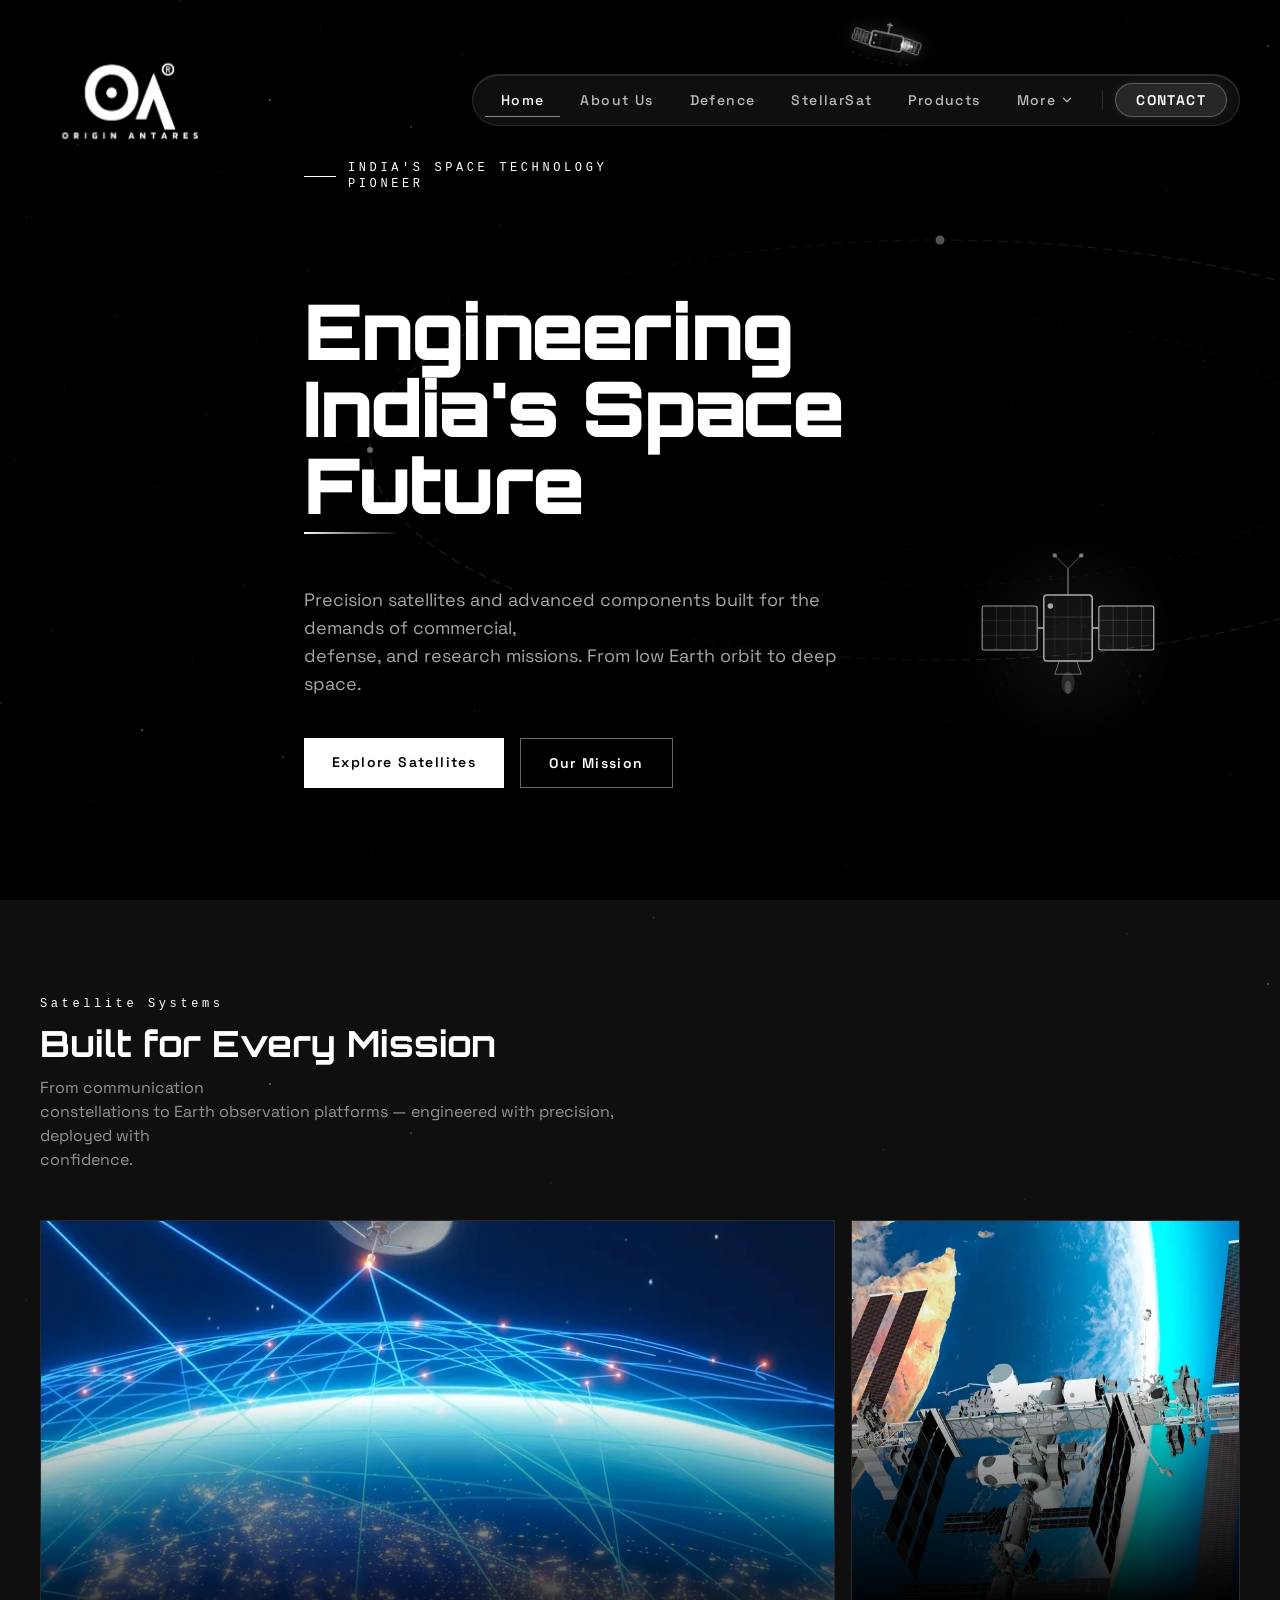
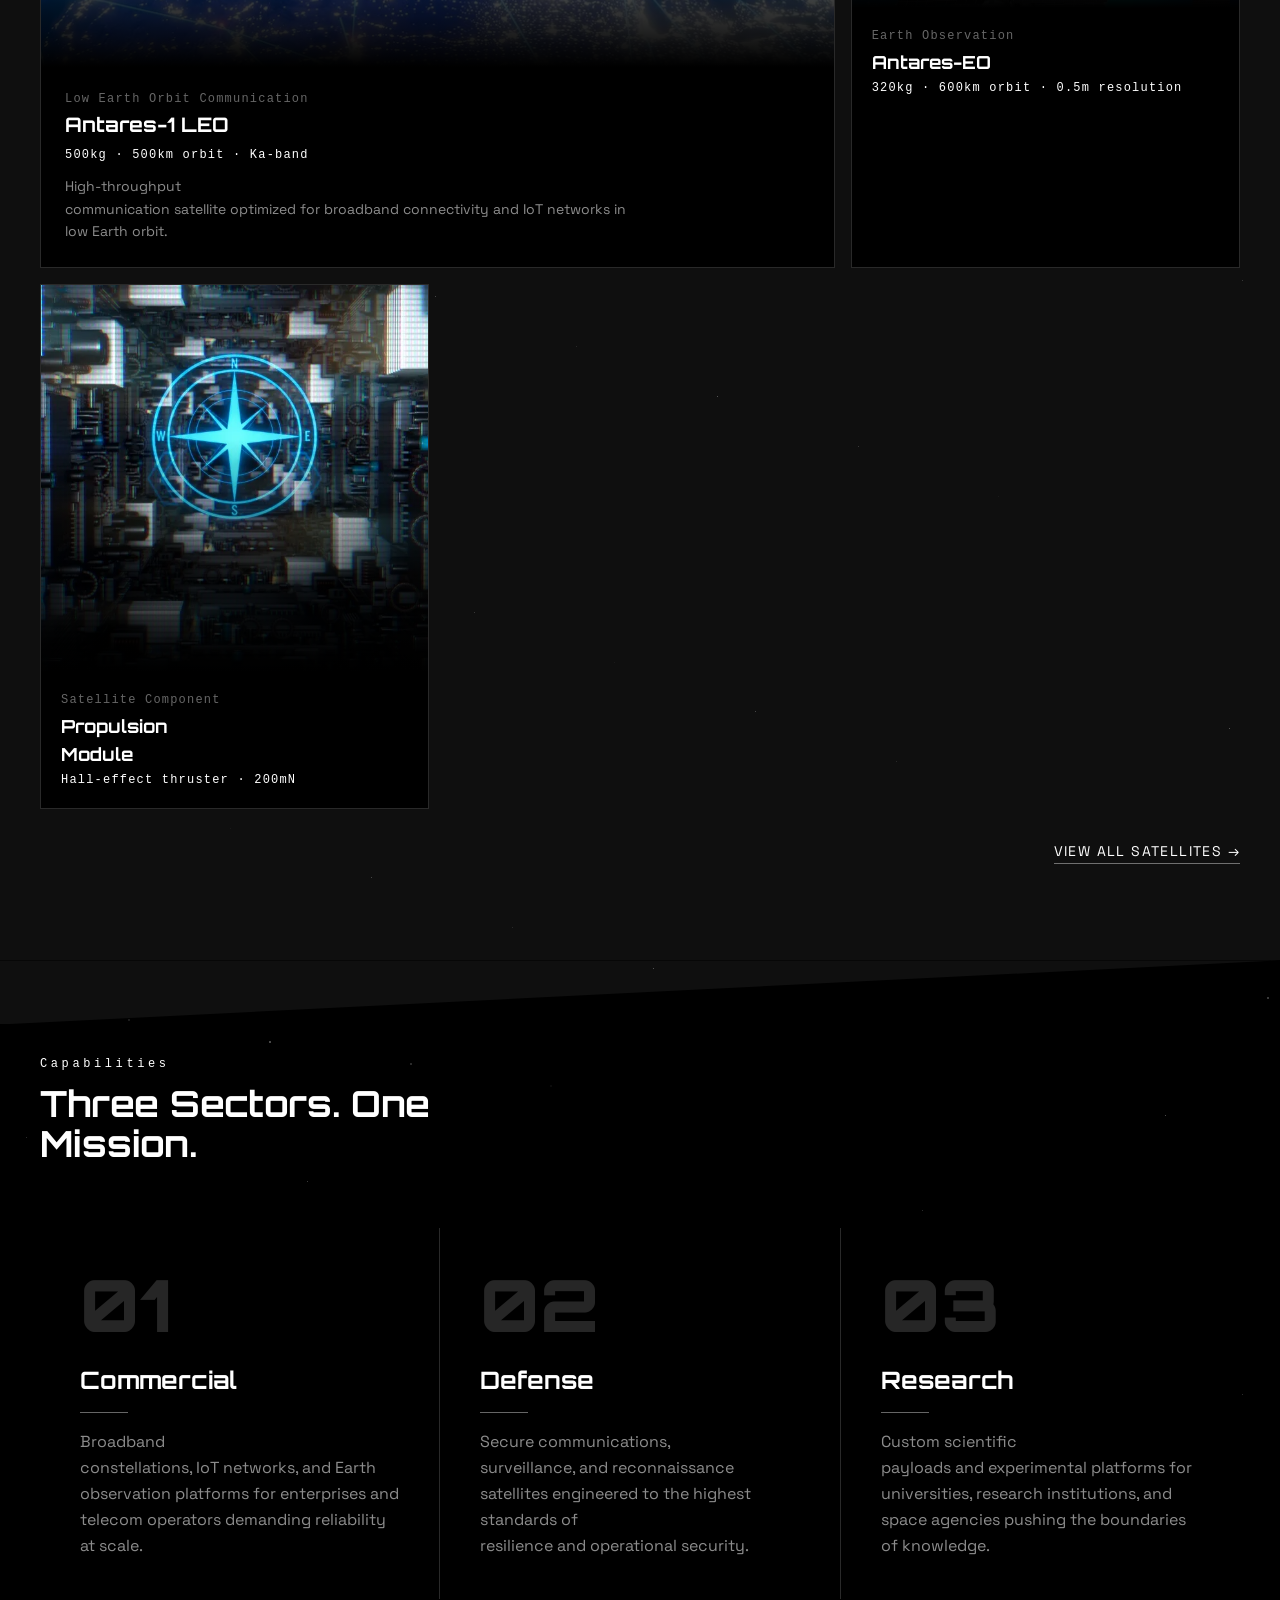
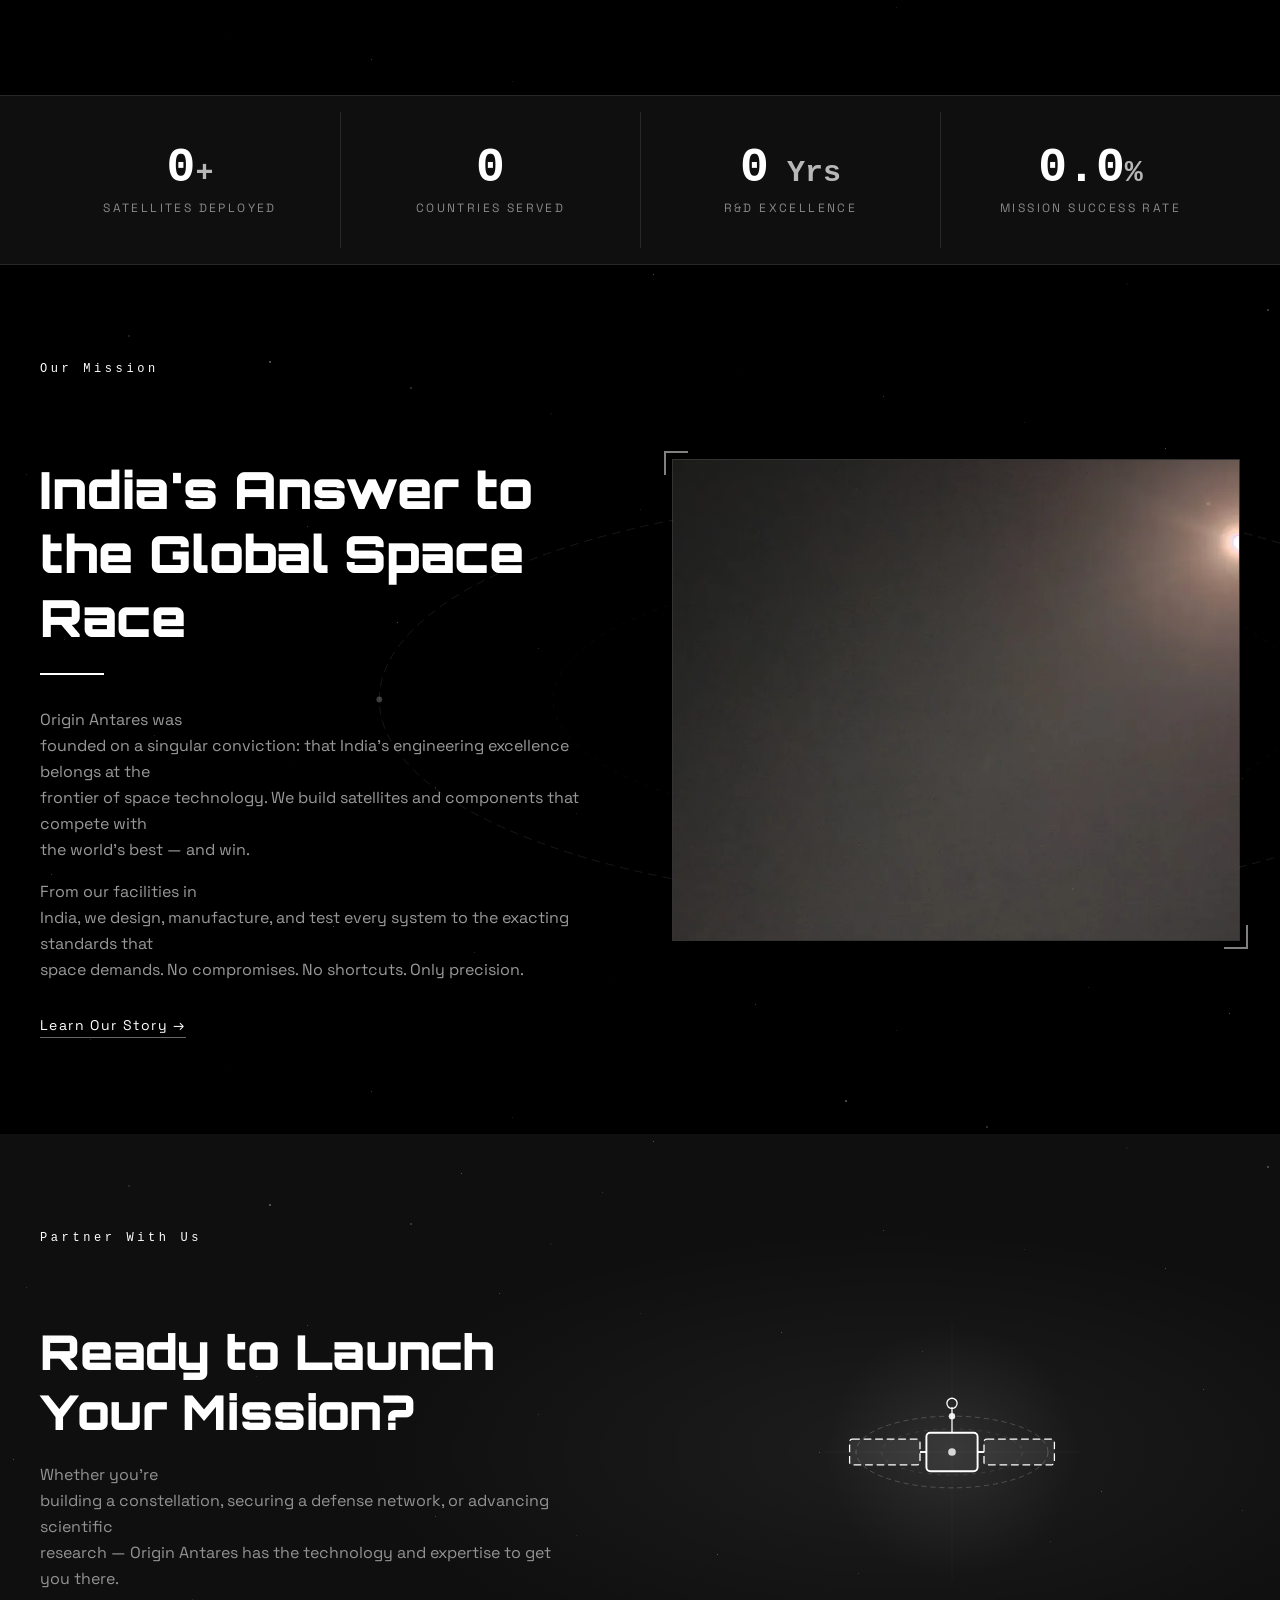
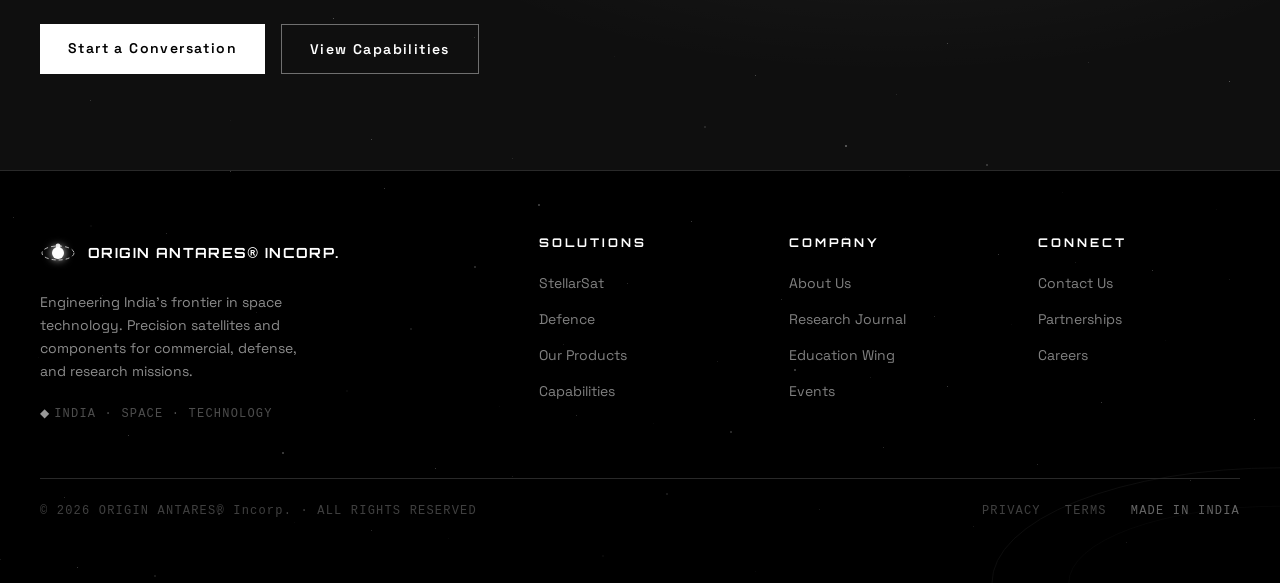
==== commit c13a9671: "Update copyright notice in index.html" ====
--- a/index.html
+++ b/index.html
@@ -1383,7 +1383,7 @@
                     <div
                         class="mt-14 pt-6 flex flex-col md:flex-row items-center justify-between gap-4 border-t border-primary/8">
                         <p class="text-xs tracking-widest text-white/25" style="font-family: var(--font-mono);">© 2026
-                            ORIGIN ANTARES · ALL RIGHTS RESERVED</p>
+                            ORIGIN ANTARES® Incorp. · ALL RIGHTS RESERVED</p>
                         <div class="flex items-center gap-6"><a
                                 class="text-xs tracking-widest transition-colors hover:text-white text-white/25"
                                 href="#" style="font-family: var(--font-mono);">PRIVACY</a><a
@@ -1399,4 +1399,4 @@
     <script src="js/main.js"></script>
 </body>
 
-</html>+</html>
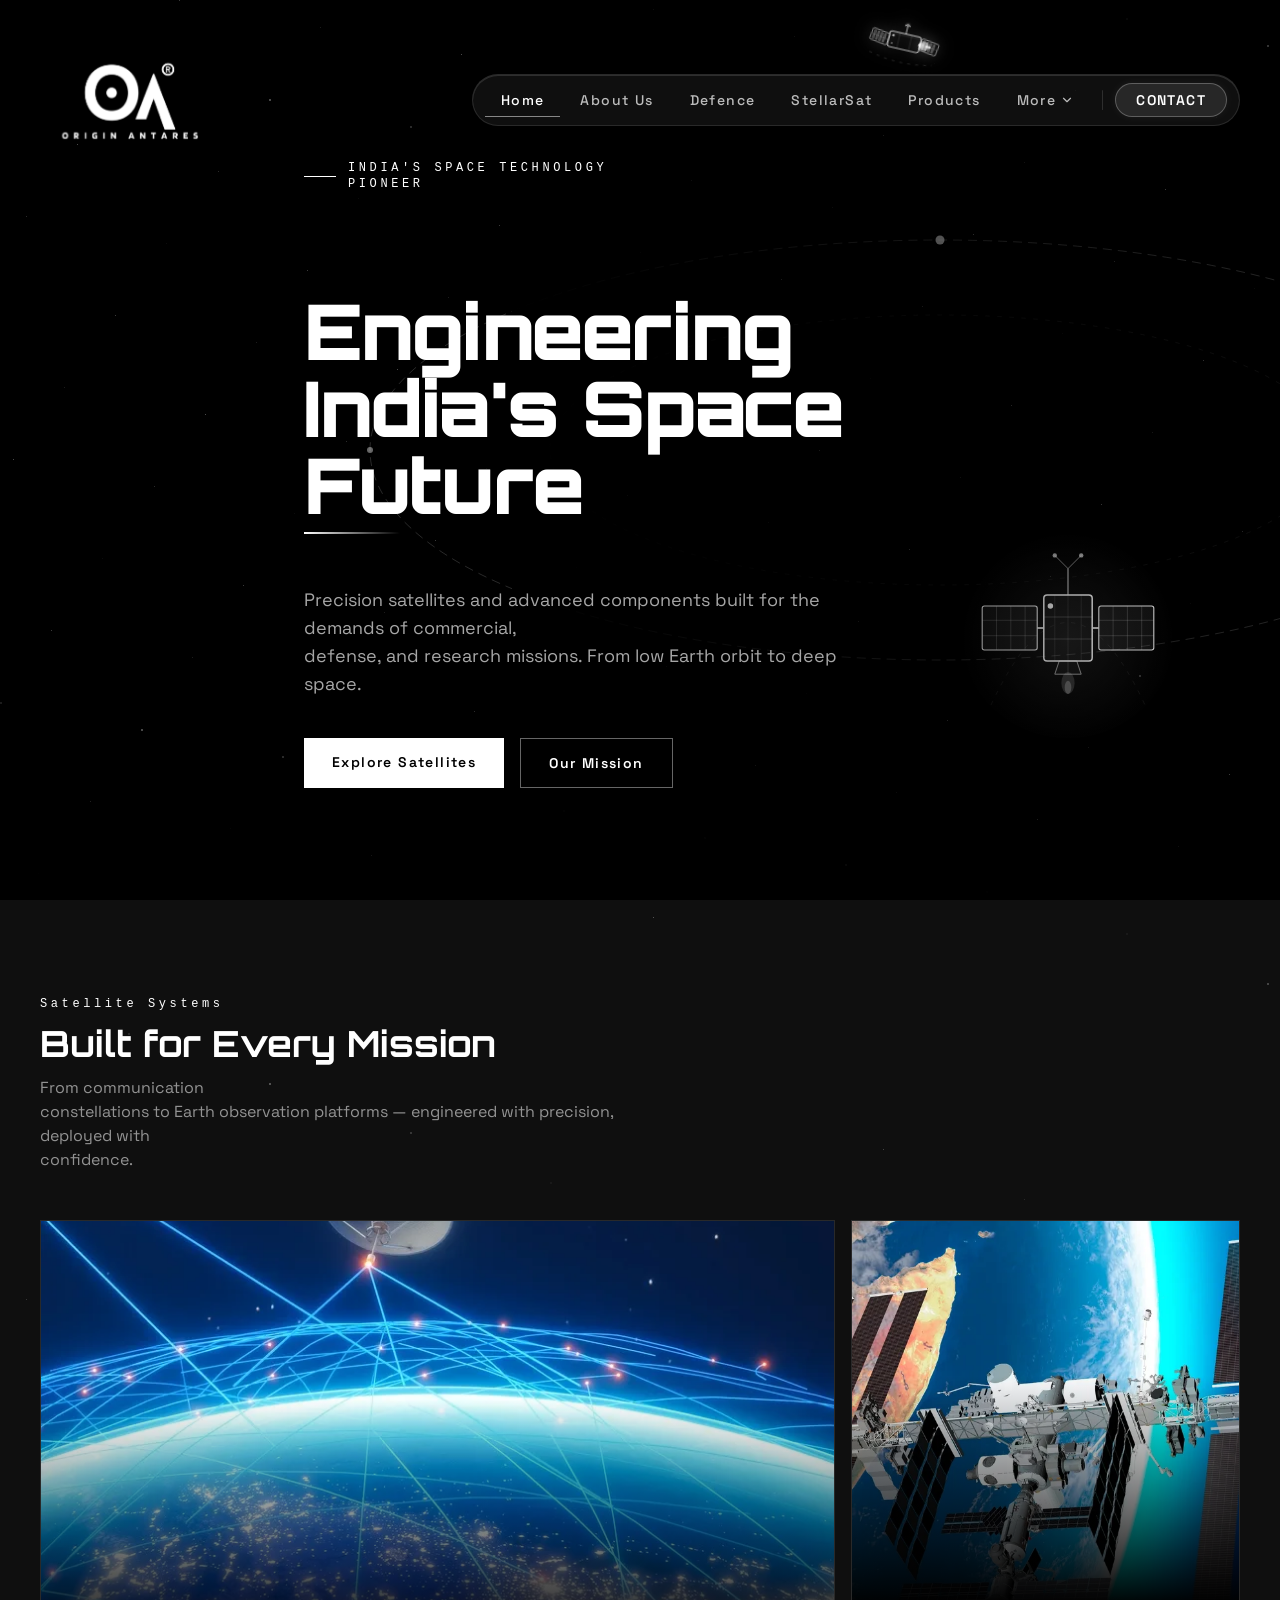
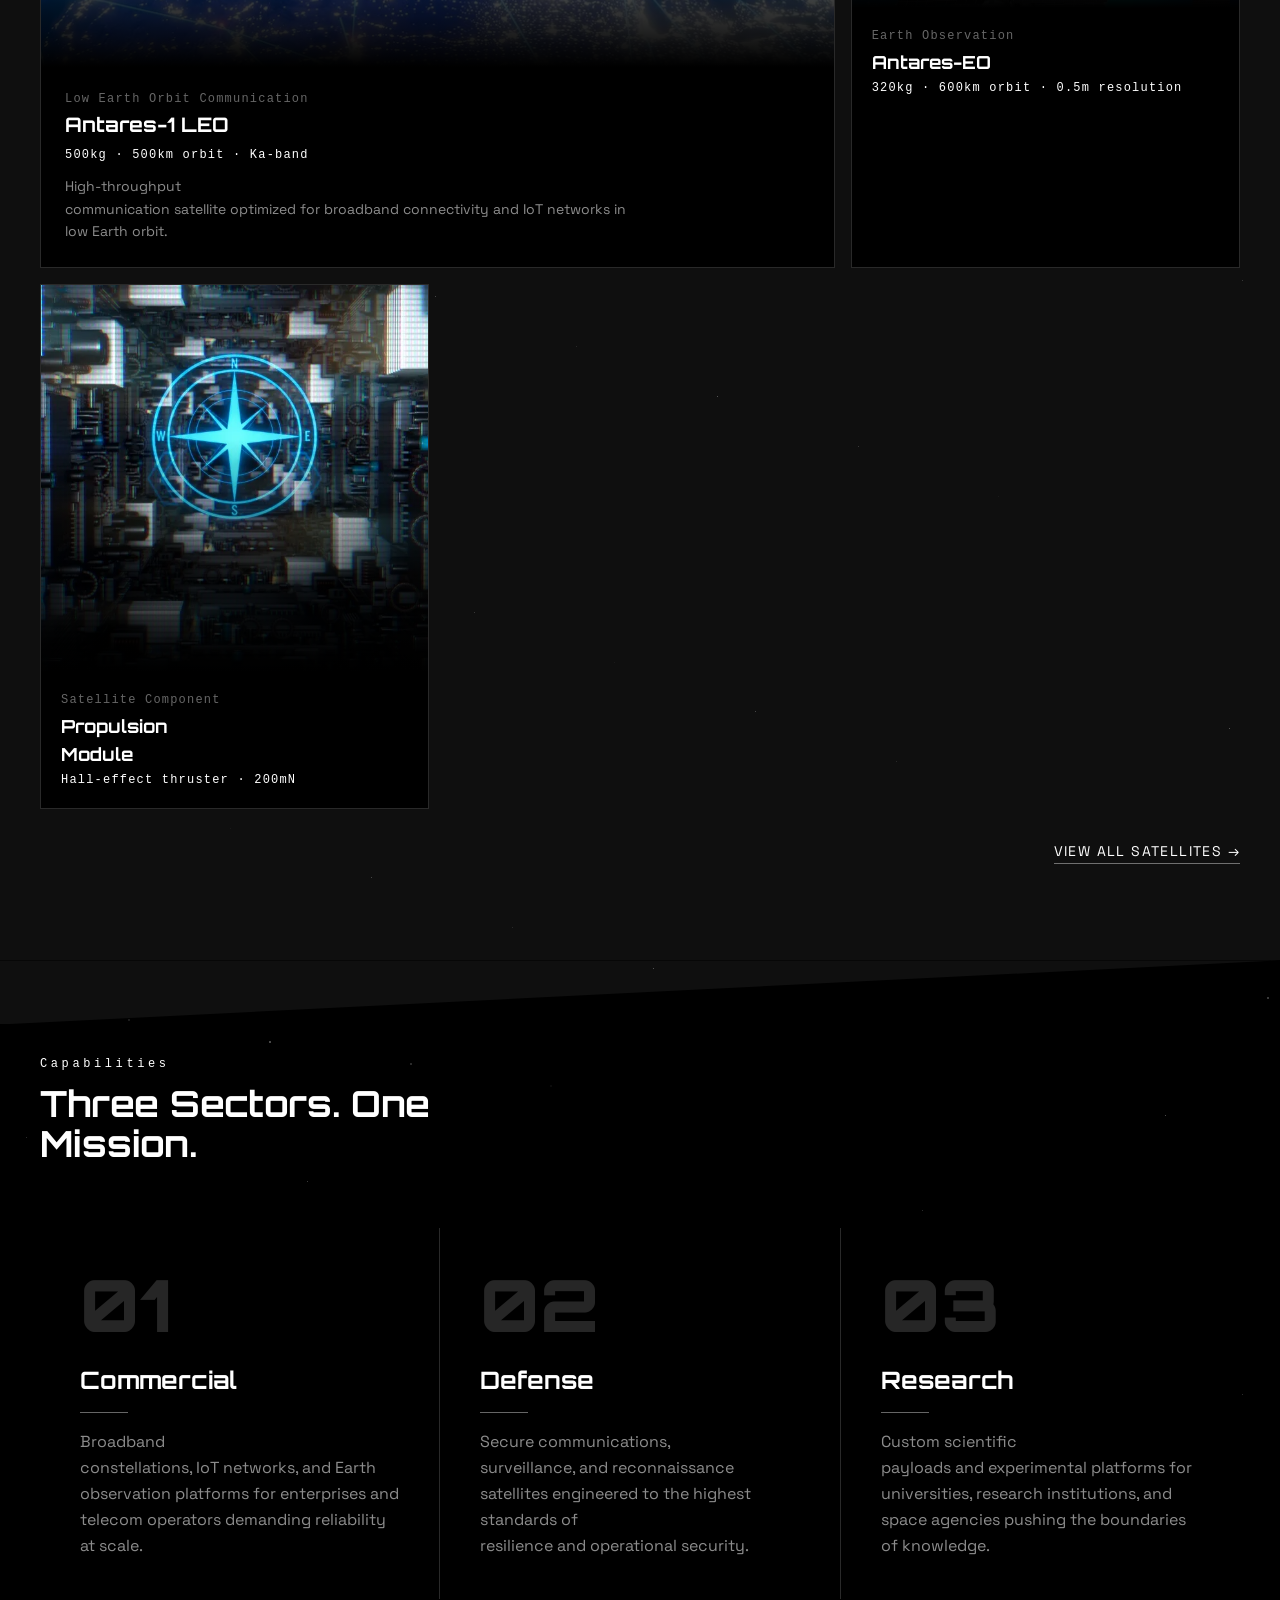
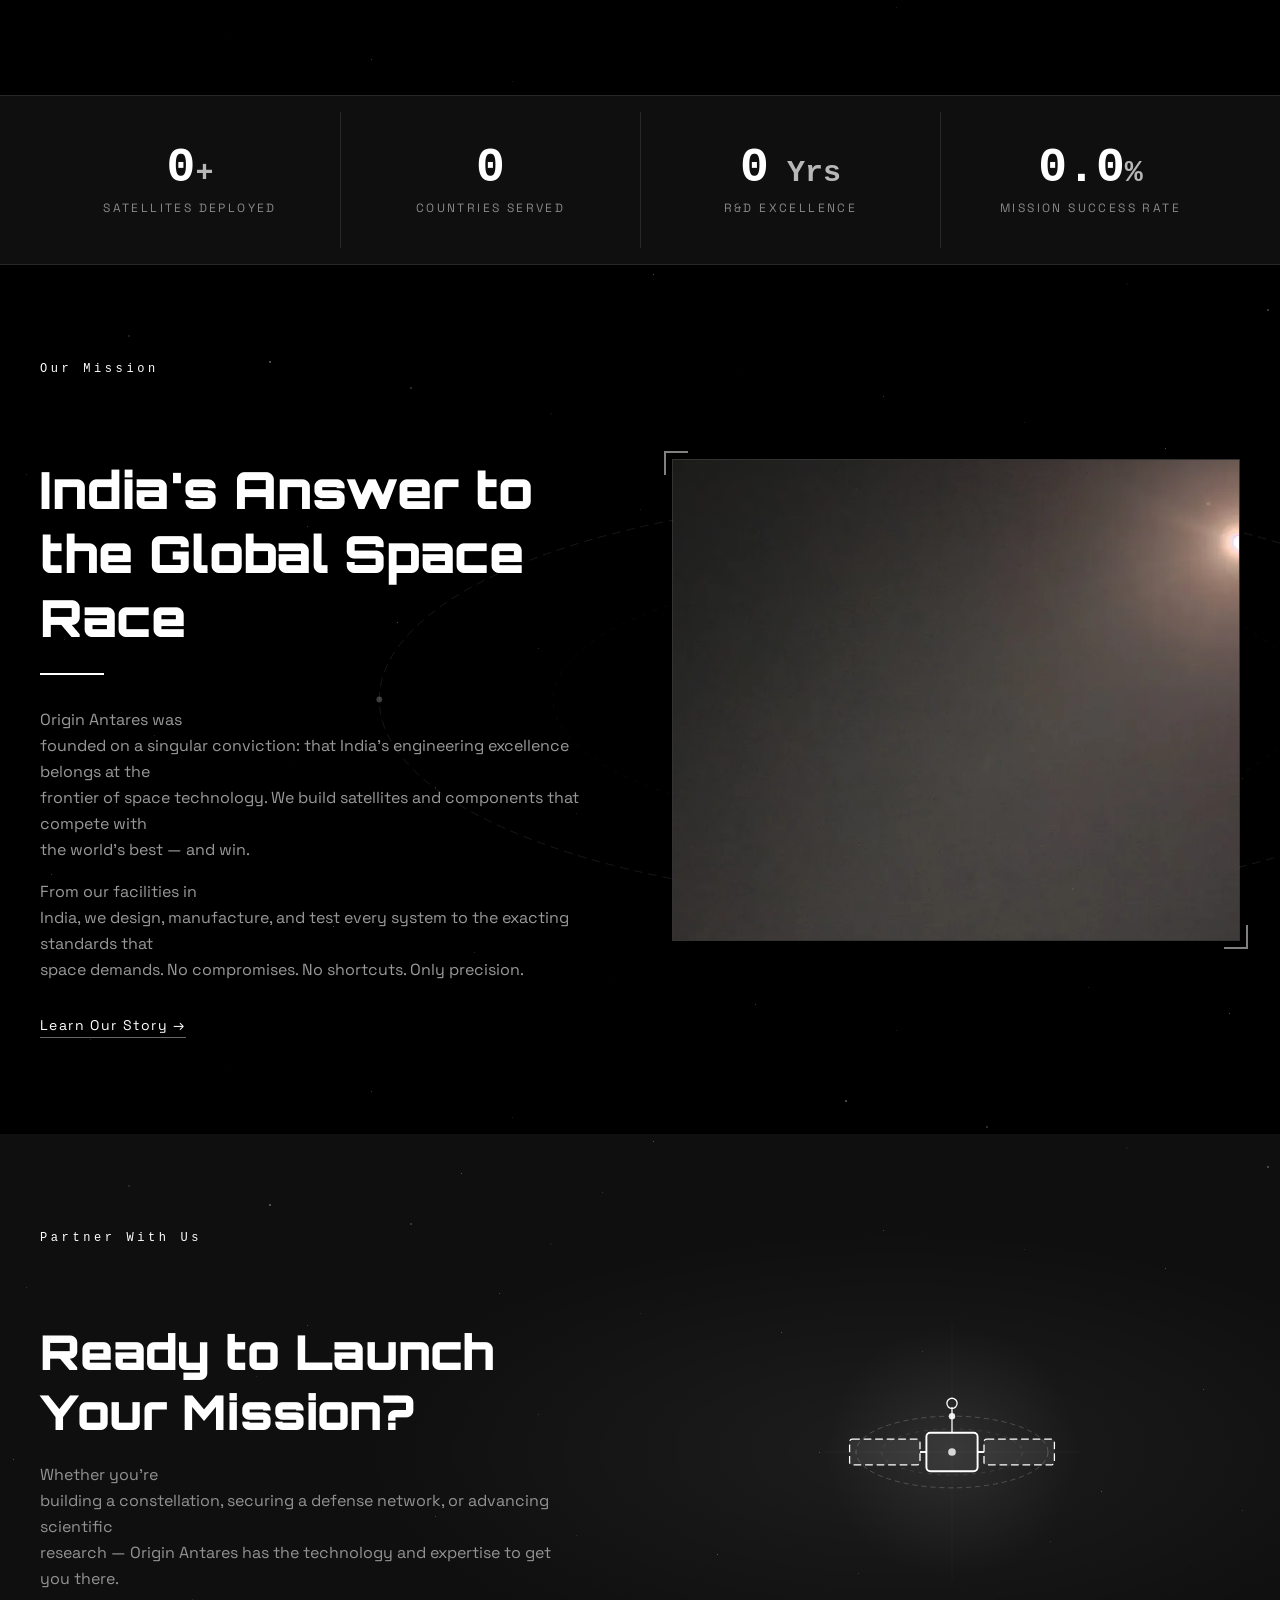
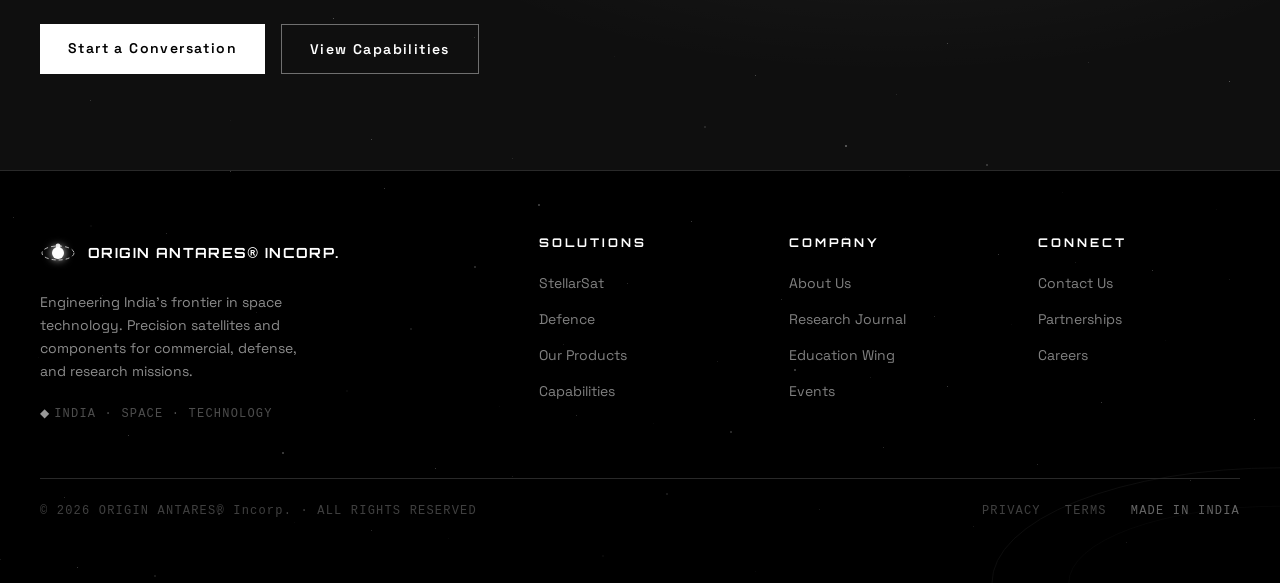
==== commit 189ce24e: "Update page title for index.html" ====
--- a/index.html
+++ b/index.html
@@ -4,7 +4,7 @@
 <head>
     <meta charset="UTF-8">
     <meta name="viewport" content="width=device-width, initial-scale=1.0">
-    <title>Origin Antares — Engineering India's Space Future</title>
+    <title>Origin Antares — Launching Dreams Beyond Space!</title>
     <link rel="preconnect" href="https://fonts.googleapis.com">
     <link rel="preconnect" href="https://fonts.gstatic.com" crossorigin>
     <link
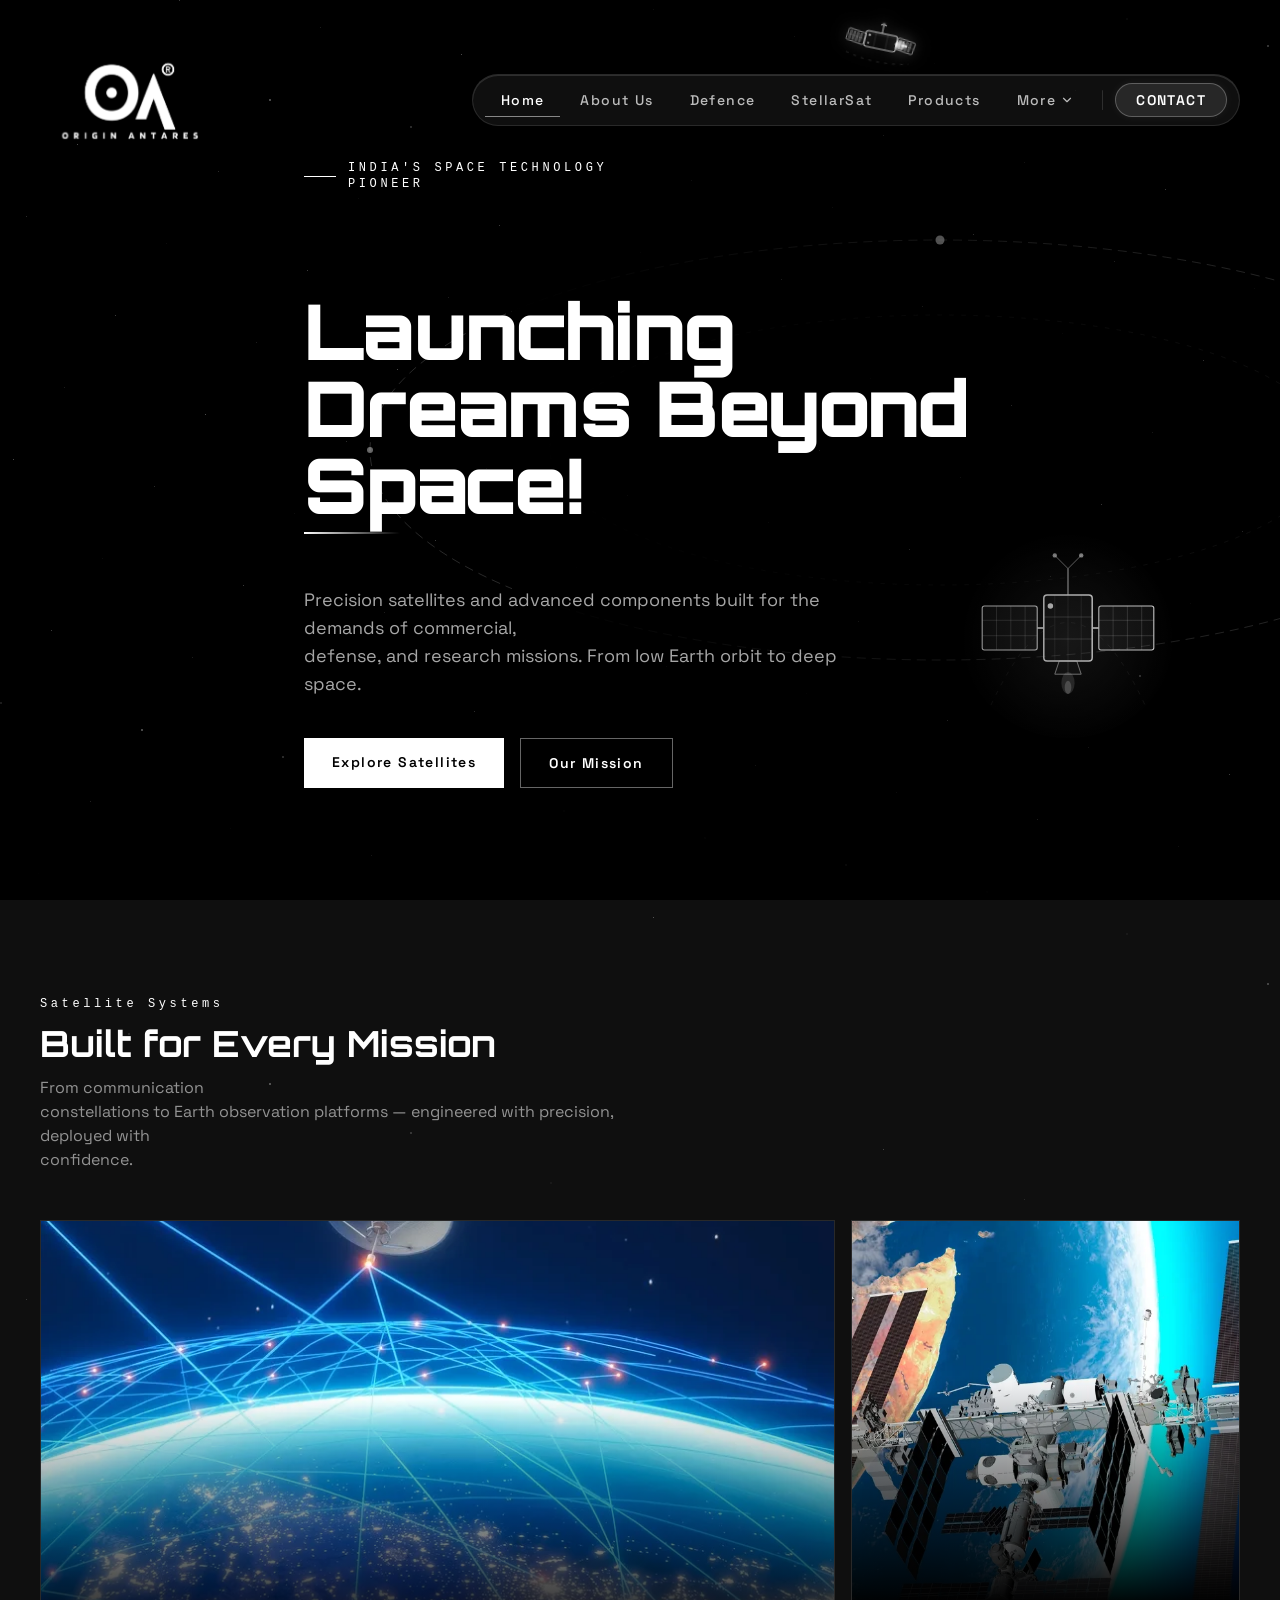
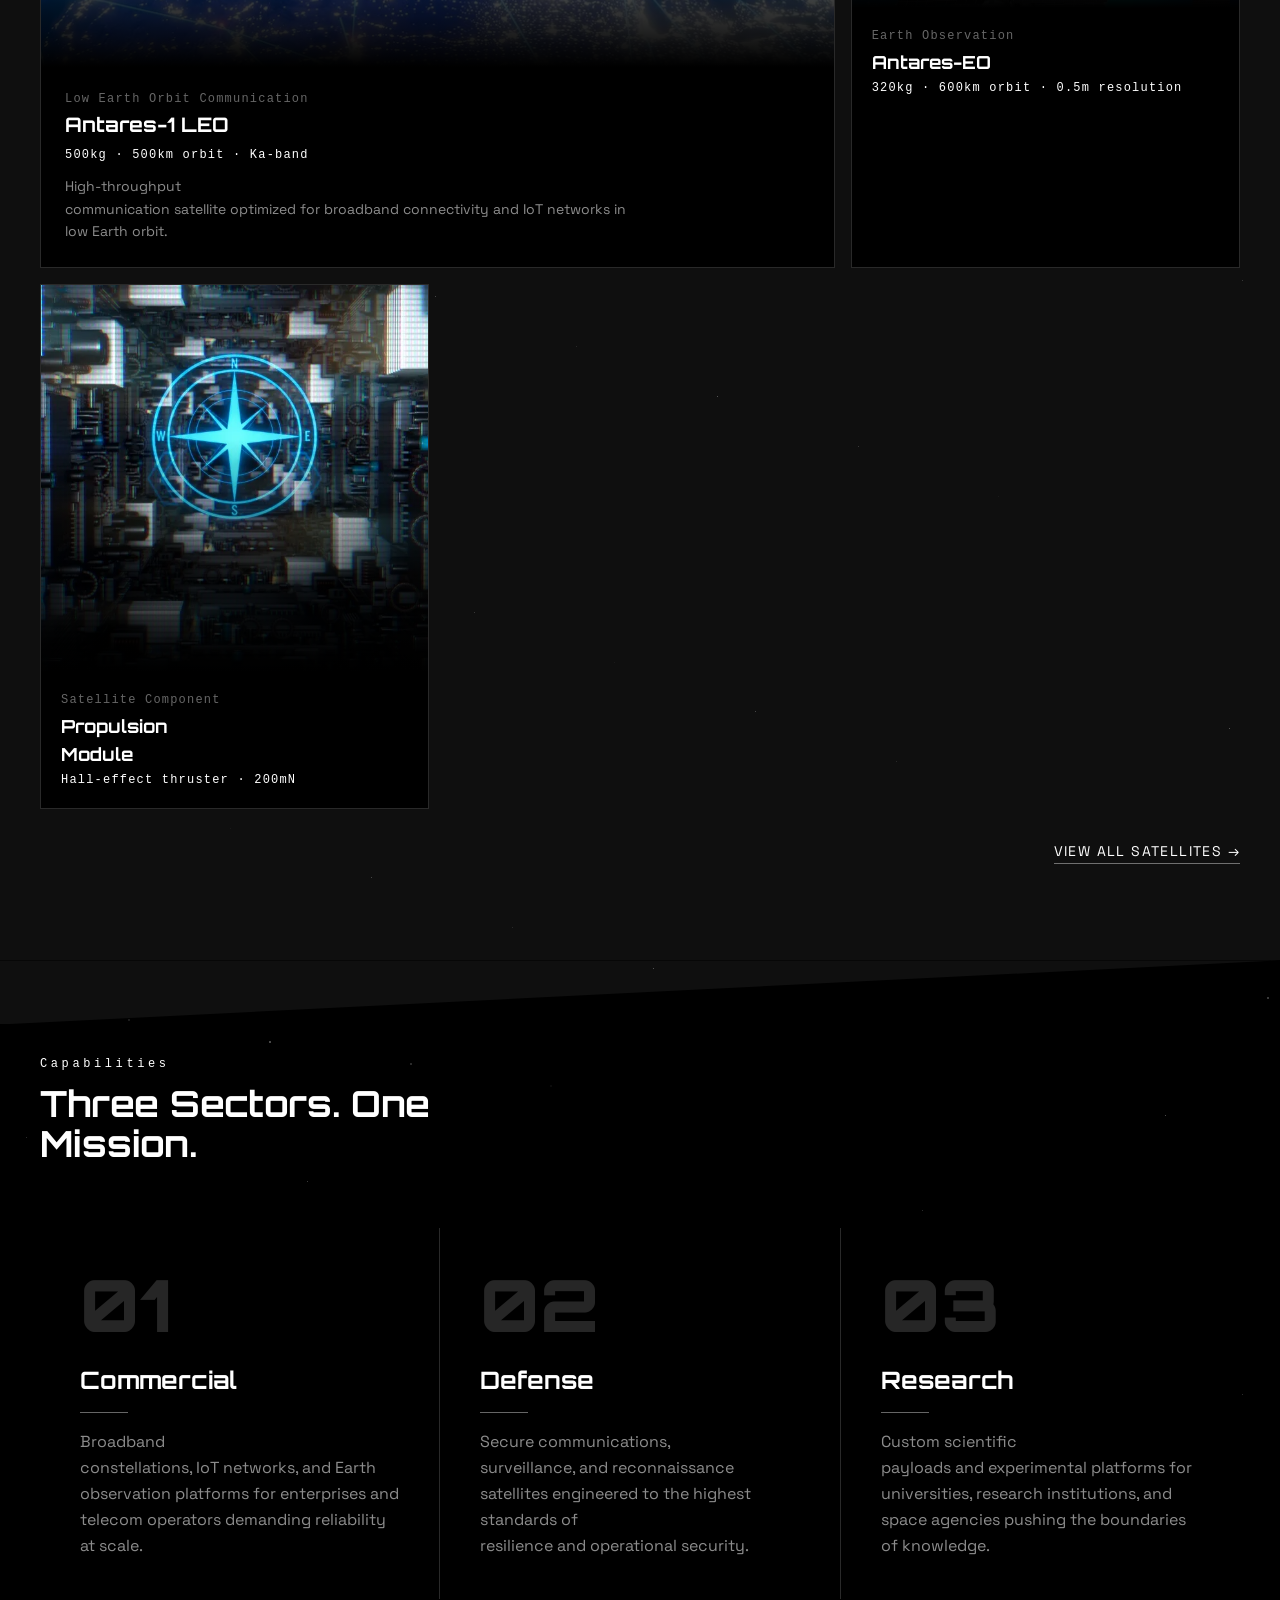
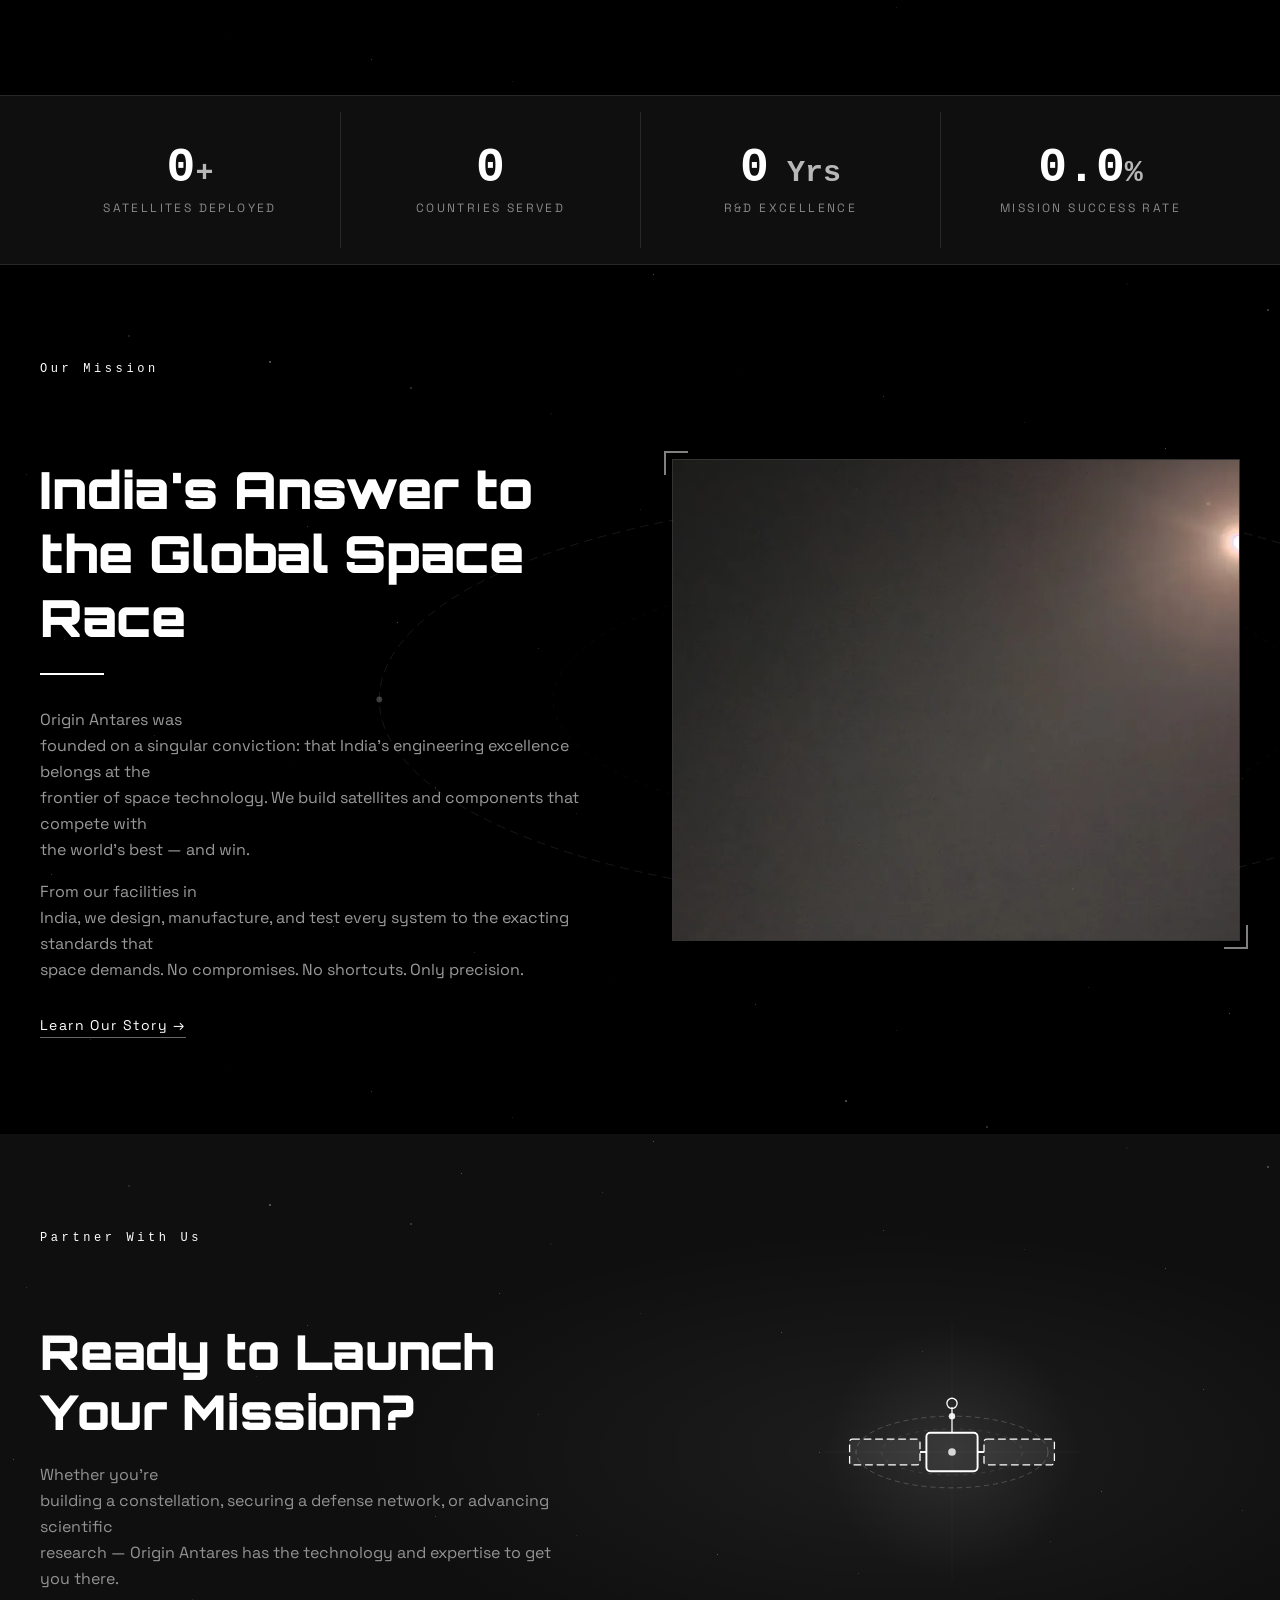
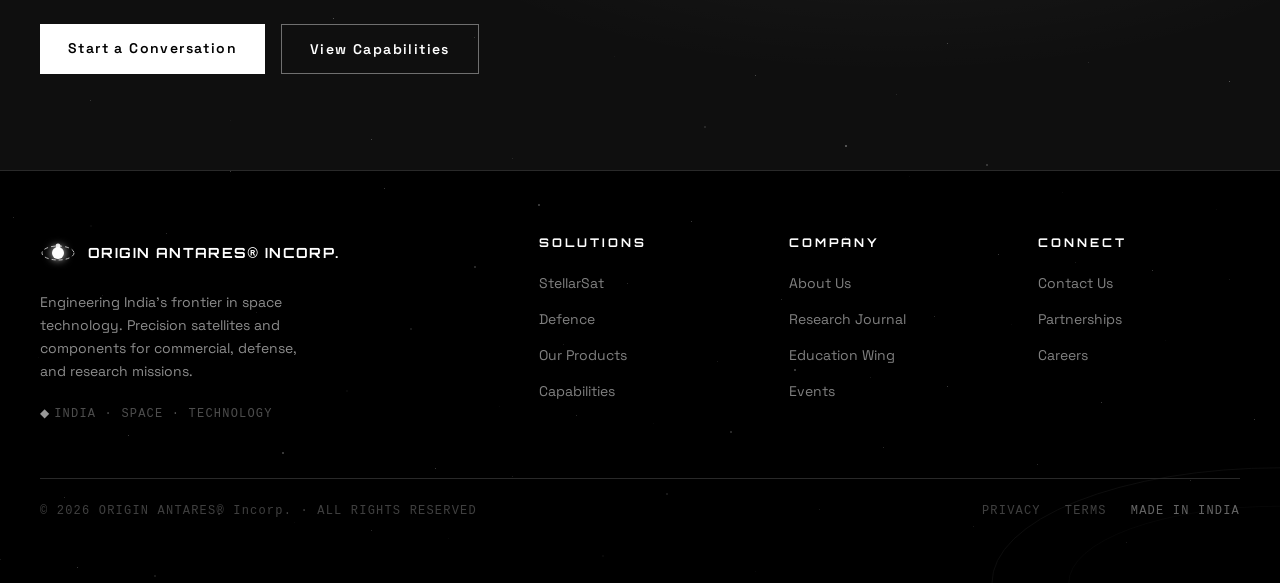
==== commit 38f868b9: "Update header text to 'Launching Dreams Beyond Space!'" ====
--- a/index.html
+++ b/index.html
@@ -484,7 +484,7 @@
                             </div>
                             <h1 class="font-heading font-black text-white leading-none mb-2"
                                 style="white-space: pre-line; font-size: clamp(2.8rem, 6vw, 5rem); letter-spacing: -0.02em; font-family: var(--font-heading); opacity: 1; transform: none;">
-                                Engineering India's Space Future</h1>
+                                Launching Dreams Beyond Space!</h1>
                             <div class="h-0.5 w-24 mb-6"
                                 style="background: linear-gradient(to right, hsl(var(--oa-cyan)), transparent); opacity: 1; transform: none;">
                             </div>
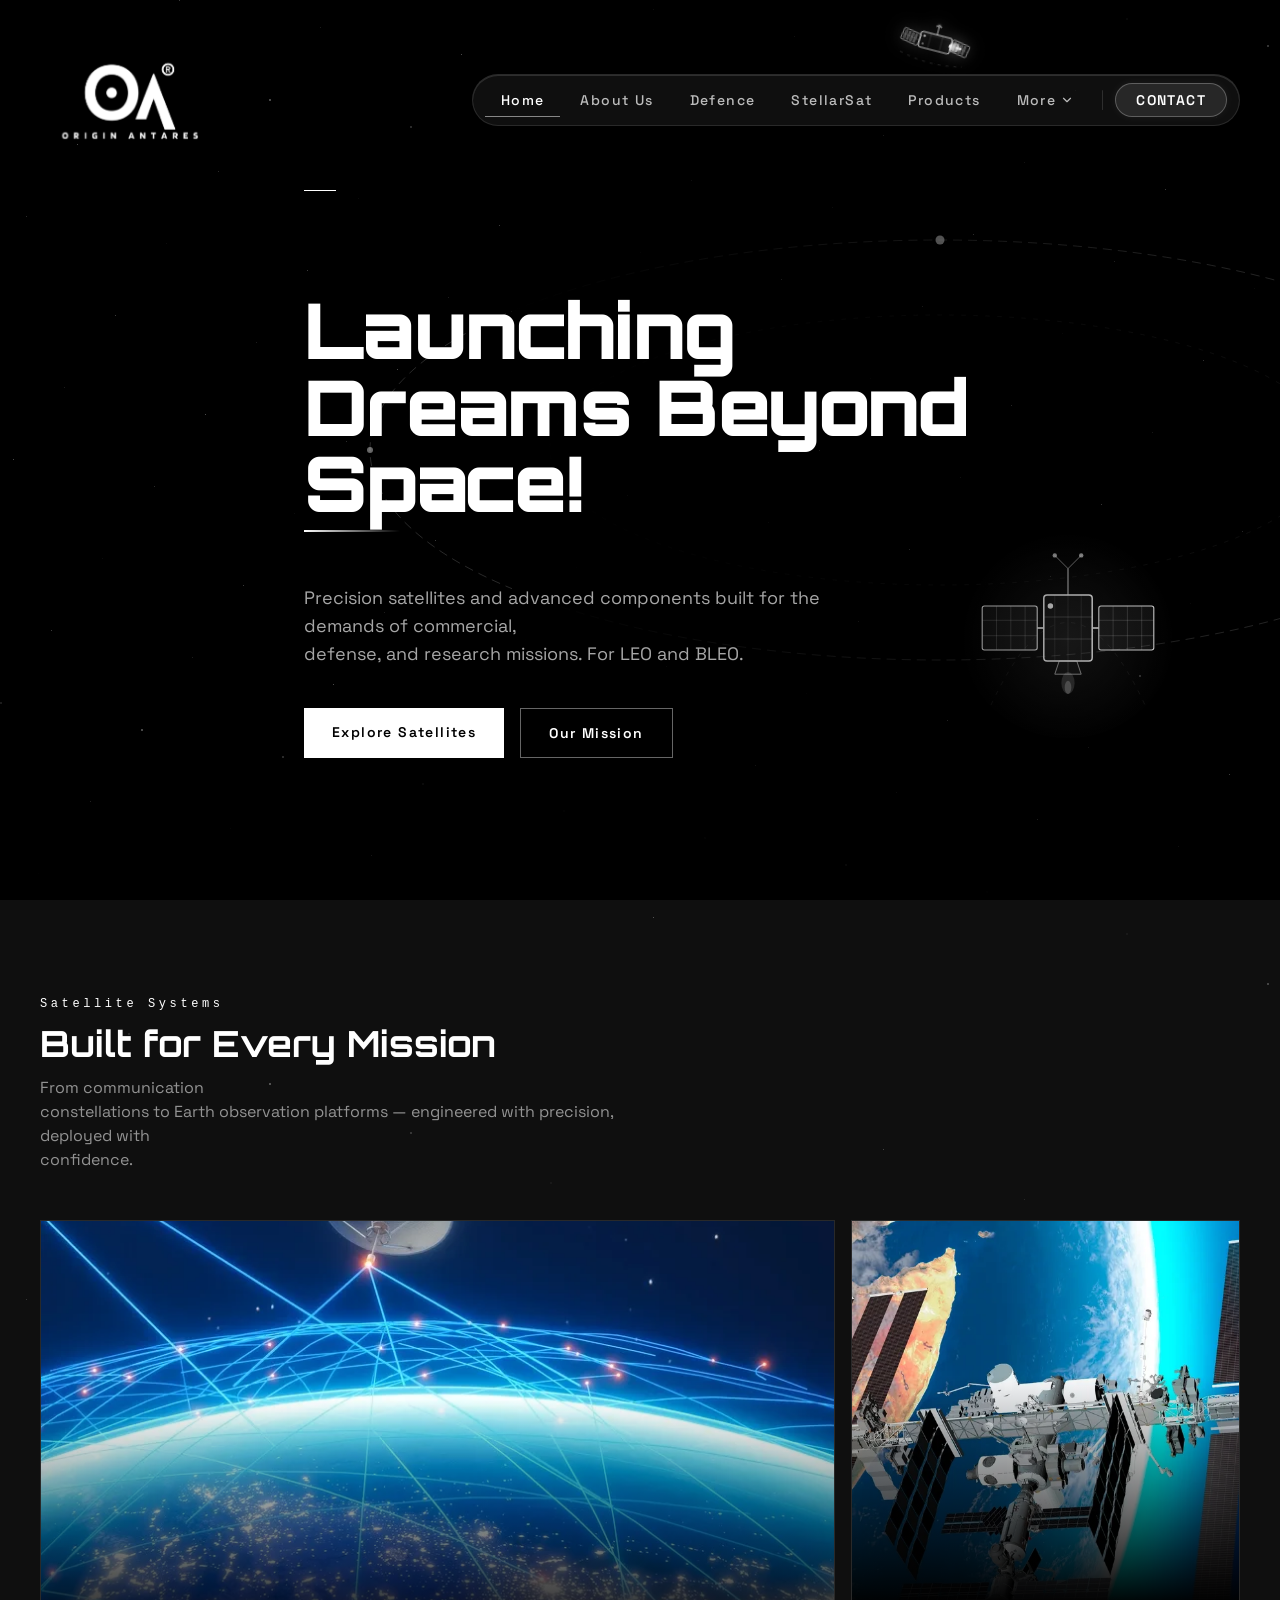
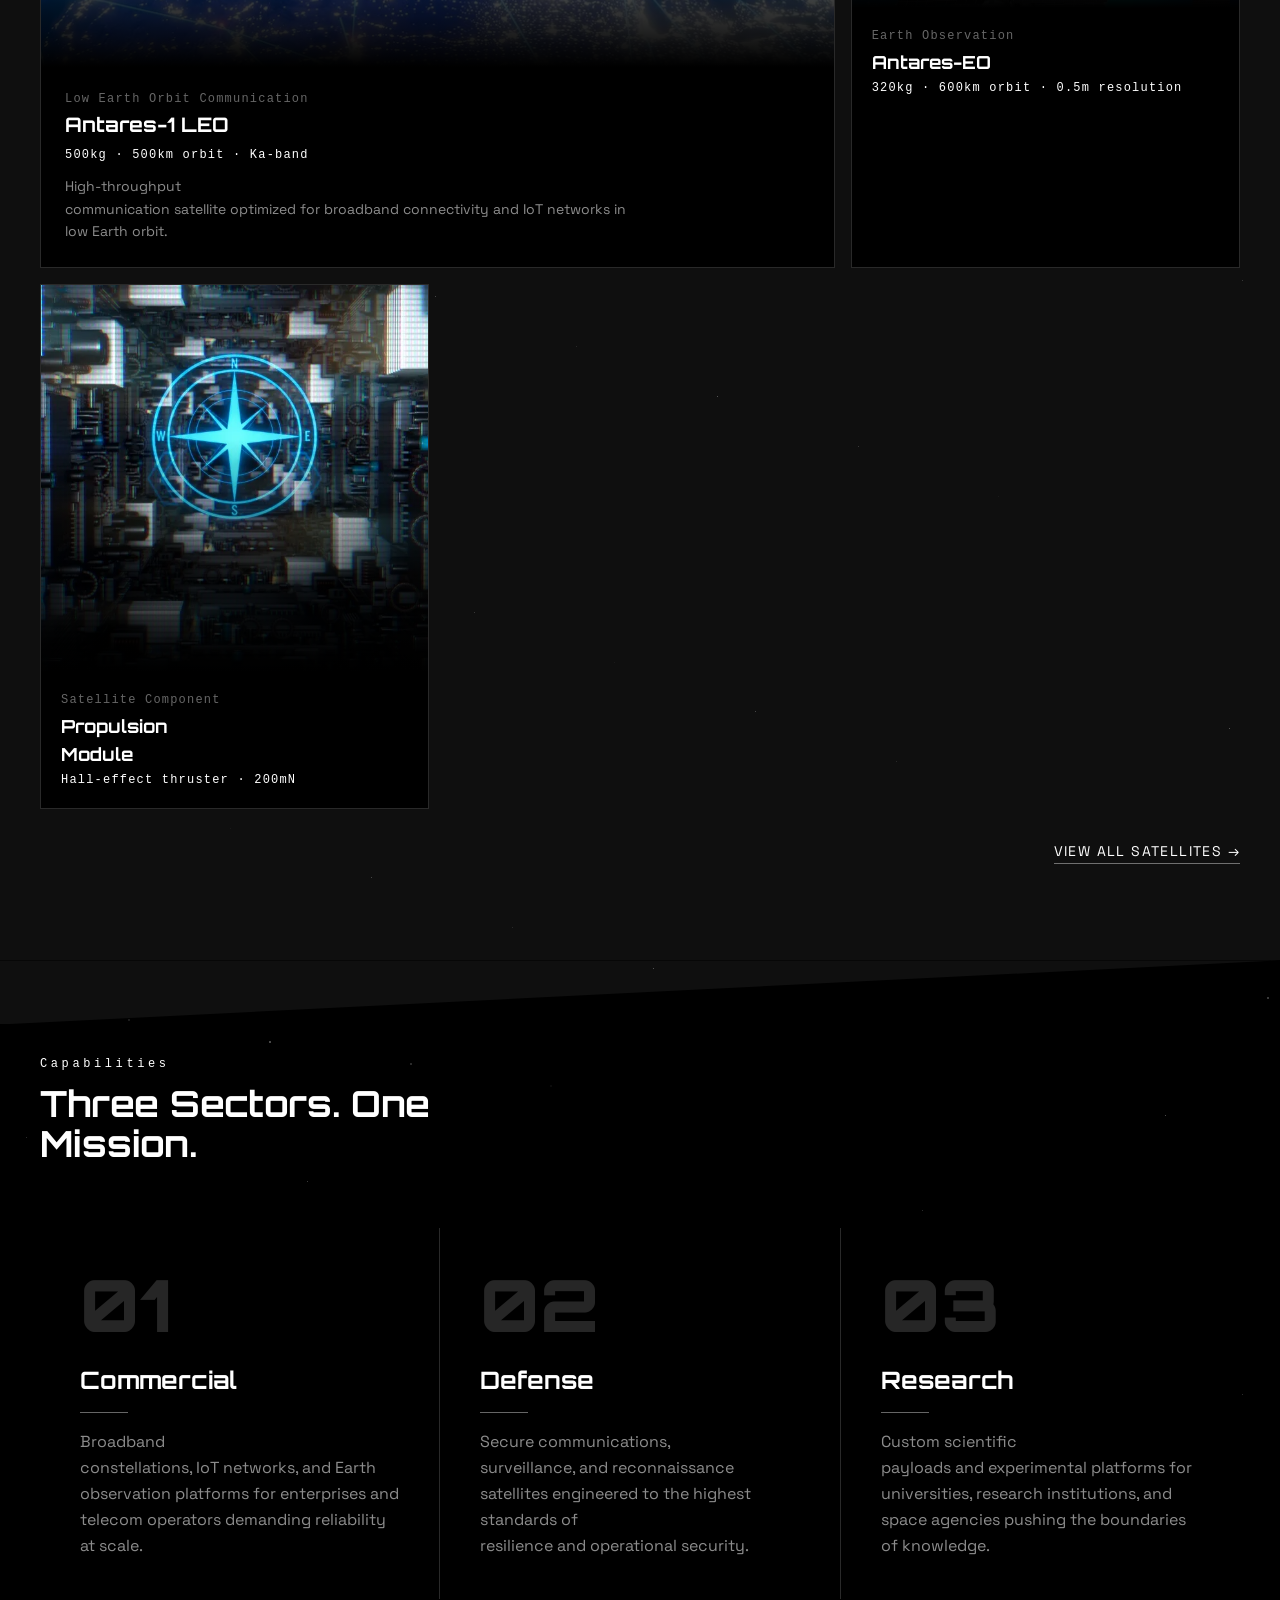
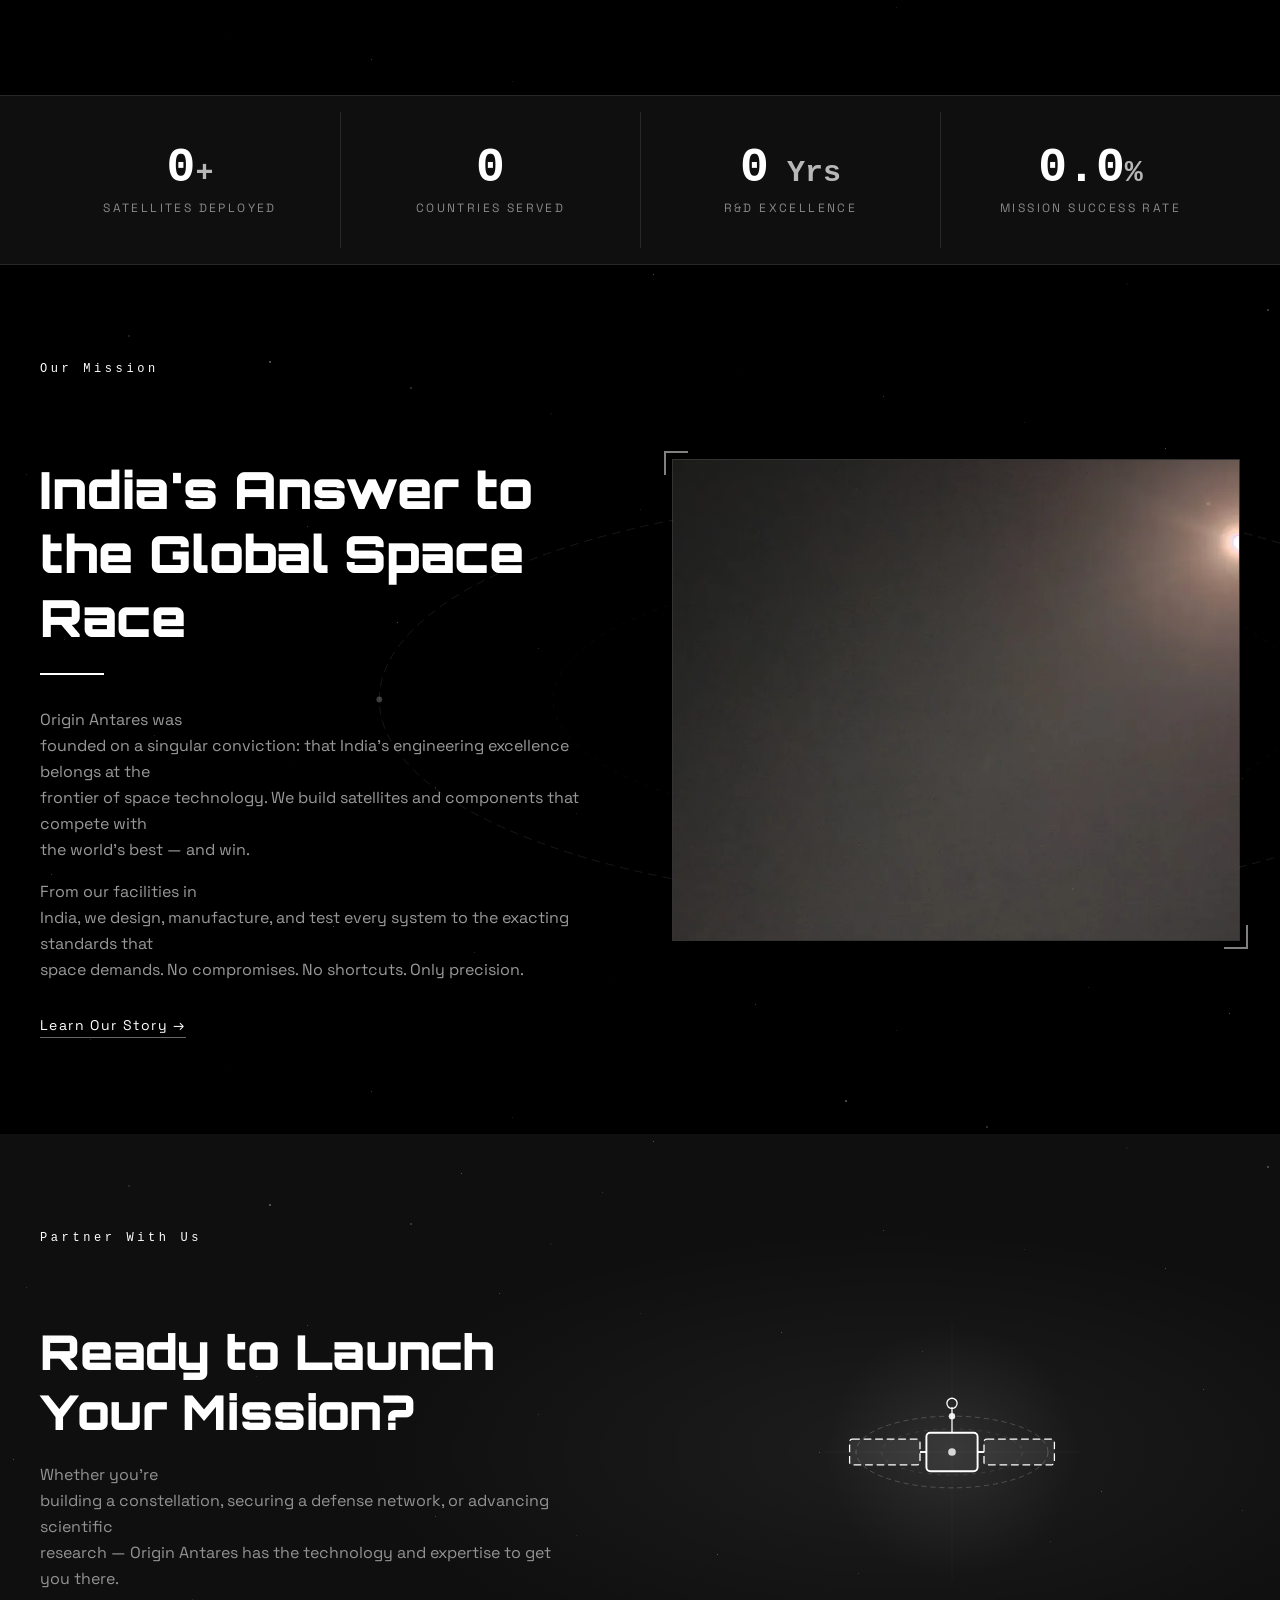
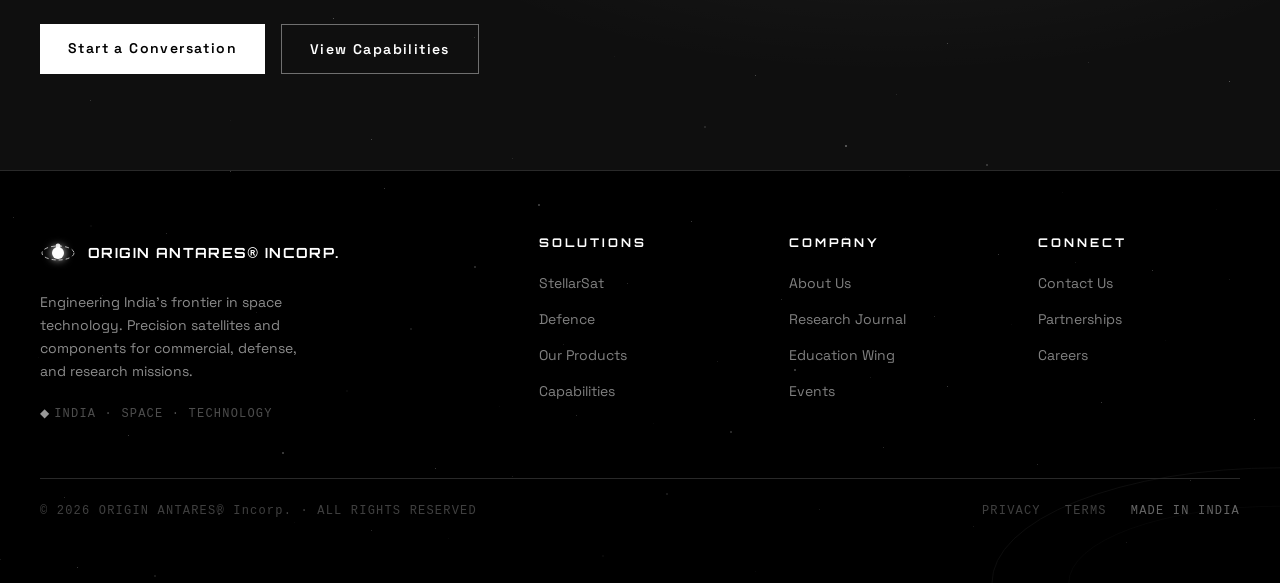
==== commit 5c19a0f8: "Revise text in index.html for improved messaging Updated text content for clarity and consistency." ====
--- a/index.html
+++ b/index.html
@@ -479,8 +479,7 @@
                                     class="text-xs tracking-[0.3em] uppercase"
                                     style="white-space: pre-line; color: hsl(var(--oa-cyan)); font-family: var(--font-mono);"><span
                                         data-airo-formatted-bound-text="true" data-airo-format-color="#ffffff"
-                                        style="color: rgb(255, 255, 255);">India's Space Technology
-                                        Pioneer</span></span>
+                                        style="color: rgb(255, 255, 255);"></span></span>
                             </div>
                             <h1 class="font-heading font-black text-white leading-none mb-2"
                                 style="white-space: pre-line; font-size: clamp(2.8rem, 6vw, 5rem); letter-spacing: -0.02em; font-family: var(--font-heading); opacity: 1; transform: none;">
@@ -491,7 +490,7 @@
                             <p class="text-base md:text-lg leading-relaxed mb-10 text-white/65 max-w-xl"
                                 style="white-space: pre-line; font-family: var(--font-sans); opacity: 1; transform: none;">
                                 Precision satellites and advanced components built for the demands of commercial,
-                                defense, and research missions. From low Earth orbit to deep space.</p>
+                                defense, and research missions. For LEO and BLEO.</p>
                             <div class="flex flex-wrap gap-4" style="opacity: 1; transform: none;"><a
                                     class="oa-pulse-glow px-7 py-3.5 text-sm font-semibold tracking-widest transition-all duration-200 text-background bg-primary hover:bg-primary/90"
                                     href="#" style="font-family: var(--font-sans);">Explore Satellites</a><a
